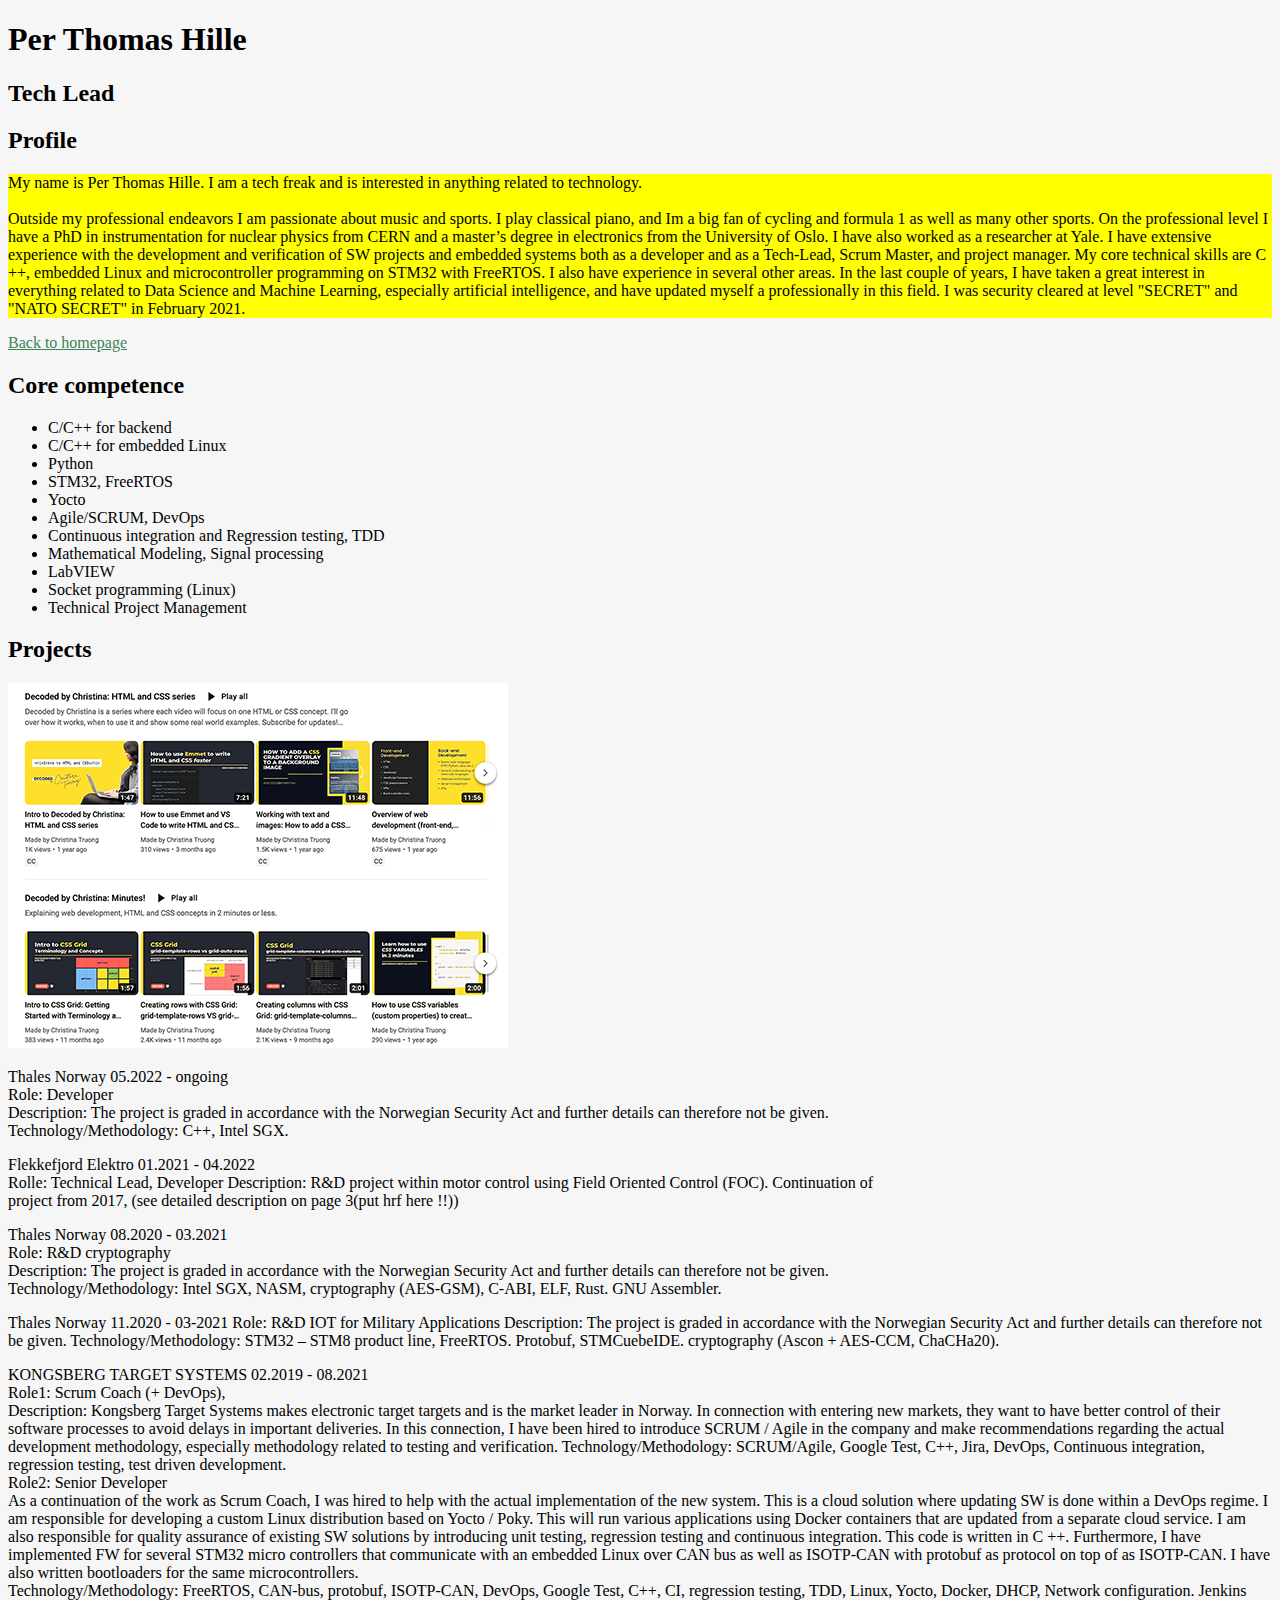
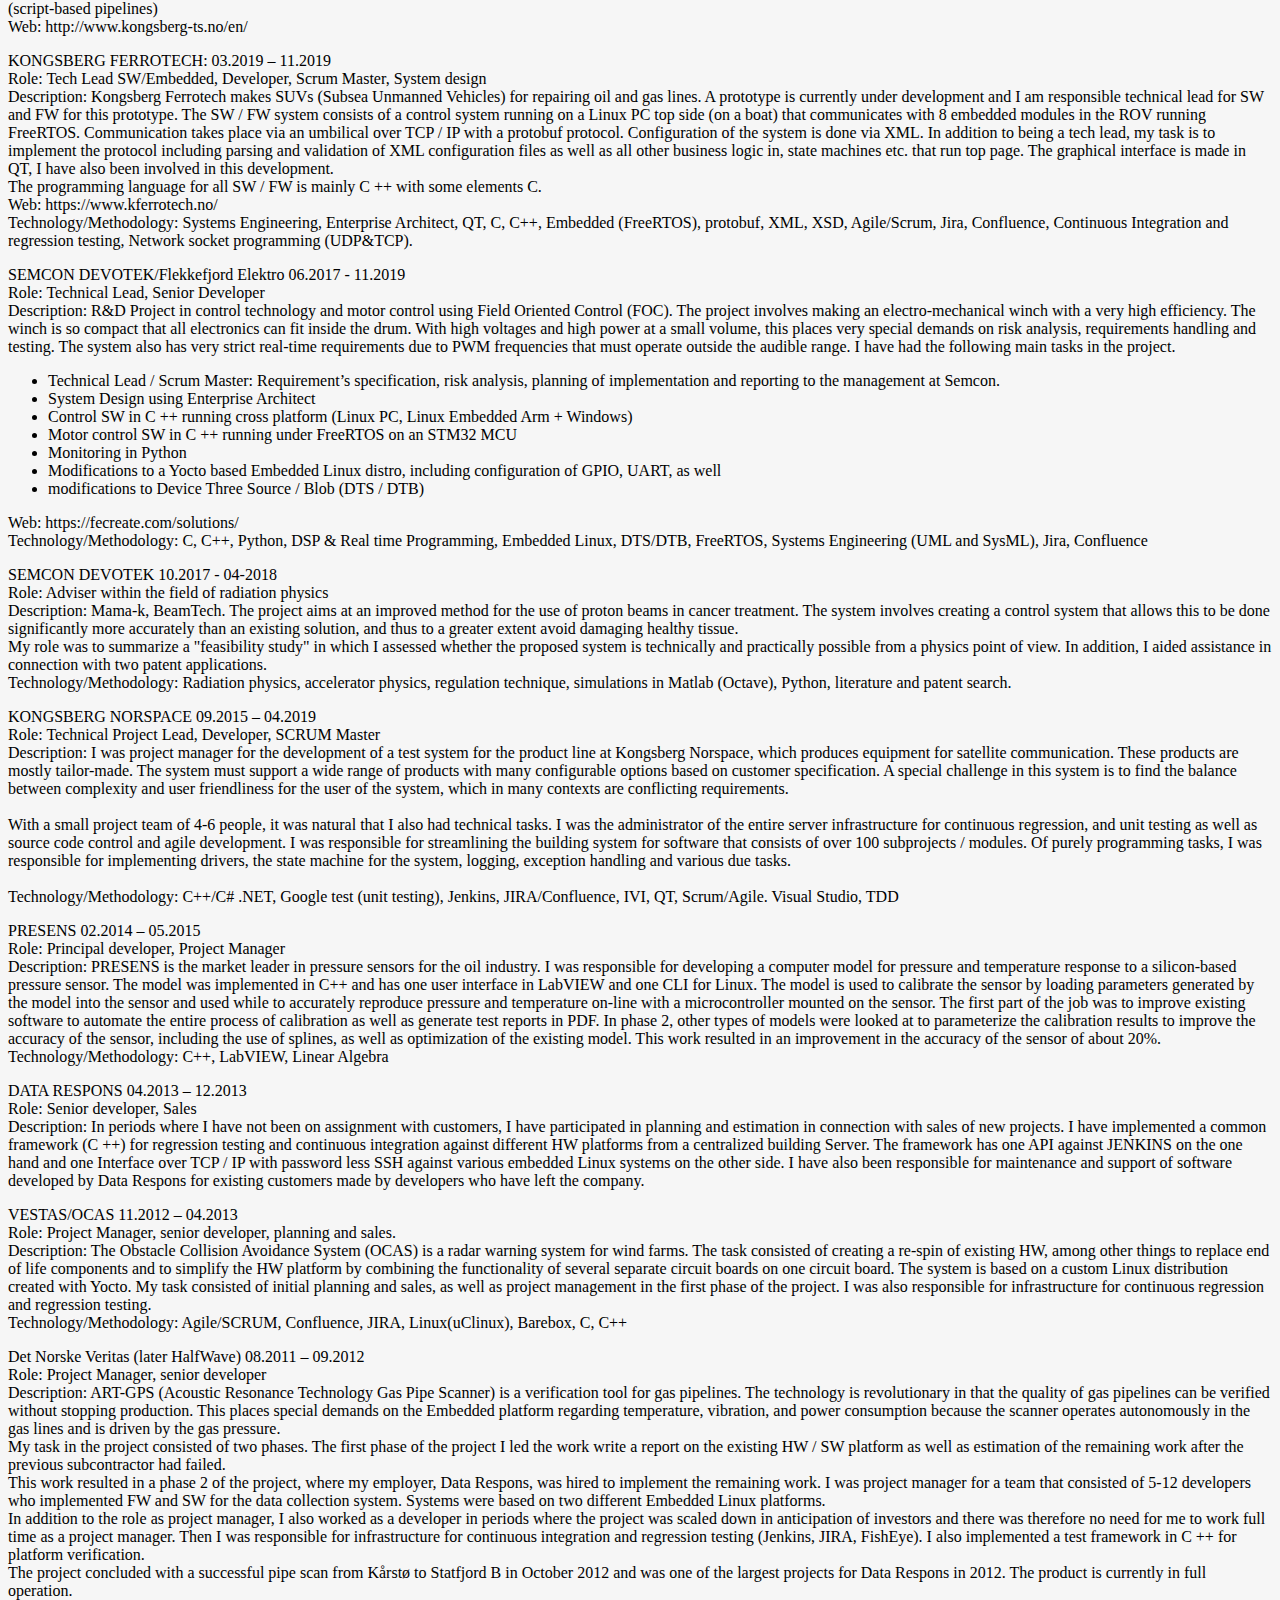
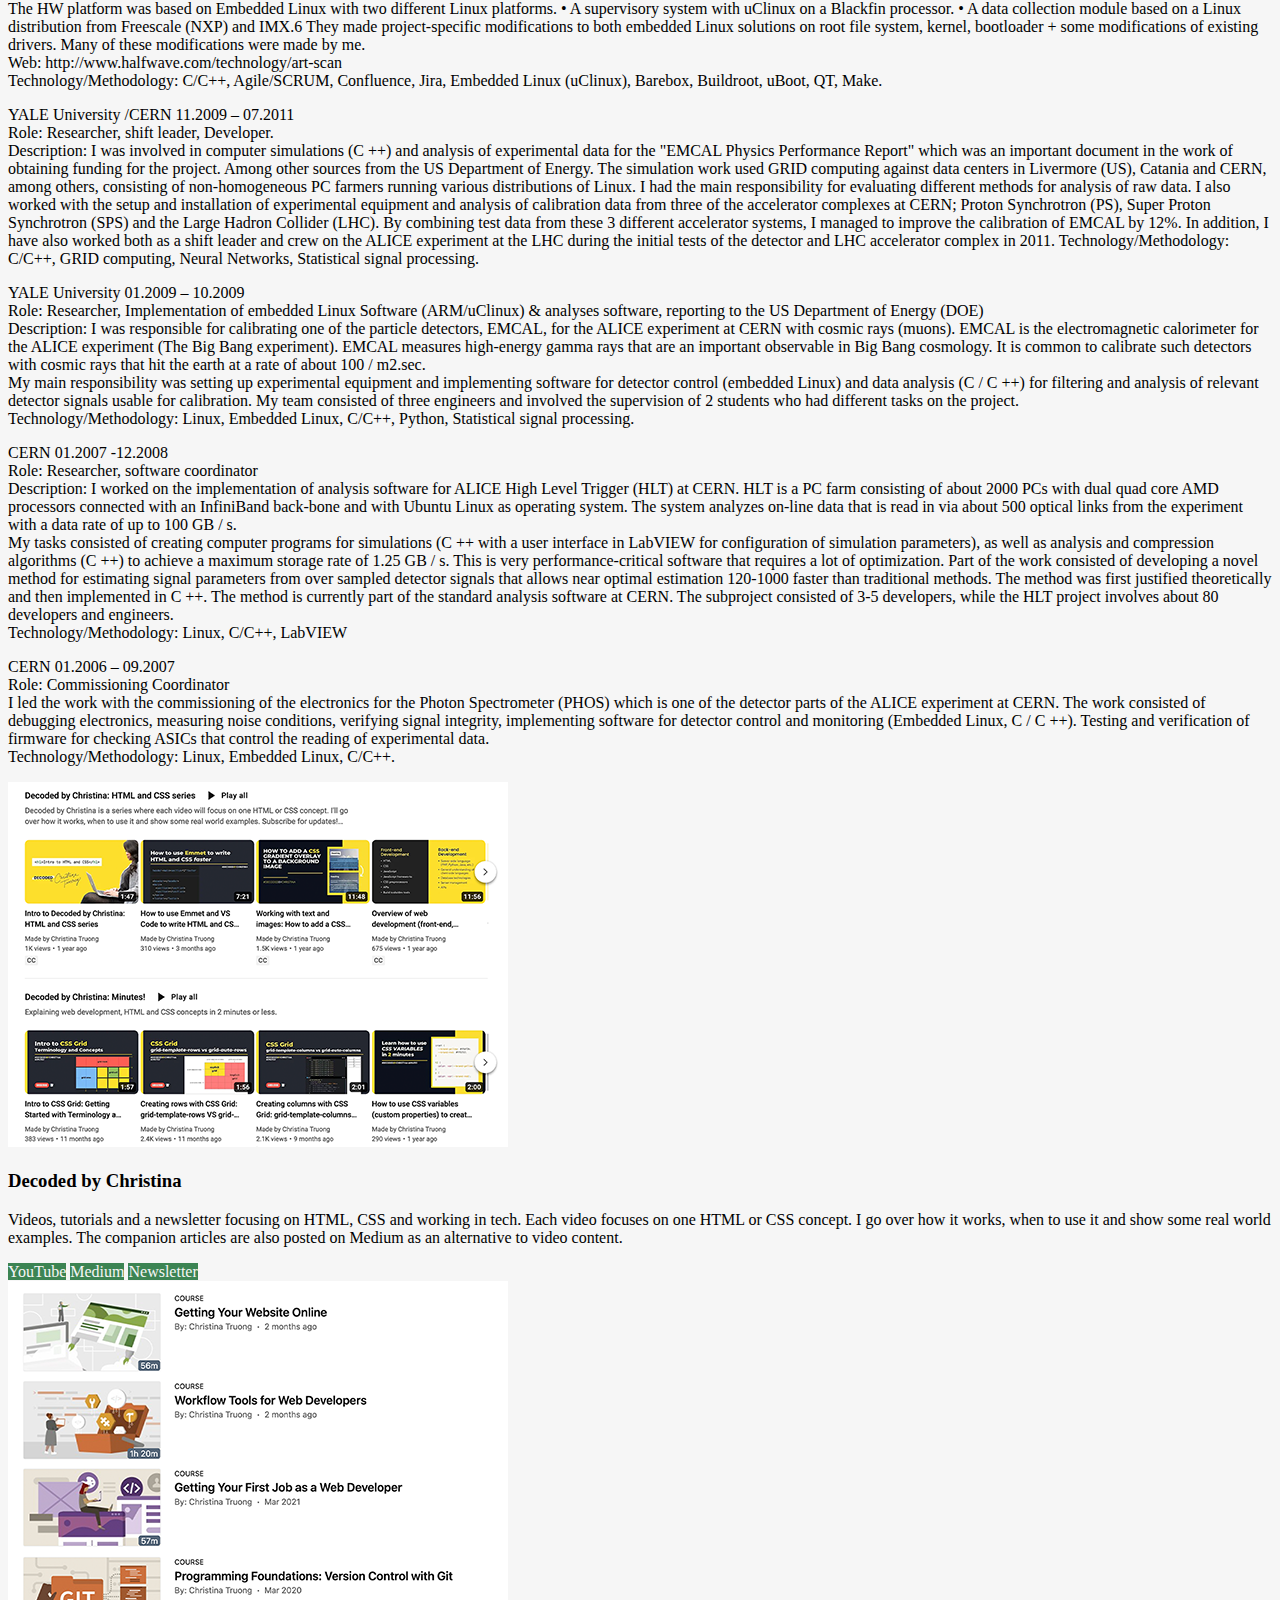
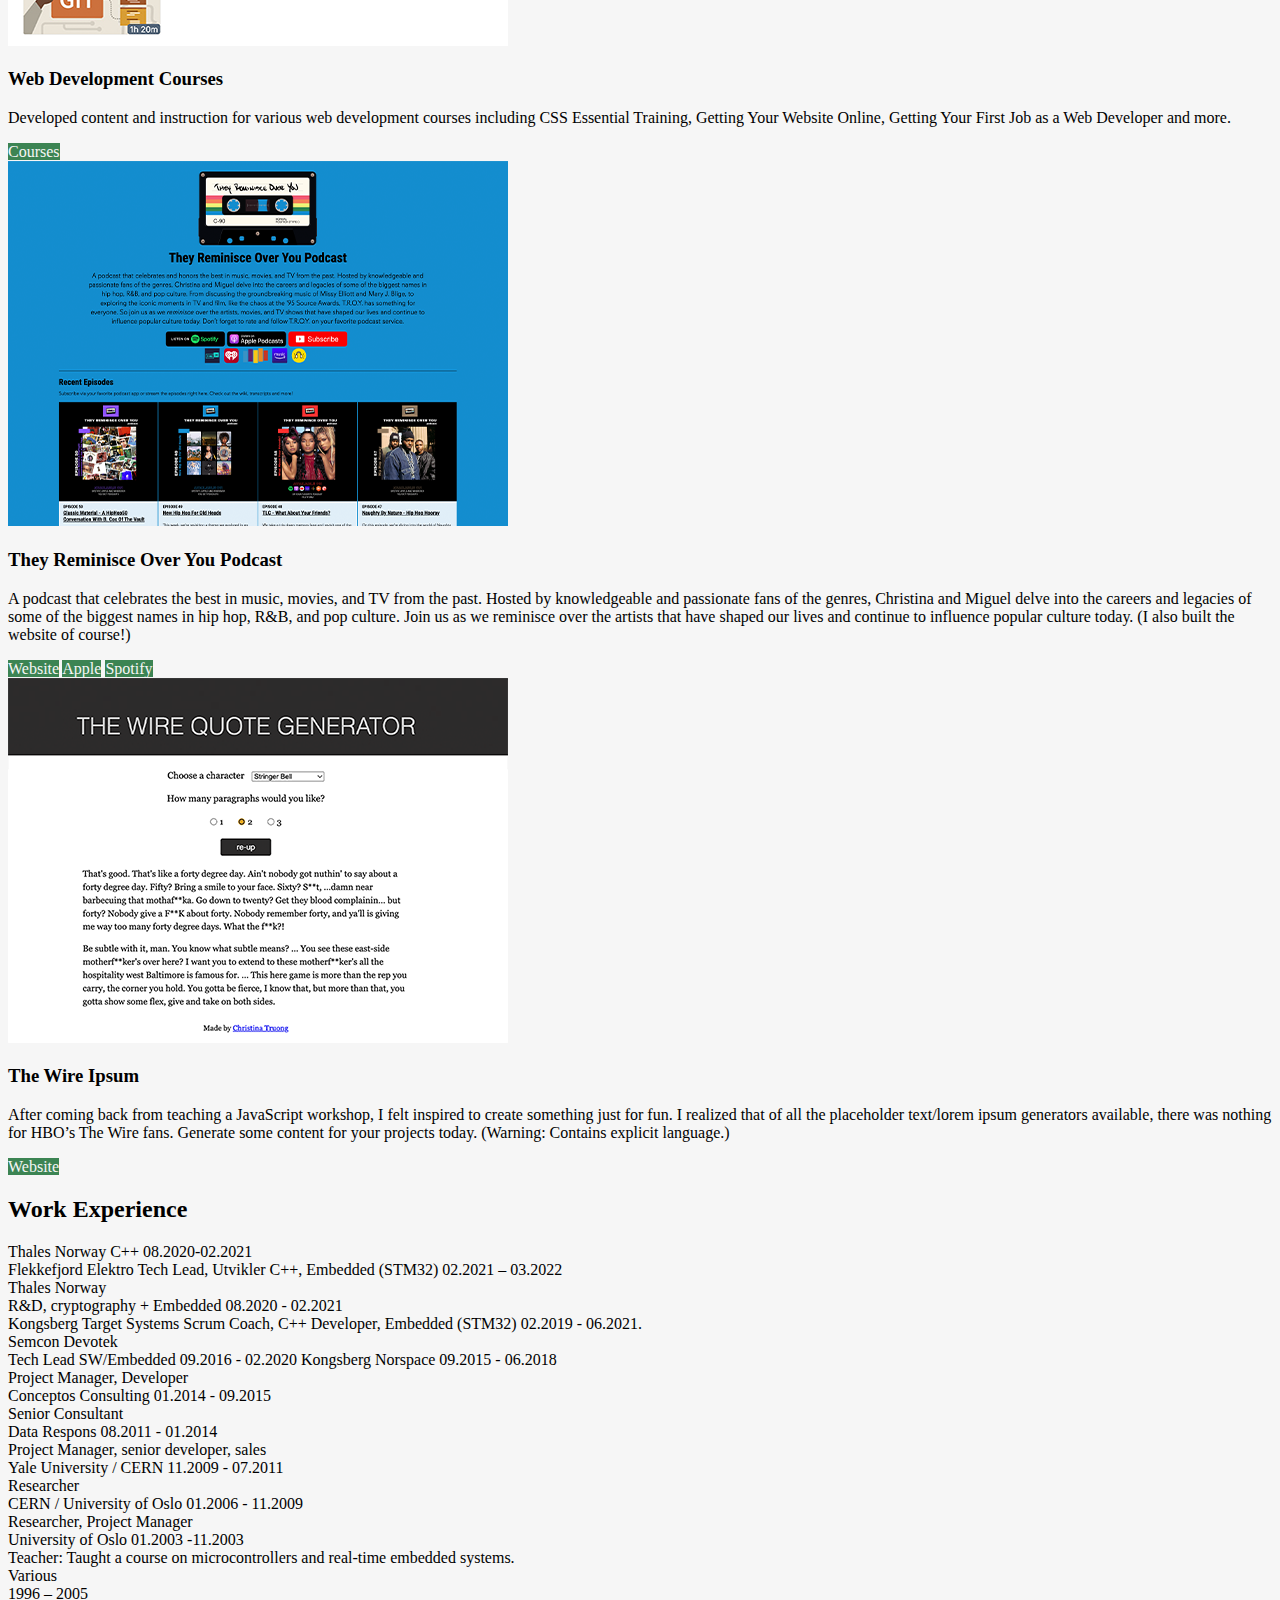
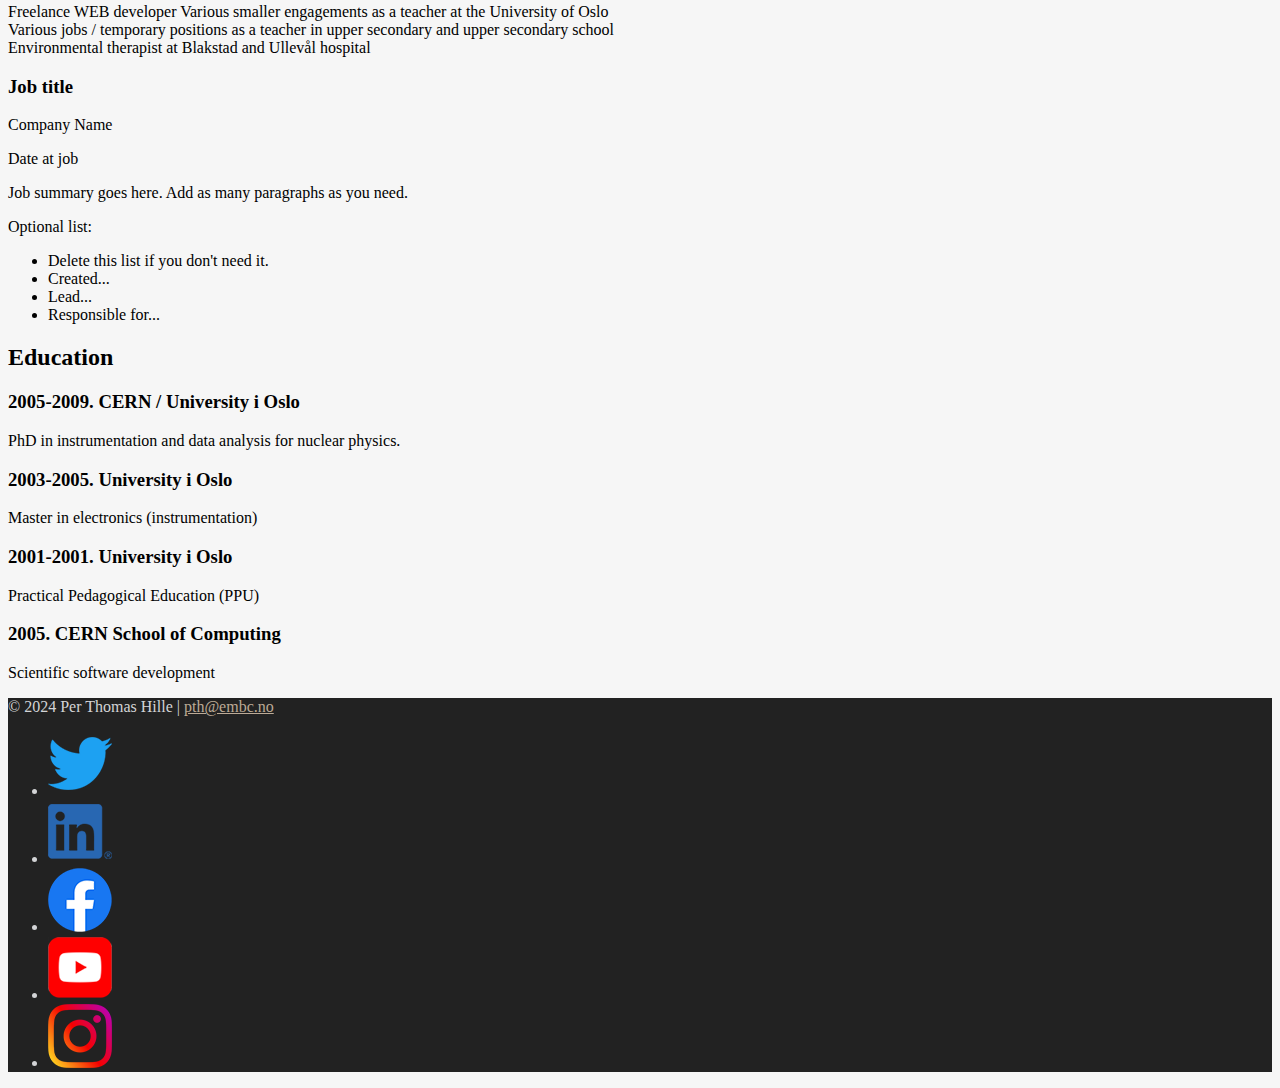
==== resume.html @ a655f1bb "learning css" ====
<!DOCTYPE html>
<html lang="en">
  <head>
    <meta charset="UTF-8">
    <meta name="viewport" content="width=device-width, initial-scale=1">
    <title>Curriculum Vitae</title>
    <link rel="stylesheet" href="css/styles.css">
  </head>
  <body class="resume">
    <!-- //  INTRO  // -->
    <header>
      <!-- Start content edits below this line. -->
      <h1>Per Thomas Hille</h1>
      <h2>Tech Lead</h2>

      <!-- End content edits here. -->
    </header>

    <main>
      <!-- //  PROFILE  // -->
      <section>
        <!-- Start content edits below this line. -->
        <h2>Profile</h2>
        <p id="highlight">My name is Per Thomas Hille. I am a tech freak and is interested in anything related to technology. <br><br>
          Outside my professional endeavors I am passionate about music and sports. I play classical piano, and Im a big fan of
          cycling and formula 1 as well as many other sports.
          
          On the professional level I have a PhD in instrumentation for nuclear physics from CERN and a master’s degree in electronics from the University of Oslo. I have also worked as a researcher at Yale. I have extensive experience with the development and verification of SW projects and embedded systems both as a developer and as a Tech-Lead, Scrum Master, and project manager.
          My core technical skills are C ++, embedded Linux and microcontroller programming on STM32 with FreeRTOS. I also have experience in several other areas.
          In the last couple of years, I have taken a great interest in everything related to Data Science and Machine Learning, especially artificial intelligence, and have updated myself a professionally in this field.
          I was security cleared at level "SECRET" and "NATO SECRET" in February 2021.
      </p>
        <a href="index.html">Back to homepage</a>

        <!-- End content edits here. -->
      </section>

      <section>
        <h2>Core competence</h2>
        <ul>
        <li>C/C++ for backend</li>
        <li>C/C++ for embedded Linux</li>
        <li>Python</li>
        <li>STM32, FreeRTOS</li>
        <li>Yocto</li>
        <li>Agile/SCRUM, DevOps</li>
        <li>Continuous integration and Regression testing, TDD </li>
        <li>Mathematical Modeling, Signal processing </li> 
        <li>LabVIEW</li>
        <li> Socket programming (Linux) </li>
        <li>Technical Project Management </li>
        </ul>
      </section>


      <!-- //  PROJECTS  // -->
      <section>
        <!-- Start content edits below this line. -->
        <h2>Projects</h2>
        <section>
          <img src="images/project-decoded-youtube-500px.png" srcset="images/project-decoded-youtube-1000px.png 2x" alt="Decoded by PTH">
        </section>

        <p> Thales	Norway					05.2022 - ongoing <br>
          Role: Developer <br>
          Description: The project is graded in accordance with the Norwegian Security Act and further details can therefore not be given. <br> 
          Technology/Methodology:  C++, Intel SGX. <br>
        </p>
        <p>
          Flekkefjord Elektro   				01.2021 - 04.2022 <br>
          Rolle: Technical Lead, Developer
          Description: R&D project within motor control using Field Oriented Control (FOC).  Continuation of <br> project from 2017, (see detailed description on page 3(put hrf here !!)) <br>
        </p> 
        
        <p>
          Thales	Norway					08.2020 - 03.2021 <br>
          Role: R&D cryptography <br>
          Description: The project is graded in accordance with the Norwegian Security Act and further details can therefore not be given.  <br>
          Technology/Methodology:  Intel SGX, NASM, cryptography (AES-GSM), C-ABI, ELF, Rust. GNU Assembler. <br>
        </p>
        <p>
        Thales	Norway					11.2020 - 03-2021
            Role: R&D IOT for Military Applications
            Description: The project is graded in accordance with the Norwegian Security Act and further details can therefore not be given.  
            Technology/Methodology:  STM32 – STM8 product line, FreeRTOS. Protobuf, STMCuebeIDE. cryptography (Ascon + AES-CCM, ChaCHa20).
        </p>
        <p>
          KONGSBERG TARGET SYSTEMS						02.2019 - 08.2021 <br>
          Role1: Scrum Coach (+ DevOps), <br>
          Description:  Kongsberg Target Systems makes electronic target targets and is the market leader in Norway. In connection with entering new markets, they want to have better control of their software processes to avoid delays in important deliveries. In this connection, I have been hired to introduce SCRUM / Agile in the company and make recommendations regarding the actual development methodology, especially methodology related to testing and verification.
          Technology/Methodology: SCRUM/Agile, Google Test, C++, Jira, DevOps, Continuous integration, regression testing, test driven development.<br>
          Role2: Senior Developer  <br>
          As a continuation of the work as Scrum Coach, I was hired to help with the actual implementation of the new system. This is a cloud solution where updating SW is done within a DevOps regime. I am responsible for developing a custom Linux distribution based on Yocto / Poky. This will run various applications using Docker containers that are updated from a separate cloud service. I am also responsible for quality assurance of existing SW solutions by introducing unit testing, regression testing and continuous integration. This code is written in C ++. Furthermore, I have implemented FW for several STM32 micro controllers that communicate with an embedded Linux over CAN bus as well as ISOTP-CAN with protobuf as protocol on top of as ISOTP-CAN. I have also written bootloaders for the same microcontrollers.<br>

          Technology/Methodology: FreeRTOS, CAN-bus, protobuf, ISOTP-CAN, DevOps, Google Test, C++, CI, regression  testing, TDD, Linux, Yocto, Docker, DHCP, Network configuration.  Jenkins (script-based pipelines) <br>

          Web:  http://www.kongsberg-ts.no/en/ <br>
        </p>

        <p>
          KONGSBERG FERROTECH:    						03.2019 – 11.2019 <br>
          Role: Tech Lead SW/Embedded, Developer, Scrum Master, System design <br>
        Description:  Kongsberg Ferrotech makes SUVs (Subsea Unmanned Vehicles) for repairing oil and gas lines. A prototype is currently under development and I am responsible technical lead for SW and FW for this prototype. The SW / FW system consists of a control system running on a Linux PC top side (on a boat) that communicates with 8 embedded modules in the ROV running FreeRTOS. Communication takes place via an umbilical over TCP / IP with a protobuf protocol. Configuration of the system is done via XML. In addition to being a tech lead, my task is to implement the protocol including parsing and validation of XML configuration files as well as all other business logic in, state machines etc. that run top page. The graphical interface is made in QT, I have also been involved in this development. <br>

      The programming language for all SW / FW is mainly C ++ with some elements C.<br>

      Web:  https://www.kferrotech.no/ <br>
      Technology/Methodology: Systems Engineering, Enterprise Architect, QT, C, C++, Embedded (FreeRTOS), protobuf, XML, XSD, Agile/Scrum, Jira, Confluence, Continuous Integration and regression testing, Network socket programming (UDP&TCP).<br>
        </p>
        
        <p>

          SEMCON DEVOTEK/Flekkefjord Elektro   				06.2017 - 11.2019 <br>
          Role: Technical Lead, Senior Developer <br>
          Description: R&D Project in control technology and motor control using Field Oriented Control (FOC). The project involves making an electro-mechanical winch with a very high efficiency. The winch is so compact that all electronics can fit inside the drum. With high voltages and high power at a small volume, this places very special demands on risk analysis, requirements handling and testing. The system also has very strict real-time requirements due to PWM frequencies that must operate outside the audible range.
          
          I have had the following main tasks in the project. <br>
          
          <ul>
          <li>Technical Lead / Scrum Master: Requirement’s specification, risk analysis, planning of implementation and reporting to the management at Semcon. </li>
          <li> System Design using Enterprise Architect</li>
          <li> Control SW in C ++ running cross platform (Linux PC, Linux Embedded Arm + Windows) </li>
          <li> Motor control SW in C ++ running under FreeRTOS on an STM32 MCU </li>
          <li> Monitoring in Python </li>
          <li>Modifications to a Yocto based Embedded Linux distro, including configuration of GPIO, UART, as well </li>       
          <li>modifications to Device Three Source / Blob (DTS / DTB) </li>
          </ul>
        
          Web: https://fecreate.com/solutions/  <br>
          Technology/Methodology: C, C++, Python, DSP & Real time Programming, Embedded Linux, DTS/DTB, FreeRTOS, Systems  Engineering (UML and SysML), Jira, Confluence <br>
        </p>

        <p>
          SEMCON DEVOTEK							10.2017 - 04-2018 <br>
          Role:  Adviser within the field of radiation physics <br>
          Description: Mama-k, BeamTech. The project aims at an improved method for the use of proton beams in cancer treatment. The system involves creating a control system that allows this to be done significantly more accurately than an existing solution, and thus to a greater extent avoid damaging healthy tissue.<br>

          My role was to summarize a "feasibility study" in which I assessed whether the proposed system is technically and practically possible from a physics point of view. In addition, I aided assistance in connection with two patent applications. <br>

          Technology/Methodology: Radiation physics, accelerator physics, regulation technique, simulations in Matlab (Octave), Python, literature and patent search. <br>
        </p>

         <p>
          KONGSBERG NORSPACE     09.2015 – 04.2019 <br>

          Role: Technical Project Lead, Developer, SCRUM Master <br>
          Description: I was project manager for the development of a test system for the product line at Kongsberg Norspace, which produces equipment for satellite communication. These products are mostly tailor-made. The system must support a wide range of products with many configurable options based on customer specification. A special challenge in this system is to find the balance between complexity and user friendliness for the user of the system, which in many contexts are conflicting requirements. <br><br>

           With a small project team of 4-6 people, it was natural that I also had technical tasks. I was the administrator of the entire server infrastructure for continuous regression, and unit testing as well as source code control and agile development. I was responsible for streamlining the building system for software that consists of over 100 subprojects / modules.
           Of purely programming tasks, I was responsible for implementing drivers, the state machine for the system, logging, exception handling and various due tasks. <br><br>
           Technology/Methodology: C++/C# .NET, Google test (unit testing), Jenkins, JIRA/Confluence, IVI, QT, Scrum/Agile. Visual Studio, TDD <br>
         
          </p> 

         <p>
          PRESENS 								 02.2014 – 05.2015 <br>
          Role: Principal developer, Project Manager <br>
          Description: PRESENS is the market leader in pressure sensors for the oil industry. I was responsible for developing a computer model for pressure and temperature response to a silicon-based pressure sensor. The model was implemented in C++ and has one user interface in LabVIEW and one CLI for Linux. The model is used to calibrate the sensor by loading parameters generated by the model into the sensor and used while to accurately reproduce pressure and temperature on-line with a microcontroller mounted on the sensor. The first part of the job was to improve existing software to automate the entire process of calibration as well as generate test reports in PDF. In phase 2, other types of models were looked at to parameterize the calibration results to improve the accuracy of the sensor, including the use of splines, as well as optimization of the existing model. This work resulted in an improvement in the accuracy of the sensor of about 20%. <br>
          Technology/Methodology: C++, LabVIEW, Linear Algebra <br>
         </p>
         <p> 
         DATA RESPONS							     	        04.2013 – 12.2013 <br>
          Role: Senior developer, Sales <br>
          Description: In periods where I have not been on assignment with customers, I have participated in planning and estimation in connection with sales of new projects. I have implemented a common framework (C ++) for regression testing and continuous integration against different HW platforms from a centralized building Server. The framework has one API against JENKINS on the one hand and one Interface over TCP / IP with password less SSH against various embedded Linux systems on the other side. I have also been responsible for maintenance and support of software developed by Data Respons for existing customers made by developers who have left the company.
         </p>

         <p>
          VESTAS/OCAS								        11.2012 – 04.2013 <br>
          Role: Project Manager, senior developer, planning and sales.<br>
          Description: The Obstacle Collision Avoidance System (OCAS) is a radar warning system for wind farms. The task consisted of creating a re-spin of existing HW, among other things to replace end of life components and to simplify the HW platform by combining the functionality of several separate circuit boards on one circuit board. The system is based on a custom Linux distribution created with Yocto. My task consisted of initial planning and sales, as well as project management in the first phase of the project. I was also responsible for infrastructure for continuous regression and regression testing.<br>

          Technology/Methodology: Agile/SCRUM, Confluence, JIRA, Linux(uClinux), Barebox, C, C++
         </p>
         <p>
           Det Norske Veritas (later HalfWave)				        08.2011 – 09.2012 <br>
           Role: Project Manager, senior developer <br>
          
           Description: ART-GPS (Acoustic Resonance Technology Gas Pipe Scanner) is a verification tool for gas pipelines. The technology is revolutionary in that the quality of gas pipelines can be verified without stopping production. This places special demands on the Embedded platform regarding temperature, vibration, and power consumption because the scanner operates autonomously in the gas lines and is driven by the gas pressure. <br>

            My task in the project consisted of two phases. The first phase of the project I led the work write a report on the existing HW / SW platform as well as estimation of the remaining work after the previous subcontractor had failed.<br>

            This work resulted in a phase 2 of the project, where my employer, Data Respons, was hired to implement the remaining work. I was project manager for a team that consisted of 5-12 developers who implemented FW and SW for the data collection system. Systems were based on two different Embedded Linux platforms. <br>
            
            In addition to the role as project manager, I also worked as a developer in periods where the project was scaled down in anticipation of investors and there was therefore no need for me to work full time as a project manager.
            Then I was responsible for infrastructure for continuous integration and regression testing (Jenkins, JIRA, FishEye). I also implemented a test framework in C ++ for platform verification. <br>

            The project concluded with a successful pipe scan from Kårstø to Statfjord B in October 2012 and was one of the largest projects for Data Respons in 2012. The product is currently in full operation.<br>

            The HW platform was based on Embedded Linux with two different Linux platforms.
            • A supervisory system with uClinux on a Blackfin processor.
            • A data collection module based on a Linux distribution from Freescale (NXP) and IMX.6
            They made project-specific modifications to both embedded Linux solutions on root file system, kernel, bootloader + some modifications of existing drivers. Many of these modifications were made by me. <br>


            Web: http://www.halfwave.com/technology/art-scan <br>
            Technology/Methodology: C/C++, Agile/SCRUM, Confluence, Jira, Embedded Linux (uClinux), Barebox, Buildroot, uBoot, QT, Make.
         </p>
          <p>
          YALE University /CERN							        11.2009 – 07.2011 <br>
            Role: Researcher, shift leader, Developer. <br>
            Description: I was involved in computer simulations (C ++) and analysis of experimental data for the "EMCAL Physics Performance Report" which was an important document in the work of obtaining funding for the project. Among other sources from the US Department of Energy. The simulation work used GRID computing against data centers in Livermore (US), Catania and CERN, among others, consisting of non-homogeneous PC farmers running various distributions of Linux. I had the main responsibility for evaluating different methods for analysis of raw data. I also worked with the setup and installation of experimental equipment and analysis of calibration data from three of the accelerator complexes at CERN; Proton Synchrotron (PS), Super Proton Synchrotron (SPS) and the Large Hadron Collider (LHC). By combining test data from these 3 different accelerator systems, I managed to improve the calibration of EMCAL by 12%.
         
            In addition, I have also worked both as a shift leader and crew on the ALICE experiment at the LHC during the initial tests of the detector and LHC accelerator complex in 2011. 
            Technology/Methodology: C/C++, GRID computing, Neural Networks, Statistical signal processing.
         </p>

         <p>

          YALE University								        01.2009 – 10.2009 <br>
          Role: Researcher, Implementation of embedded Linux Software (ARM/uClinux) & analyses software, reporting to the US Department of Energy (DOE) <br>
          Description: I was responsible for calibrating one of the particle detectors, EMCAL, for the ALICE experiment at CERN with cosmic rays (muons). EMCAL is the electromagnetic calorimeter for the ALICE experiment (The Big Bang experiment). EMCAL measures high-energy gamma rays that are an important observable in Big Bang cosmology. It is common to calibrate such detectors with cosmic rays that hit the earth at a rate of about 100 / m2.sec. <br>
          
          My main responsibility was setting up experimental equipment and implementing software for detector control (embedded Linux) and data analysis (C / C ++) for filtering and analysis of relevant detector signals usable for calibration. My team consisted of three engineers and involved the supervision of 2 students who had different tasks on the project.<br>
          
          Technology/Methodology: Linux, Embedded Linux, C/C++, Python, Statistical signal processing. <br>
         </p> 
         
         <p>
          CERN									         01.2007 -12.2008 <br>
          Role: Researcher, software coordinator <br>
          Description: I worked on the implementation of analysis software for ALICE High Level Trigger (HLT) at CERN. HLT is a PC farm consisting of about 2000 PCs with dual quad core AMD processors connected with an InfiniBand back-bone and with Ubuntu Linux as operating system. The system analyzes on-line data that is read in via about 500 optical links from the experiment with a data rate of up to 100 GB / s. <br>
          
          My tasks consisted of creating computer programs for simulations (C ++ with a user interface in LabVIEW for configuration of simulation parameters), as well as analysis and compression algorithms (C ++) to achieve a maximum storage rate of 1.25 GB / s. This is very performance-critical software that requires a lot of optimization. Part of the work consisted of developing a novel method for estimating signal parameters from over sampled detector signals that allows near optimal estimation 120-1000 faster than traditional methods. The method was first justified theoretically and then implemented in C ++. The method is currently part of the standard analysis software at CERN. The subproject consisted of 3-5 developers, while the HLT project involves about 80 developers and engineers. <br>
          
          Technology/Methodology: Linux, C/C++, LabVIEW <br>
         </p>
         
         <p>
          CERN									        01.2006 – 09.2007 <br>
          Role: Commissioning Coordinator <br>
          I led the work with the commissioning of the electronics for the Photon Spectrometer (PHOS) which is one of the detector parts of the ALICE experiment at CERN.
          The work consisted of debugging electronics, measuring noise conditions, verifying signal integrity, implementing software for detector control and monitoring (Embedded Linux, C / C ++). Testing and verification of firmware for checking ASICs that control the reading of experimental data. <br>
          Technology/Methodology: Linux, Embedded Linux, C/C++.
         </p>


        <!-- To add more items, copy this whole <section></section> block-->

      <section>
        <img src="images/project-decoded-youtube-500px.png" srcset="images/project-decoded-youtube-1000px.png 2x" alt="Decoded by Christina YouTube video thumbnails">
        <h3>Decoded by Christina</h3>
        <p>Videos, tutorials and a newsletter focusing on HTML, CSS and working in tech. Each video focuses on one HTML or CSS concept. I go over how it works, when to use it and show some real world examples. The companion articles are also posted on Medium as an alternative to video content.</p>
        <a class="btn" href="https://www.youtube.com/@madebychristina" target="_blank">YouTube</a>
        <a class="btn" href="https://medium.com/@christinatruong" target="_blank">Medium</a>
        <a class="btn" href="https://bychristina.substack.com/" target="_blank">Newsletter</a>
      </section>

      <section>
        <img src="images/project-courses-500px.png" srcset="images/project-courses-1000px.png 2x" alt="List of course names and thumbnails">
        <h3>Web Development Courses</h3>
        <p>Developed content and instruction for various web development courses including CSS Essential Training, Getting Your Website Online, Getting Your First Job as a Web Developer and more.</p>
        <a class="btn" href="https://christinatruong.com/courses/" target="_blank">Courses</a>
      </section>

      <section>
        <img src="images/project-troy-podcast-500px.png" srcset="images/project-troy-podcast-1000px.png 2x" alt="The TROY podcast website homepage">
        <h3>They Reminisce Over You Podcast</h3>
        <p>A podcast that celebrates the best in music, movies, and TV from the past. Hosted by knowledgeable and passionate fans of the genres, Christina and Miguel delve into the careers and legacies of some of the biggest names in hip hop, R&B, and pop culture. Join us as we reminisce over the artists that have shaped our lives and continue to influence popular culture today. (I also built the website of course!)</p>
        <a class="btn" href="https://troypodcast.com/" target="_blank">Website</a>
        <a class="btn" href="https://podcasts.apple.com/us/podcast/they-reminisce-over-you/id1541737531" target="_blank">Apple</a>
        <a class="btn" href="https://open.spotify.com/show/7JsQ0j7qldRFpHt63AI8Cn" target="_blank">Spotify</a>
      </section>
      
      <section>
        <img src="images/project-the-wire-ipsum-500px.png" srcset="images/project-the-wire-ipsum-1000px.png 2x" alt="The Wire Ipsum quote generator website">
        <h3>The Wire Ipsum</h3>
        <p>After coming back from teaching a JavaScript workshop, I felt inspired to create something just for fun. I realized that of all the placeholder text/lorem ipsum generators available, there was nothing for HBO’s The Wire fans. Generate some content for your projects today. (Warning: Contains explicit language.)</p>
        <a class="btn" href="https://thewireipsum.com" target="_blank">Website</a>
      </section>
    </section>



      <!-- //  WORK EXPERIENCE  // -->
      <section>
        <!-- Start content edits below this line.  -->
        <h2>Work Experience</h2>
        <!-- <p>Optional paragraph for work experience summary. Not a part of the job details. Delete if not being used.</p> -->
        <li>
        Thales Norway
        C++					                                                        08.2020-02.2021 <br>
        </li>  
        <li>
          Flekkefjord Elektro
          Tech Lead, Utvikler C++, Embedded (STM32)			               02.2021 – 03.2022
        </li>
        <li>
          Thales Norway <br>
          R&D, cryptography + Embedded					               08.2020 - 02.2021
        </li>
        <li>
          Kongsberg Target Systems
          Scrum Coach, C++ Developer, Embedded (STM32)		               02.2019 - 06.2021.
        </li>
        <li>
          Semcon Devotek <br>
          Tech Lead SW/Embedded						09.2016 - 02.2020								
          Kongsberg Norspace                                					09.2015 - 06.2018 <br>
          Project Manager, Developer
        </li>
        <li>
          Conceptos Consulting							01.2014 - 09.2015 <br>
          Senior Consultant
        </li>
        <li>
          Data Respons								08.2011 - 01.2014 <br>
          Project Manager, senior developer, sales
        </li>
        <li>
          Yale University / CERN							11.2009 - 07.2011 <br>
          Researcher
        </li>  
        <li>
          CERN / University of Oslo						01.2006 - 11.2009 <br>
          Researcher, Project Manager
        </li>
        <li>
          University of Oslo							01.2003 -11.2003 <br>
          Teacher: Taught a course on microcontrollers 
          and real-time embedded systems.
        </li>
        <li>
          Various <br>
          1996 – 2005 <br>
          Freelance WEB developer
          Various smaller engagements as a teacher at the University of Oslo <br>
          Various jobs / temporary positions as a teacher in upper secondary and upper secondary school <br>
          Environmental therapist at Blakstad and Ullevål hospital <br>
        </li>  



        <!-- To add more items, copy this whole <section></section> block -->
        <section>
          <h3>Job title</h3>
          <p>Company Name</p>
          <p>Date at job</p>
          <p>Job summary goes here. Add as many paragraphs as you need.</p>
          <p>Optional list:</p>
          <ul>
            <li>Delete this list if you don't need it.</li>
            <li>Created...</li>
            <li>Lead...</li>
            <li>Responsible for...</li>
          </ul>
        </section>

        <!-- End content edits here. -->
      </section>

      <!-- //  EDUCATION & CERTIFICATIONS  // -->
      <section>
        <!-- Start content edits below this line.  -->
        <h2>Education</h2>
        <!-- To add more items, copy this whole <section></section> block -->
        <section>
          <h3>2005-2009.  CERN / University i Oslo</h3>
          <p>PhD in instrumentation and data analysis for nuclear physics.</p>
        </section>
        <section>
          <h3>2003-2005. University i Oslo</h3>
          <p> Master in electronics (instrumentation)</p>
        </section>
        <section>
          <h3>2001-2001. University i Oslo</h3>
          <p>Practical Pedagogical Education (PPU) </p>
        </section>
        <section>
          <h3>2005. CERN School of Computing</h3>
          <p> Scientific software development </p>
        </section>



        <!-- End content edits here. -->
      </section>
    </main>

    <!-- //  FOOTER INFO, SOCIAL MEDIA  // -->
    <footer>
      <!-- Start content edits below this line. -->
      <p>© 2024 Per Thomas Hille | <a href="mailto:pth@embc.no">pth@embc.no</a></p>

      <!-- Add or remove any networks. -->
      <ul>
        <li>
          <a href="https://x.com/PerThomasHille" target="_blank"><img src="images/icon-logo-twitter.png" alt="my X account"></a>
        </li>
        <li>
          <a href="https://www.linkedin.com/in/per-thomas-hille-phd-28767b11/" target="_blank">
            <img src="images/icon-logo-linkedin.png" alt="my LinkedIn account"></a>
        </li>
        <li>
          <a href="https://www.facebook.com/per.t.hille/" target="_blank">
            <img src="images/icon-logo-facebook.png" alt="my facebook account"></a>
        </li>
        <li>
          <a href="https://www.youtube.com/" target="_blank">
            <img src= "images/icon-logo-youtube.png" alt="my youtube account"> </a>
        </li>
        <li>
          <a href="https://www.instagram.com/perthomashille/" target="_blank">
            <img src="images/icon-logo-instagram.png" alt="my instagram account"></a>
        </li>
      </ul>
      
      <!-- End content edits here. -->
    </footer>
  </body>
</html>
---- css/styles.css ----
/* GLOBAL STYLES
--------------------------- */
body {
    /* background: paleturquoise; */
    background: #f6f6f6;   
}

/* links */
a 
{
    color: #3c8453;
}


a:hover
{
    color: #bcaa96;
    text-decoration: none;
}

footer a 
{
    color: #bcaa96;

}

footer a:hover
{
    color: #3c8453;
}


#highlight
{
    background: yellow;
}

.large-text {
    font-size: 26px;

}


.btn
{
    background: #3c8453;
    color: #f6f6f6;
    text-decoration: none;
}


/* HOME
-------------------------; */
.home 
{
    background: url(../images/bg-home-office-studio.jpg) no-repeat;
    background-size: cover;
}

.home .content-wrapper {
    background: rgb(255 255 255 /0.9);

}

/* FOOTER 
--------------------- */
footer
{
    background: #222;
    color: #d3d4d6;
}
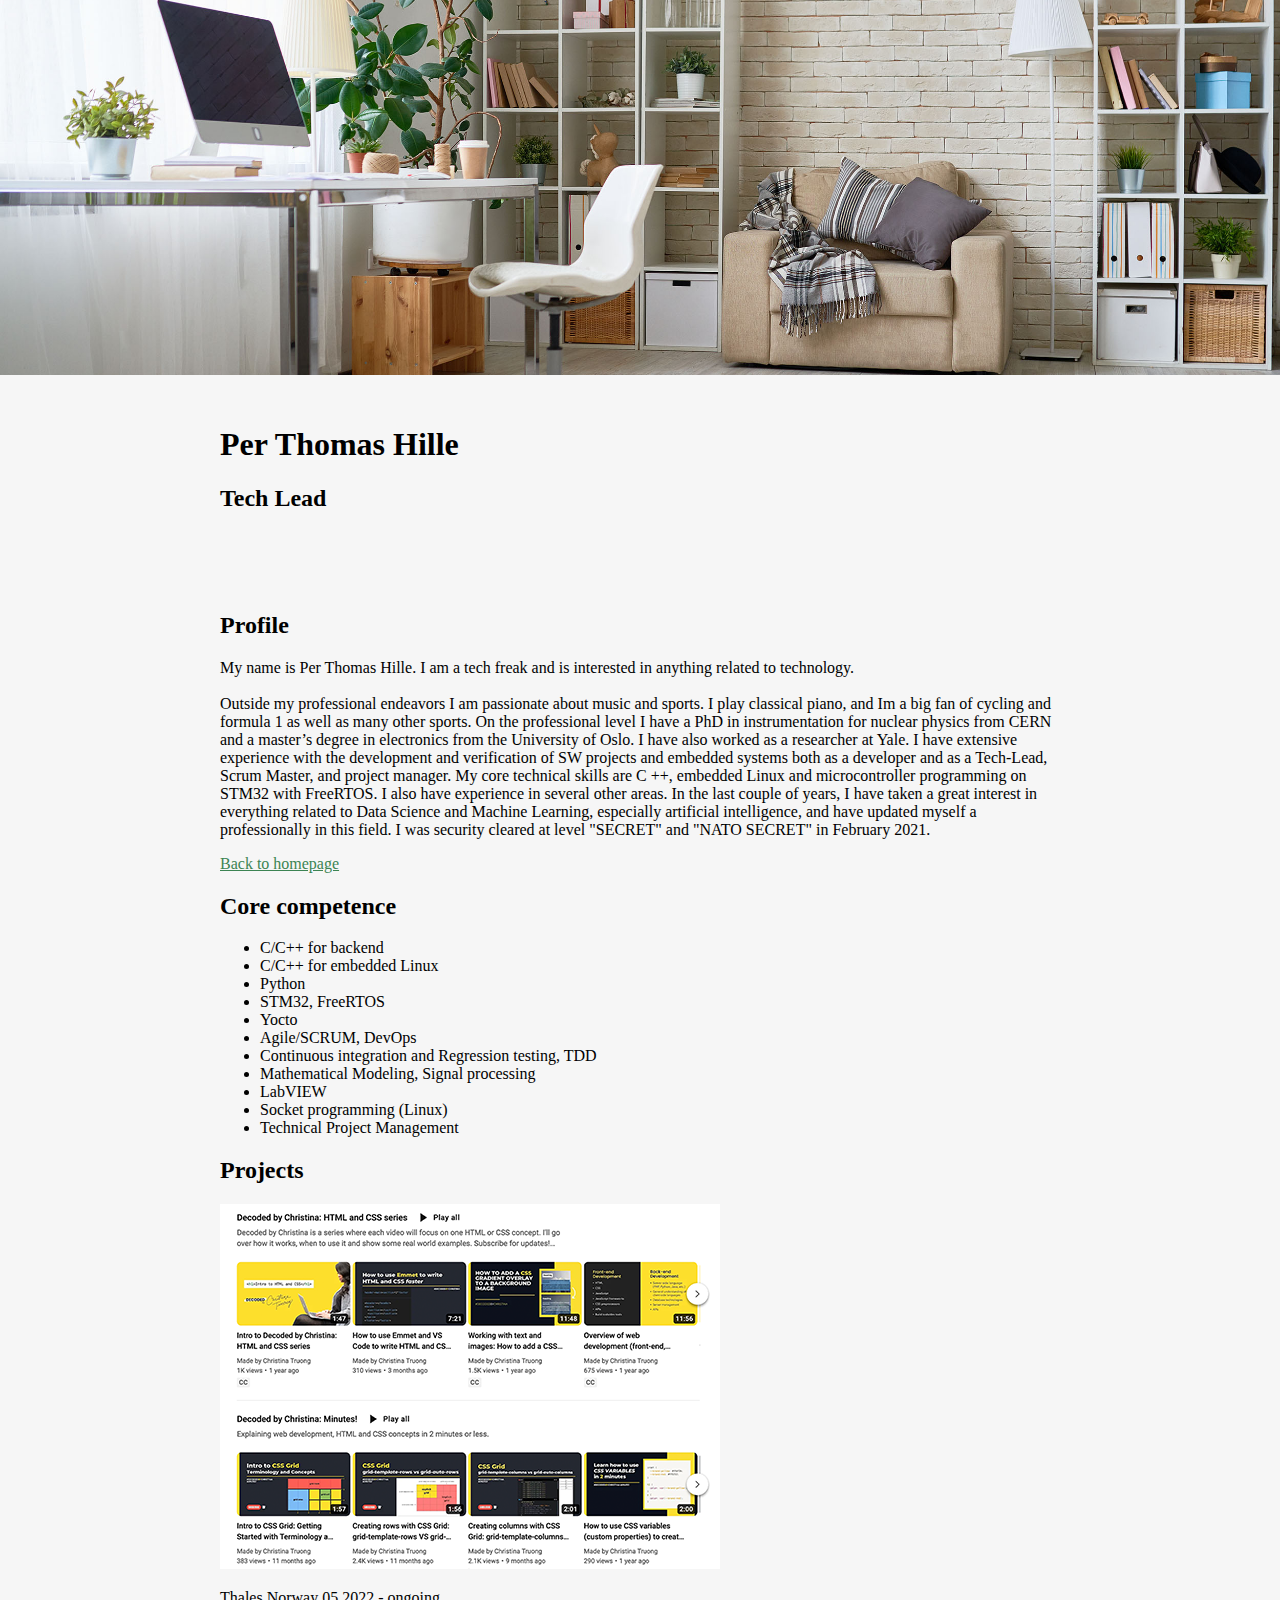
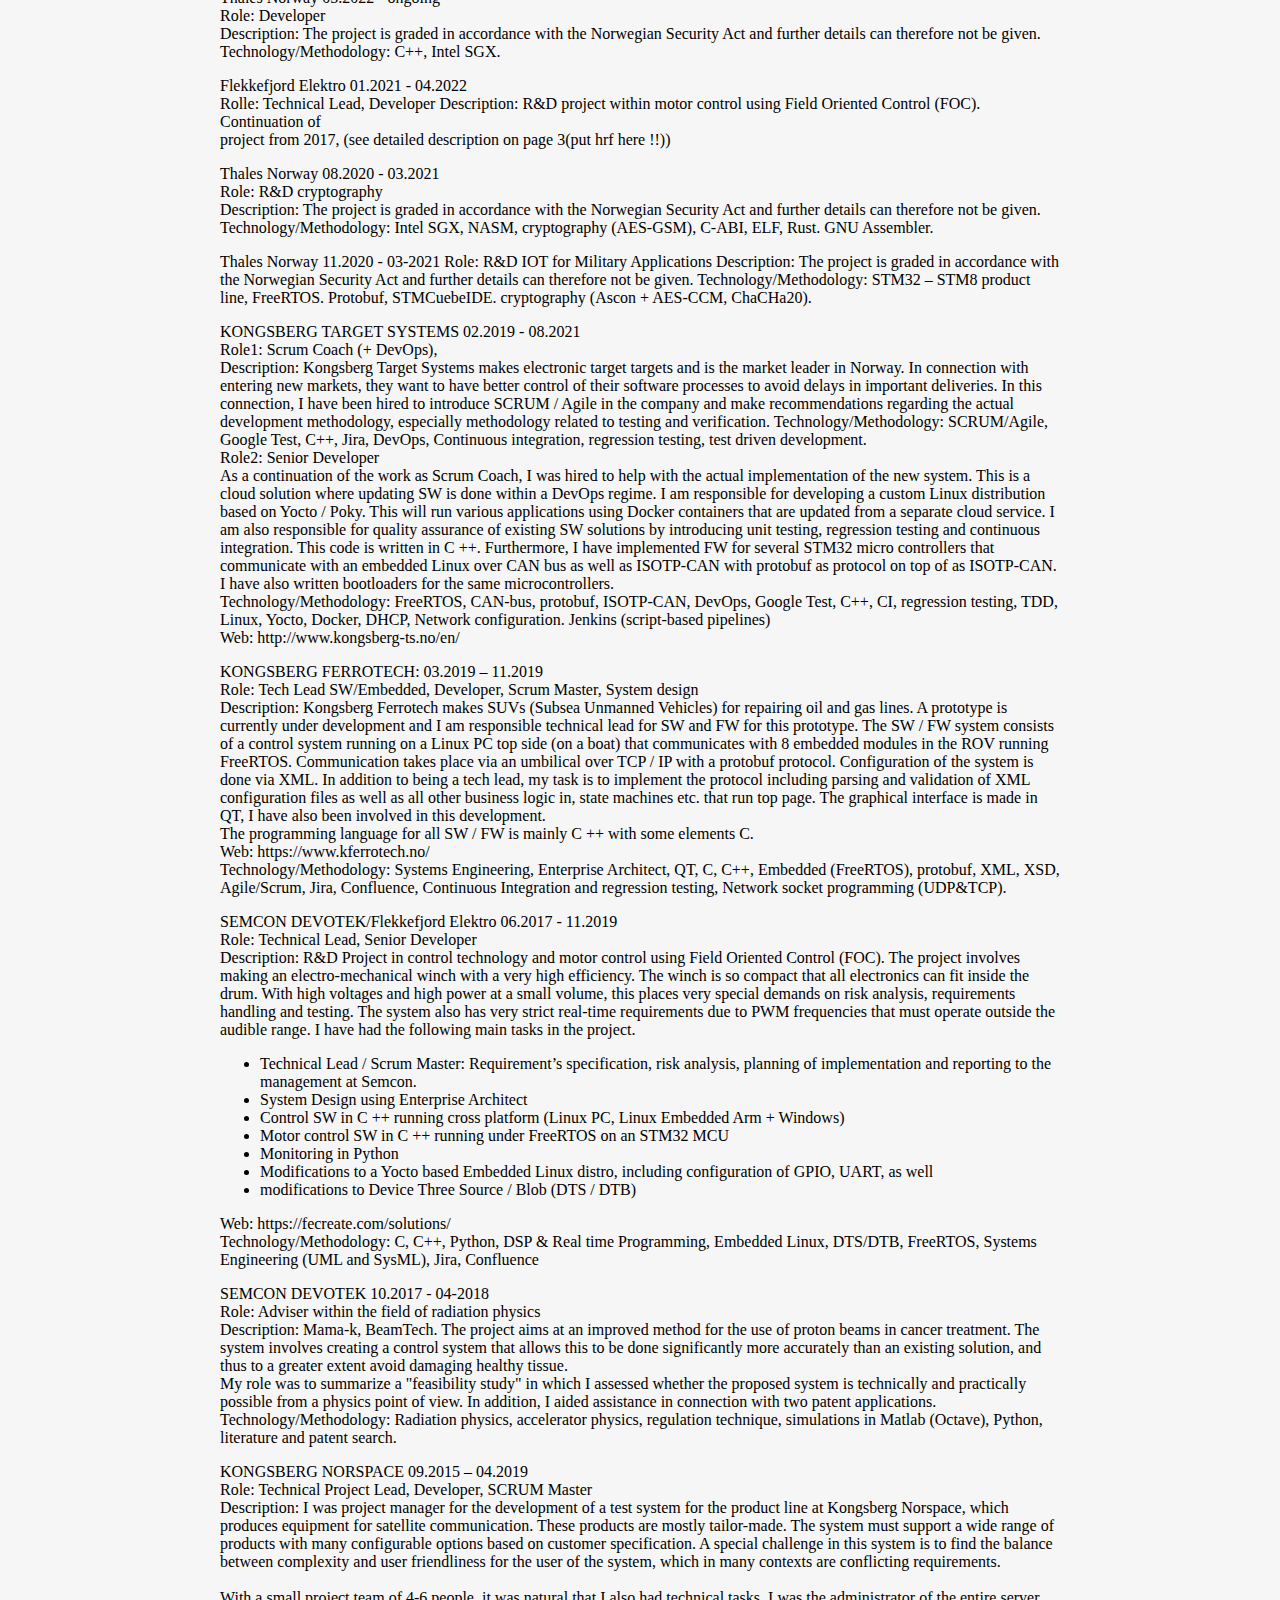
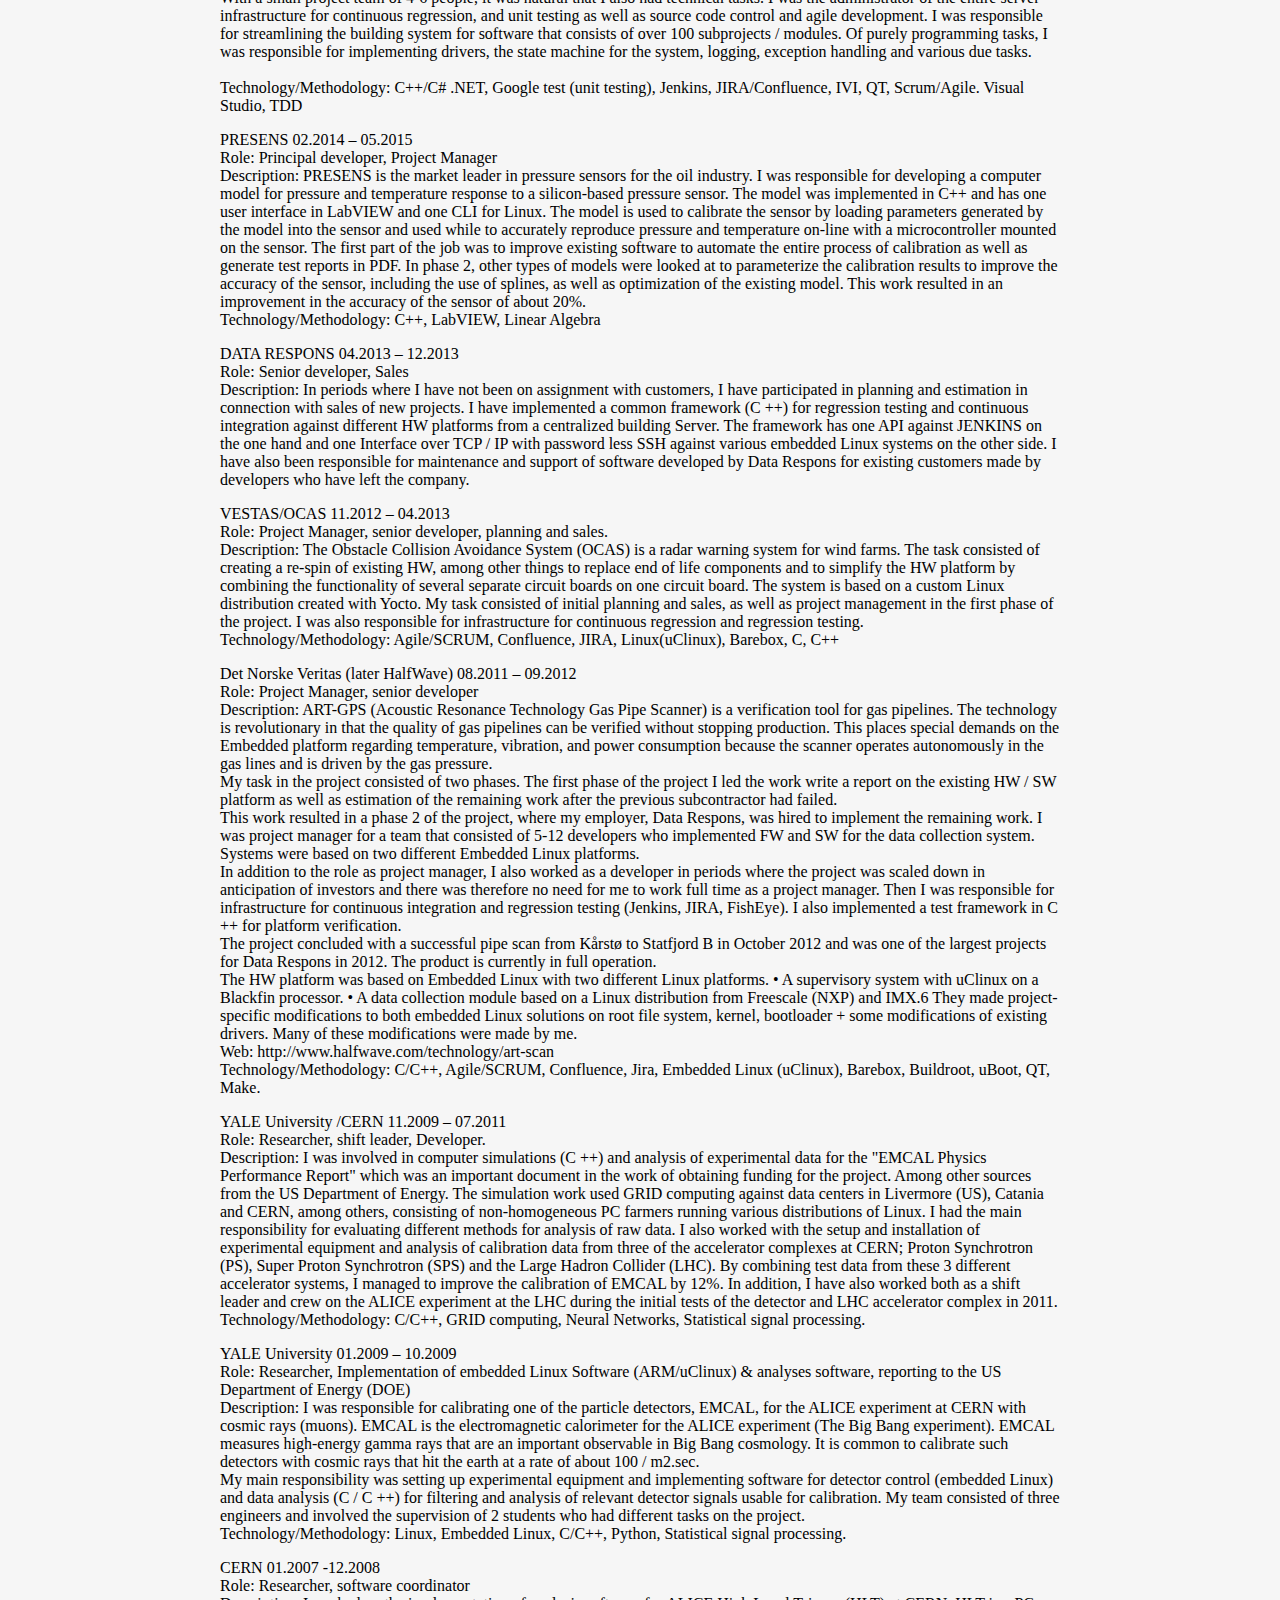
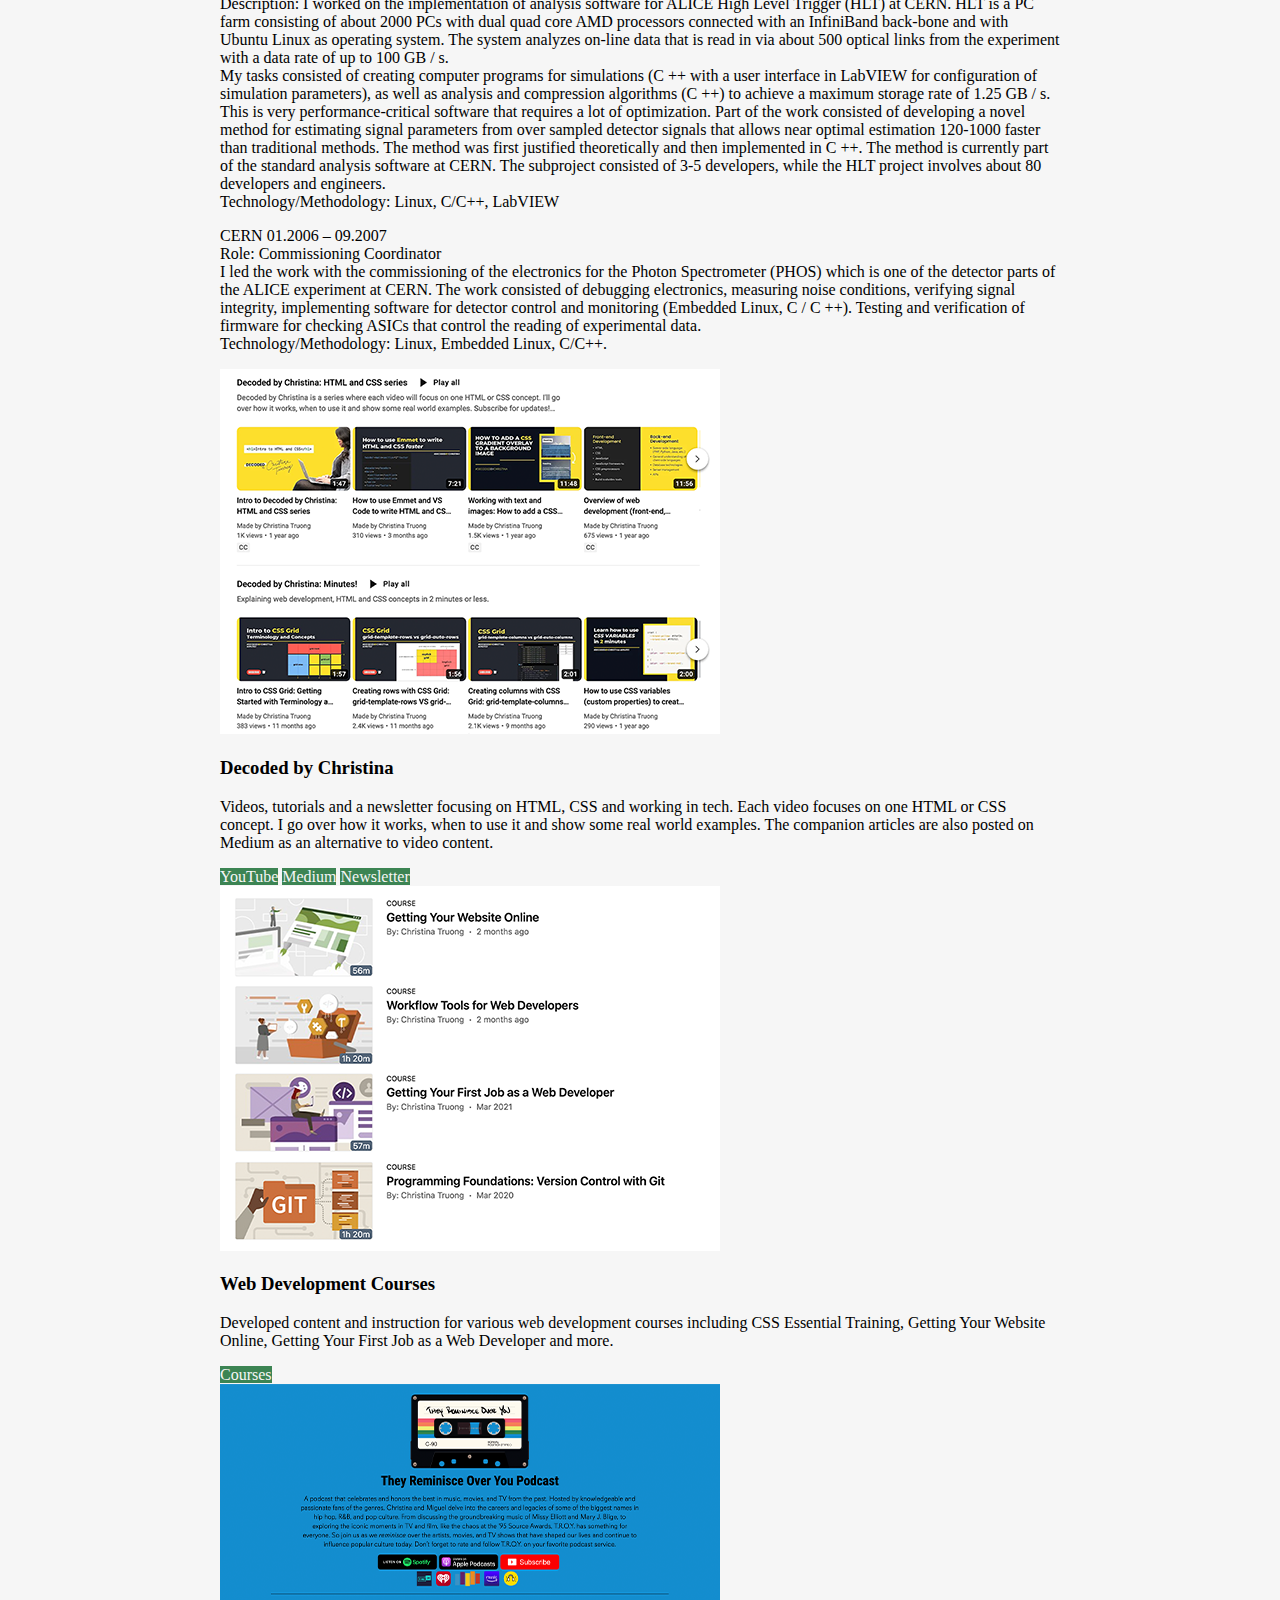
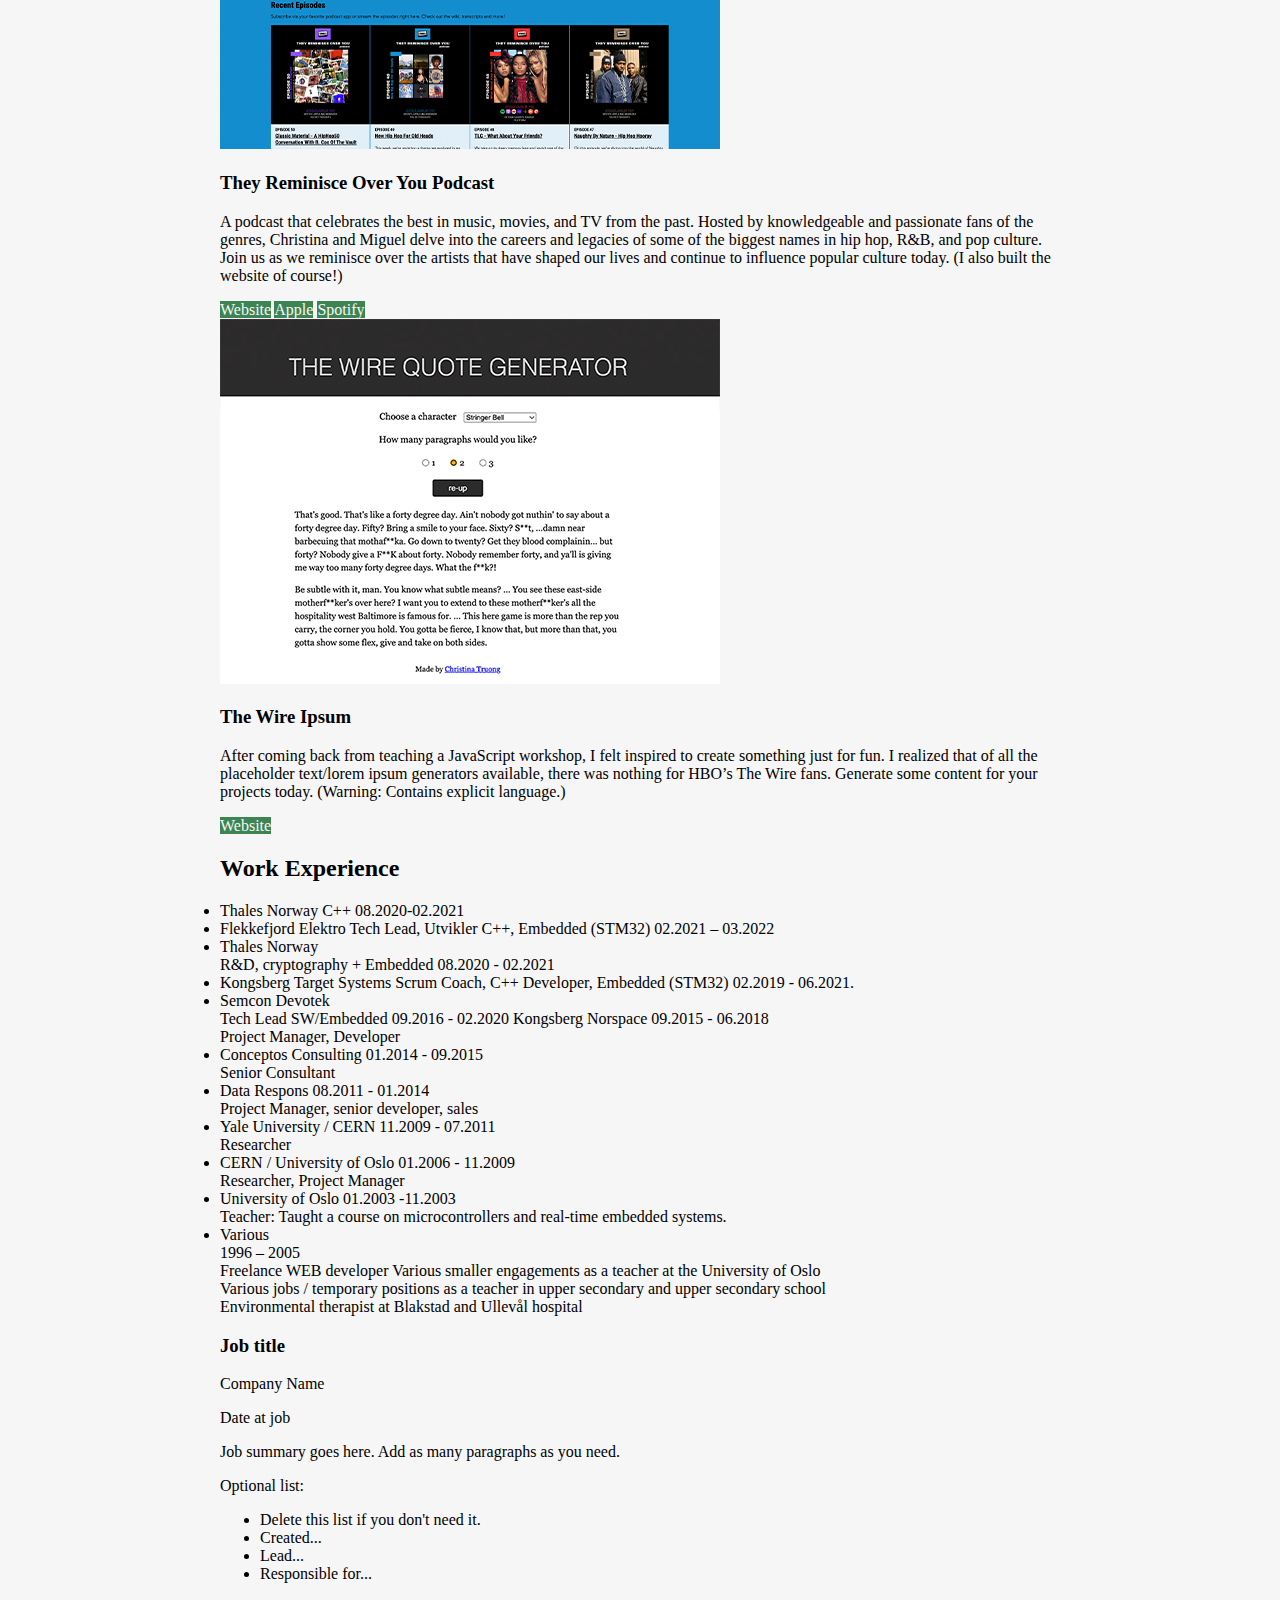
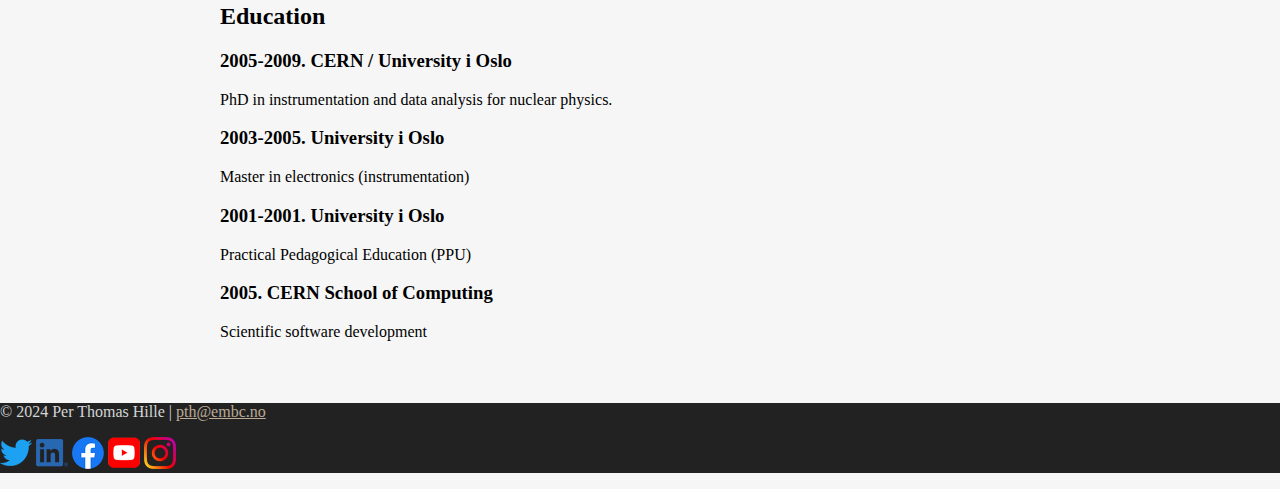
==== commit fd710645: "learning css" ====
--- a/resume.html
+++ b/resume.html
@@ -8,20 +8,22 @@
   </head>
   <body class="resume">
     <!-- //  INTRO  // -->
+    
     <header>
       <!-- Start content edits below this line. -->
+      <div class="content-wrapper">
       <h1>Per Thomas Hille</h1>
       <h2>Tech Lead</h2>
-
       <!-- End content edits here. -->
+      </div> 
     </header>
 
-    <main>
+    <main class="content-wrapper">
       <!-- //  PROFILE  // -->
       <section>
         <!-- Start content edits below this line. -->
         <h2>Profile</h2>
-        <p id="highlight">My name is Per Thomas Hille. I am a tech freak and is interested in anything related to technology. <br><br>
+        <p>My name is Per Thomas Hille. I am a tech freak and is interested in anything related to technology. <br><br>
           Outside my professional endeavors I am passionate about music and sports. I play classical piano, and Im a big fan of
           cycling and formula 1 as well as many other sports.
           
@@ -382,7 +384,7 @@
       <p>© 2024 Per Thomas Hille | <a href="mailto:pth@embc.no">pth@embc.no</a></p>
 
       <!-- Add or remove any networks. -->
-      <ul>
+      <ul class="socials">
         <li>
           <a href="https://x.com/PerThomasHille" target="_blank"><img src="images/icon-logo-twitter.png" alt="my X account"></a>
         </li>
--- a/css/styles.css
+++ b/css/styles.css
@@ -1,8 +1,25 @@
 /* GLOBAL STYLES
 --------------------------- */
+html 
+{
+    box-sizing: border-box;
+
+}
+
+*, *::before, *::after
+{
+    box-sizing: inherit;
+}
+
+html, body 
+{
+    height: 100;
+}
+
 body {
     /* background: paleturquoise; */
-    background: #f6f6f6;   
+    background: #f6f6f6;
+    margin: 0;   
 }
 
 /* links */
@@ -48,6 +65,13 @@
     text-decoration: none;
 }
 
+.content-wrapper
+{
+     margin: 0 auto;
+     padding: 30px;
+     max-width: 900px;
+
+}
 
 /* HOME
 -------------------------; */
@@ -68,4 +92,35 @@
 {
     background: #222;
     color: #d3d4d6;
-}+}
+
+
+.socials
+{
+    list-style-type: none;
+    padding: 0;
+}
+
+.socials li
+{
+    display: inline-block;
+}
+
+.socials img
+{
+    width: 32px;
+
+}
+
+/* RESUME
+--------------------- */
+
+.resume header::before
+{
+    background: url(../images/bg-home-office-studio.jpg) center;
+    background-size: cover;
+    content: "";
+    display: block;
+    height: 375px;
+}
+
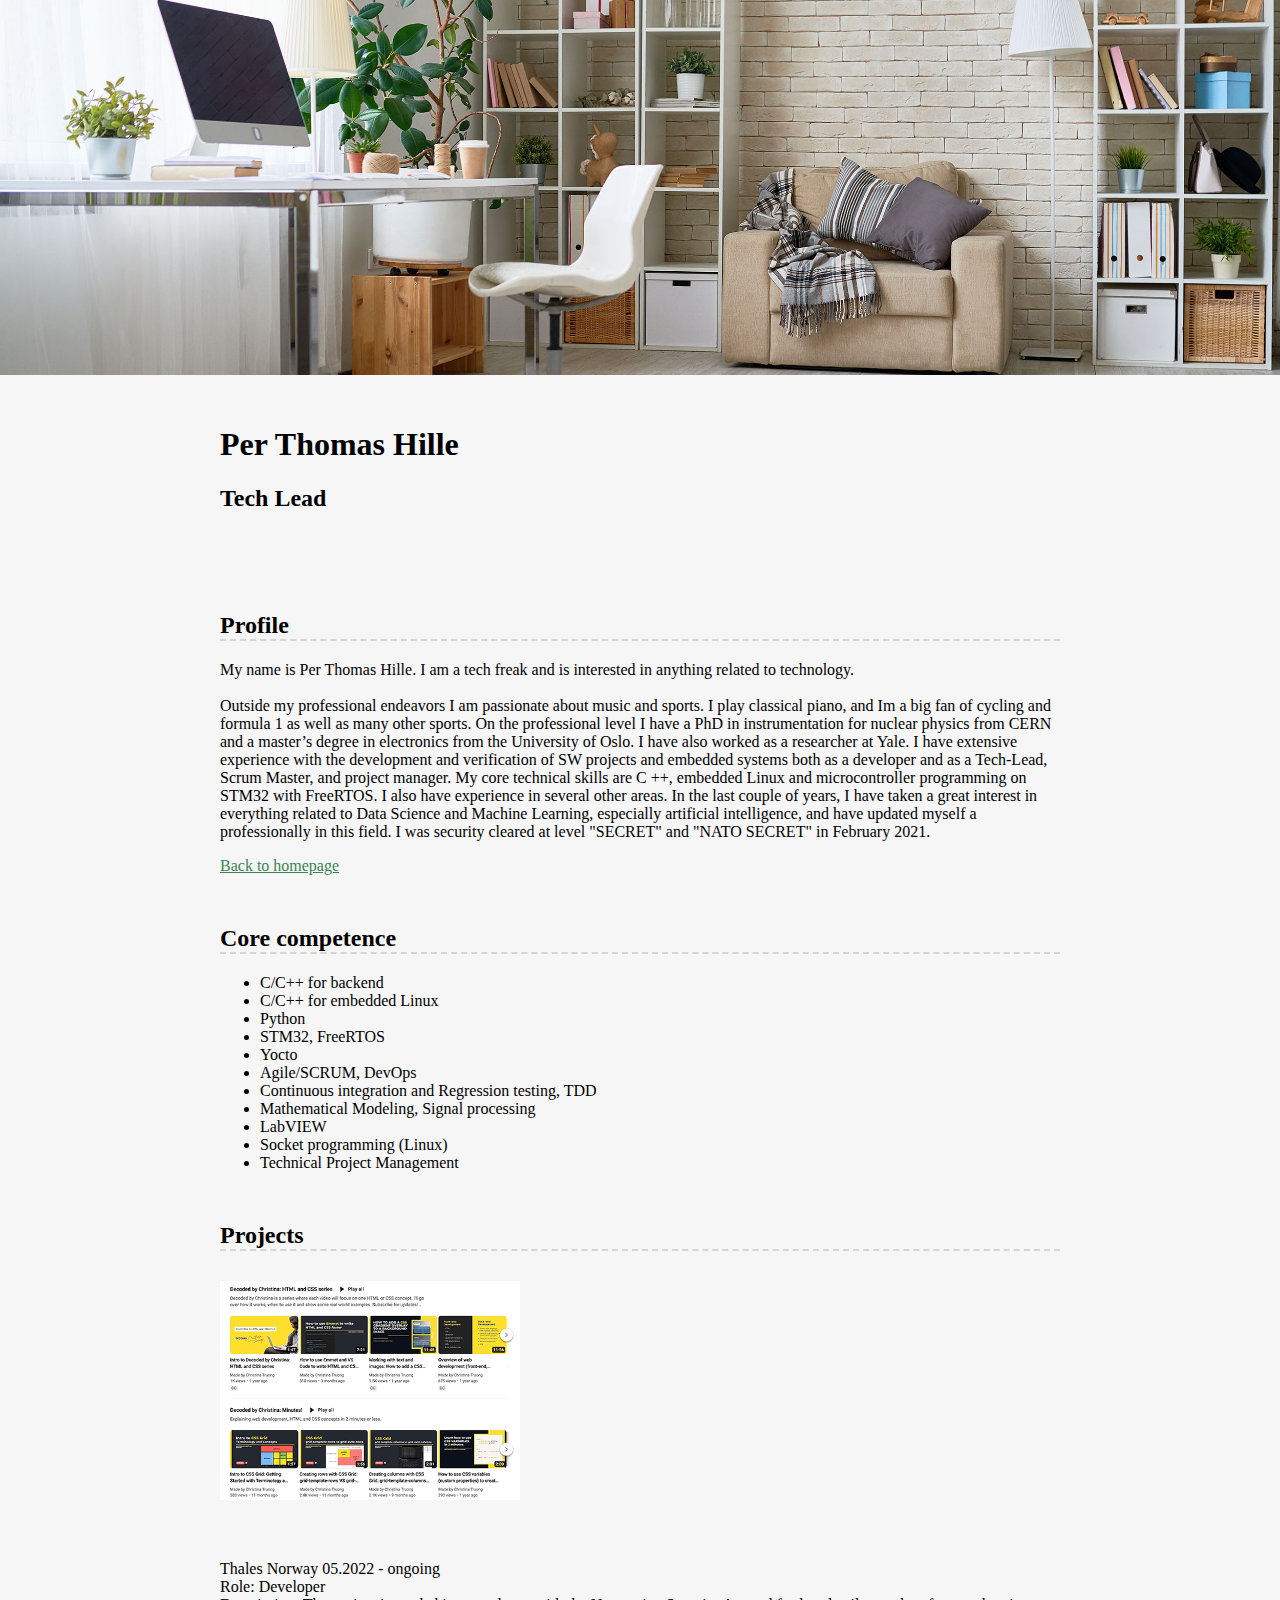
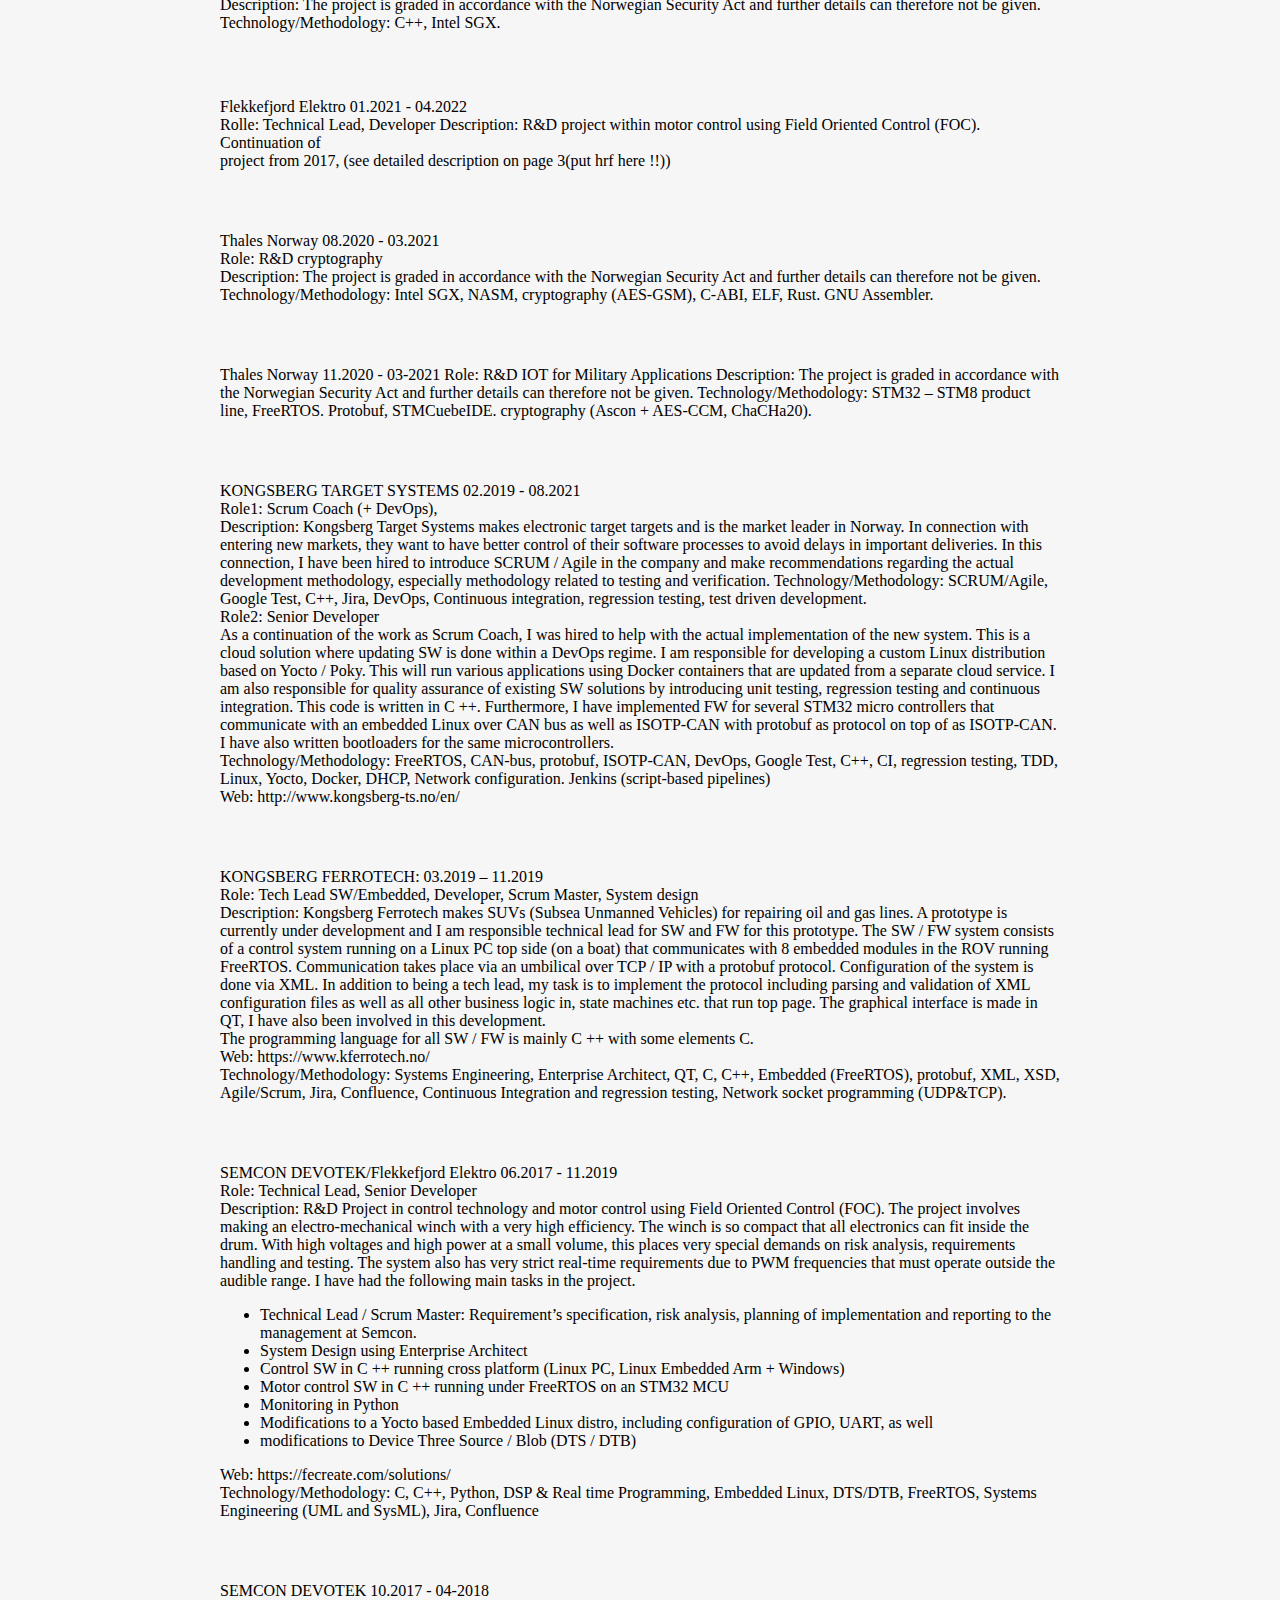
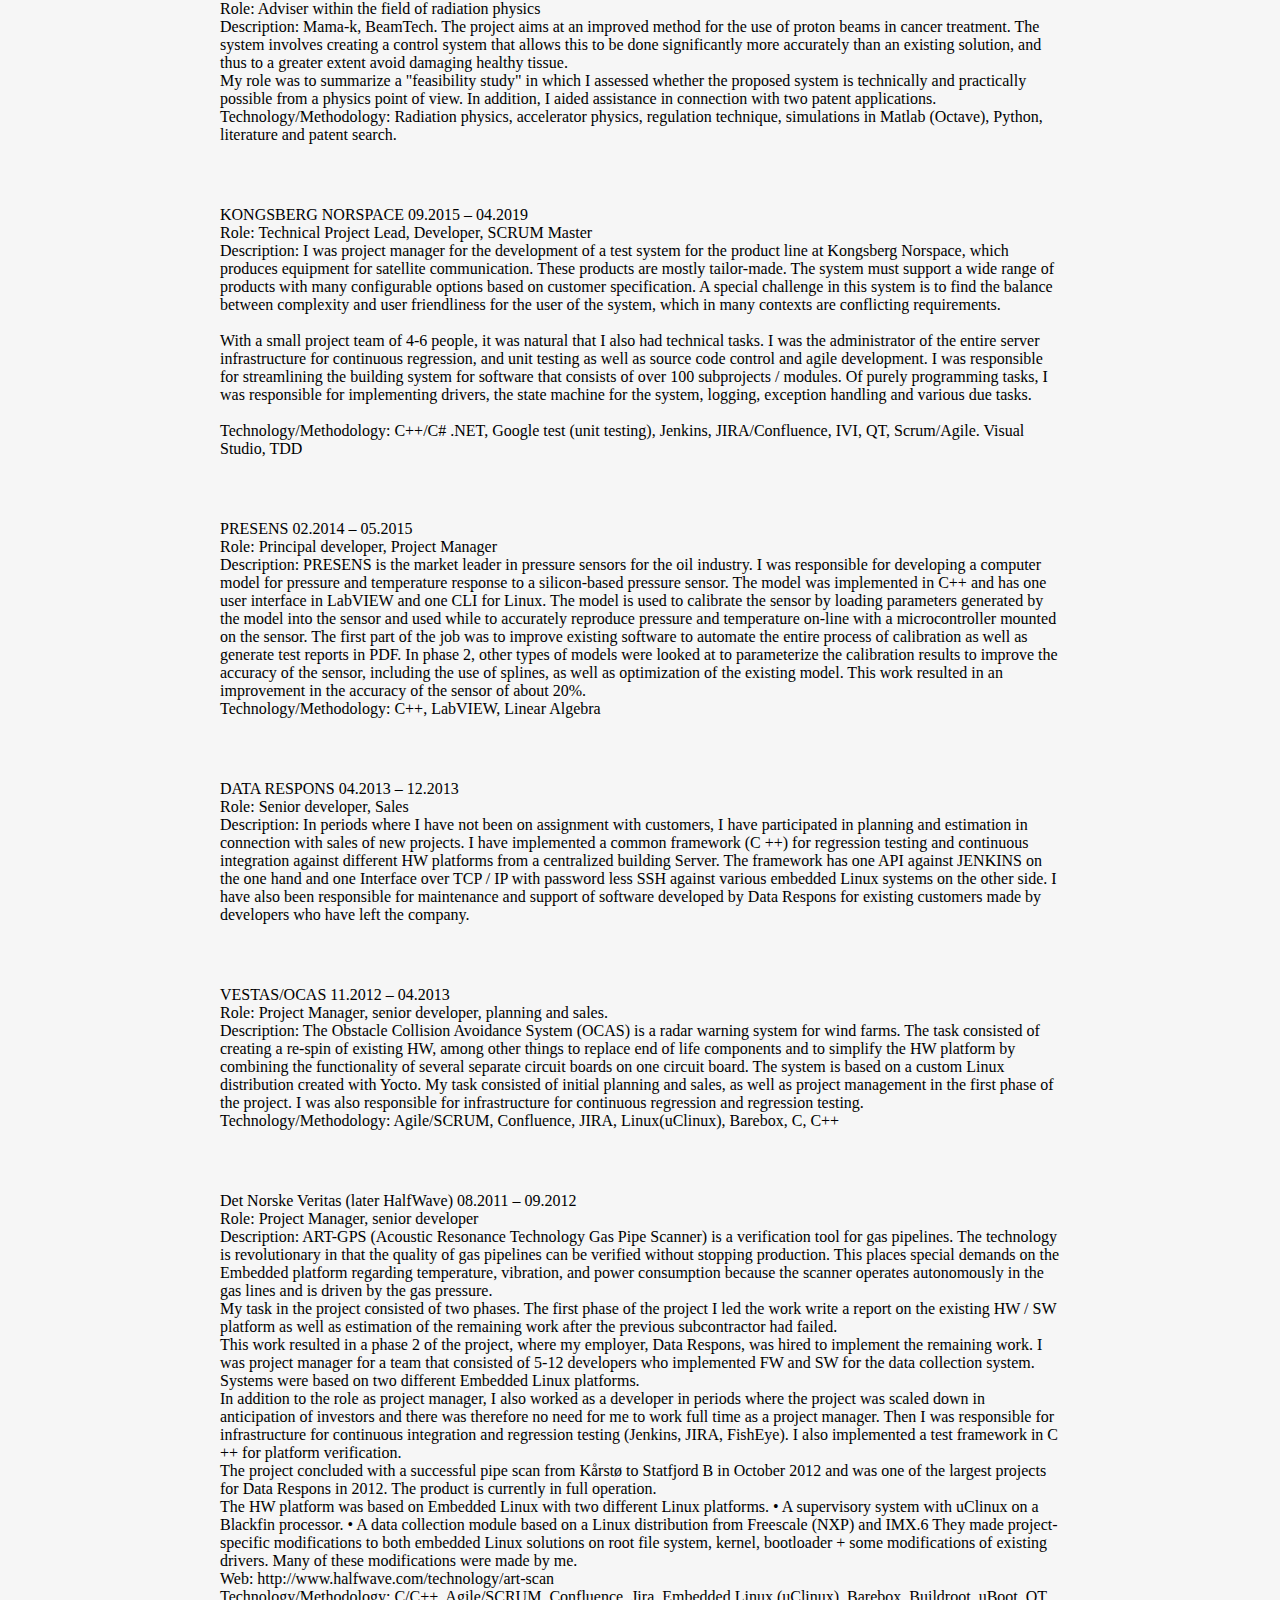
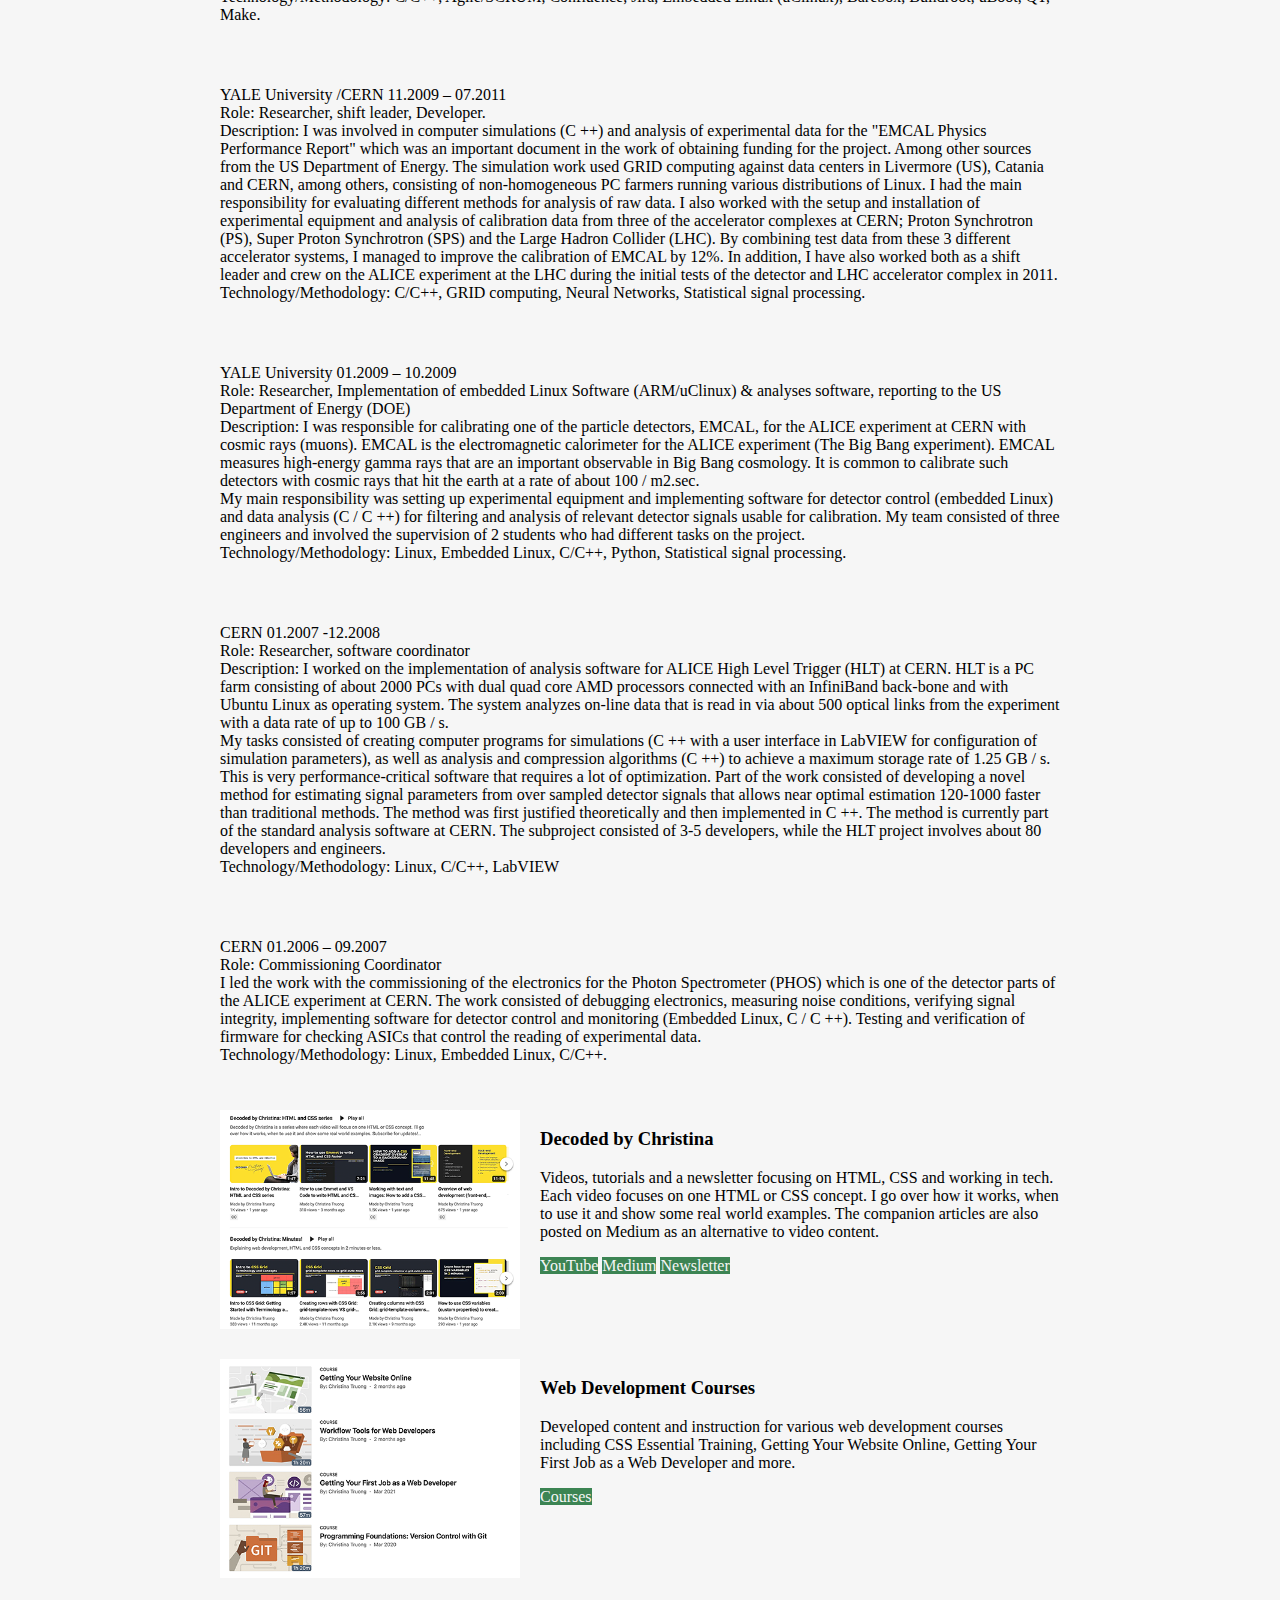
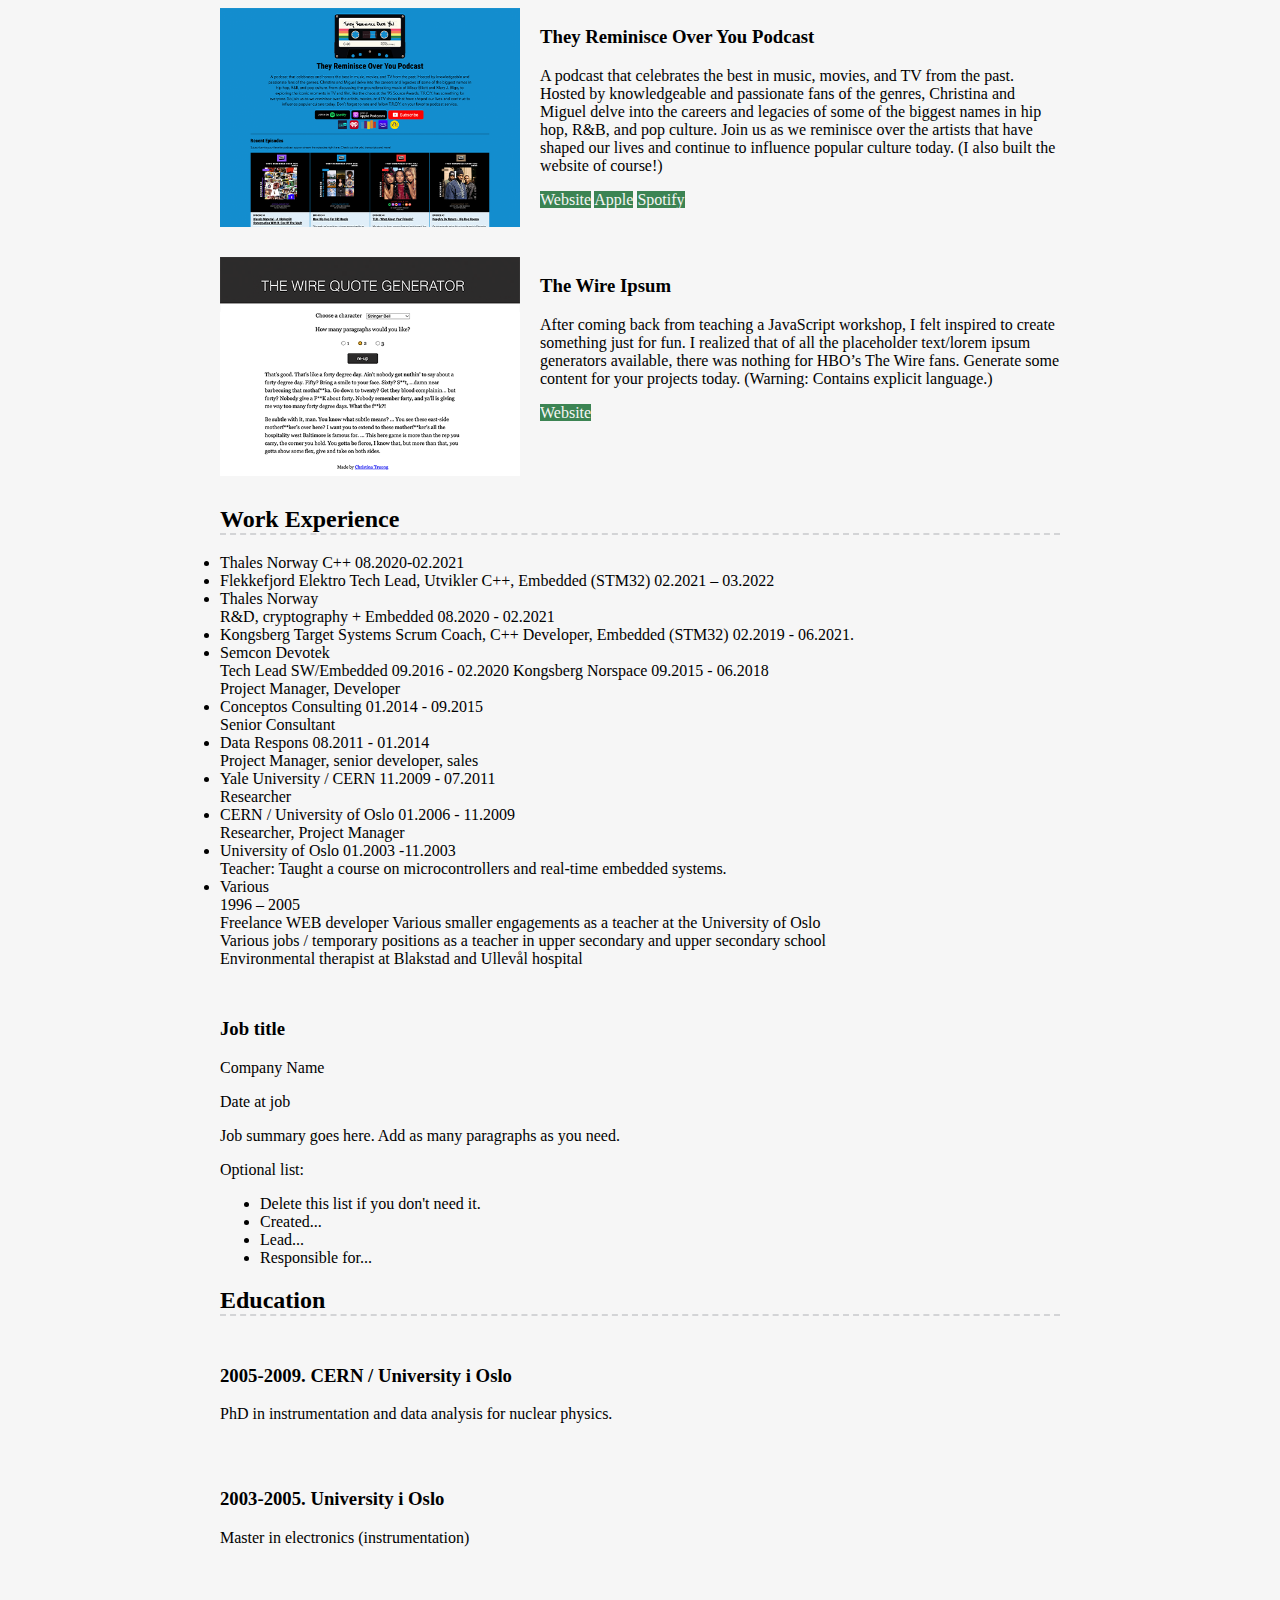
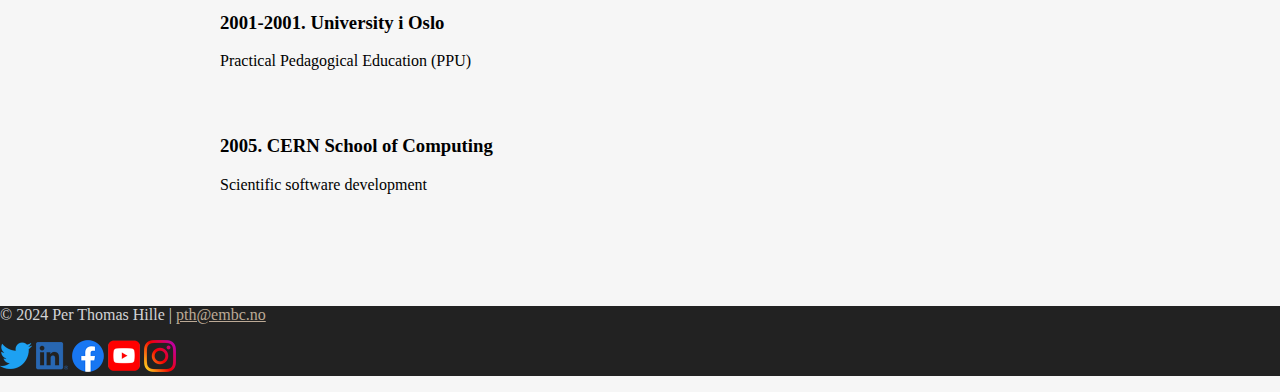
==== commit e8e81cca: "learning css" ====
--- a/resume.html
+++ b/resume.html
@@ -20,7 +20,7 @@
 
     <main class="content-wrapper">
       <!-- //  PROFILE  // -->
-      <section>
+      <section class="resume-section">
         <!-- Start content edits below this line. -->
         <h2>Profile</h2>
         <p>My name is Per Thomas Hille. I am a tech freak and is interested in anything related to technology. <br><br>
@@ -37,7 +37,7 @@
         <!-- End content edits here. -->
       </section>
 
-      <section>
+      <section class="resume-section">
         <h2>Core competence</h2>
         <ul>
         <li>C/C++ for backend</li>
@@ -56,37 +56,49 @@
 
 
       <!-- //  PROJECTS  // -->
-      <section>
+      <section class="resume-section">
         <!-- Start content edits below this line. -->
         <h2>Projects</h2>
-        <section>
+        <section class="project-item">
           <img src="images/project-decoded-youtube-500px.png" srcset="images/project-decoded-youtube-1000px.png 2x" alt="Decoded by PTH">
         </section>
 
+        <section class="project-item"></section>
         <p> Thales	Norway					05.2022 - ongoing <br>
           Role: Developer <br>
           Description: The project is graded in accordance with the Norwegian Security Act and further details can therefore not be given. <br> 
           Technology/Methodology:  C++, Intel SGX. <br>
         </p>
-        <p>
+      </section>
+        
+      <section class="project-item">
+      <p>
           Flekkefjord Elektro   				01.2021 - 04.2022 <br>
           Rolle: Technical Lead, Developer
           Description: R&D project within motor control using Field Oriented Control (FOC).  Continuation of <br> project from 2017, (see detailed description on page 3(put hrf here !!)) <br>
         </p> 
-        
+      </section>
+
+      <section class="project-item">
         <p>
           Thales	Norway					08.2020 - 03.2021 <br>
           Role: R&D cryptography <br>
           Description: The project is graded in accordance with the Norwegian Security Act and further details can therefore not be given.  <br>
           Technology/Methodology:  Intel SGX, NASM, cryptography (AES-GSM), C-ABI, ELF, Rust. GNU Assembler. <br>
         </p>
-        <p>
+      </section>
+      
+      <section class="project-item"> 
+      <p>
         Thales	Norway					11.2020 - 03-2021
             Role: R&D IOT for Military Applications
             Description: The project is graded in accordance with the Norwegian Security Act and further details can therefore not be given.  
             Technology/Methodology:  STM32 – STM8 product line, FreeRTOS. Protobuf, STMCuebeIDE. cryptography (Ascon + AES-CCM, ChaCHa20).
         </p>
-        <p>
+      </section>
+        
+      <section class="project-item">
+      <p>
           KONGSBERG TARGET SYSTEMS						02.2019 - 08.2021 <br>
           Role1: Scrum Coach (+ DevOps), <br>
           Description:  Kongsberg Target Systems makes electronic target targets and is the market leader in Norway. In connection with entering new markets, they want to have better control of their software processes to avoid delays in important deliveries. In this connection, I have been hired to introduce SCRUM / Agile in the company and make recommendations regarding the actual development methodology, especially methodology related to testing and verification.
@@ -98,18 +110,22 @@
 
           Web:  http://www.kongsberg-ts.no/en/ <br>
         </p>
-
+      </section>
+
+      <section class="project-item">
         <p>
           KONGSBERG FERROTECH:    						03.2019 – 11.2019 <br>
           Role: Tech Lead SW/Embedded, Developer, Scrum Master, System design <br>
         Description:  Kongsberg Ferrotech makes SUVs (Subsea Unmanned Vehicles) for repairing oil and gas lines. A prototype is currently under development and I am responsible technical lead for SW and FW for this prototype. The SW / FW system consists of a control system running on a Linux PC top side (on a boat) that communicates with 8 embedded modules in the ROV running FreeRTOS. Communication takes place via an umbilical over TCP / IP with a protobuf protocol. Configuration of the system is done via XML. In addition to being a tech lead, my task is to implement the protocol including parsing and validation of XML configuration files as well as all other business logic in, state machines etc. that run top page. The graphical interface is made in QT, I have also been involved in this development. <br>
 
-      The programming language for all SW / FW is mainly C ++ with some elements C.<br>
-
-      Web:  https://www.kferrotech.no/ <br>
-      Technology/Methodology: Systems Engineering, Enterprise Architect, QT, C, C++, Embedded (FreeRTOS), protobuf, XML, XSD, Agile/Scrum, Jira, Confluence, Continuous Integration and regression testing, Network socket programming (UDP&TCP).<br>
-        </p>
-        
+        The programming language for all SW / FW is mainly C ++ with some elements C.<br>
+
+        Web:  https://www.kferrotech.no/ <br>
+        Technology/Methodology: Systems Engineering, Enterprise Architect, QT, C, C++, Embedded (FreeRTOS), protobuf, XML, XSD, Agile/Scrum, Jira, Confluence, Continuous Integration and regression testing, Network socket programming (UDP&TCP).<br>
+        </p>
+      </section>
+
+      <section class="project-item"> 
         <p>
 
           SEMCON DEVOTEK/Flekkefjord Elektro   				06.2017 - 11.2019 <br>
@@ -131,7 +147,9 @@
           Web: https://fecreate.com/solutions/  <br>
           Technology/Methodology: C, C++, Python, DSP & Real time Programming, Embedded Linux, DTS/DTB, FreeRTOS, Systems  Engineering (UML and SysML), Jira, Confluence <br>
         </p>
-
+      </section>
+
+      <section class="project-item">
         <p>
           SEMCON DEVOTEK							10.2017 - 04-2018 <br>
           Role:  Adviser within the field of radiation physics <br>
@@ -141,7 +159,9 @@
 
           Technology/Methodology: Radiation physics, accelerator physics, regulation technique, simulations in Matlab (Octave), Python, literature and patent search. <br>
         </p>
-
+      </section>
+
+      <section class="project-item">
          <p>
           KONGSBERG NORSPACE     09.2015 – 04.2019 <br>
 
@@ -153,19 +173,27 @@
            Technology/Methodology: C++/C# .NET, Google test (unit testing), Jenkins, JIRA/Confluence, IVI, QT, Scrum/Agile. Visual Studio, TDD <br>
          
           </p> 
-
+      </section>
+
+
+      <section class="project-item">
          <p>
           PRESENS 								 02.2014 – 05.2015 <br>
           Role: Principal developer, Project Manager <br>
           Description: PRESENS is the market leader in pressure sensors for the oil industry. I was responsible for developing a computer model for pressure and temperature response to a silicon-based pressure sensor. The model was implemented in C++ and has one user interface in LabVIEW and one CLI for Linux. The model is used to calibrate the sensor by loading parameters generated by the model into the sensor and used while to accurately reproduce pressure and temperature on-line with a microcontroller mounted on the sensor. The first part of the job was to improve existing software to automate the entire process of calibration as well as generate test reports in PDF. In phase 2, other types of models were looked at to parameterize the calibration results to improve the accuracy of the sensor, including the use of splines, as well as optimization of the existing model. This work resulted in an improvement in the accuracy of the sensor of about 20%. <br>
           Technology/Methodology: C++, LabVIEW, Linear Algebra <br>
          </p>
+      </section>
+
+        <section class="project-item">
          <p> 
          DATA RESPONS							     	        04.2013 – 12.2013 <br>
           Role: Senior developer, Sales <br>
           Description: In periods where I have not been on assignment with customers, I have participated in planning and estimation in connection with sales of new projects. I have implemented a common framework (C ++) for regression testing and continuous integration against different HW platforms from a centralized building Server. The framework has one API against JENKINS on the one hand and one Interface over TCP / IP with password less SSH against various embedded Linux systems on the other side. I have also been responsible for maintenance and support of software developed by Data Respons for existing customers made by developers who have left the company.
          </p>
-
+        </section>
+
+        <section class="project-item">
          <p>
           VESTAS/OCAS								        11.2012 – 04.2013 <br>
           Role: Project Manager, senior developer, planning and sales.<br>
@@ -173,6 +201,9 @@
 
           Technology/Methodology: Agile/SCRUM, Confluence, JIRA, Linux(uClinux), Barebox, C, C++
          </p>
+        </section>
+
+        <section class="project-item">
          <p>
            Det Norske Veritas (later HalfWave)				        08.2011 – 09.2012 <br>
            Role: Project Manager, senior developer <br>
@@ -197,6 +228,9 @@
             Web: http://www.halfwave.com/technology/art-scan <br>
             Technology/Methodology: C/C++, Agile/SCRUM, Confluence, Jira, Embedded Linux (uClinux), Barebox, Buildroot, uBoot, QT, Make.
          </p>
+        </section>
+
+        <section class="project-item">
           <p>
           YALE University /CERN							        11.2009 – 07.2011 <br>
             Role: Researcher, shift leader, Developer. <br>
@@ -205,9 +239,10 @@
             In addition, I have also worked both as a shift leader and crew on the ALICE experiment at the LHC during the initial tests of the detector and LHC accelerator complex in 2011. 
             Technology/Methodology: C/C++, GRID computing, Neural Networks, Statistical signal processing.
          </p>
-
-         <p>
-
+        </section>
+
+        <section class="project-item">
+         <p>
           YALE University								        01.2009 – 10.2009 <br>
           Role: Researcher, Implementation of embedded Linux Software (ARM/uClinux) & analyses software, reporting to the US Department of Energy (DOE) <br>
           Description: I was responsible for calibrating one of the particle detectors, EMCAL, for the ALICE experiment at CERN with cosmic rays (muons). EMCAL is the electromagnetic calorimeter for the ALICE experiment (The Big Bang experiment). EMCAL measures high-energy gamma rays that are an important observable in Big Bang cosmology. It is common to calibrate such detectors with cosmic rays that hit the earth at a rate of about 100 / m2.sec. <br>
@@ -216,7 +251,9 @@
           
           Technology/Methodology: Linux, Embedded Linux, C/C++, Python, Statistical signal processing. <br>
          </p> 
-         
+        </section> 
+
+        <section class="project-item">
          <p>
           CERN									         01.2007 -12.2008 <br>
           Role: Researcher, software coordinator <br>
@@ -226,7 +263,9 @@
           
           Technology/Methodology: Linux, C/C++, LabVIEW <br>
          </p>
-         
+        </section>
+
+        <section class="project-item">
          <p>
           CERN									        01.2006 – 09.2007 <br>
           Role: Commissioning Coordinator <br>
@@ -234,11 +273,11 @@
           The work consisted of debugging electronics, measuring noise conditions, verifying signal integrity, implementing software for detector control and monitoring (Embedded Linux, C / C ++). Testing and verification of firmware for checking ASICs that control the reading of experimental data. <br>
           Technology/Methodology: Linux, Embedded Linux, C/C++.
          </p>
-
+        </section>
 
         <!-- To add more items, copy this whole <section></section> block-->
 
-      <section>
+        <section class="project-item">
         <img src="images/project-decoded-youtube-500px.png" srcset="images/project-decoded-youtube-1000px.png 2x" alt="Decoded by Christina YouTube video thumbnails">
         <h3>Decoded by Christina</h3>
         <p>Videos, tutorials and a newsletter focusing on HTML, CSS and working in tech. Each video focuses on one HTML or CSS concept. I go over how it works, when to use it and show some real world examples. The companion articles are also posted on Medium as an alternative to video content.</p>
@@ -247,14 +286,14 @@
         <a class="btn" href="https://bychristina.substack.com/" target="_blank">Newsletter</a>
       </section>
 
-      <section>
+      <section class="project-item">
         <img src="images/project-courses-500px.png" srcset="images/project-courses-1000px.png 2x" alt="List of course names and thumbnails">
         <h3>Web Development Courses</h3>
         <p>Developed content and instruction for various web development courses including CSS Essential Training, Getting Your Website Online, Getting Your First Job as a Web Developer and more.</p>
         <a class="btn" href="https://christinatruong.com/courses/" target="_blank">Courses</a>
       </section>
 
-      <section>
+      <section class="project-item">
         <img src="images/project-troy-podcast-500px.png" srcset="images/project-troy-podcast-1000px.png 2x" alt="The TROY podcast website homepage">
         <h3>They Reminisce Over You Podcast</h3>
         <p>A podcast that celebrates the best in music, movies, and TV from the past. Hosted by knowledgeable and passionate fans of the genres, Christina and Miguel delve into the careers and legacies of some of the biggest names in hip hop, R&B, and pop culture. Join us as we reminisce over the artists that have shaped our lives and continue to influence popular culture today. (I also built the website of course!)</p>
@@ -263,18 +302,16 @@
         <a class="btn" href="https://open.spotify.com/show/7JsQ0j7qldRFpHt63AI8Cn" target="_blank">Spotify</a>
       </section>
       
-      <section>
+      <section class="project-item">
         <img src="images/project-the-wire-ipsum-500px.png" srcset="images/project-the-wire-ipsum-1000px.png 2x" alt="The Wire Ipsum quote generator website">
         <h3>The Wire Ipsum</h3>
         <p>After coming back from teaching a JavaScript workshop, I felt inspired to create something just for fun. I realized that of all the placeholder text/lorem ipsum generators available, there was nothing for HBO’s The Wire fans. Generate some content for your projects today. (Warning: Contains explicit language.)</p>
         <a class="btn" href="https://thewireipsum.com" target="_blank">Website</a>
       </section>
-    </section>
-
-
+    
 
       <!-- //  WORK EXPERIENCE  // -->
-      <section>
+        <section class="resume-section">
         <!-- Start content edits below this line.  -->
         <h2>Work Experience</h2>
         <!-- <p>Optional paragraph for work experience summary. Not a part of the job details. Delete if not being used.</p> -->
@@ -329,11 +366,13 @@
           Various jobs / temporary positions as a teacher in upper secondary and upper secondary school <br>
           Environmental therapist at Blakstad and Ullevål hospital <br>
         </li>  
-
+        </section>
 
 
         <!-- To add more items, copy this whole <section></section> block -->
+        
         <section>
+
           <h3>Job title</h3>
           <p>Company Name</p>
           <p>Date at job</p>
@@ -348,30 +387,35 @@
         </section>
 
         <!-- End content edits here. -->
-      </section>
+    
 
       <!-- //  EDUCATION & CERTIFICATIONS  // -->
-      <section>
+      
+        <section class="resume-section">
         <!-- Start content edits below this line.  -->
         <h2>Education</h2>
         <!-- To add more items, copy this whole <section></section> block -->
-        <section>
+        
+        <section class="project-item">
           <h3>2005-2009.  CERN / University i Oslo</h3>
           <p>PhD in instrumentation and data analysis for nuclear physics.</p>
         </section>
-        <section>
+        
+        <section class="project-item">
           <h3>2003-2005. University i Oslo</h3>
           <p> Master in electronics (instrumentation)</p>
         </section>
-        <section>
+        
+        <section class="project-item">
           <h3>2001-2001. University i Oslo</h3>
           <p>Practical Pedagogical Education (PPU) </p>
         </section>
-        <section>
+
+        <section class="project-item">
           <h3>2005. CERN School of Computing</h3>
           <p> Scientific software development </p>
         </section>
-
+        </section>
 
 
         <!-- End content edits here. -->
--- a/css/styles.css
+++ b/css/styles.css
@@ -124,3 +124,29 @@
     height: 375px;
 }
 
+.resume-section 
+{
+    margin-bottom: 50px;
+
+}
+
+.resume-section h2
+{
+    border-bottom: 2px dashed #d3d4d6;
+}
+
+/* PROFILE
+--------------------  */
+.project-item 
+{
+    display: flow-root;
+    margin: 30px 0;
+}
+
+.project-item img
+{
+    width: 300px;
+    float: left;
+    margin-right: 20px;
+
+}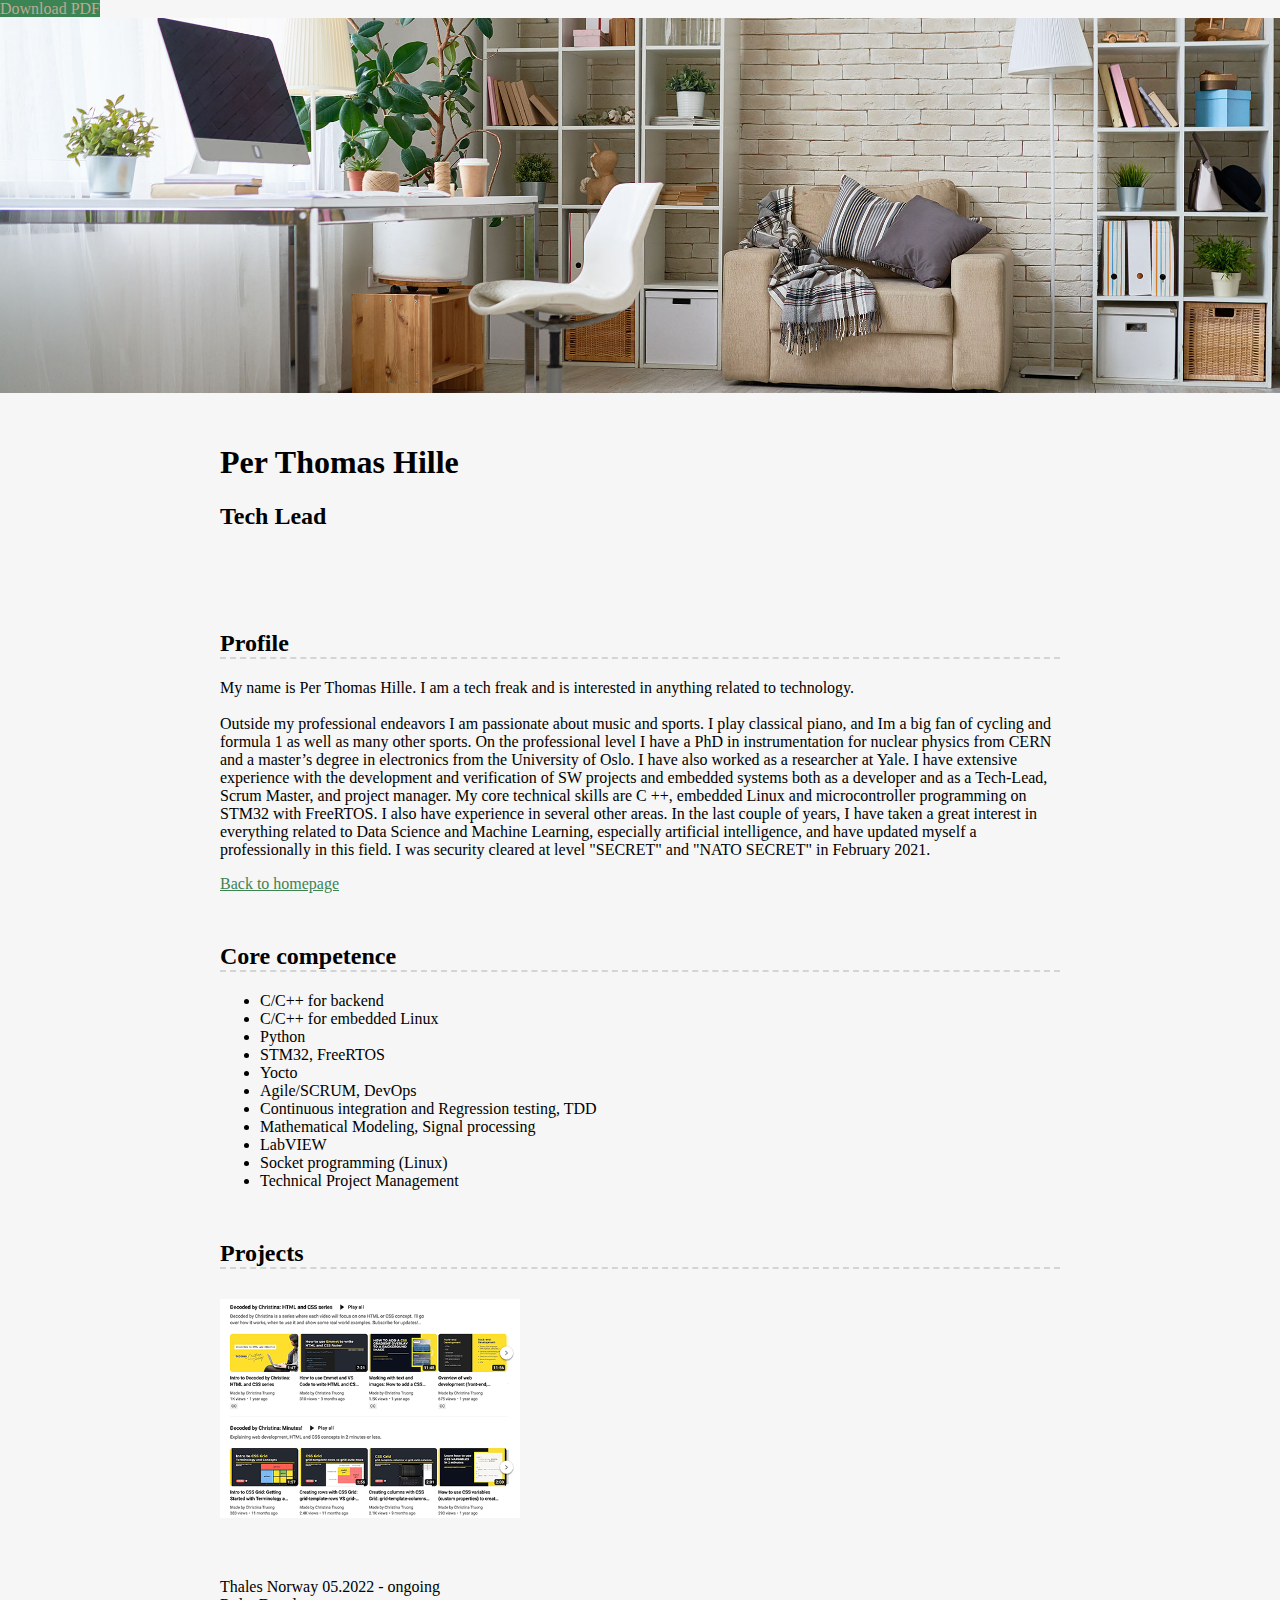
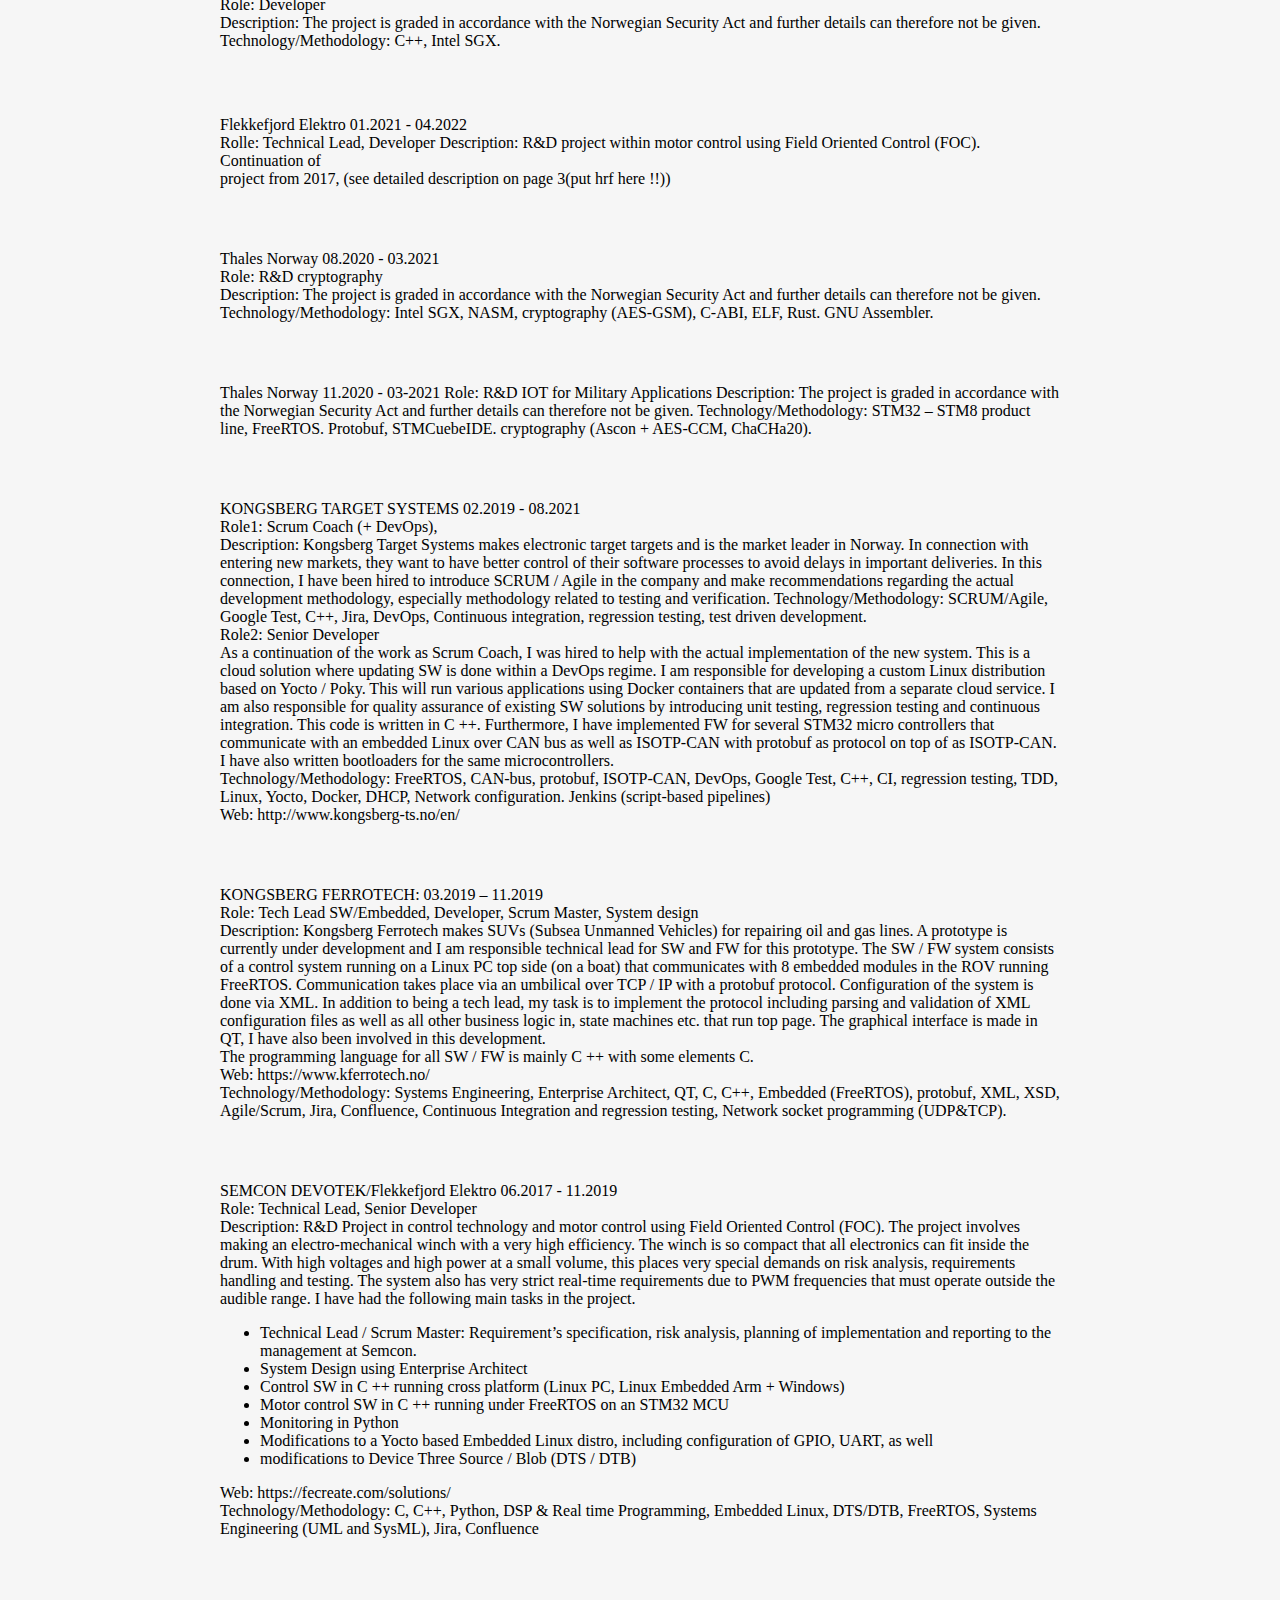
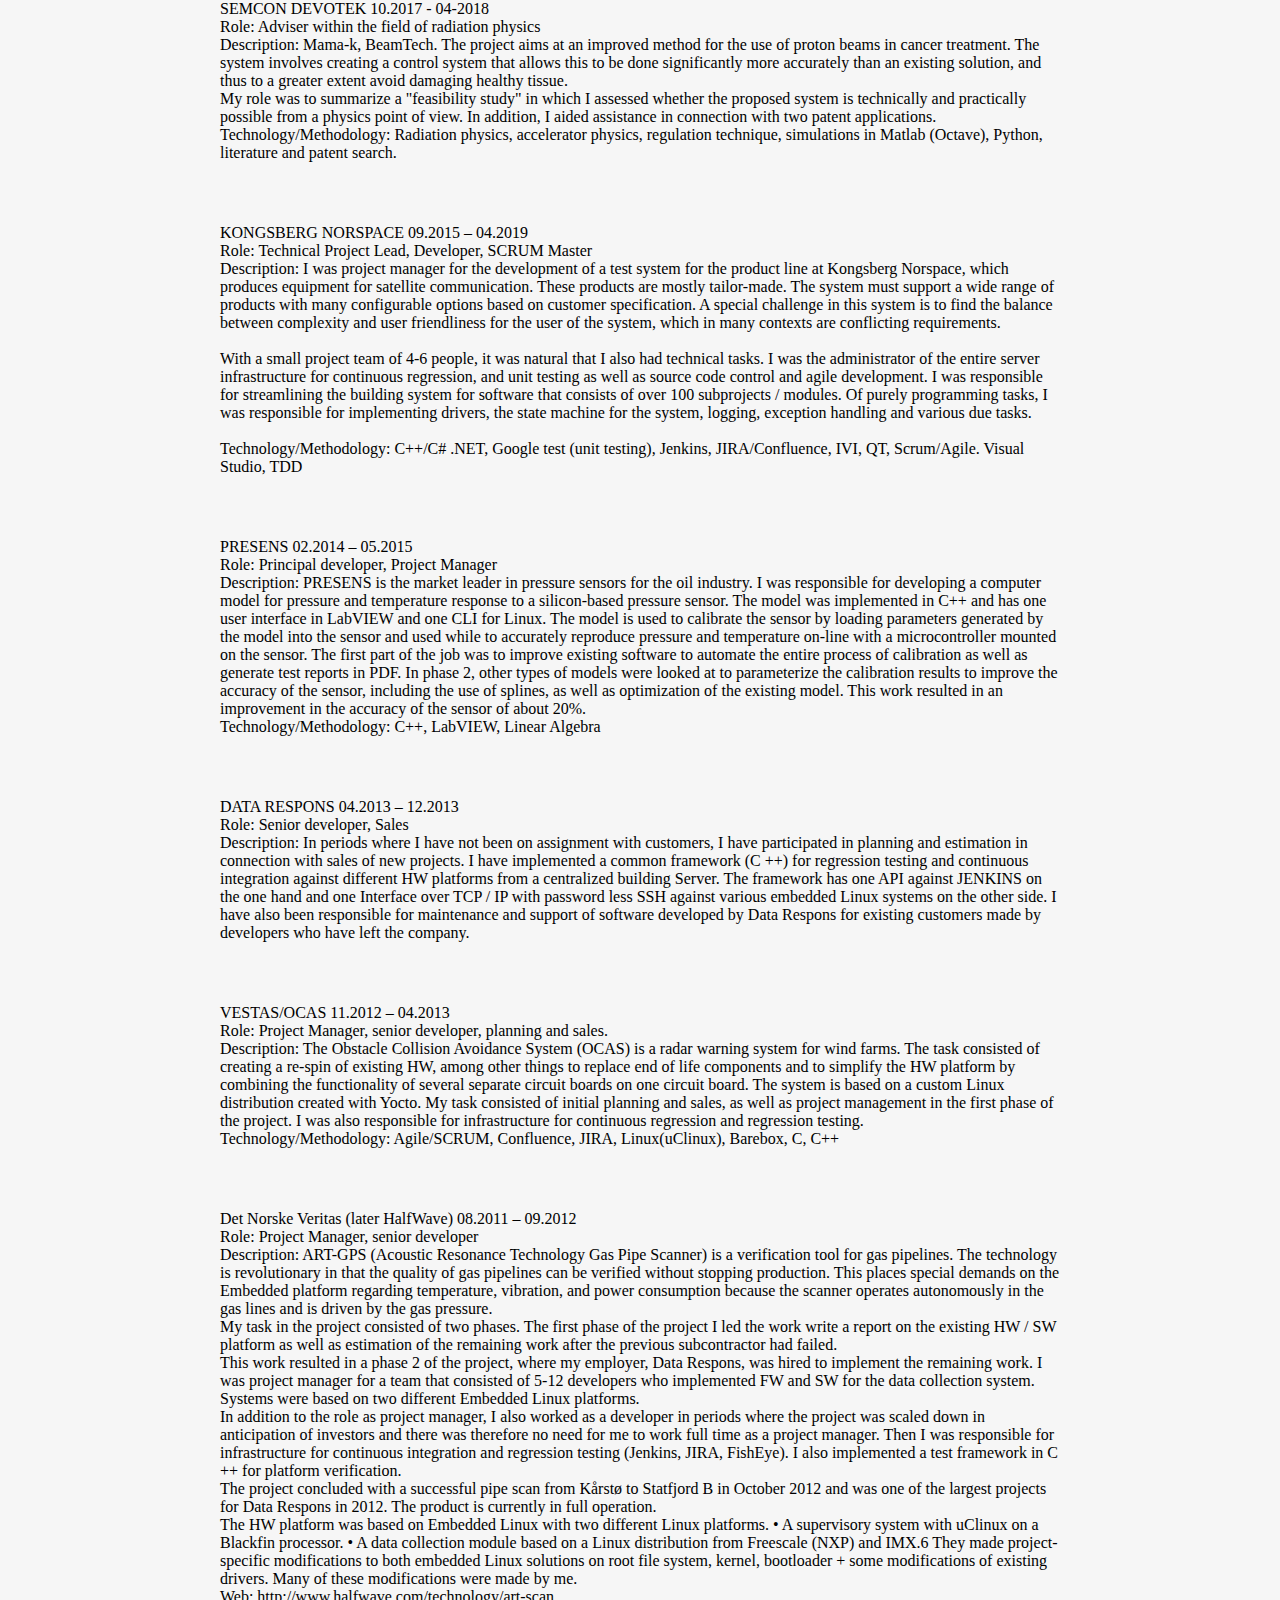
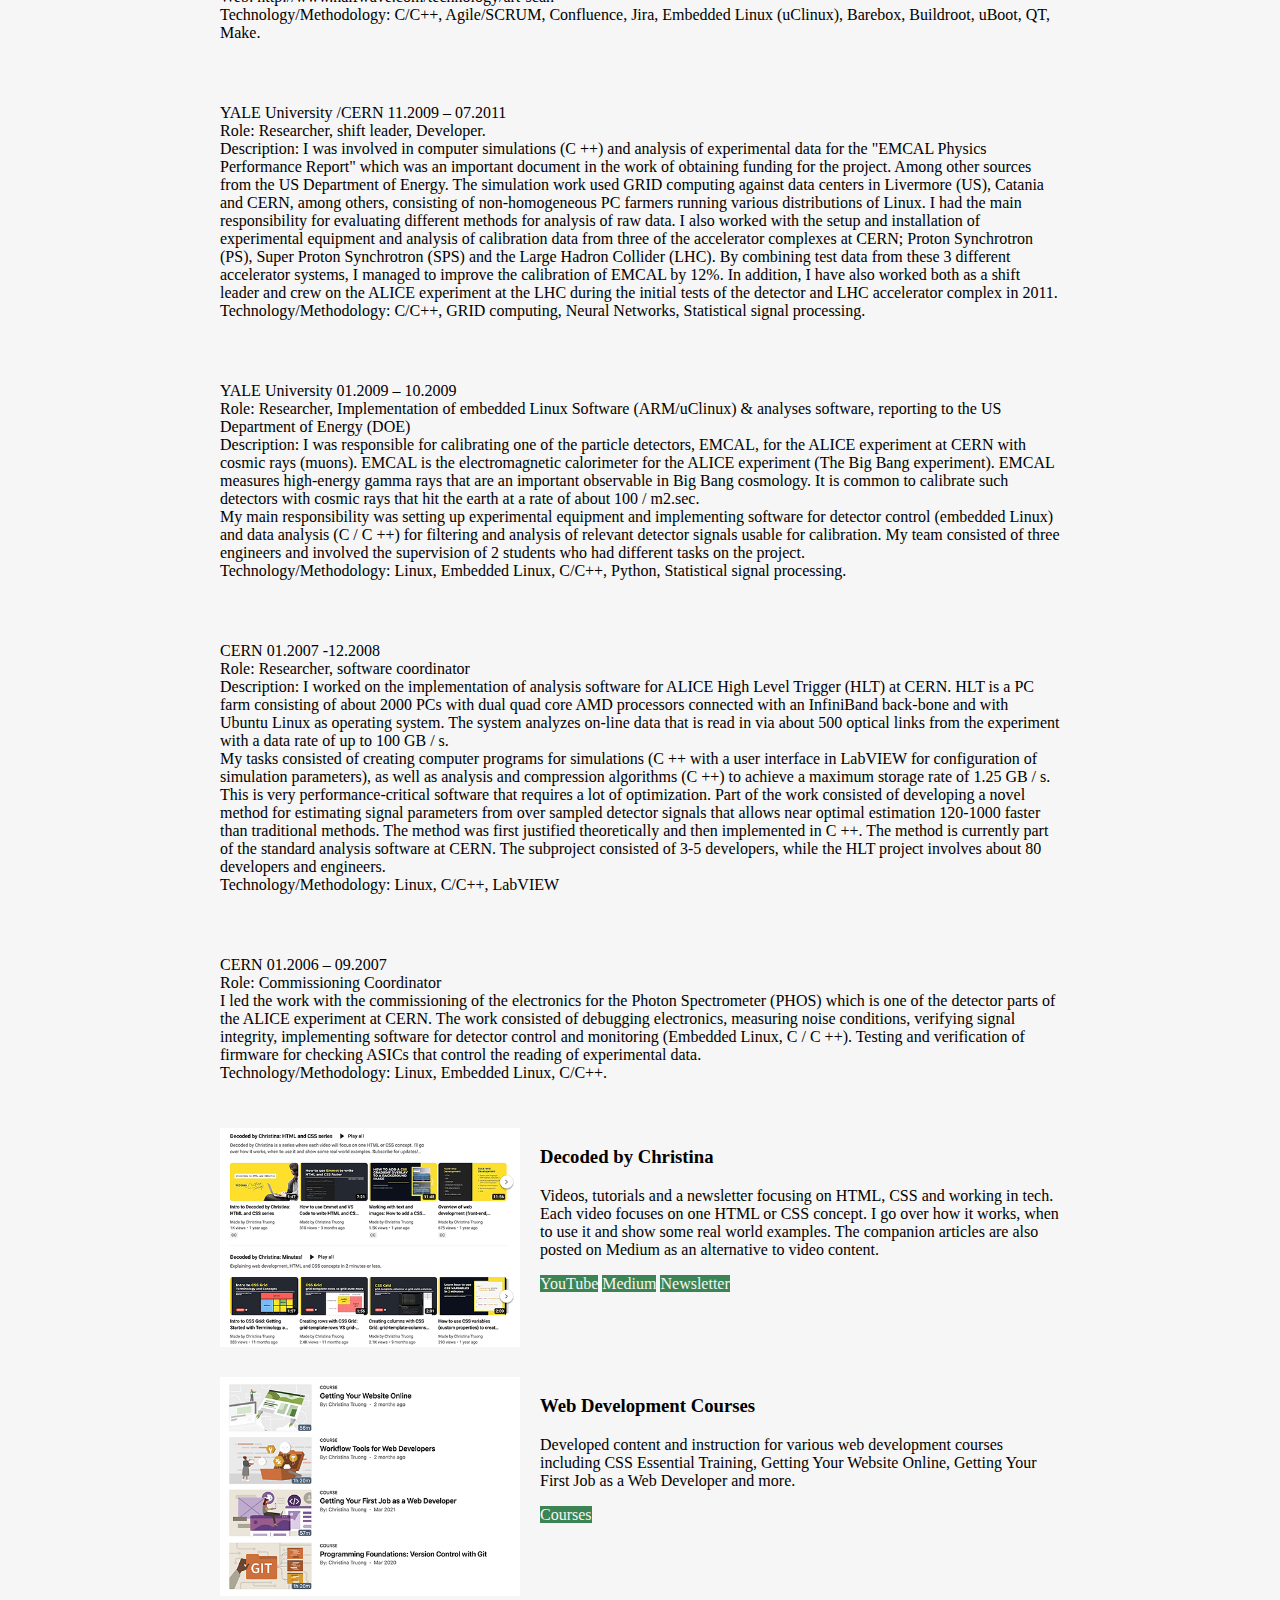
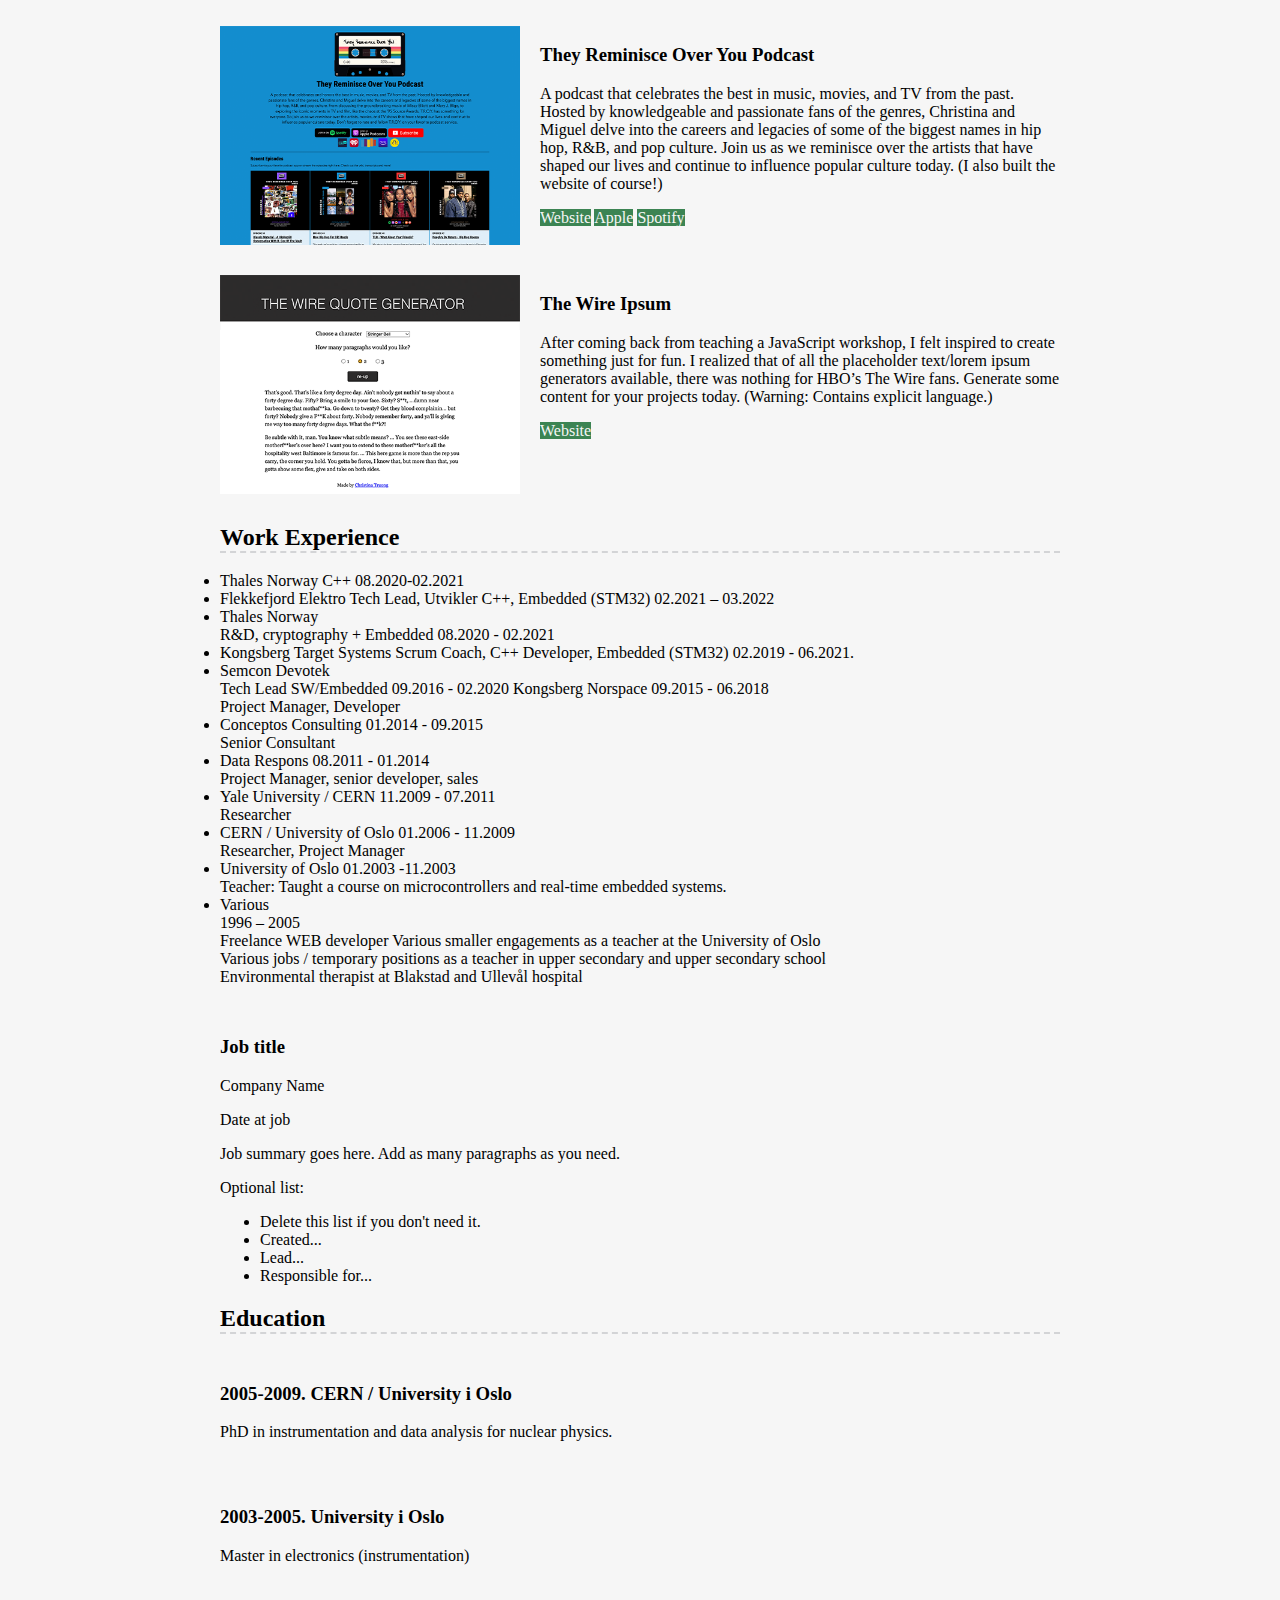
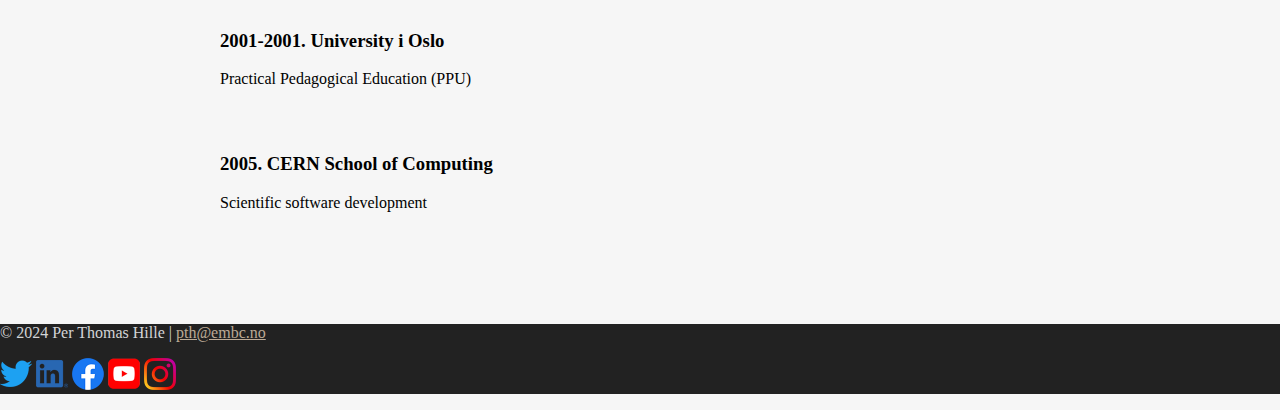
==== commit be433ef1: "learning css" ====
--- a/resume.html
+++ b/resume.html
@@ -8,7 +8,7 @@
   </head>
   <body class="resume">
     <!-- //  INTRO  // -->
-    
+    <a class="btn" href="ctruong-resume.pdf">Download PDF</a>
     <header>
       <!-- Start content edits below this line. -->
       <div class="content-wrapper">
--- a/css/styles.css
+++ b/css/styles.css
@@ -75,16 +75,23 @@
 
 /* HOME
 -------------------------; */
-.home 
-{
+.home {
     background: url(../images/bg-home-office-studio.jpg) no-repeat;
     background-size: cover;
+    display: flex;
+    flex-direction: column;
 }
 
 .home .content-wrapper {
-    background: rgb(255 255 255 /0.9);
+    flex: 1 0 auto;
+}
 
+
+.content-bg {
+    background: rgb(255 255 255 / 0.9);
+    padding: 30px;
 }
+
 
 /* FOOTER 
 --------------------- */
@@ -135,6 +142,15 @@
     border-bottom: 2px dashed #d3d4d6;
 }
 
+
+.download-link 
+{
+    position:fixed;
+    top: 5px;
+    left: 5px;
+}
+
+
 /* PROFILE
 --------------------  */
 .project-item 
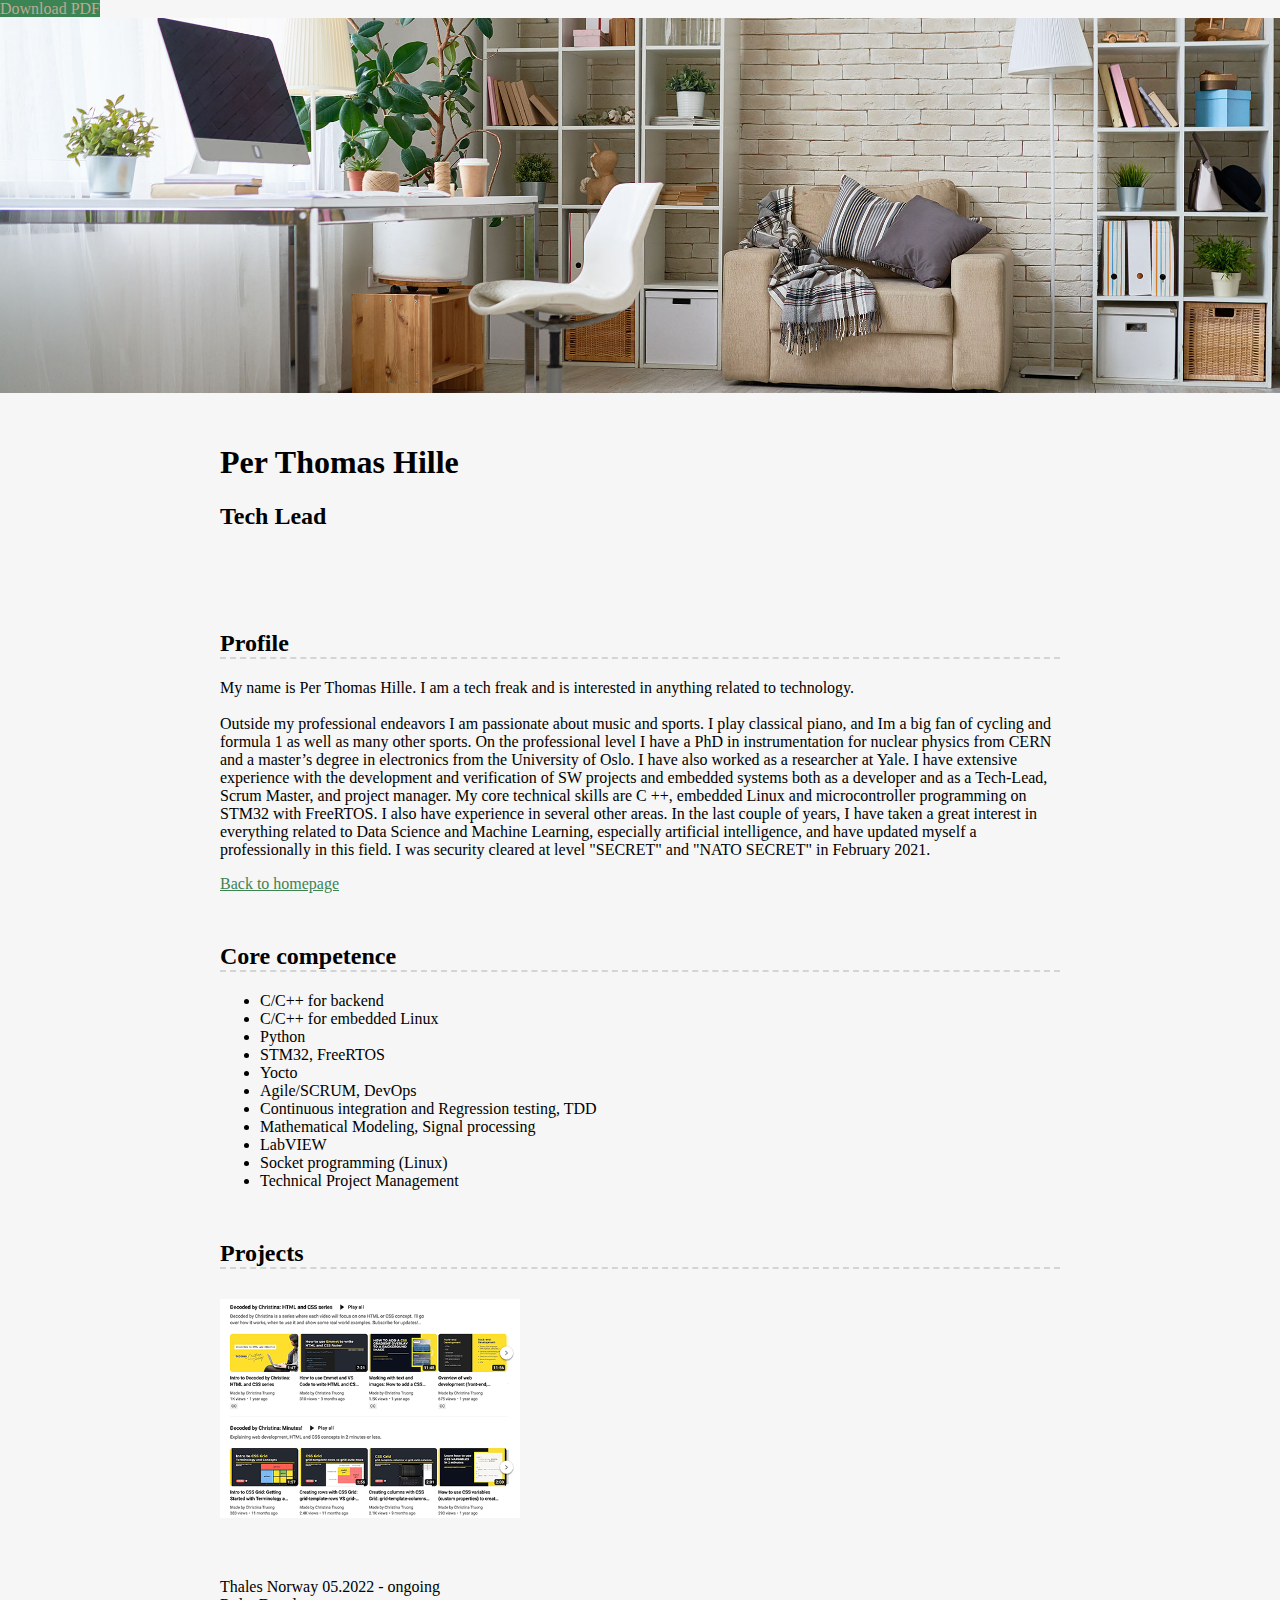
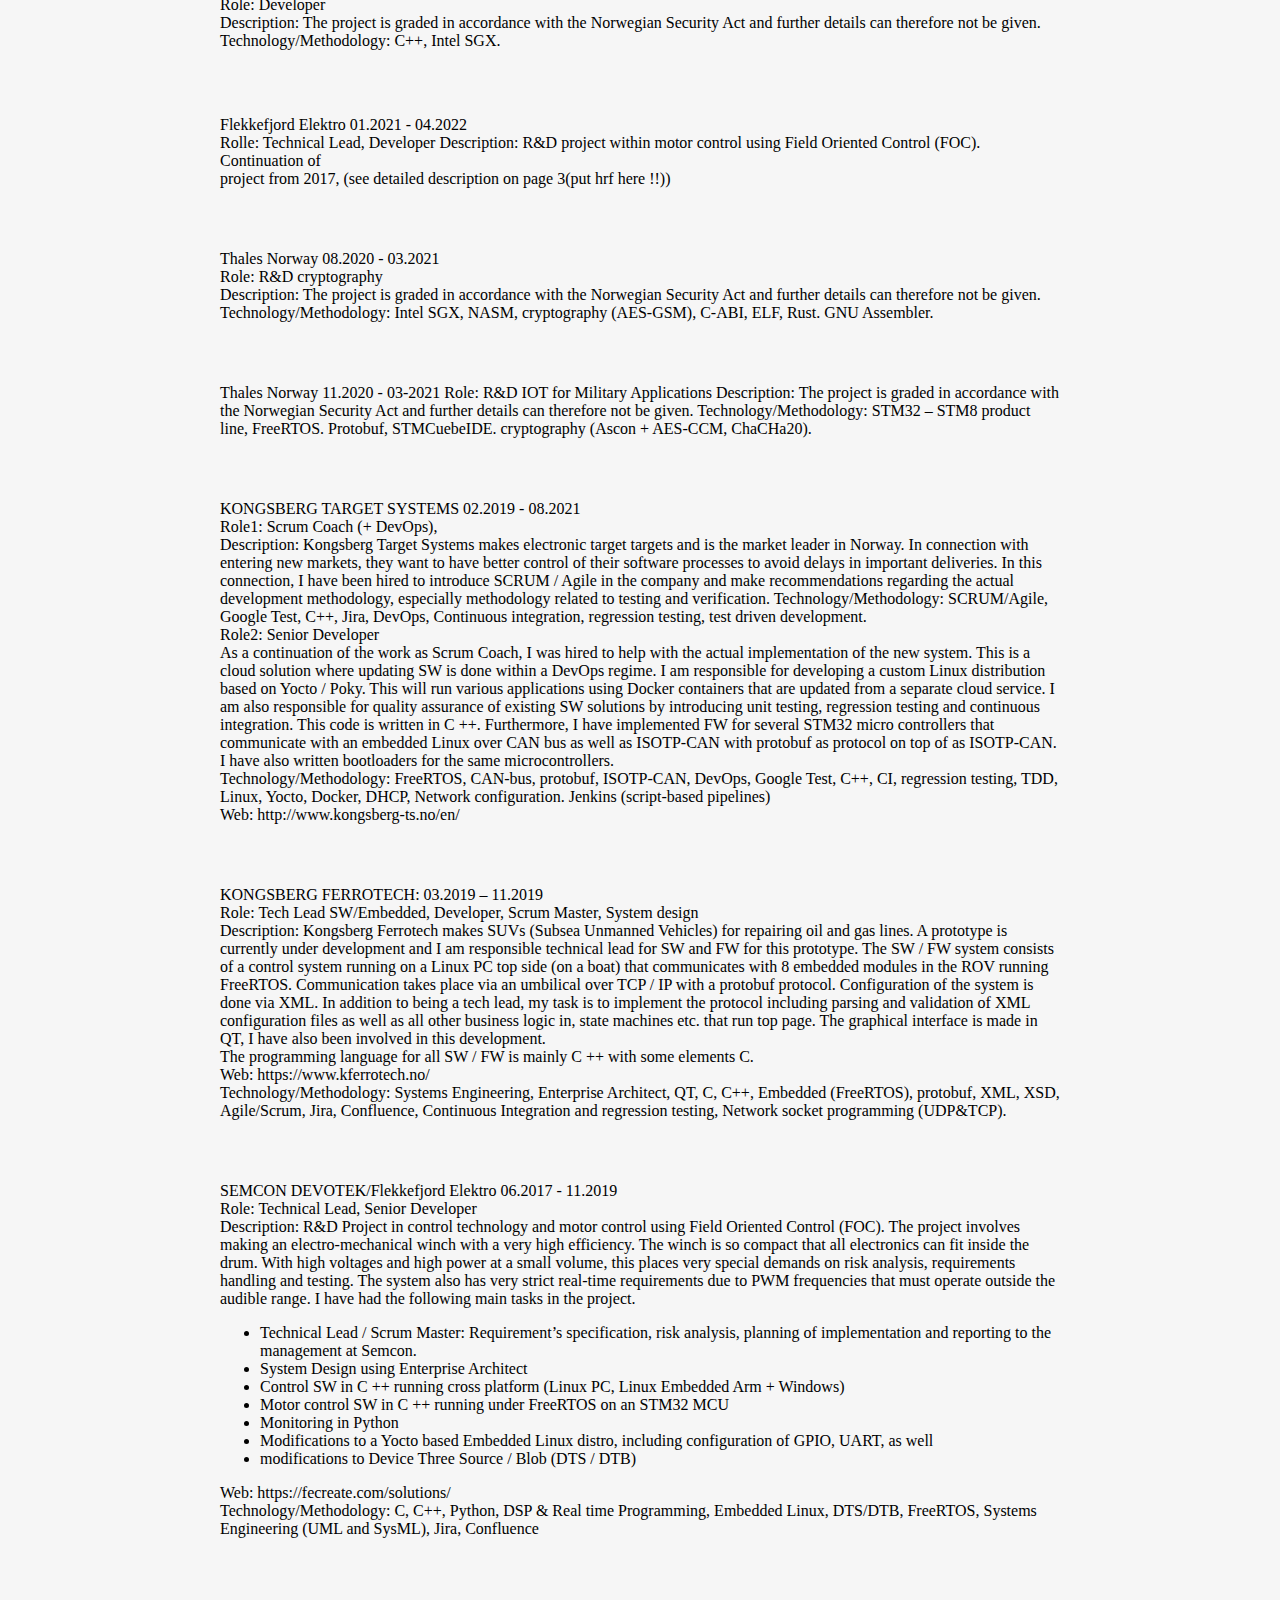
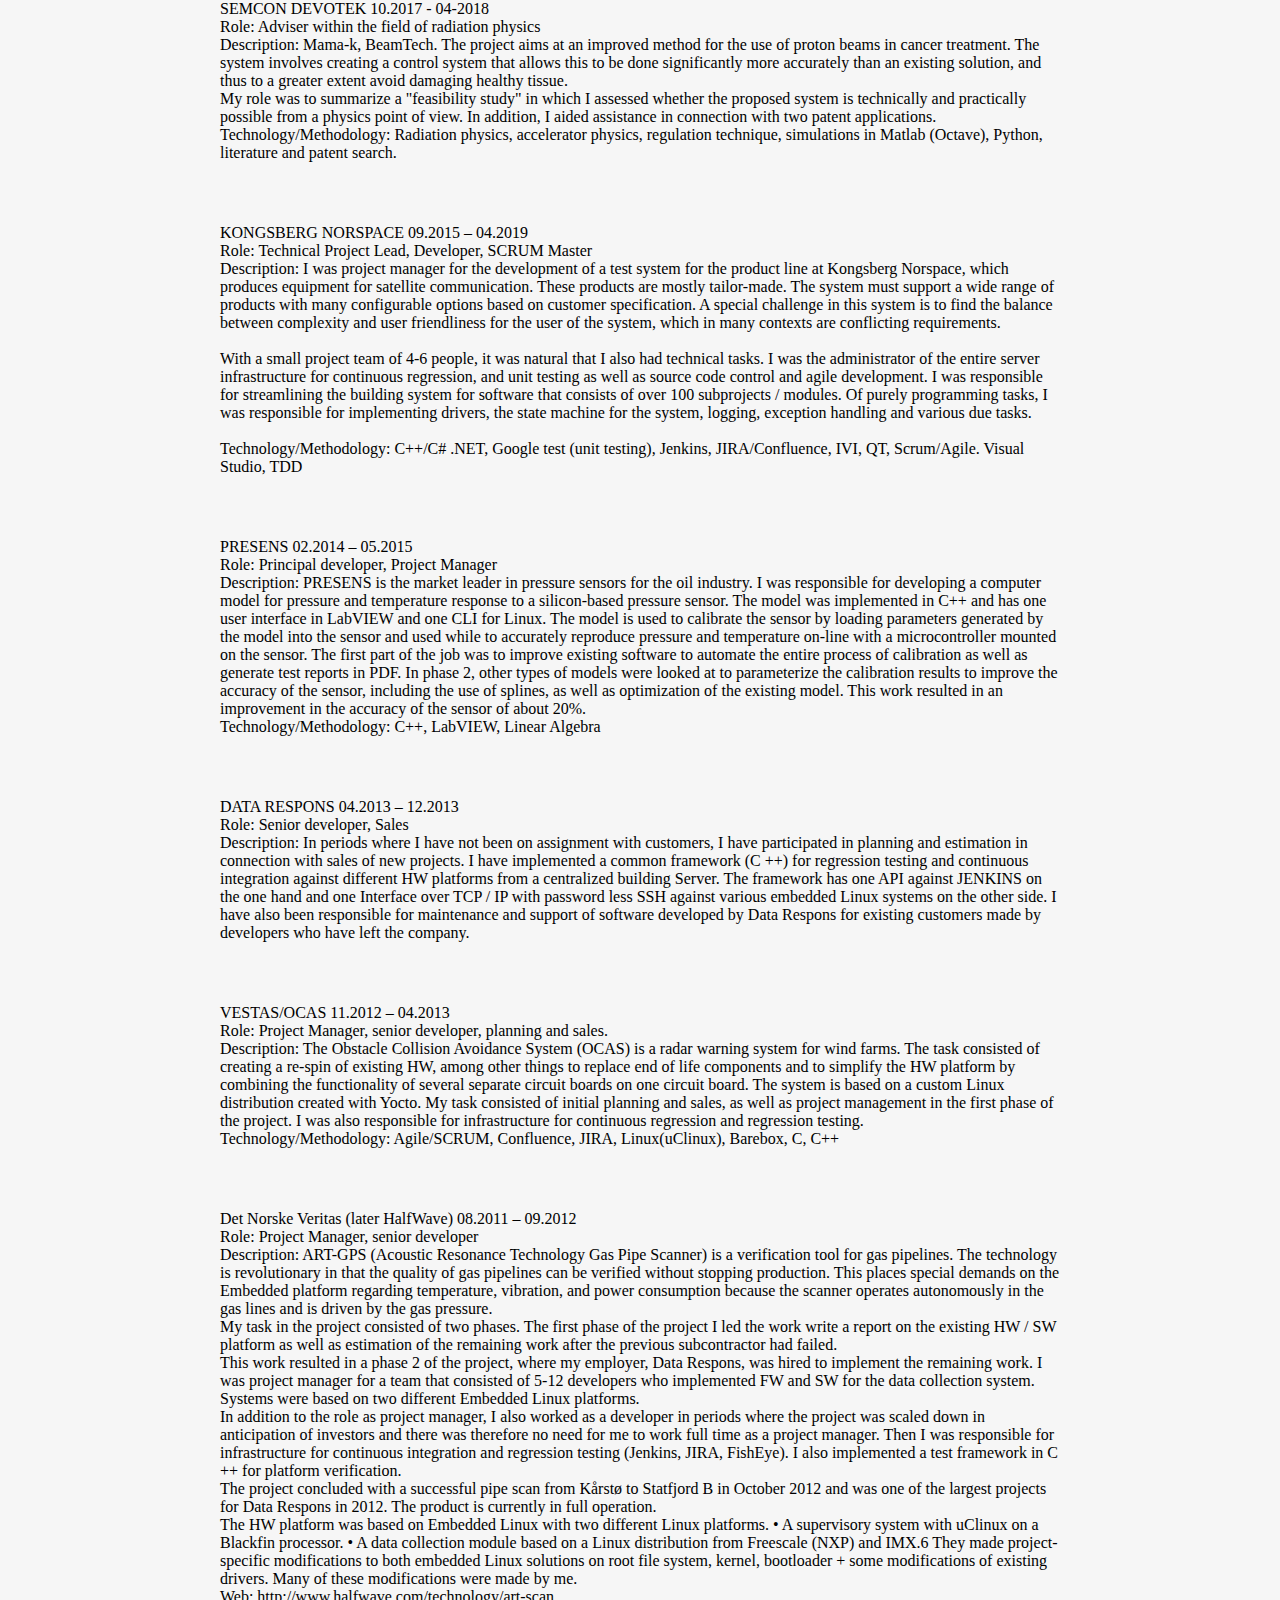
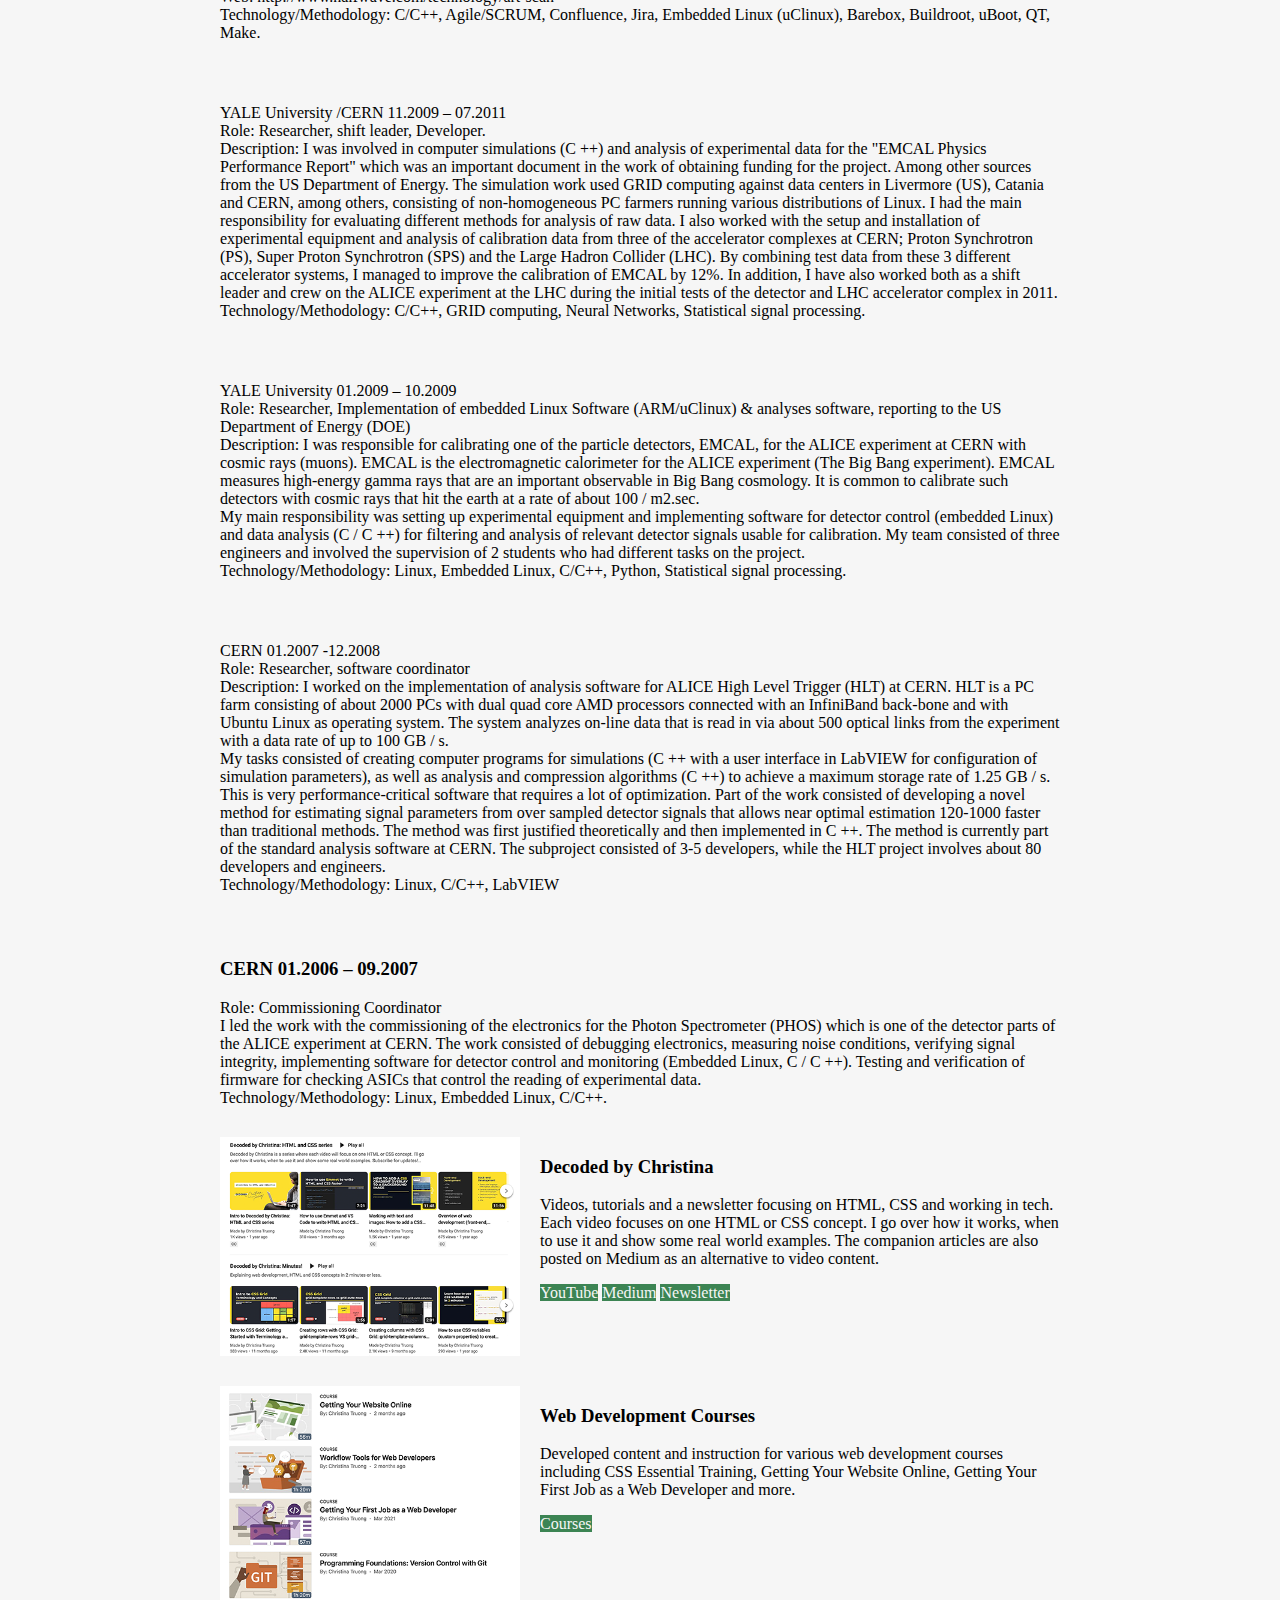
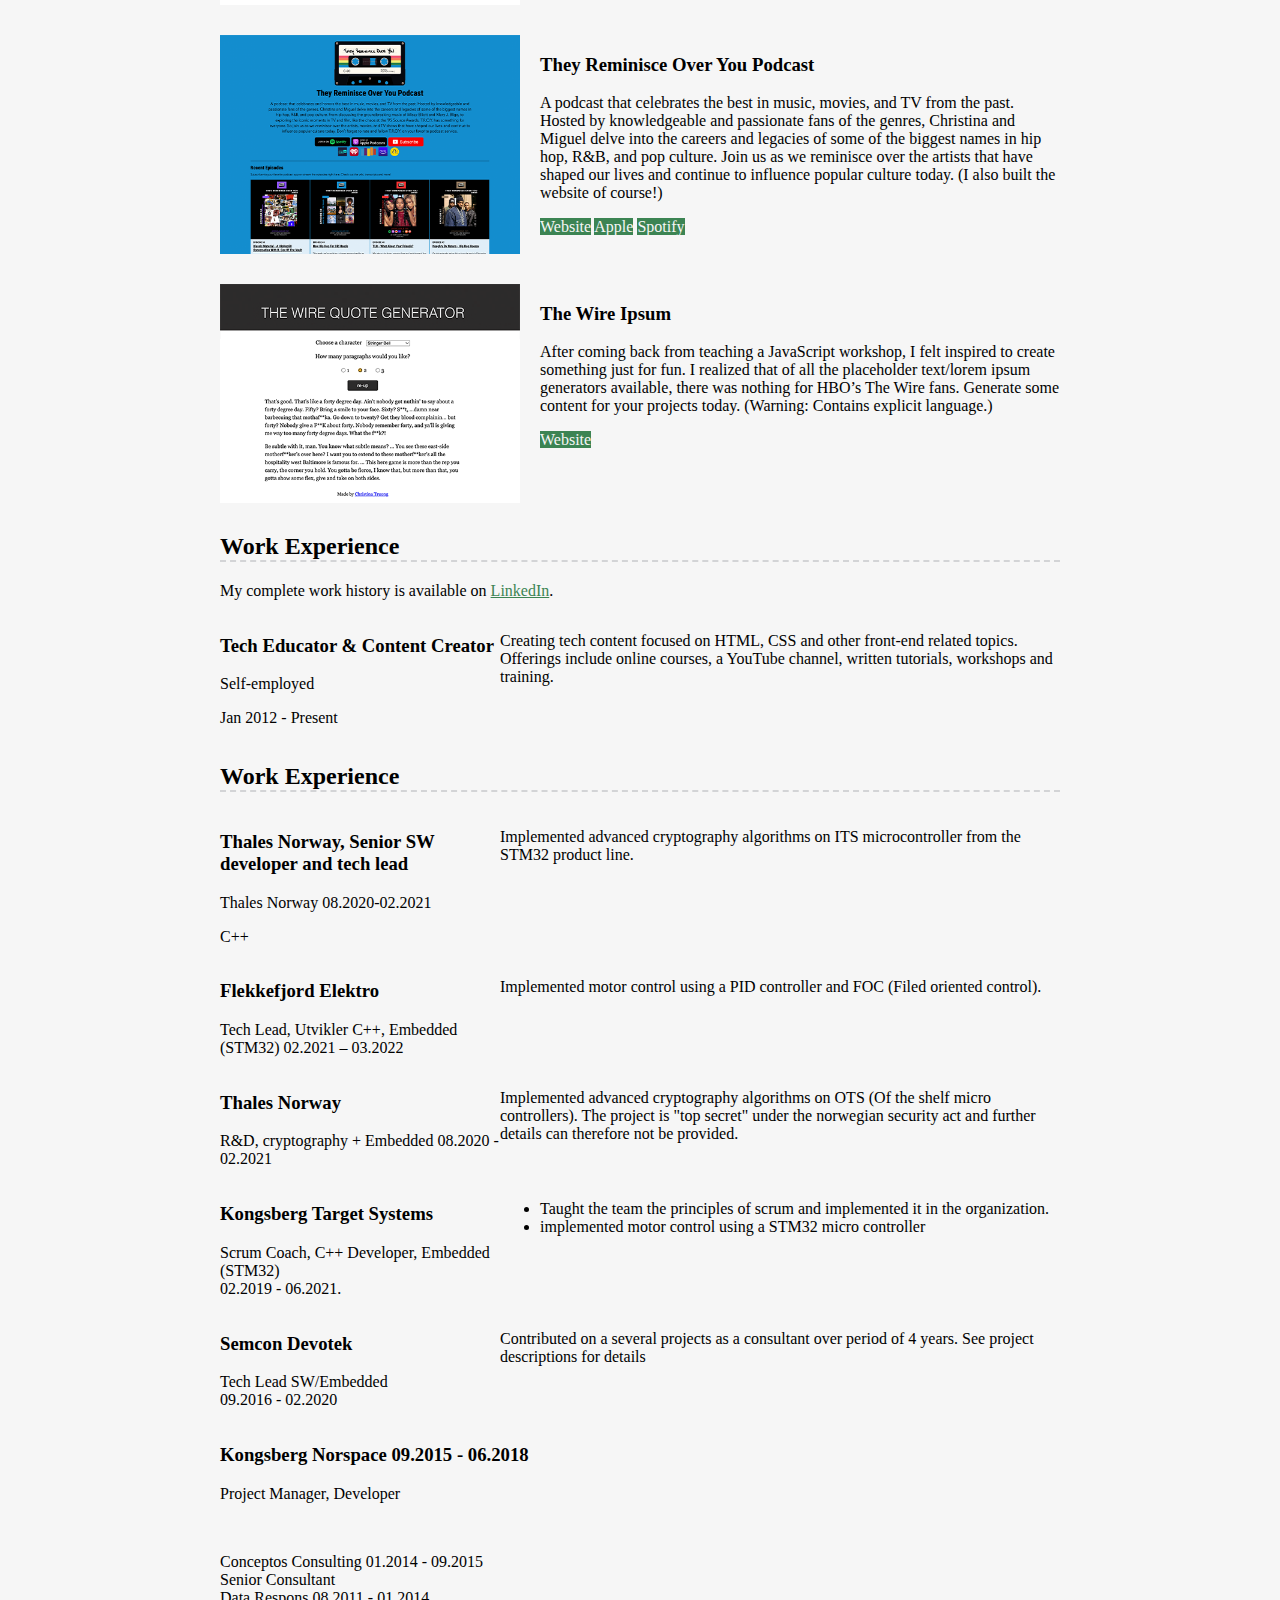
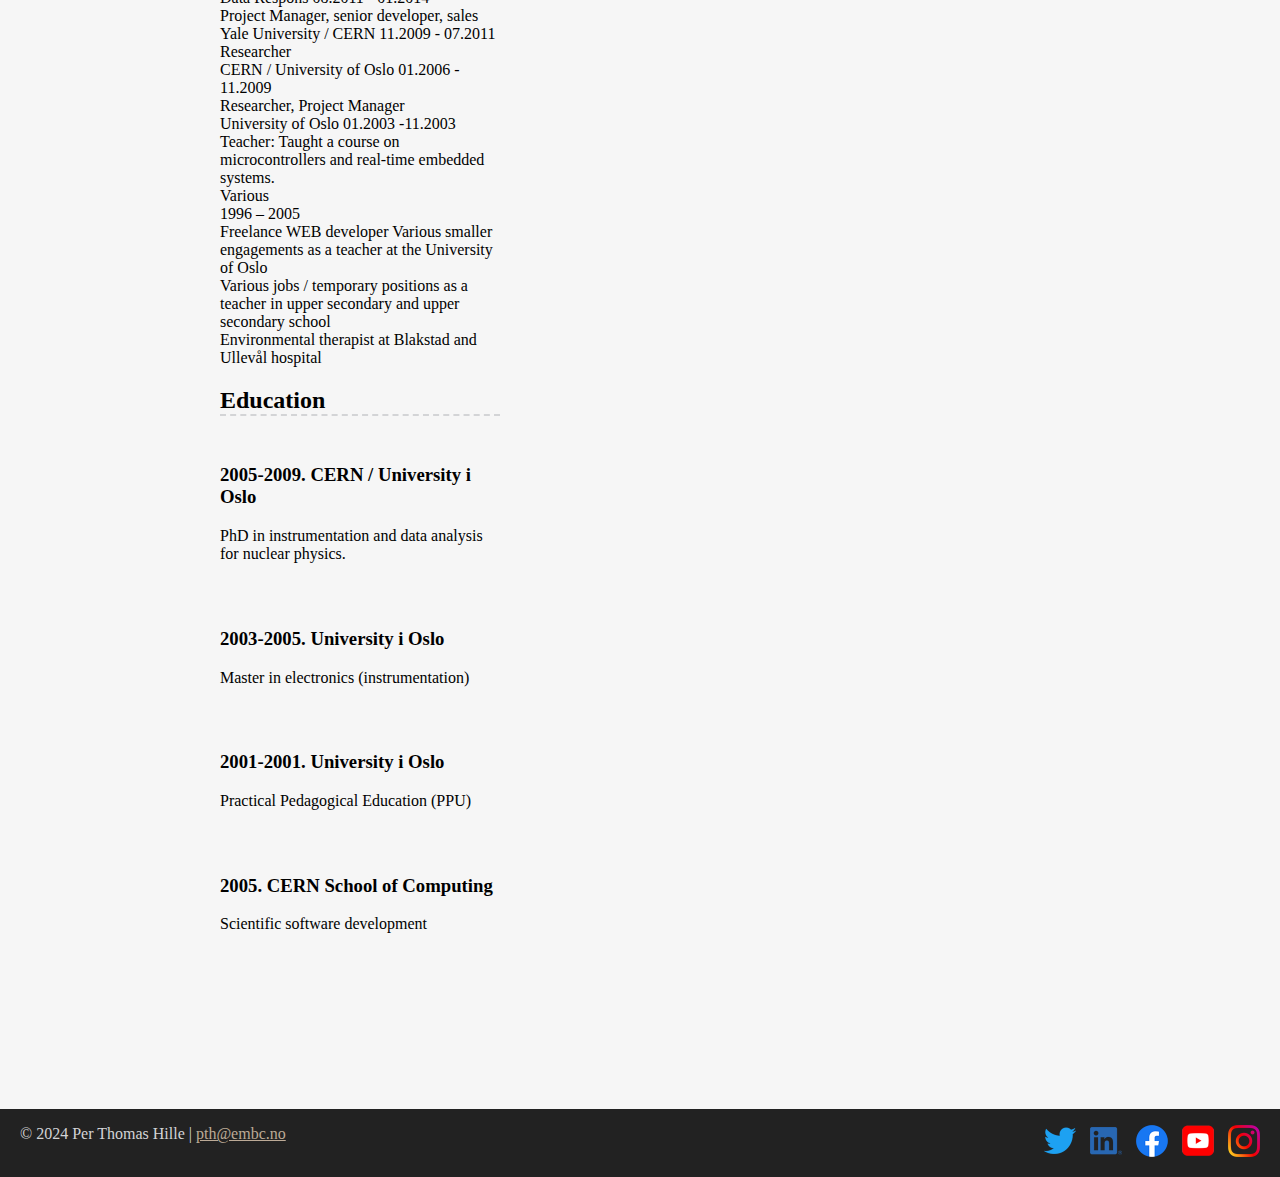
==== commit fd0aef04: "learning css" ====
--- a/resume.html
+++ b/resume.html
@@ -12,10 +12,10 @@
     <header>
       <!-- Start content edits below this line. -->
       <div class="content-wrapper">
-      <h1>Per Thomas Hille</h1>
-      <h2>Tech Lead</h2>
-      <!-- End content edits here. -->
-      </div> 
+        <h1>Per Thomas Hille</h1>
+        <h2>Tech Lead</h2>
+        <!-- End content edits here. -->
+      </div>
     </header>
 
     <main class="content-wrapper">
@@ -23,15 +23,28 @@
       <section class="resume-section">
         <!-- Start content edits below this line. -->
         <h2>Profile</h2>
-        <p>My name is Per Thomas Hille. I am a tech freak and is interested in anything related to technology. <br><br>
-          Outside my professional endeavors I am passionate about music and sports. I play classical piano, and Im a big fan of
+        <p>My name is Per Thomas Hille. I am a tech freak and is interested in
+          anything related to technology. <br><br>
+          Outside my professional endeavors I am passionate about music and
+          sports. I play classical piano, and Im a big fan of
           cycling and formula 1 as well as many other sports.
-          
-          On the professional level I have a PhD in instrumentation for nuclear physics from CERN and a master’s degree in electronics from the University of Oslo. I have also worked as a researcher at Yale. I have extensive experience with the development and verification of SW projects and embedded systems both as a developer and as a Tech-Lead, Scrum Master, and project manager.
-          My core technical skills are C ++, embedded Linux and microcontroller programming on STM32 with FreeRTOS. I also have experience in several other areas.
-          In the last couple of years, I have taken a great interest in everything related to Data Science and Machine Learning, especially artificial intelligence, and have updated myself a professionally in this field.
-          I was security cleared at level "SECRET" and "NATO SECRET" in February 2021.
-      </p>
+
+          On the professional level I have a PhD in instrumentation for nuclear
+          physics from CERN and a master’s degree in electronics from the
+          University of Oslo. I have also worked as a researcher at Yale. I have
+          extensive experience with the development and verification of SW
+          projects and embedded systems both as a developer and as a Tech-Lead,
+          Scrum Master, and project manager.
+          My core technical skills are C ++, embedded Linux and microcontroller
+          programming on STM32 with FreeRTOS. I also have experience in several
+          other areas.
+          In the last couple of years, I have taken a great interest in
+          everything related to Data Science and Machine Learning, especially
+          artificial intelligence, and have updated myself a professionally in
+          this field.
+          I was security cleared at level "SECRET" and "NATO SECRET" in February
+          2021.
+        </p>
         <a href="index.html">Back to homepage</a>
 
         <!-- End content edits here. -->
@@ -40,417 +53,709 @@
       <section class="resume-section">
         <h2>Core competence</h2>
         <ul>
-        <li>C/C++ for backend</li>
-        <li>C/C++ for embedded Linux</li>
-        <li>Python</li>
-        <li>STM32, FreeRTOS</li>
-        <li>Yocto</li>
-        <li>Agile/SCRUM, DevOps</li>
-        <li>Continuous integration and Regression testing, TDD </li>
-        <li>Mathematical Modeling, Signal processing </li> 
-        <li>LabVIEW</li>
-        <li> Socket programming (Linux) </li>
-        <li>Technical Project Management </li>
+          <li>C/C++ for backend</li>
+          <li>C/C++ for embedded Linux</li>
+          <li>Python</li>
+          <li>STM32, FreeRTOS</li>
+          <li>Yocto</li>
+          <li>Agile/SCRUM, DevOps</li>
+          <li>Continuous integration and Regression testing, TDD </li>
+          <li>Mathematical Modeling, Signal processing </li>
+          <li>LabVIEW</li>
+          <li> Socket programming (Linux) </li>
+          <li>Technical Project Management </li>
         </ul>
       </section>
-
 
       <!-- //  PROJECTS  // -->
       <section class="resume-section">
         <!-- Start content edits below this line. -->
         <h2>Projects</h2>
         <section class="project-item">
-          <img src="images/project-decoded-youtube-500px.png" srcset="images/project-decoded-youtube-1000px.png 2x" alt="Decoded by PTH">
+          <img src="images/project-decoded-youtube-500px.png"
+            srcset="images/project-decoded-youtube-1000px.png 2x"
+            alt="Decoded by PTH">
         </section>
 
         <section class="project-item"></section>
-        <p> Thales	Norway					05.2022 - ongoing <br>
+        <p> Thales Norway 05.2022 - ongoing <br>
           Role: Developer <br>
-          Description: The project is graded in accordance with the Norwegian Security Act and further details can therefore not be given. <br> 
-          Technology/Methodology:  C++, Intel SGX. <br>
-        </p>
-      </section>
+          Description: The project is graded in accordance with the Norwegian
+          Security Act and further details can therefore not be given. <br>
+          Technology/Methodology: C++, Intel SGX. <br>
+        </p>
+      </section>
+
+      <section class="project-item">
+        <p>
+          Flekkefjord Elektro 01.2021 - 04.2022 <br>
+          Rolle: Technical Lead, Developer
+          Description: R&D project within motor control using Field Oriented
+          Control (FOC). Continuation of <br> project from 2017, (see detailed
+          description on page 3(put hrf here !!)) <br>
+        </p>
+      </section>
+
+      <section class="project-item">
+        <p>
+          Thales Norway 08.2020 - 03.2021 <br>
+          Role: R&D cryptography <br>
+          Description: The project is graded in accordance with the Norwegian
+          Security Act and further details can therefore not be given. <br>
+          Technology/Methodology: Intel SGX, NASM, cryptography (AES-GSM),
+          C-ABI, ELF, Rust. GNU Assembler. <br>
+        </p>
+      </section>
+
+      <section class="project-item">
+        <p>
+          Thales Norway 11.2020 - 03-2021
+          Role: R&D IOT for Military Applications
+          Description: The project is graded in accordance with the Norwegian
+          Security Act and further details can therefore not be given.
+          Technology/Methodology: STM32 – STM8 product line, FreeRTOS. Protobuf,
+          STMCuebeIDE. cryptography (Ascon + AES-CCM, ChaCHa20).
+        </p>
+      </section>
+
+      <section class="project-item">
+        <p>
+          KONGSBERG TARGET SYSTEMS 02.2019 - 08.2021 <br>
+          Role1: Scrum Coach (+ DevOps), <br>
+          Description: Kongsberg Target Systems makes electronic target targets
+          and is the market leader in Norway. In connection with entering new
+          markets, they want to have better control of their software processes
+          to avoid delays in important deliveries. In this connection, I have
+          been hired to introduce SCRUM / Agile in the company and make
+          recommendations regarding the actual development methodology,
+          especially methodology related to testing and verification.
+          Technology/Methodology: SCRUM/Agile, Google Test, C++, Jira, DevOps,
+          Continuous integration, regression testing, test driven development.<br>
+          Role2: Senior Developer <br>
+          As a continuation of the work as Scrum Coach, I was hired to help with
+          the actual implementation of the new system. This is a cloud solution
+          where updating SW is done within a DevOps regime. I am responsible for
+          developing a custom Linux distribution based on Yocto / Poky. This
+          will run various applications using Docker containers that are updated
+          from a separate cloud service. I am also responsible for quality
+          assurance of existing SW solutions by introducing unit testing,
+          regression testing and continuous integration. This code is written in
+          C ++. Furthermore, I have implemented FW for several STM32 micro
+          controllers that communicate with an embedded Linux over CAN bus as
+          well as ISOTP-CAN with protobuf as protocol on top of as ISOTP-CAN. I
+          have also written bootloaders for the same microcontrollers.<br>
+
+          Technology/Methodology: FreeRTOS, CAN-bus, protobuf, ISOTP-CAN,
+          DevOps, Google Test, C++, CI, regression testing, TDD, Linux, Yocto,
+          Docker, DHCP, Network configuration. Jenkins (script-based pipelines)
+          <br>
+
+          Web: http://www.kongsberg-ts.no/en/ <br>
+        </p>
+      </section>
+
+      <section class="project-item">
+        <p>
+          KONGSBERG FERROTECH: 03.2019 – 11.2019 <br>
+          Role: Tech Lead SW/Embedded, Developer, Scrum Master, System design
+          <br>
+          Description: Kongsberg Ferrotech makes SUVs (Subsea Unmanned Vehicles)
+          for repairing oil and gas lines. A prototype is currently under
+          development and I am responsible technical lead for SW and FW for this
+          prototype. The SW / FW system consists of a control system running on
+          a Linux PC top side (on a boat) that communicates with 8 embedded
+          modules in the ROV running FreeRTOS. Communication takes place via an
+          umbilical over TCP / IP with a protobuf protocol. Configuration of the
+          system is done via XML. In addition to being a tech lead, my task is
+          to implement the protocol including parsing and validation of XML
+          configuration files as well as all other business logic in, state
+          machines etc. that run top page. The graphical interface is made in
+          QT, I have also been involved in this development. <br>
+
+          The programming language for all SW / FW is mainly C ++ with some
+          elements C.<br>
+
+          Web: https://www.kferrotech.no/ <br>
+          Technology/Methodology: Systems Engineering, Enterprise Architect, QT,
+          C, C++, Embedded (FreeRTOS), protobuf, XML, XSD, Agile/Scrum, Jira,
+          Confluence, Continuous Integration and regression testing, Network
+          socket programming (UDP&TCP).<br>
+        </p>
+      </section>
+
+      <section class="project-item">
+        <p>
+
+          SEMCON DEVOTEK/Flekkefjord Elektro 06.2017 - 11.2019 <br>
+          Role: Technical Lead, Senior Developer <br>
+          Description: R&D Project in control technology and motor control using
+          Field Oriented Control (FOC). The project involves making an
+          electro-mechanical winch with a very high efficiency. The winch is so
+          compact that all electronics can fit inside the drum. With high
+          voltages and high power at a small volume, this places very special
+          demands on risk analysis, requirements handling and testing. The
+          system also has very strict real-time requirements due to PWM
+          frequencies that must operate outside the audible range.
+
+          I have had the following main tasks in the project. <br>
+
+          <ul>
+            <li>Technical Lead / Scrum Master: Requirement’s specification, risk
+              analysis, planning of implementation and reporting to the
+              management at Semcon. </li>
+            <li> System Design using Enterprise Architect</li>
+            <li> Control SW in C ++ running cross platform (Linux PC, Linux
+              Embedded Arm + Windows) </li>
+            <li> Motor control SW in C ++ running under FreeRTOS on an STM32 MCU
+            </li>
+            <li> Monitoring in Python </li>
+            <li>Modifications to a Yocto based Embedded Linux distro, including
+              configuration of GPIO, UART, as well </li>
+            <li>modifications to Device Three Source / Blob (DTS / DTB) </li>
+          </ul>
+
+          Web: https://fecreate.com/solutions/ <br>
+          Technology/Methodology: C, C++, Python, DSP & Real time Programming,
+          Embedded Linux, DTS/DTB, FreeRTOS, Systems Engineering (UML and
+          SysML), Jira, Confluence <br>
+        </p>
+      </section>
+
+      <section class="project-item">
+        <p>
+          SEMCON DEVOTEK 10.2017 - 04-2018 <br>
+          Role: Adviser within the field of radiation physics <br>
+          Description: Mama-k, BeamTech. The project aims at an improved method
+          for the use of proton beams in cancer treatment. The system involves
+          creating a control system that allows this to be done significantly
+          more accurately than an existing solution, and thus to a greater
+          extent avoid damaging healthy tissue.<br>
+
+          My role was to summarize a "feasibility study" in which I assessed
+          whether the proposed system is technically and practically possible
+          from a physics point of view. In addition, I aided assistance in
+          connection with two patent applications. <br>
+
+          Technology/Methodology: Radiation physics, accelerator physics,
+          regulation technique, simulations in Matlab (Octave), Python,
+          literature and patent search. <br>
+        </p>
+      </section>
+
+      <section class="project-item">
+        <p>
+          KONGSBERG NORSPACE 09.2015 – 04.2019 <br>
+
+          Role: Technical Project Lead, Developer, SCRUM Master <br>
+          Description: I was project manager for the development of a test
+          system for the product line at Kongsberg Norspace, which produces
+          equipment for satellite communication. These products are mostly
+          tailor-made. The system must support a wide range of products with
+          many configurable options based on customer specification. A special
+          challenge in this system is to find the balance between complexity and
+          user friendliness for the user of the system, which in many contexts
+          are conflicting requirements. <br><br>
+
+          With a small project team of 4-6 people, it was natural that I also
+          had technical tasks. I was the administrator of the entire server
+          infrastructure for continuous regression, and unit testing as well as
+          source code control and agile development. I was responsible for
+          streamlining the building system for software that consists of over
+          100 subprojects / modules.
+          Of purely programming tasks, I was responsible for implementing
+          drivers, the state machine for the system, logging, exception handling
+          and various due tasks. <br><br>
+          Technology/Methodology: C++/C# .NET, Google test (unit testing),
+          Jenkins, JIRA/Confluence, IVI, QT, Scrum/Agile. Visual Studio, TDD <br>
+
+        </p>
+      </section>
+
+      <section class="project-item">
+        <p>
+          PRESENS 02.2014 – 05.2015 <br>
+          Role: Principal developer, Project Manager <br>
+          Description: PRESENS is the market leader in pressure sensors for the
+          oil industry. I was responsible for developing a computer model for
+          pressure and temperature response to a silicon-based pressure sensor.
+          The model was implemented in C++ and has one user interface in LabVIEW
+          and one CLI for Linux. The model is used to calibrate the sensor by
+          loading parameters generated by the model into the sensor and used
+          while to accurately reproduce pressure and temperature on-line with a
+          microcontroller mounted on the sensor. The first part of the job was
+          to improve existing software to automate the entire process of
+          calibration as well as generate test reports in PDF. In phase 2, other
+          types of models were looked at to parameterize the calibration results
+          to improve the accuracy of the sensor, including the use of splines,
+          as well as optimization of the existing model. This work resulted in
+          an improvement in the accuracy of the sensor of about 20%. <br>
+          Technology/Methodology: C++, LabVIEW, Linear Algebra <br>
+        </p>
+      </section>
+
+      <section class="project-item">
+        <p>
+          DATA RESPONS 04.2013 – 12.2013 <br>
+          Role: Senior developer, Sales <br>
+          Description: In periods where I have not been on assignment with
+          customers, I have participated in planning and estimation in
+          connection with sales of new projects. I have implemented a common
+          framework (C ++) for regression testing and continuous integration
+          against different HW platforms from a centralized building Server. The
+          framework has one API against JENKINS on the one hand and one
+          Interface over TCP / IP with password less SSH against various
+          embedded Linux systems on the other side. I have also been responsible
+          for maintenance and support of software developed by Data Respons for
+          existing customers made by developers who have left the company.
+        </p>
+      </section>
+
+      <section class="project-item">
+        <p>
+          VESTAS/OCAS 11.2012 – 04.2013 <br>
+          Role: Project Manager, senior developer, planning and sales.<br>
+          Description: The Obstacle Collision Avoidance System (OCAS) is a radar
+          warning system for wind farms. The task consisted of creating a
+          re-spin of existing HW, among other things to replace end of life
+          components and to simplify the HW platform by combining the
+          functionality of several separate circuit boards on one circuit board.
+          The system is based on a custom Linux distribution created with Yocto.
+          My task consisted of initial planning and sales, as well as project
+          management in the first phase of the project. I was also responsible
+          for infrastructure for continuous regression and regression testing.<br>
+
+          Technology/Methodology: Agile/SCRUM, Confluence, JIRA, Linux(uClinux),
+          Barebox, C, C++
+        </p>
+      </section>
+
+      <section class="project-item">
+        <p>
+          Det Norske Veritas (later HalfWave) 08.2011 – 09.2012 <br>
+          Role: Project Manager, senior developer <br>
+
+          Description: ART-GPS (Acoustic Resonance Technology Gas Pipe Scanner)
+          is a verification tool for gas pipelines. The technology is
+          revolutionary in that the quality of gas pipelines can be verified
+          without stopping production. This places special demands on the
+          Embedded platform regarding temperature, vibration, and power
+          consumption because the scanner operates autonomously in the gas lines
+          and is driven by the gas pressure. <br>
+
+          My task in the project consisted of two phases. The first phase of the
+          project I led the work write a report on the existing HW / SW platform
+          as well as estimation of the remaining work after the previous
+          subcontractor had failed.<br>
+
+          This work resulted in a phase 2 of the project, where my employer,
+          Data Respons, was hired to implement the remaining work. I was project
+          manager for a team that consisted of 5-12 developers who implemented
+          FW and SW for the data collection system. Systems were based on two
+          different Embedded Linux platforms. <br>
+
+          In addition to the role as project manager, I also worked as a
+          developer in periods where the project was scaled down in anticipation
+          of investors and there was therefore no need for me to work full time
+          as a project manager.
+          Then I was responsible for infrastructure for continuous integration
+          and regression testing (Jenkins, JIRA, FishEye). I also implemented a
+          test framework in C ++ for platform verification. <br>
+
+          The project concluded with a successful pipe scan from Kårstø to
+          Statfjord B in October 2012 and was one of the largest projects for
+          Data Respons in 2012. The product is currently in full operation.<br>
+
+          The HW platform was based on Embedded Linux with two different Linux
+          platforms.
+          • A supervisory system with uClinux on a Blackfin processor.
+          • A data collection module based on a Linux distribution from
+          Freescale (NXP) and IMX.6
+          They made project-specific modifications to both embedded Linux
+          solutions on root file system, kernel, bootloader + some modifications
+          of existing drivers. Many of these modifications were made by me. <br>
+
+          Web: http://www.halfwave.com/technology/art-scan <br>
+          Technology/Methodology: C/C++, Agile/SCRUM, Confluence, Jira, Embedded
+          Linux (uClinux), Barebox, Buildroot, uBoot, QT, Make.
+        </p>
+      </section>
+
+      <section class="project-item">
+        <p>
+          YALE University /CERN 11.2009 – 07.2011 <br>
+          Role: Researcher, shift leader, Developer. <br>
+          Description: I was involved in computer simulations (C ++) and
+          analysis of experimental data for the
+          "EMCAL Physics Performance Report" which was an important document in
+          the work of obtaining funding for the project. Among other sources
+          from the US Department of Energy. The simulation work used GRID
+          computing against data centers in Livermore (US), Catania and CERN,
+          among others, consisting of non-homogeneous PC farmers running various
+          distributions of Linux. I had the main responsibility for evaluating
+          different methods for analysis of raw data. I also worked with the
+          setup and installation of experimental equipment and analysis of
+          calibration data from three of the accelerator complexes at CERN;
+          Proton Synchrotron (PS), Super Proton Synchrotron (SPS) and the Large
+          Hadron Collider (LHC). By combining test data from these 3 different
+          accelerator systems, I managed to improve the calibration of EMCAL by
+          12%.
+
+          In addition, I have also worked both as a shift leader and crew on the
+          ALICE experiment at the LHC during the initial tests of the detector
+          and LHC accelerator complex in 2011.
+          Technology/Methodology: C/C++, GRID computing, Neural Networks,
+          Statistical signal processing.
+        </p>
+      </section>
+
+      <section class="project-item">
+        <p>
+          YALE University 01.2009 – 10.2009 <br>
+          Role: Researcher, Implementation of embedded Linux Software
+          (ARM/uClinux) & analyses software, reporting to the US Department of
+          Energy (DOE) <br>
+          Description: I was responsible for calibrating one of the particle
+          detectors, EMCAL, for the ALICE experiment at CERN with cosmic rays
+          (muons). EMCAL is the electromagnetic calorimeter for the ALICE
+          experiment (The Big Bang experiment). EMCAL measures high-energy gamma
+          rays that are an important observable in Big Bang cosmology. It is
+          common to calibrate such detectors with cosmic rays that hit the earth
+          at a rate of about 100 / m2.sec. <br>
+
+          My main responsibility was setting up experimental equipment and
+          implementing software for detector control (embedded Linux) and data
+          analysis (C / C ++) for filtering and analysis of relevant detector
+          signals usable for calibration. My team consisted of three engineers
+          and involved the supervision of 2 students who had different tasks on
+          the project.<br>
+
+          Technology/Methodology: Linux, Embedded Linux, C/C++, Python,
+          Statistical signal processing. <br>
+        </p>
+      </section>
+
+      <section class="project-item">
+        <p>
+          CERN 01.2007 -12.2008 <br>
+          Role: Researcher, software coordinator <br>
+          Description: I worked on the implementation of analysis software for
+          ALICE High Level Trigger (HLT) at CERN. HLT is a PC farm consisting of
+          about 2000 PCs with dual quad core AMD processors connected with an
+          InfiniBand back-bone and with Ubuntu Linux as operating system. The
+          system analyzes on-line data that is read in via about 500 optical
+          links from the experiment with a data rate of up to 100 GB / s. <br>
+
+          My tasks consisted of creating computer programs for simulations (C ++
+          with a user interface in LabVIEW for configuration of simulation
+          parameters), as well as analysis and compression algorithms (C ++) to
+          achieve a maximum storage rate of 1.25 GB / s. This is very
+          performance-critical software that requires a lot of optimization.
+          Part of the work consisted of developing a novel method for estimating
+          signal parameters from over sampled detector signals that allows near
+          optimal estimation 120-1000 faster than traditional methods. The
+          method was first justified theoretically and then implemented in C ++.
+          The method is currently part of the standard analysis software at
+          CERN. The subproject consisted of 3-5 developers, while the HLT
+          project involves about 80 developers and engineers. <br>
+
+          Technology/Methodology: Linux, C/C++, LabVIEW <br>
+        </p>
+      </section>
+
+      <section class="project-item">
+        <h3> CERN 01.2006 – 09.2007 </h3>
+          Role: Commissioning Coordinator <br>
+          I led the work with the commissioning of the electronics for the
+          Photon Spectrometer (PHOS) which is one of the detector parts of the
+          ALICE experiment at CERN.
+          The work consisted of debugging electronics, measuring noise
+          conditions, verifying signal integrity, implementing software for
+          detector control and monitoring (Embedded Linux, C / C ++). Testing
+          and verification of firmware for checking ASICs that control the
+          reading of experimental data. <br>
+          Technology/Methodology: Linux, Embedded Linux, C/C++.
         
-      <section class="project-item">
-      <p>
-          Flekkefjord Elektro   				01.2021 - 04.2022 <br>
-          Rolle: Technical Lead, Developer
-          Description: R&D project within motor control using Field Oriented Control (FOC).  Continuation of <br> project from 2017, (see detailed description on page 3(put hrf here !!)) <br>
-        </p> 
-      </section>
-
-      <section class="project-item">
-        <p>
-          Thales	Norway					08.2020 - 03.2021 <br>
-          Role: R&D cryptography <br>
-          Description: The project is graded in accordance with the Norwegian Security Act and further details can therefore not be given.  <br>
-          Technology/Methodology:  Intel SGX, NASM, cryptography (AES-GSM), C-ABI, ELF, Rust. GNU Assembler. <br>
-        </p>
-      </section>
+      </section>
+
+      <!-- To add more items, copy this whole <section></section> block-->
+
+      <section class="project-item">
+        <img src="images/project-decoded-youtube-500px.png"
+          srcset="images/project-decoded-youtube-1000px.png 2x"
+          alt="Decoded by Christina YouTube video thumbnails">
+        <h3>Decoded by Christina</h3>
+        <p>Videos, tutorials and a newsletter focusing on HTML, CSS and working
+          in tech. Each video focuses on one HTML or CSS concept. I go over how
+          it works, when to use it and show some real world examples. The
+          companion articles are also posted on Medium as an alternative to
+          video content.</p>
+        <a class="btn" href="https://www.youtube.com/@madebychristina"
+          target="_blank">YouTube</a>
+        <a class="btn" href="https://medium.com/@christinatruong"
+          target="_blank">Medium</a>
+        <a class="btn" href="https://bychristina.substack.com/" target="_blank">Newsletter</a>
+      </section>
+
+      <section class="project-item">
+        <img src="images/project-courses-500px.png"
+          srcset="images/project-courses-1000px.png 2x"
+          alt="List of course names and thumbnails">
+        <h3>Web Development Courses</h3>
+        <p>Developed content and instruction for various web development courses
+          including CSS Essential Training, Getting Your Website Online, Getting
+          Your First Job as a Web Developer and more.</p>
+        <a class="btn" href="https://christinatruong.com/courses/"
+          target="_blank">Courses</a>
+      </section>
+
+      <section class="project-item">
+        <img src="images/project-troy-podcast-500px.png"
+          srcset="images/project-troy-podcast-1000px.png 2x"
+          alt="The TROY podcast website homepage">
+        <h3>They Reminisce Over You Podcast</h3>
+        <p>A podcast that celebrates the best in music, movies, and TV from the
+          past. Hosted by knowledgeable and passionate fans of the genres,
+          Christina and Miguel delve into the careers and legacies of some of
+          the biggest names in hip hop, R&B, and pop culture. Join us as we
+          reminisce over the artists that have shaped our lives and continue to
+          influence popular culture today. (I also built the website of course!)</p>
+        <a class="btn" href="https://troypodcast.com/" target="_blank">Website</a>
+        <a class="btn"
+          href="https://podcasts.apple.com/us/podcast/they-reminisce-over-you/id1541737531"
+          target="_blank">Apple</a>
+        <a class="btn"
+          href="https://open.spotify.com/show/7JsQ0j7qldRFpHt63AI8Cn"
+          target="_blank">Spotify</a>
+      </section>
+
+      <section class="project-item">
+        <img src="images/project-the-wire-ipsum-500px.png"
+          srcset="images/project-the-wire-ipsum-1000px.png 2x"
+          alt="The Wire Ipsum quote generator website">
+        <h3>The Wire Ipsum</h3>
+        <p>After coming back from teaching a JavaScript workshop, I felt
+          inspired to create something just for fun. I realized that of all the
+          placeholder text/lorem ipsum generators available, there was nothing
+          for HBO’s The Wire fans. Generate some content for your projects
+          today. (Warning: Contains explicit language.)</p>
+        <a class="btn" href="https://thewireipsum.com" target="_blank">Website</a>
+      </section>
+
+      <!-- //  WORK EXPERIENCE  // -->
+      <section class="resume-section">
+        <!-- Start content edits below this line.  -->
+        <h2>Work Experience</h2>
+        <p>My complete work history is available on <a href="https://ca.linkedin.com/in/christinatruong" target="_blank">LinkedIn</a>.</p>
+
+        <section class="work-item">
+          <div class="work-details">
+            <h3>Tech Educator & Content Creator</h3>
+            <p>Self-employed</p>
+            <p>Jan 2012 - Present</p>
+          </div>
+          
+          <div class="work-summary">
+            <p>Creating tech content focused on HTML, CSS and other front-end related topics. Offerings include online courses, a YouTube channel, written tutorials, workshops and training.</p>
+          </div>
+        </section>
       
-      <section class="project-item"> 
-      <p>
-        Thales	Norway					11.2020 - 03-2021
-            Role: R&D IOT for Military Applications
-            Description: The project is graded in accordance with the Norwegian Security Act and further details can therefore not be given.  
-            Technology/Methodology:  STM32 – STM8 product line, FreeRTOS. Protobuf, STMCuebeIDE. cryptography (Ascon + AES-CCM, ChaCHa20).
-        </p>
-      </section>
-        
-      <section class="project-item">
-      <p>
-          KONGSBERG TARGET SYSTEMS						02.2019 - 08.2021 <br>
-          Role1: Scrum Coach (+ DevOps), <br>
-          Description:  Kongsberg Target Systems makes electronic target targets and is the market leader in Norway. In connection with entering new markets, they want to have better control of their software processes to avoid delays in important deliveries. In this connection, I have been hired to introduce SCRUM / Agile in the company and make recommendations regarding the actual development methodology, especially methodology related to testing and verification.
-          Technology/Methodology: SCRUM/Agile, Google Test, C++, Jira, DevOps, Continuous integration, regression testing, test driven development.<br>
-          Role2: Senior Developer  <br>
-          As a continuation of the work as Scrum Coach, I was hired to help with the actual implementation of the new system. This is a cloud solution where updating SW is done within a DevOps regime. I am responsible for developing a custom Linux distribution based on Yocto / Poky. This will run various applications using Docker containers that are updated from a separate cloud service. I am also responsible for quality assurance of existing SW solutions by introducing unit testing, regression testing and continuous integration. This code is written in C ++. Furthermore, I have implemented FW for several STM32 micro controllers that communicate with an embedded Linux over CAN bus as well as ISOTP-CAN with protobuf as protocol on top of as ISOTP-CAN. I have also written bootloaders for the same microcontrollers.<br>
-
-          Technology/Methodology: FreeRTOS, CAN-bus, protobuf, ISOTP-CAN, DevOps, Google Test, C++, CI, regression  testing, TDD, Linux, Yocto, Docker, DHCP, Network configuration.  Jenkins (script-based pipelines) <br>
-
-          Web:  http://www.kongsberg-ts.no/en/ <br>
-        </p>
-      </section>
-
-      <section class="project-item">
-        <p>
-          KONGSBERG FERROTECH:    						03.2019 – 11.2019 <br>
-          Role: Tech Lead SW/Embedded, Developer, Scrum Master, System design <br>
-        Description:  Kongsberg Ferrotech makes SUVs (Subsea Unmanned Vehicles) for repairing oil and gas lines. A prototype is currently under development and I am responsible technical lead for SW and FW for this prototype. The SW / FW system consists of a control system running on a Linux PC top side (on a boat) that communicates with 8 embedded modules in the ROV running FreeRTOS. Communication takes place via an umbilical over TCP / IP with a protobuf protocol. Configuration of the system is done via XML. In addition to being a tech lead, my task is to implement the protocol including parsing and validation of XML configuration files as well as all other business logic in, state machines etc. that run top page. The graphical interface is made in QT, I have also been involved in this development. <br>
-
-        The programming language for all SW / FW is mainly C ++ with some elements C.<br>
-
-        Web:  https://www.kferrotech.no/ <br>
-        Technology/Methodology: Systems Engineering, Enterprise Architect, QT, C, C++, Embedded (FreeRTOS), protobuf, XML, XSD, Agile/Scrum, Jira, Confluence, Continuous Integration and regression testing, Network socket programming (UDP&TCP).<br>
-        </p>
-      </section>
-
-      <section class="project-item"> 
-        <p>
-
-          SEMCON DEVOTEK/Flekkefjord Elektro   				06.2017 - 11.2019 <br>
-          Role: Technical Lead, Senior Developer <br>
-          Description: R&D Project in control technology and motor control using Field Oriented Control (FOC). The project involves making an electro-mechanical winch with a very high efficiency. The winch is so compact that all electronics can fit inside the drum. With high voltages and high power at a small volume, this places very special demands on risk analysis, requirements handling and testing. The system also has very strict real-time requirements due to PWM frequencies that must operate outside the audible range.
-          
-          I have had the following main tasks in the project. <br>
-          
-          <ul>
-          <li>Technical Lead / Scrum Master: Requirement’s specification, risk analysis, planning of implementation and reporting to the management at Semcon. </li>
-          <li> System Design using Enterprise Architect</li>
-          <li> Control SW in C ++ running cross platform (Linux PC, Linux Embedded Arm + Windows) </li>
-          <li> Motor control SW in C ++ running under FreeRTOS on an STM32 MCU </li>
-          <li> Monitoring in Python </li>
-          <li>Modifications to a Yocto based Embedded Linux distro, including configuration of GPIO, UART, as well </li>       
-          <li>modifications to Device Three Source / Blob (DTS / DTB) </li>
-          </ul>
-        
-          Web: https://fecreate.com/solutions/  <br>
-          Technology/Methodology: C, C++, Python, DSP & Real time Programming, Embedded Linux, DTS/DTB, FreeRTOS, Systems  Engineering (UML and SysML), Jira, Confluence <br>
-        </p>
-      </section>
-
-      <section class="project-item">
-        <p>
-          SEMCON DEVOTEK							10.2017 - 04-2018 <br>
-          Role:  Adviser within the field of radiation physics <br>
-          Description: Mama-k, BeamTech. The project aims at an improved method for the use of proton beams in cancer treatment. The system involves creating a control system that allows this to be done significantly more accurately than an existing solution, and thus to a greater extent avoid damaging healthy tissue.<br>
-
-          My role was to summarize a "feasibility study" in which I assessed whether the proposed system is technically and practically possible from a physics point of view. In addition, I aided assistance in connection with two patent applications. <br>
-
-          Technology/Methodology: Radiation physics, accelerator physics, regulation technique, simulations in Matlab (Octave), Python, literature and patent search. <br>
-        </p>
-      </section>
-
-      <section class="project-item">
-         <p>
-          KONGSBERG NORSPACE     09.2015 – 04.2019 <br>
-
-          Role: Technical Project Lead, Developer, SCRUM Master <br>
-          Description: I was project manager for the development of a test system for the product line at Kongsberg Norspace, which produces equipment for satellite communication. These products are mostly tailor-made. The system must support a wide range of products with many configurable options based on customer specification. A special challenge in this system is to find the balance between complexity and user friendliness for the user of the system, which in many contexts are conflicting requirements. <br><br>
-
-           With a small project team of 4-6 people, it was natural that I also had technical tasks. I was the administrator of the entire server infrastructure for continuous regression, and unit testing as well as source code control and agile development. I was responsible for streamlining the building system for software that consists of over 100 subprojects / modules.
-           Of purely programming tasks, I was responsible for implementing drivers, the state machine for the system, logging, exception handling and various due tasks. <br><br>
-           Technology/Methodology: C++/C# .NET, Google test (unit testing), Jenkins, JIRA/Confluence, IVI, QT, Scrum/Agile. Visual Studio, TDD <br>
-         
-          </p> 
-      </section>
-
-
-      <section class="project-item">
-         <p>
-          PRESENS 								 02.2014 – 05.2015 <br>
-          Role: Principal developer, Project Manager <br>
-          Description: PRESENS is the market leader in pressure sensors for the oil industry. I was responsible for developing a computer model for pressure and temperature response to a silicon-based pressure sensor. The model was implemented in C++ and has one user interface in LabVIEW and one CLI for Linux. The model is used to calibrate the sensor by loading parameters generated by the model into the sensor and used while to accurately reproduce pressure and temperature on-line with a microcontroller mounted on the sensor. The first part of the job was to improve existing software to automate the entire process of calibration as well as generate test reports in PDF. In phase 2, other types of models were looked at to parameterize the calibration results to improve the accuracy of the sensor, including the use of splines, as well as optimization of the existing model. This work resulted in an improvement in the accuracy of the sensor of about 20%. <br>
-          Technology/Methodology: C++, LabVIEW, Linear Algebra <br>
-         </p>
-      </section>
-
-        <section class="project-item">
-         <p> 
-         DATA RESPONS							     	        04.2013 – 12.2013 <br>
-          Role: Senior developer, Sales <br>
-          Description: In periods where I have not been on assignment with customers, I have participated in planning and estimation in connection with sales of new projects. I have implemented a common framework (C ++) for regression testing and continuous integration against different HW platforms from a centralized building Server. The framework has one API against JENKINS on the one hand and one Interface over TCP / IP with password less SSH against various embedded Linux systems on the other side. I have also been responsible for maintenance and support of software developed by Data Respons for existing customers made by developers who have left the company.
-         </p>
-        </section>
-
-        <section class="project-item">
-         <p>
-          VESTAS/OCAS								        11.2012 – 04.2013 <br>
-          Role: Project Manager, senior developer, planning and sales.<br>
-          Description: The Obstacle Collision Avoidance System (OCAS) is a radar warning system for wind farms. The task consisted of creating a re-spin of existing HW, among other things to replace end of life components and to simplify the HW platform by combining the functionality of several separate circuit boards on one circuit board. The system is based on a custom Linux distribution created with Yocto. My task consisted of initial planning and sales, as well as project management in the first phase of the project. I was also responsible for infrastructure for continuous regression and regression testing.<br>
-
-          Technology/Methodology: Agile/SCRUM, Confluence, JIRA, Linux(uClinux), Barebox, C, C++
-         </p>
-        </section>
-
-        <section class="project-item">
-         <p>
-           Det Norske Veritas (later HalfWave)				        08.2011 – 09.2012 <br>
-           Role: Project Manager, senior developer <br>
-          
-           Description: ART-GPS (Acoustic Resonance Technology Gas Pipe Scanner) is a verification tool for gas pipelines. The technology is revolutionary in that the quality of gas pipelines can be verified without stopping production. This places special demands on the Embedded platform regarding temperature, vibration, and power consumption because the scanner operates autonomously in the gas lines and is driven by the gas pressure. <br>
-
-            My task in the project consisted of two phases. The first phase of the project I led the work write a report on the existing HW / SW platform as well as estimation of the remaining work after the previous subcontractor had failed.<br>
-
-            This work resulted in a phase 2 of the project, where my employer, Data Respons, was hired to implement the remaining work. I was project manager for a team that consisted of 5-12 developers who implemented FW and SW for the data collection system. Systems were based on two different Embedded Linux platforms. <br>
-            
-            In addition to the role as project manager, I also worked as a developer in periods where the project was scaled down in anticipation of investors and there was therefore no need for me to work full time as a project manager.
-            Then I was responsible for infrastructure for continuous integration and regression testing (Jenkins, JIRA, FishEye). I also implemented a test framework in C ++ for platform verification. <br>
-
-            The project concluded with a successful pipe scan from Kårstø to Statfjord B in October 2012 and was one of the largest projects for Data Respons in 2012. The product is currently in full operation.<br>
-
-            The HW platform was based on Embedded Linux with two different Linux platforms.
-            • A supervisory system with uClinux on a Blackfin processor.
-            • A data collection module based on a Linux distribution from Freescale (NXP) and IMX.6
-            They made project-specific modifications to both embedded Linux solutions on root file system, kernel, bootloader + some modifications of existing drivers. Many of these modifications were made by me. <br>
-
-
-            Web: http://www.halfwave.com/technology/art-scan <br>
-            Technology/Methodology: C/C++, Agile/SCRUM, Confluence, Jira, Embedded Linux (uClinux), Barebox, Buildroot, uBoot, QT, Make.
-         </p>
-        </section>
-
-        <section class="project-item">
-          <p>
-          YALE University /CERN							        11.2009 – 07.2011 <br>
-            Role: Researcher, shift leader, Developer. <br>
-            Description: I was involved in computer simulations (C ++) and analysis of experimental data for the "EMCAL Physics Performance Report" which was an important document in the work of obtaining funding for the project. Among other sources from the US Department of Energy. The simulation work used GRID computing against data centers in Livermore (US), Catania and CERN, among others, consisting of non-homogeneous PC farmers running various distributions of Linux. I had the main responsibility for evaluating different methods for analysis of raw data. I also worked with the setup and installation of experimental equipment and analysis of calibration data from three of the accelerator complexes at CERN; Proton Synchrotron (PS), Super Proton Synchrotron (SPS) and the Large Hadron Collider (LHC). By combining test data from these 3 different accelerator systems, I managed to improve the calibration of EMCAL by 12%.
-         
-            In addition, I have also worked both as a shift leader and crew on the ALICE experiment at the LHC during the initial tests of the detector and LHC accelerator complex in 2011. 
-            Technology/Methodology: C/C++, GRID computing, Neural Networks, Statistical signal processing.
-         </p>
-        </section>
-
-        <section class="project-item">
-         <p>
-          YALE University								        01.2009 – 10.2009 <br>
-          Role: Researcher, Implementation of embedded Linux Software (ARM/uClinux) & analyses software, reporting to the US Department of Energy (DOE) <br>
-          Description: I was responsible for calibrating one of the particle detectors, EMCAL, for the ALICE experiment at CERN with cosmic rays (muons). EMCAL is the electromagnetic calorimeter for the ALICE experiment (The Big Bang experiment). EMCAL measures high-energy gamma rays that are an important observable in Big Bang cosmology. It is common to calibrate such detectors with cosmic rays that hit the earth at a rate of about 100 / m2.sec. <br>
-          
-          My main responsibility was setting up experimental equipment and implementing software for detector control (embedded Linux) and data analysis (C / C ++) for filtering and analysis of relevant detector signals usable for calibration. My team consisted of three engineers and involved the supervision of 2 students who had different tasks on the project.<br>
-          
-          Technology/Methodology: Linux, Embedded Linux, C/C++, Python, Statistical signal processing. <br>
-         </p> 
-        </section> 
-
-        <section class="project-item">
-         <p>
-          CERN									         01.2007 -12.2008 <br>
-          Role: Researcher, software coordinator <br>
-          Description: I worked on the implementation of analysis software for ALICE High Level Trigger (HLT) at CERN. HLT is a PC farm consisting of about 2000 PCs with dual quad core AMD processors connected with an InfiniBand back-bone and with Ubuntu Linux as operating system. The system analyzes on-line data that is read in via about 500 optical links from the experiment with a data rate of up to 100 GB / s. <br>
-          
-          My tasks consisted of creating computer programs for simulations (C ++ with a user interface in LabVIEW for configuration of simulation parameters), as well as analysis and compression algorithms (C ++) to achieve a maximum storage rate of 1.25 GB / s. This is very performance-critical software that requires a lot of optimization. Part of the work consisted of developing a novel method for estimating signal parameters from over sampled detector signals that allows near optimal estimation 120-1000 faster than traditional methods. The method was first justified theoretically and then implemented in C ++. The method is currently part of the standard analysis software at CERN. The subproject consisted of 3-5 developers, while the HLT project involves about 80 developers and engineers. <br>
-          
-          Technology/Methodology: Linux, C/C++, LabVIEW <br>
-         </p>
-        </section>
-
-        <section class="project-item">
-         <p>
-          CERN									        01.2006 – 09.2007 <br>
-          Role: Commissioning Coordinator <br>
-          I led the work with the commissioning of the electronics for the Photon Spectrometer (PHOS) which is one of the detector parts of the ALICE experiment at CERN.
-          The work consisted of debugging electronics, measuring noise conditions, verifying signal integrity, implementing software for detector control and monitoring (Embedded Linux, C / C ++). Testing and verification of firmware for checking ASICs that control the reading of experimental data. <br>
-          Technology/Methodology: Linux, Embedded Linux, C/C++.
-         </p>
-        </section>
-
-        <!-- To add more items, copy this whole <section></section> block-->
-
-        <section class="project-item">
-        <img src="images/project-decoded-youtube-500px.png" srcset="images/project-decoded-youtube-1000px.png 2x" alt="Decoded by Christina YouTube video thumbnails">
-        <h3>Decoded by Christina</h3>
-        <p>Videos, tutorials and a newsletter focusing on HTML, CSS and working in tech. Each video focuses on one HTML or CSS concept. I go over how it works, when to use it and show some real world examples. The companion articles are also posted on Medium as an alternative to video content.</p>
-        <a class="btn" href="https://www.youtube.com/@madebychristina" target="_blank">YouTube</a>
-        <a class="btn" href="https://medium.com/@christinatruong" target="_blank">Medium</a>
-        <a class="btn" href="https://bychristina.substack.com/" target="_blank">Newsletter</a>
-      </section>
-
-      <section class="project-item">
-        <img src="images/project-courses-500px.png" srcset="images/project-courses-1000px.png 2x" alt="List of course names and thumbnails">
-        <h3>Web Development Courses</h3>
-        <p>Developed content and instruction for various web development courses including CSS Essential Training, Getting Your Website Online, Getting Your First Job as a Web Developer and more.</p>
-        <a class="btn" href="https://christinatruong.com/courses/" target="_blank">Courses</a>
-      </section>
-
-      <section class="project-item">
-        <img src="images/project-troy-podcast-500px.png" srcset="images/project-troy-podcast-1000px.png 2x" alt="The TROY podcast website homepage">
-        <h3>They Reminisce Over You Podcast</h3>
-        <p>A podcast that celebrates the best in music, movies, and TV from the past. Hosted by knowledgeable and passionate fans of the genres, Christina and Miguel delve into the careers and legacies of some of the biggest names in hip hop, R&B, and pop culture. Join us as we reminisce over the artists that have shaped our lives and continue to influence popular culture today. (I also built the website of course!)</p>
-        <a class="btn" href="https://troypodcast.com/" target="_blank">Website</a>
-        <a class="btn" href="https://podcasts.apple.com/us/podcast/they-reminisce-over-you/id1541737531" target="_blank">Apple</a>
-        <a class="btn" href="https://open.spotify.com/show/7JsQ0j7qldRFpHt63AI8Cn" target="_blank">Spotify</a>
-      </section>
-      
-      <section class="project-item">
-        <img src="images/project-the-wire-ipsum-500px.png" srcset="images/project-the-wire-ipsum-1000px.png 2x" alt="The Wire Ipsum quote generator website">
-        <h3>The Wire Ipsum</h3>
-        <p>After coming back from teaching a JavaScript workshop, I felt inspired to create something just for fun. I realized that of all the placeholder text/lorem ipsum generators available, there was nothing for HBO’s The Wire fans. Generate some content for your projects today. (Warning: Contains explicit language.)</p>
-        <a class="btn" href="https://thewireipsum.com" target="_blank">Website</a>
-      </section>
-    
-
-      <!-- //  WORK EXPERIENCE  // -->
-        <section class="resume-section">
+      <section class="resume-section">
         <!-- Start content edits below this line.  -->
         <h2>Work Experience</h2>
         <!-- <p>Optional paragraph for work experience summary. Not a part of the job details. Delete if not being used.</p> -->
-        <li>
-        Thales Norway
-        C++					                                                        08.2020-02.2021 <br>
-        </li>  
-        <li>
-          Flekkefjord Elektro
-          Tech Lead, Utvikler C++, Embedded (STM32)			               02.2021 – 03.2022
-        </li>
-        <li>
-          Thales Norway <br>
-          R&D, cryptography + Embedded					               08.2020 - 02.2021
-        </li>
-        <li>
-          Kongsberg Target Systems
-          Scrum Coach, C++ Developer, Embedded (STM32)		               02.2019 - 06.2021.
-        </li>
-        <li>
-          Semcon Devotek <br>
-          Tech Lead SW/Embedded						09.2016 - 02.2020								
-          Kongsberg Norspace                                					09.2015 - 06.2018 <br>
-          Project Manager, Developer
-        </li>
-        <li>
-          Conceptos Consulting							01.2014 - 09.2015 <br>
+        <section class="work-item">
+           <div class="work-details"> 
+          <h3>Thales Norway, Senior SW developer and tech lead </h3>  
+          <p>Thales Norway 08.2020-02.2021  </p>
+          <p>C++</p>
+           </div>
+          <div class="work-summary">
+            <p>
+              Implemented advanced cryptography algorithms on ITS microcontroller from the STM32 product line.
+            </p>
+          </div>
+          
+        </section>
+        <section class="work-item">
+          <div class="work-details">
+          <h3>Flekkefjord Elektro</h3>
+          <p> Tech Lead, Utvikler C++, Embedded (STM32) 02.2021 – 03.2022 </p>
+        </div>
+        <div class="work-summary">
+        <p>
+          Implemented motor control using a PID controller and FOC (Filed oriented control).
+        </p>
+        </div>
+        </section>
+        
+        
+        <section class="work-item">
+          <div class="work-details">
+          <h3> Thales Norway </h3> 
+          <p> R&D, cryptography + Embedded 08.2020 - 02.2021 </p>
+          </div>
+          <div class="work-summary">
+            <p>
+            Implemented advanced cryptography algorithms on OTS (Of the shelf micro controllers). The project is "top secret" under
+            the norwegian security act and further details can therefore not be provided.
+            </p>  
+          </div> 
+        
+      </section>
+        <section class="work-item">
+          <div class="work-details">
+          <h3>Kongsberg Target Systems</h3>
+          <p> Scrum Coach, C++ Developer, Embedded (STM32) <br>02.2019 - 06.2021. </p>
+          </div>
+          <div class="work-summary">
+            <p>
+              <ul>
+              <li>Taught the team the principles of scrum and implemented it in the organization.</li>
+              <li>implemented motor control using a STM32 micro controller</li>
+              </ul>
+            </p>
+          </div>
+
+        </section>
+
+        <section class="work-item">
+          <div class="work details">
+          <h3>Semcon Devotek</h3>
+          <p>Tech Lead SW/Embedded <br>09.2016 - 02.2020 </p>
+          </div>
+          <div class="work-summary">
+            <p>Contributed on a several projects as a consultant over period of 4 years. See project descriptions for details</p>
+          </div>
+          
+        </div>
+        </section>
+          <section>
+          <h3>Kongsberg Norspace 09.2015 - 06.2018 </h3>
+          <p>Project Manager, Developer </p>
+          </section>
+        
+        </section>
+        <section class="work-item">
+          Conceptos Consulting 01.2014 - 09.2015 <br>
           Senior Consultant
-        </li>
-        <li>
-          Data Respons								08.2011 - 01.2014 <br>
+        </section>
+
+        <section class="work-item">
+          Data Respons 08.2011 - 01.2014 <br>
           Project Manager, senior developer, sales
-        </li>
-        <li>
-          Yale University / CERN							11.2009 - 07.2011 <br>
+        </section>
+
+        <section class="work-item">
+          Yale University / CERN 11.2009 - 07.2011 <br>
           Researcher
-        </li>  
-        <li>
-          CERN / University of Oslo						01.2006 - 11.2009 <br>
+        </section>
+
+        <section class="work-item">
+          CERN / University of Oslo 01.2006 - 11.2009 <br>
           Researcher, Project Manager
-        </li>
-        <li>
-          University of Oslo							01.2003 -11.2003 <br>
-          Teacher: Taught a course on microcontrollers 
+        </section>
+
+        <section class="work-item">
+          University of Oslo 01.2003 -11.2003 <br>
+          Teacher: Taught a course on microcontrollers
           and real-time embedded systems.
-        </li>
-        <li>
+        </section>
+
+        <section class="work-item">
           Various <br>
           1996 – 2005 <br>
           Freelance WEB developer
           Various smaller engagements as a teacher at the University of Oslo <br>
-          Various jobs / temporary positions as a teacher in upper secondary and upper secondary school <br>
+          Various jobs / temporary positions as a teacher in upper secondary and
+          upper secondary school <br>
           Environmental therapist at Blakstad and Ullevål hospital <br>
-        </li>  
-        </section>
-
-
-        <!-- To add more items, copy this whole <section></section> block -->
-        
-        <section>
-
-          <h3>Job title</h3>
-          <p>Company Name</p>
-          <p>Date at job</p>
-          <p>Job summary goes here. Add as many paragraphs as you need.</p>
-          <p>Optional list:</p>
-          <ul>
-            <li>Delete this list if you don't need it.</li>
-            <li>Created...</li>
-            <li>Lead...</li>
-            <li>Responsible for...</li>
-          </ul>
-        </section>
+
+          <section>
+          </section>
+
+          <!-- To add more items, copy this whole <section></section> block -->
+
+
+            <!-- <h3>Job title</h3>
+            <p>Company Name</p>
+            <p>Date at job</p>
+            <p>Job summary goes here. Add as many paragraphs as you need.</p>
+            <p>Optional list:</p>
+            <ul>
+              <li>Delete this list if you don't need it.</li>
+              <li>Created...</li>
+              <li>Lead...</li>
+              <li>Responsible for...</li>
+            </ul>
+          </section> -->
+
+          <!-- End content edits here. -->
+
+          <!-- //  EDUCATION & CERTIFICATIONS  // -->
+
+          <section class="resume-section">
+            <!-- Start content edits below this line.  -->
+            <h2>Education</h2>
+            <!-- To add more items, copy this whole <section></section> block -->
+
+            <section class="project-item">
+              <h3>2005-2009. CERN / University i Oslo</h3>
+              <p>PhD in instrumentation and data analysis for nuclear physics.</p>
+            </section>
+
+            <section class="project-item">
+              <h3>2003-2005. University i Oslo</h3>
+              <p> Master in electronics (instrumentation)</p>
+            </section>
+
+            <section class="project-item">
+              <h3>2001-2001. University i Oslo</h3>
+              <p>Practical Pedagogical Education (PPU) </p>
+            </section>
+
+            <section class="project-item">
+              <h3>2005. CERN School of Computing</h3>
+              <p> Scientific software development </p>
+            </section>
+          </section>
+
+          <!-- End content edits here. -->
+        </section>
+      </main>
+
+      <!-- //  FOOTER INFO, SOCIAL MEDIA  // -->
+      <footer>
+        <!-- Start content edits below this line. -->
+        <p>© 2024 Per Thomas Hille | <a href="mailto:pth@embc.no">pth@embc.no</a></p>
+
+        <!-- Add or remove any networks. -->
+        <ul class="socials">
+          <li>
+            <a href="https://x.com/PerThomasHille" target="_blank"><img
+                src="images/icon-logo-twitter.png" alt="my X account"></a>
+          </li>
+          <li>
+            <a href="https://www.linkedin.com/in/per-thomas-hille-phd-28767b11/"
+              target="_blank">
+              <img src="images/icon-logo-linkedin.png" alt="my LinkedIn account"></a>
+          </li>
+          <li>
+            <a href="https://www.facebook.com/per.t.hille/" target="_blank">
+              <img src="images/icon-logo-facebook.png" alt="my facebook account"></a>
+          </li>
+          <li>
+            <a href="https://www.youtube.com/" target="_blank">
+              <img src="images/icon-logo-youtube.png" alt="my youtube account">
+            </a>
+          </li>
+          <li>
+            <a href="https://www.instagram.com/perthomashille/" target="_blank">
+              <img src="images/icon-logo-instagram.png"
+                alt="my instagram account"></a>
+          </li>
+        </ul>
 
         <!-- End content edits here. -->
-    
-
-      <!-- //  EDUCATION & CERTIFICATIONS  // -->
-      
-        <section class="resume-section">
-        <!-- Start content edits below this line.  -->
-        <h2>Education</h2>
-        <!-- To add more items, copy this whole <section></section> block -->
-        
-        <section class="project-item">
-          <h3>2005-2009.  CERN / University i Oslo</h3>
-          <p>PhD in instrumentation and data analysis for nuclear physics.</p>
-        </section>
-        
-        <section class="project-item">
-          <h3>2003-2005. University i Oslo</h3>
-          <p> Master in electronics (instrumentation)</p>
-        </section>
-        
-        <section class="project-item">
-          <h3>2001-2001. University i Oslo</h3>
-          <p>Practical Pedagogical Education (PPU) </p>
-        </section>
-
-        <section class="project-item">
-          <h3>2005. CERN School of Computing</h3>
-          <p> Scientific software development </p>
-        </section>
-        </section>
-
-
-        <!-- End content edits here. -->
-      </section>
-    </main>
-
-    <!-- //  FOOTER INFO, SOCIAL MEDIA  // -->
-    <footer>
-      <!-- Start content edits below this line. -->
-      <p>© 2024 Per Thomas Hille | <a href="mailto:pth@embc.no">pth@embc.no</a></p>
-
-      <!-- Add or remove any networks. -->
-      <ul class="socials">
-        <li>
-          <a href="https://x.com/PerThomasHille" target="_blank"><img src="images/icon-logo-twitter.png" alt="my X account"></a>
-        </li>
-        <li>
-          <a href="https://www.linkedin.com/in/per-thomas-hille-phd-28767b11/" target="_blank">
-            <img src="images/icon-logo-linkedin.png" alt="my LinkedIn account"></a>
-        </li>
-        <li>
-          <a href="https://www.facebook.com/per.t.hille/" target="_blank">
-            <img src="images/icon-logo-facebook.png" alt="my facebook account"></a>
-        </li>
-        <li>
-          <a href="https://www.youtube.com/" target="_blank">
-            <img src= "images/icon-logo-youtube.png" alt="my youtube account"> </a>
-        </li>
-        <li>
-          <a href="https://www.instagram.com/perthomashille/" target="_blank">
-            <img src="images/icon-logo-instagram.png" alt="my instagram account"></a>
-        </li>
-      </ul>
-      
-      <!-- End content edits here. -->
-    </footer>
-  </body>
-</html>
+      </footer>
+    </body>
+  </html>
--- a/css/styles.css
+++ b/css/styles.css
@@ -1,168 +1,150 @@
-/* GLOBAL STYLES
---------------------------- */
-html 
-{
+/*
+COLOR PALETTE
+
+Dark green    #3c8453
+Sandy beige   #bcaa96
+Dark gray     #222222
+Light gray    #d3d4d6
+Off-white     #f6f6f6
+*/
+
+/* GLOBAL STYLES 
+------------------------------------*/
+/* 
+  https://www.paulirish.com/2012/box-sizing-border-box-ftw/
+*/
+html {
     box-sizing: border-box;
-
 }
-
-*, *::before, *::after
-{
+*, *:before, *:after {
     box-sizing: inherit;
 }
 
-html, body 
-{
-    height: 100;
+html, body {
+    height: 100%;
 }
-
 body {
-    /* background: paleturquoise; */
-    background: #f6f6f6;
-    margin: 0;   
+    background: #f6f6f6; 
+    margin: 0;
 }
 
 /* links */
-a 
-{
+a {
     color: #3c8453;
 }
-
-
-a:hover
-{
+a:hover {
     color: #bcaa96;
     text-decoration: none;
 }
-
-footer a 
-{
+footer a {
     color: #bcaa96;
-
 }
-
-footer a:hover
-{
+footer a:hover {
     color: #3c8453;
 }
-
-
-#highlight
-{
-    background: yellow;
-}
-
-.large-text {
-    font-size: 26px;
-
-}
-
-
-.btn
-{
+.btn {
     background: #3c8453;
     color: #f6f6f6;
     text-decoration: none;
 }
 
-.content-wrapper
-{
-     margin: 0 auto;
-     padding: 30px;
-     max-width: 900px;
-
+.content-wrapper {
+    margin: 0 auto;
+    padding: 30px;
+    max-width: 900px;
 }
 
+
 /* HOME
--------------------------; */
+------------------------------------*/
 .home {
     background: url(../images/bg-home-office-studio.jpg) no-repeat;
     background-size: cover;
     display: flex;
     flex-direction: column;
 }
-
 .home .content-wrapper {
     flex: 1 0 auto;
 }
-
-
 .content-bg {
     background: rgb(255 255 255 / 0.9);
     padding: 30px;
 }
 
 
-/* FOOTER 
---------------------- */
-footer
-{
-    background: #222;
-    color: #d3d4d6;
-}
-
-
-.socials
-{
-    list-style-type: none;
-    padding: 0;
-}
-
-.socials li
-{
-    display: inline-block;
-}
-
-.socials img
-{
-    width: 32px;
-
-}
-
 /* RESUME
---------------------- */
-
-.resume header::before
-{
+------------------------------------*/
+.resume header::before {
     background: url(../images/bg-home-office-studio.jpg) center;
     background-size: cover;
     content: "";
     display: block;
     height: 375px;
 }
-
-.resume-section 
-{
+.resume-section {
     margin-bottom: 50px;
-
 }
-
-.resume-section h2
-{
+.resume-section h2 {
     border-bottom: 2px dashed #d3d4d6;
 }
-
-
-.download-link 
-{
-    position:fixed;
+.download-link {
+    position: fixed;
     top: 5px;
     left: 5px;
 }
 
 
-/* PROFILE
---------------------  */
-.project-item 
-{
+/* Profile
+------------------------------------*/
+.project-item {
     display: flow-root;
     margin: 30px 0;
 }
-
-.project-item img
-{
+.project-item img {
     width: 300px;
     float: left;
     margin-right: 20px;
+}
 
+/* Projects
+------------------------------------*/
+
+/* Work Experience
+------------------------------------*/
+.work-item{
+    display: grid;
+    grid-template-columns: 1fr 2fr;
+}
+
+
+/* Education
+------------------------------------*/
+
+
+/* FOOTER
+------------------------------------*/
+footer {
+    background: #222;
+    color: #d3d4d6;
+    display: flex;
+    justify-content: space-between;
+    padding: 0 20px;
+}
+
+.socials {
+    list-style-type: none;
+    padding: 0;
+}
+
+.socials li {
+    display: inline-block;
+    margin-left: 10px;
+}
+
+.socials img {
+    width: 32px;
+}
+
+.socials img:hover {
+    opacity: 0.5;
 }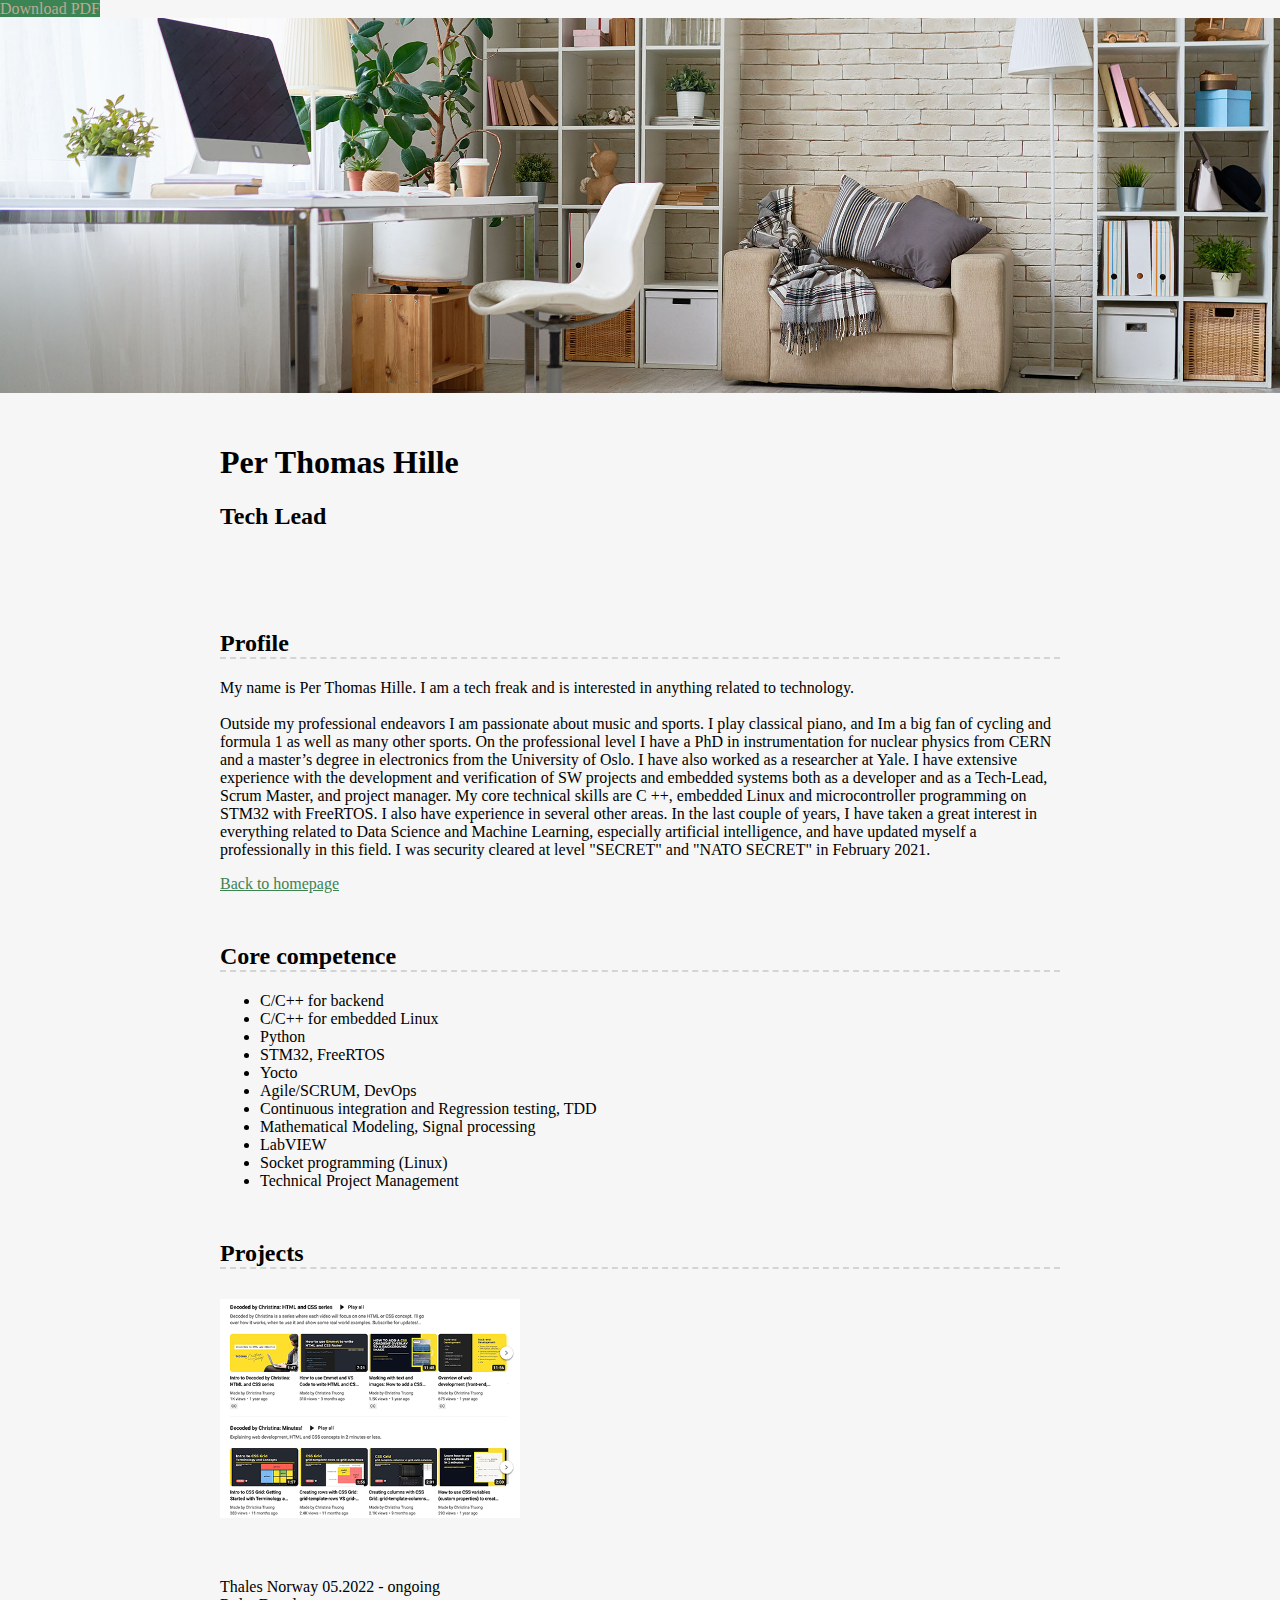
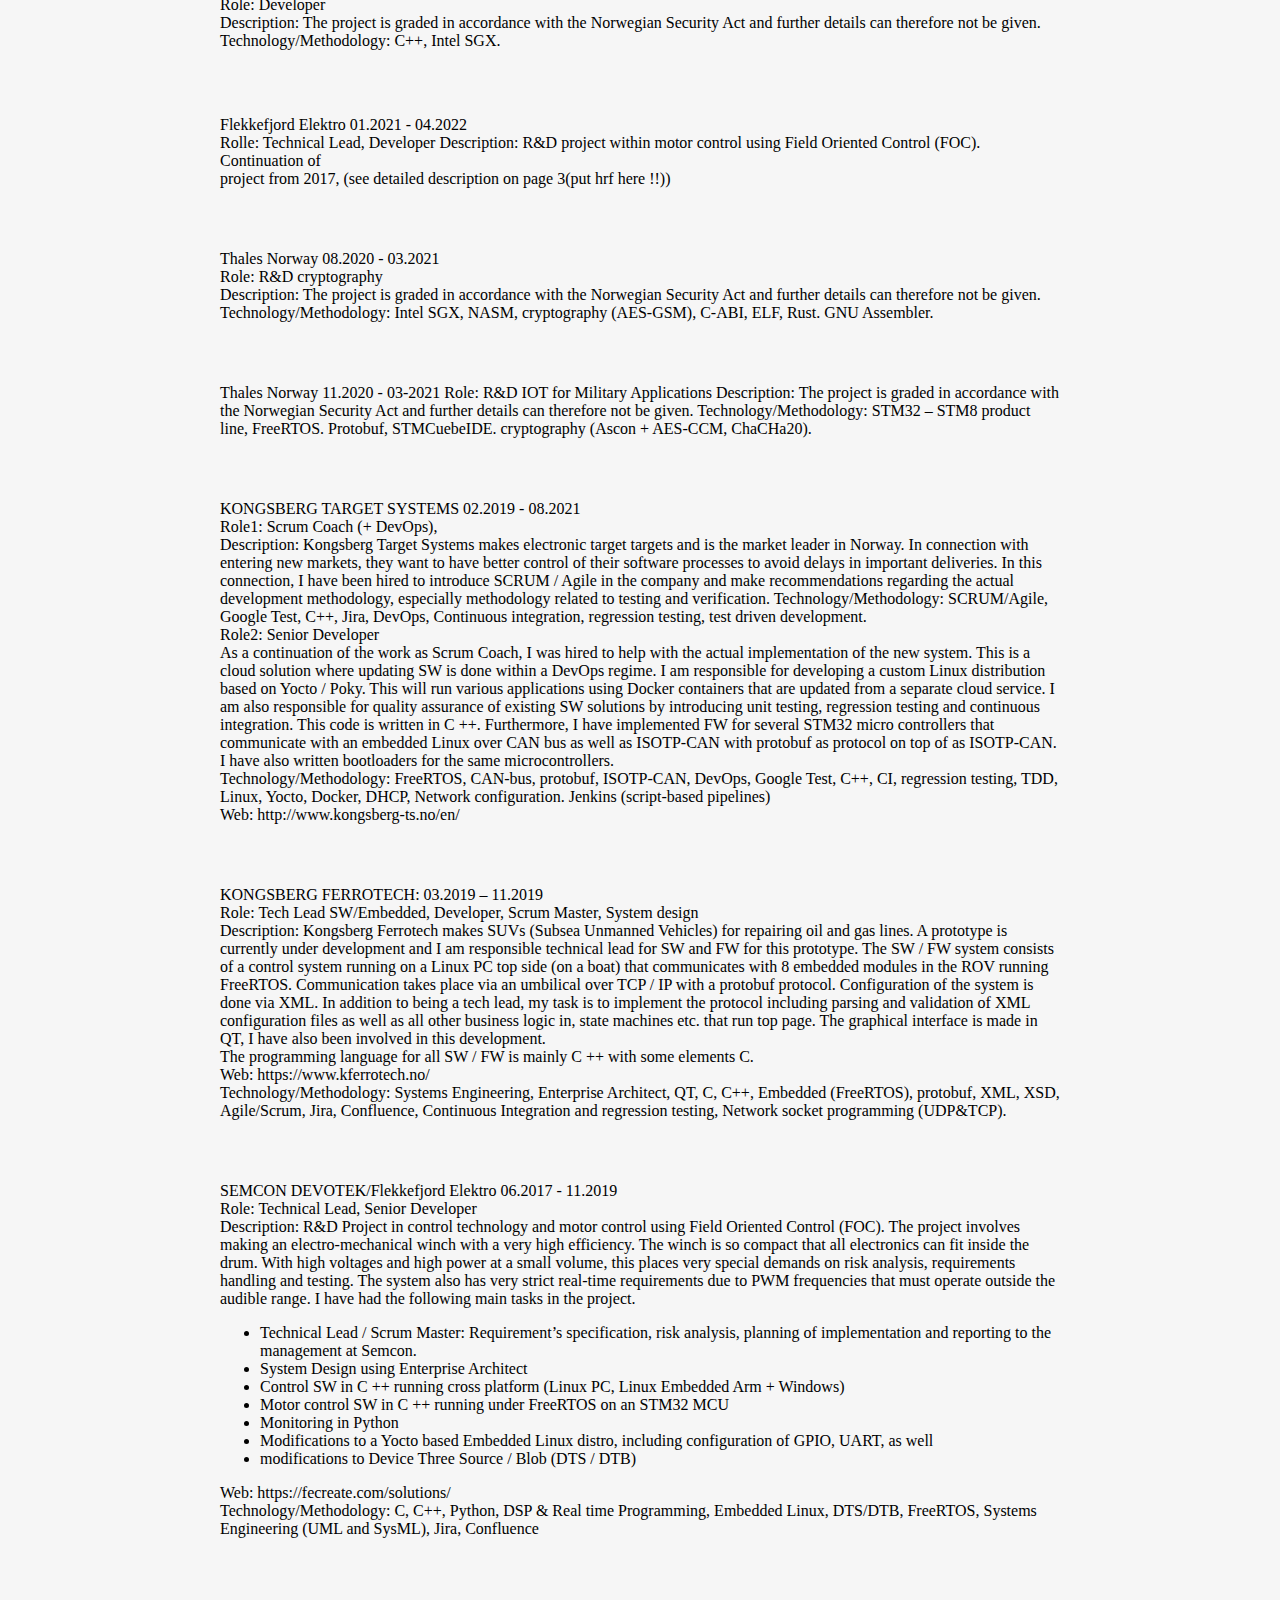
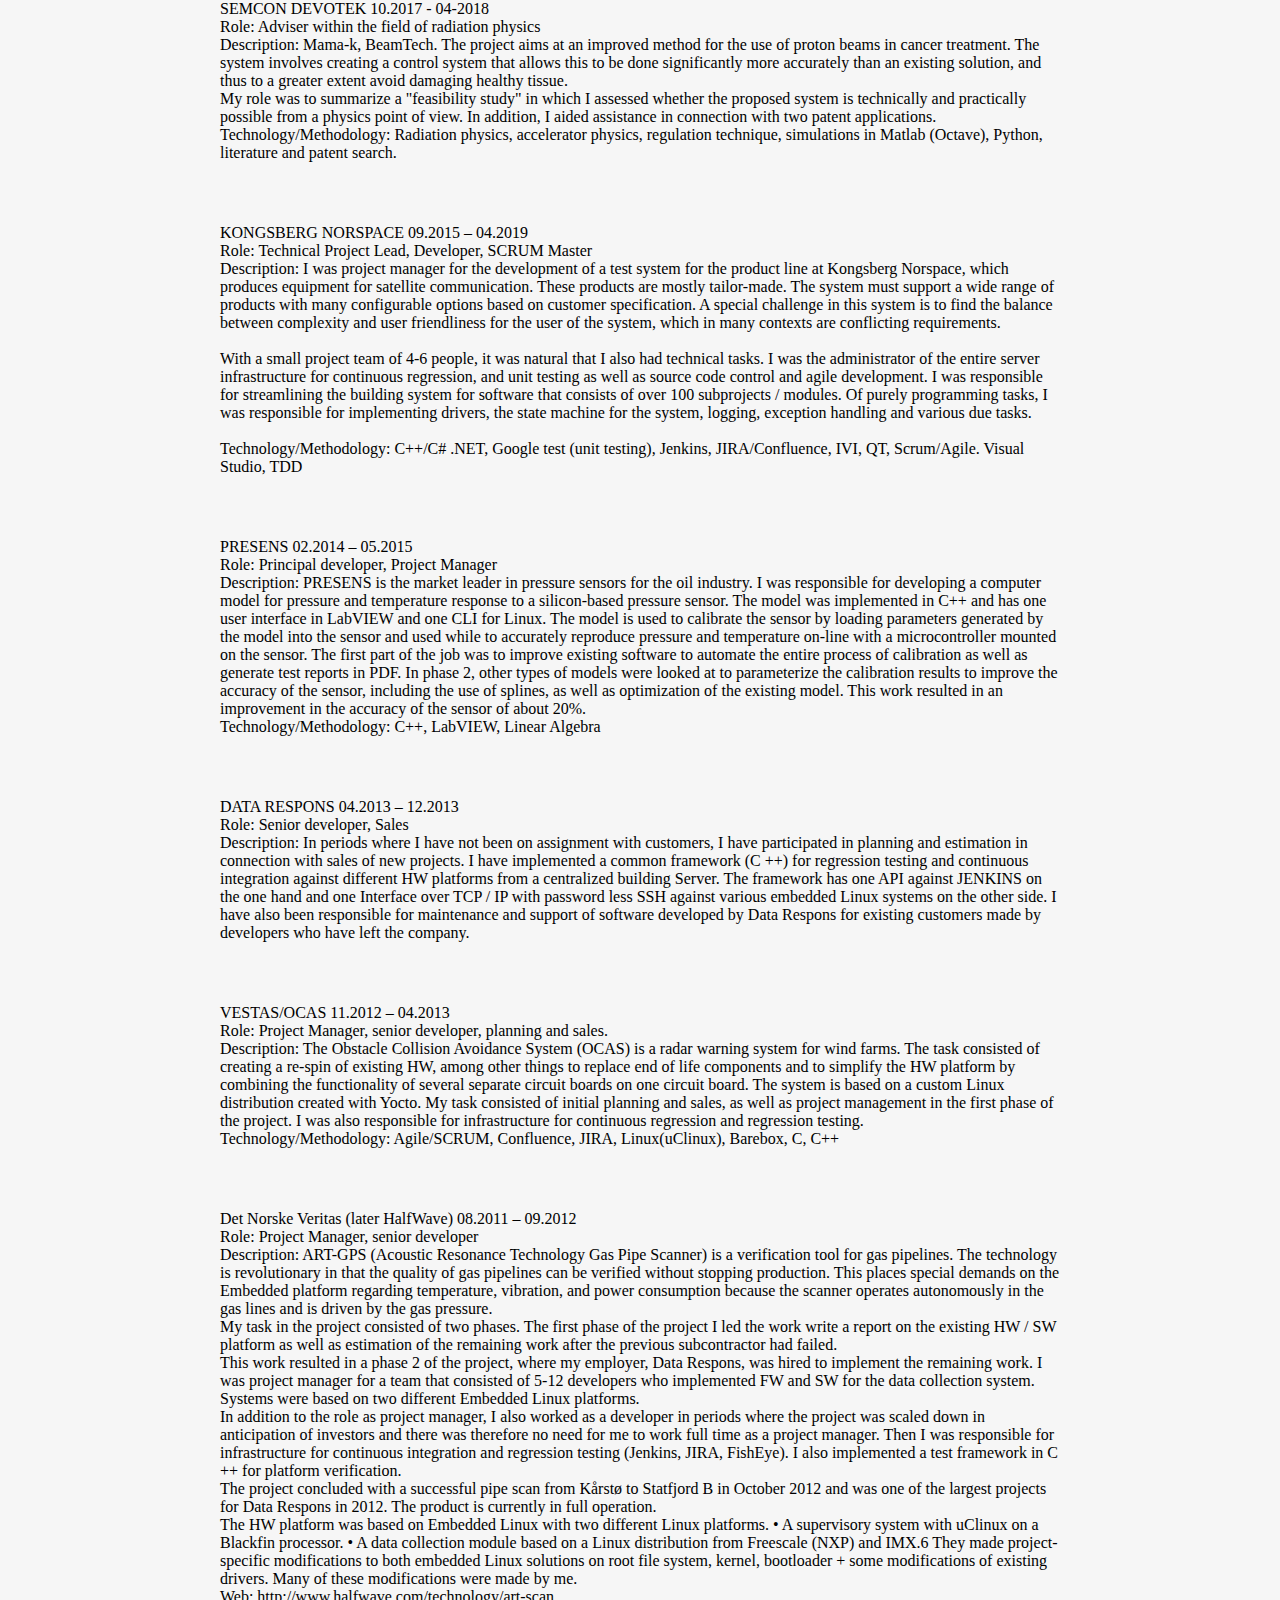
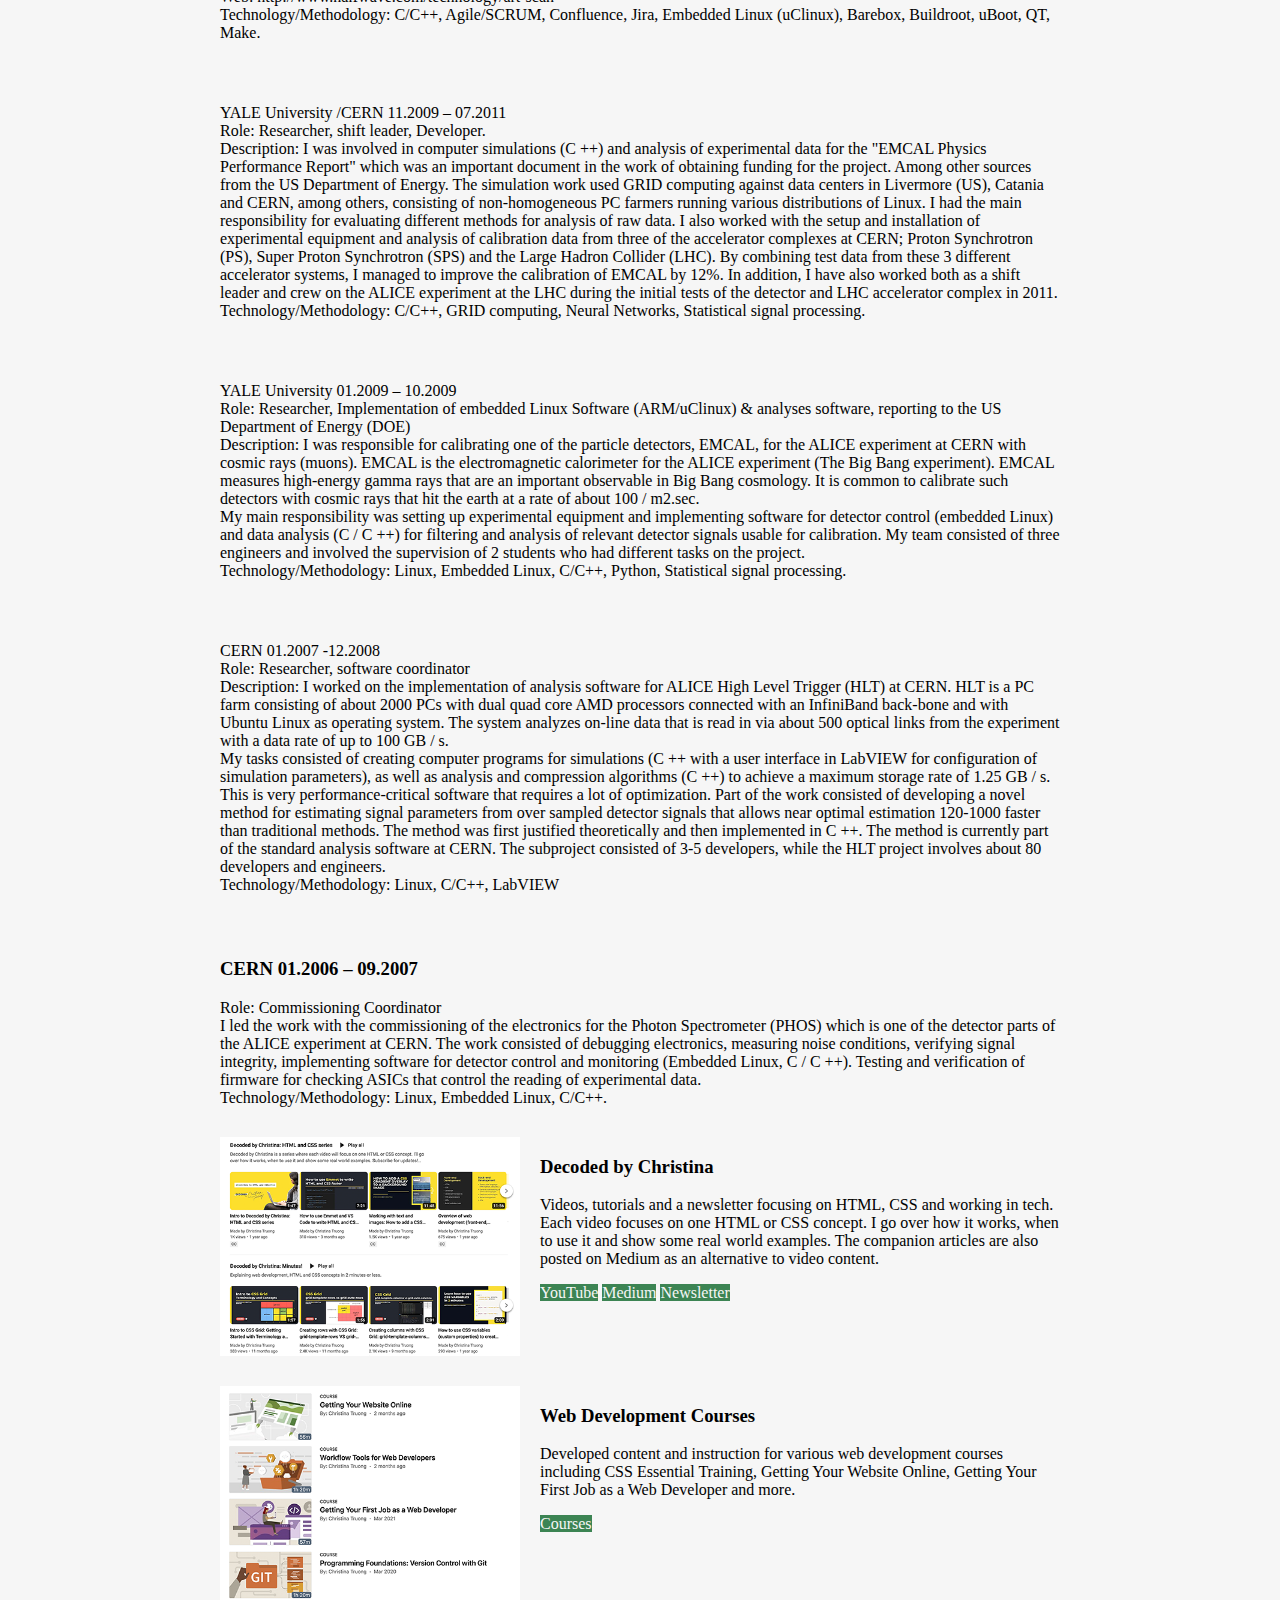
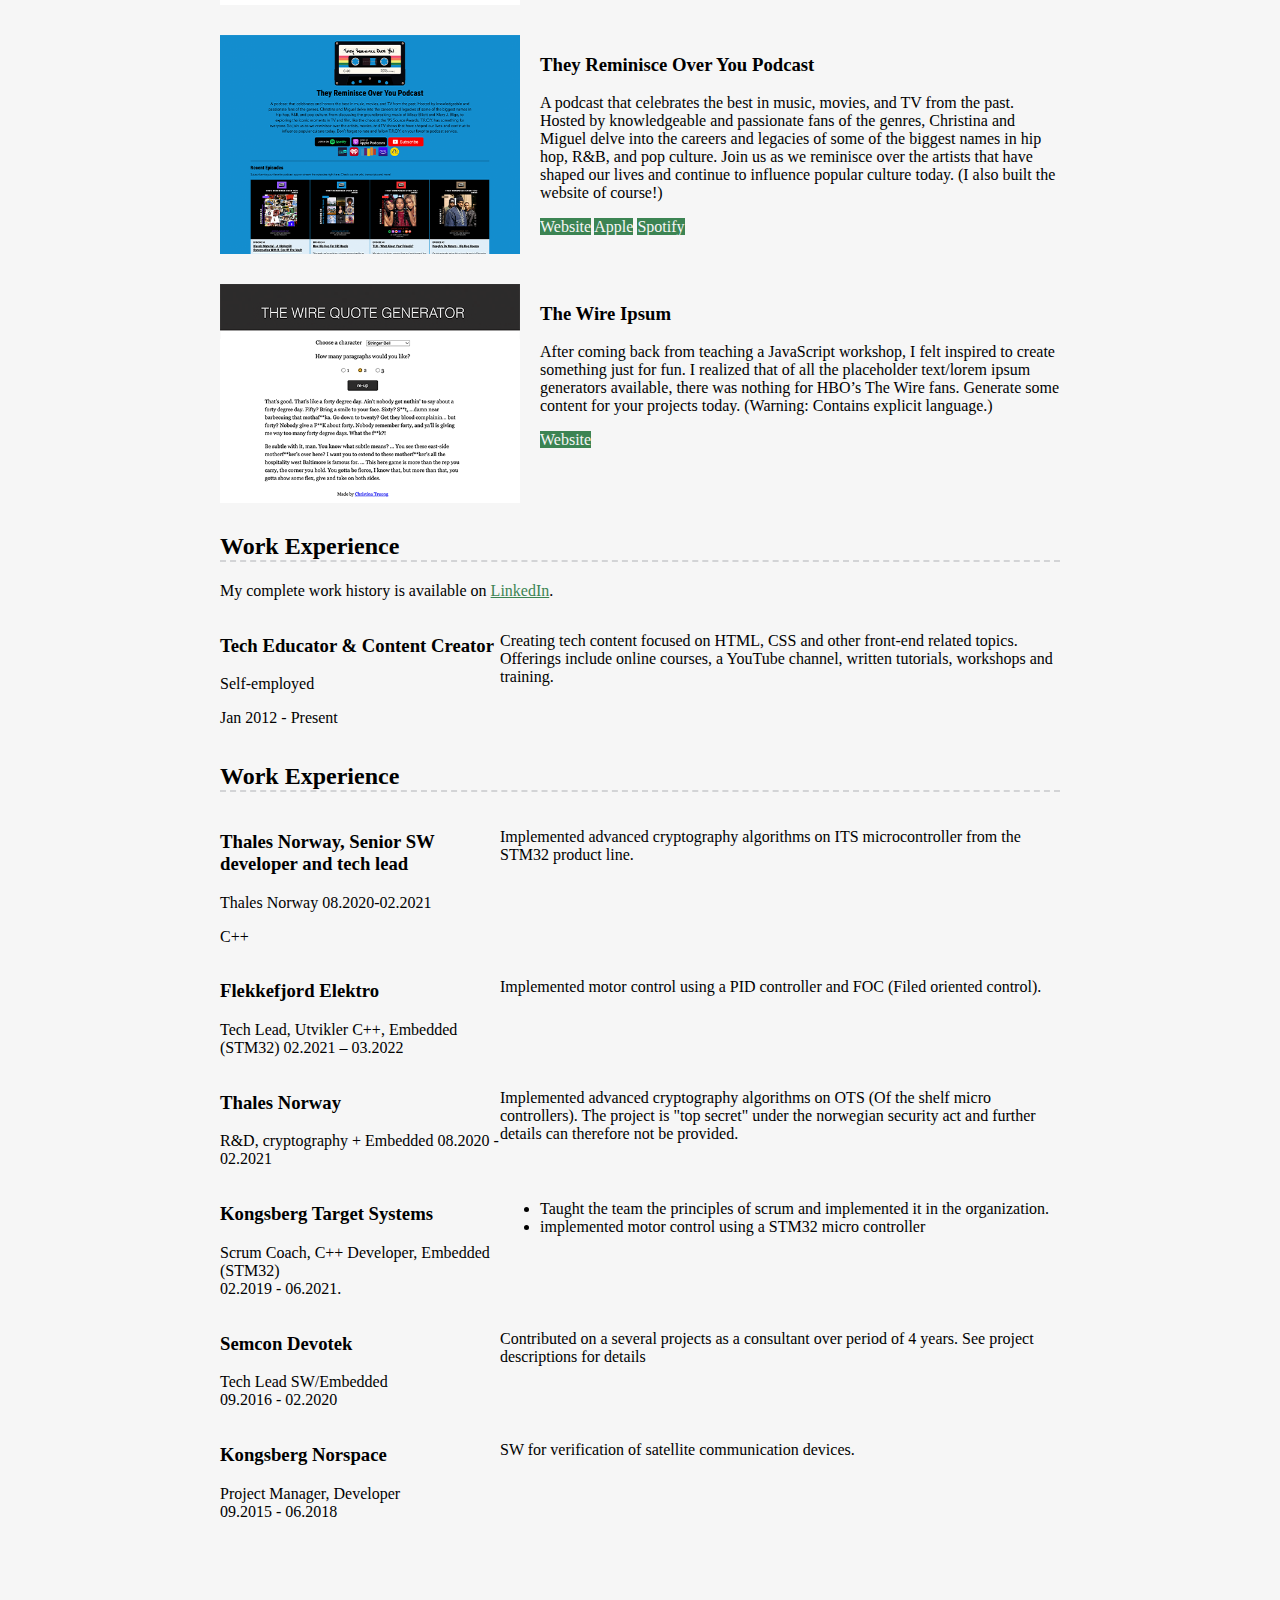
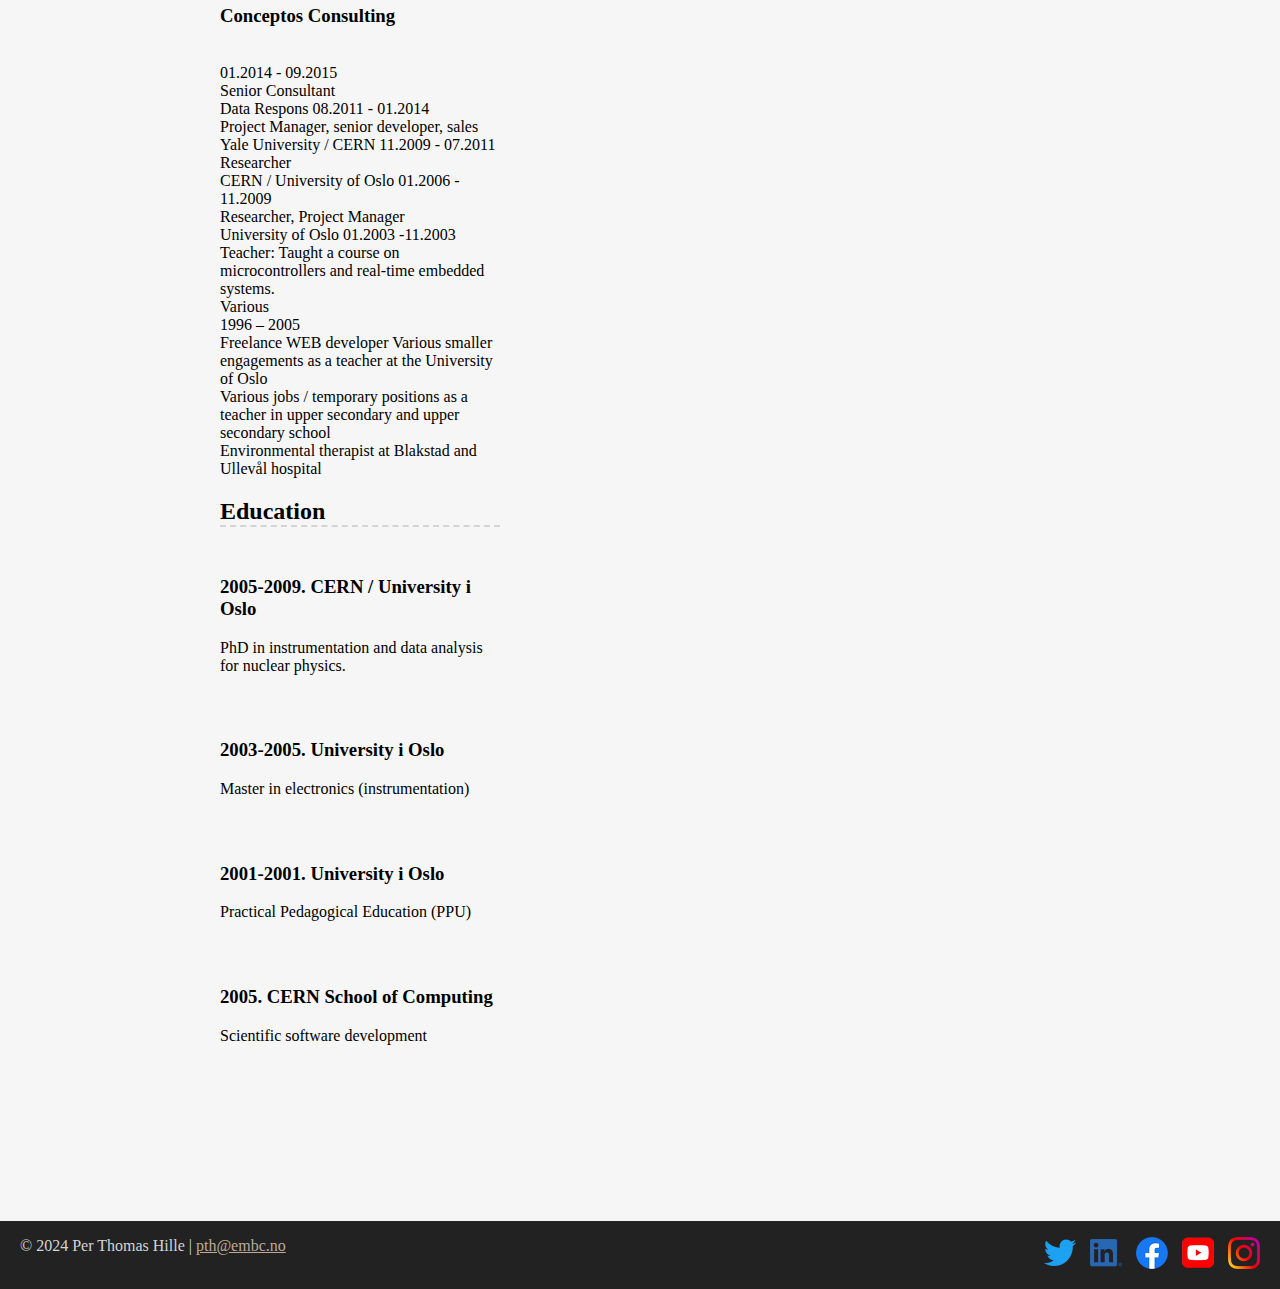
==== commit f96f0f01: "learning css" ====
--- a/resume.html
+++ b/resume.html
@@ -626,18 +626,28 @@
           <div class="work-summary">
             <p>Contributed on a several projects as a consultant over period of 4 years. See project descriptions for details</p>
           </div>
-          
         </div>
-        </section>
-          <section>
-          <h3>Kongsberg Norspace 09.2015 - 06.2018 </h3>
-          <p>Project Manager, Developer </p>
-          </section>
+
+      </section>
+
+          <section class="work-item">
+            <div class="work-details">
+          <h3>Kongsberg Norspace </h3>
+          <p>Project Manager, Developer <br> 09.2015 - 06.2018  </p>
+            </div>
+            <div class="work-summary">
+              <p>SW for verification of satellite communication devices.</p>
+            </div>
+        </section>
         
         </section>
-        <section class="work-item">
-          Conceptos Consulting 01.2014 - 09.2015 <br>
+        
+        <section class="work-item">
+          <div class="work-details">
+          <h3>Conceptos Consulting</h3>
+           <br >01.2014 - 09.2015 <br>
           Senior Consultant
+          </div> 
         </section>
 
         <section class="work-item">
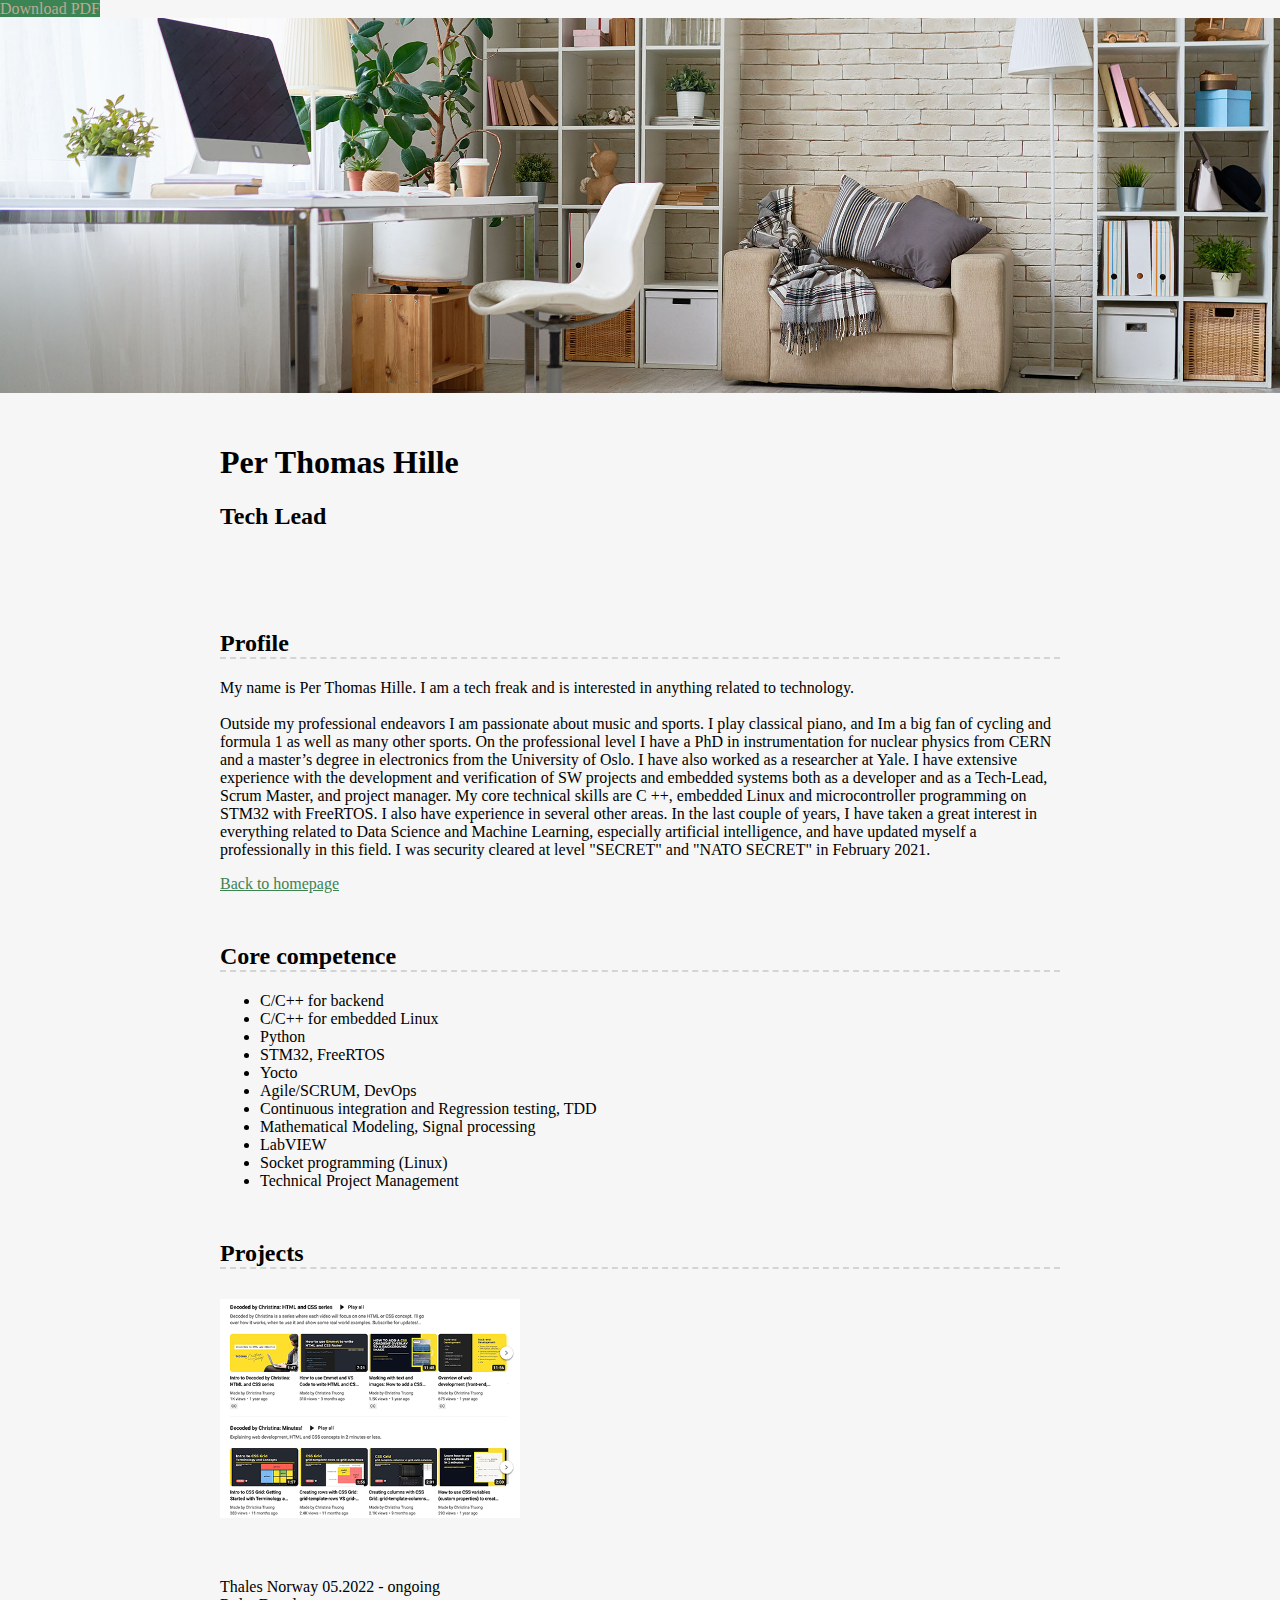
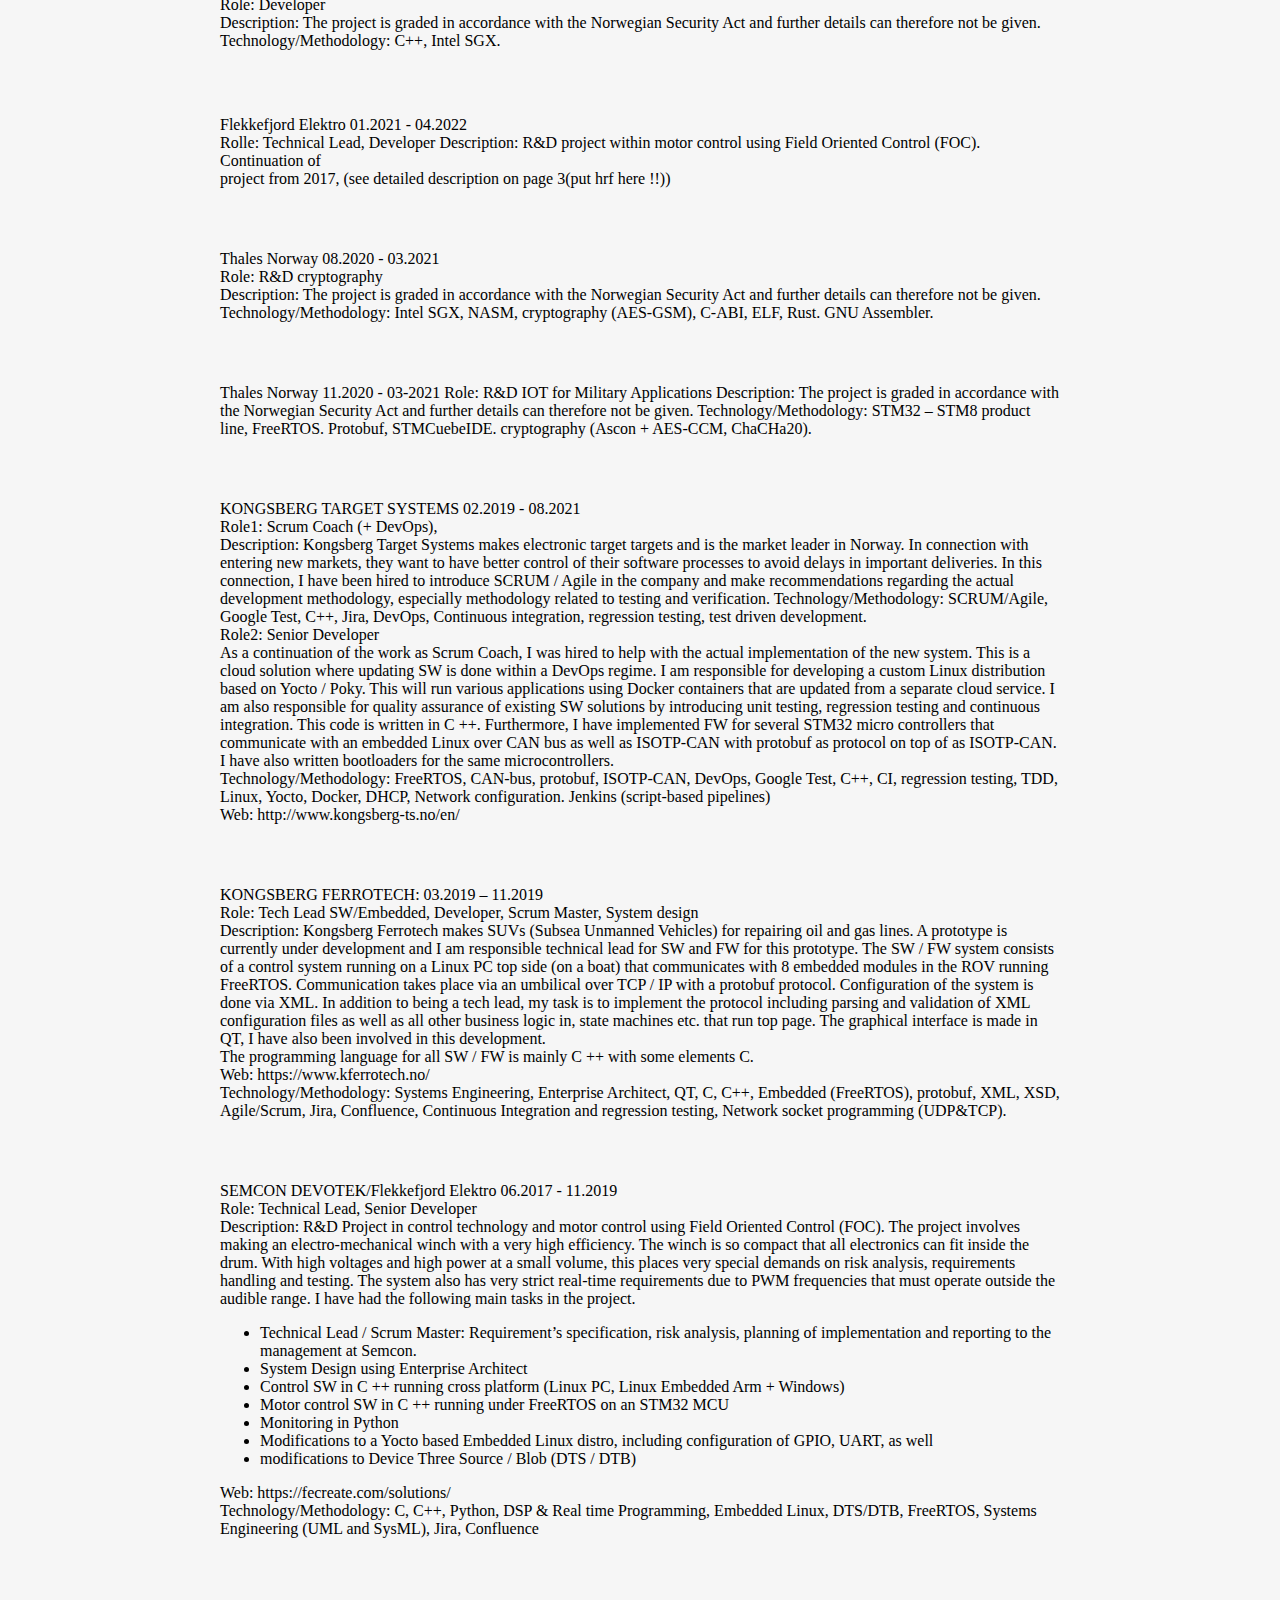
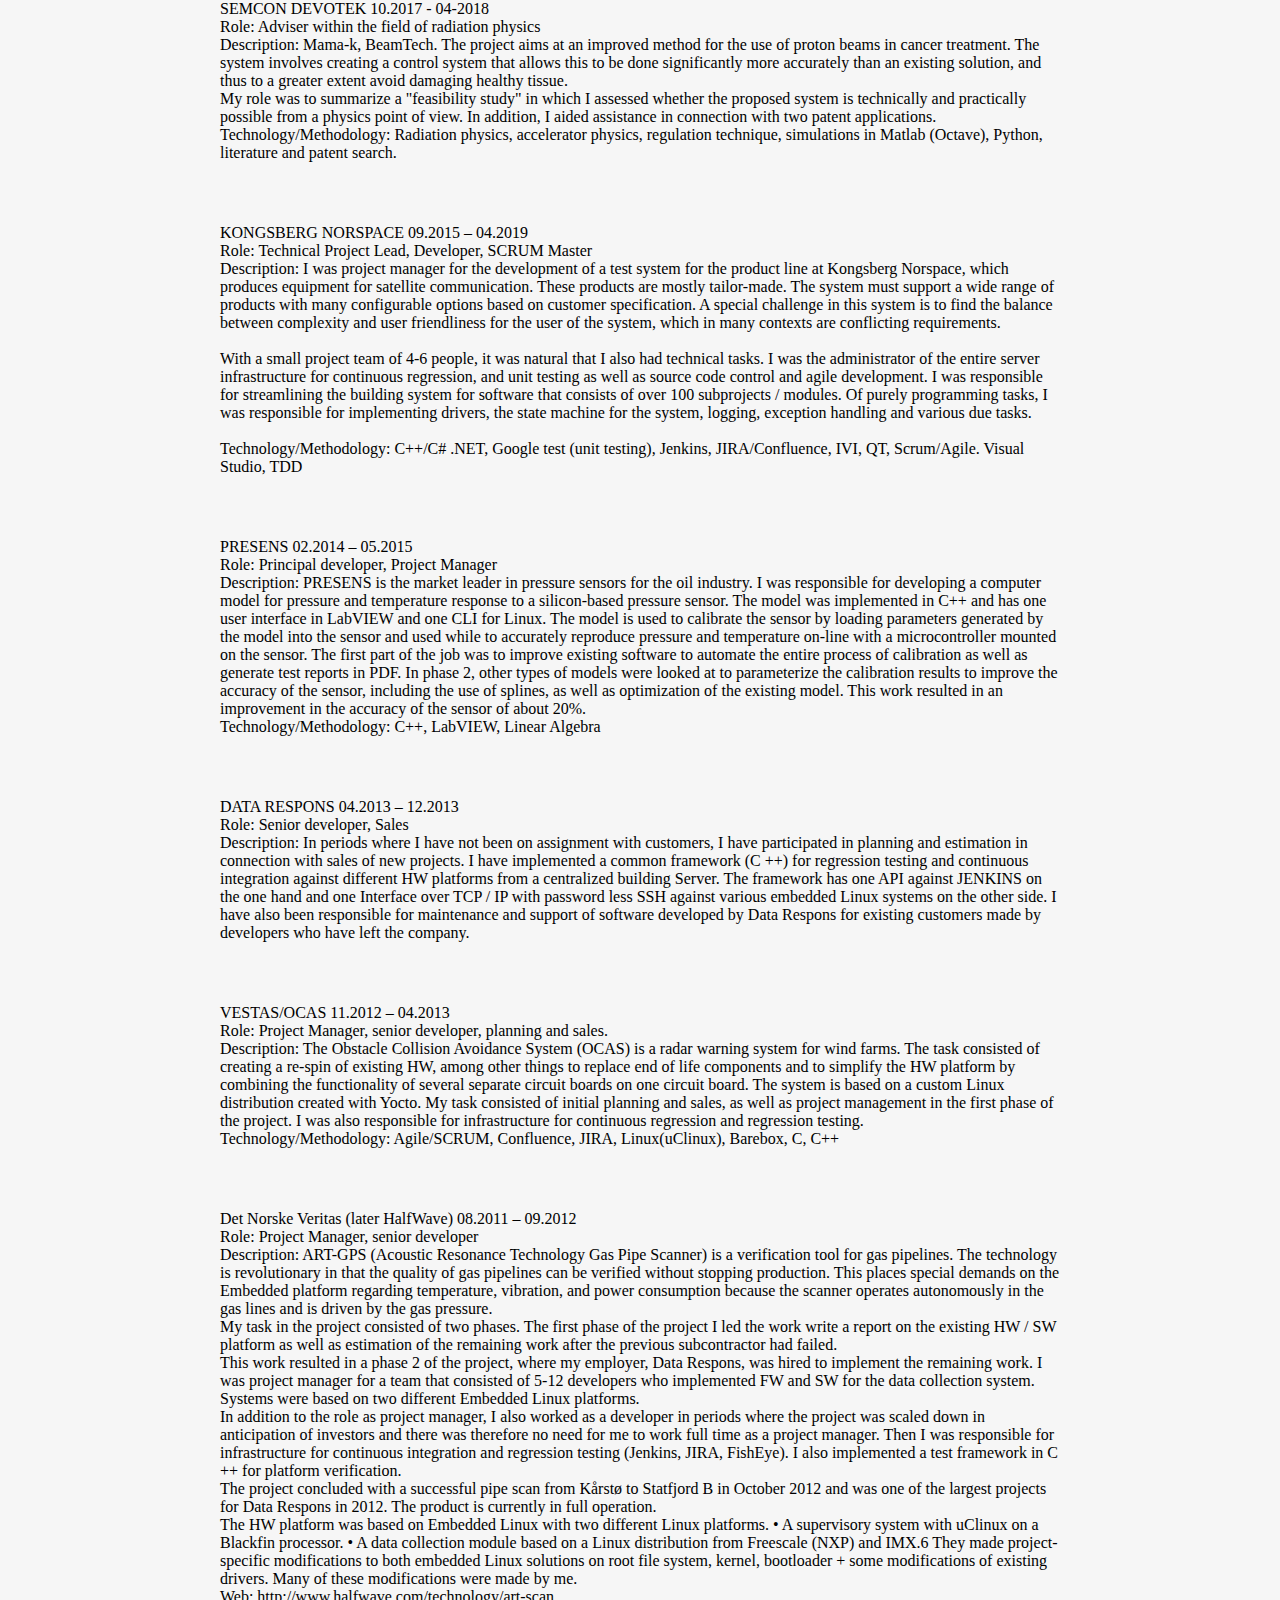
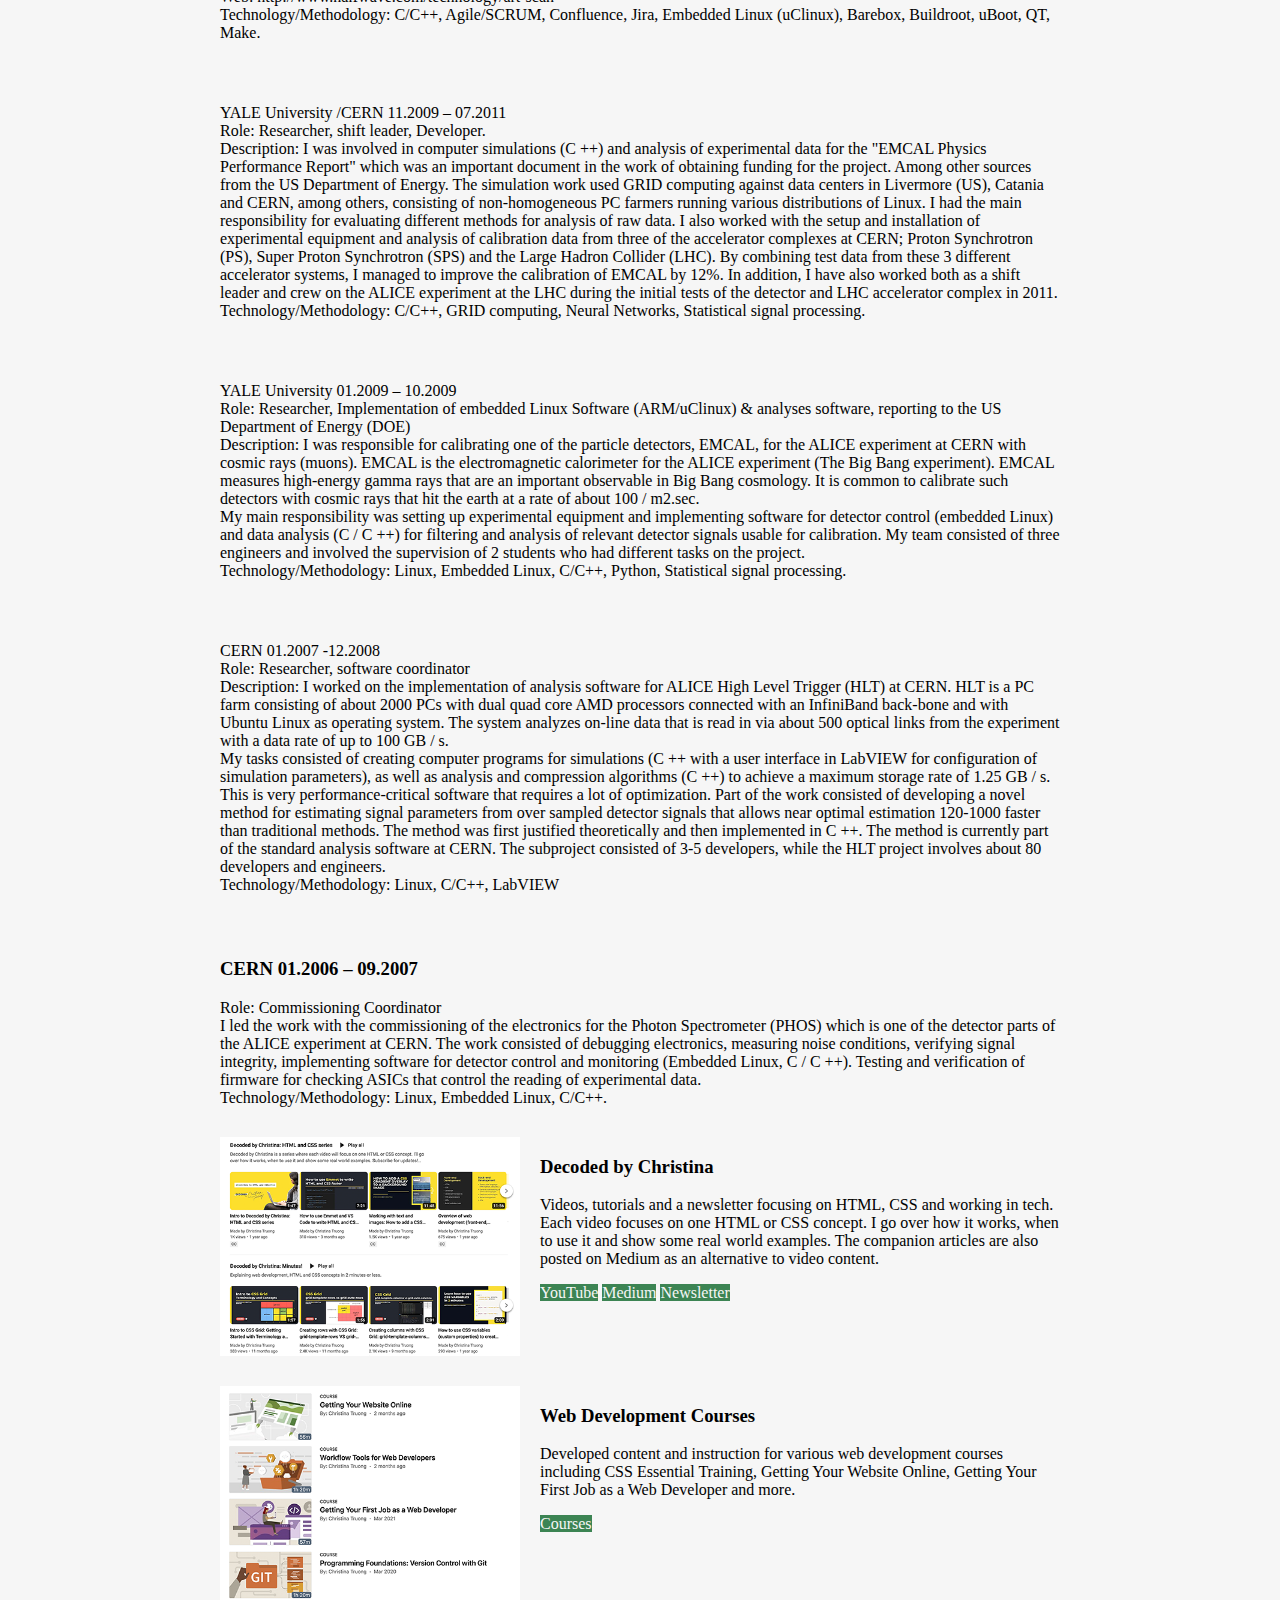
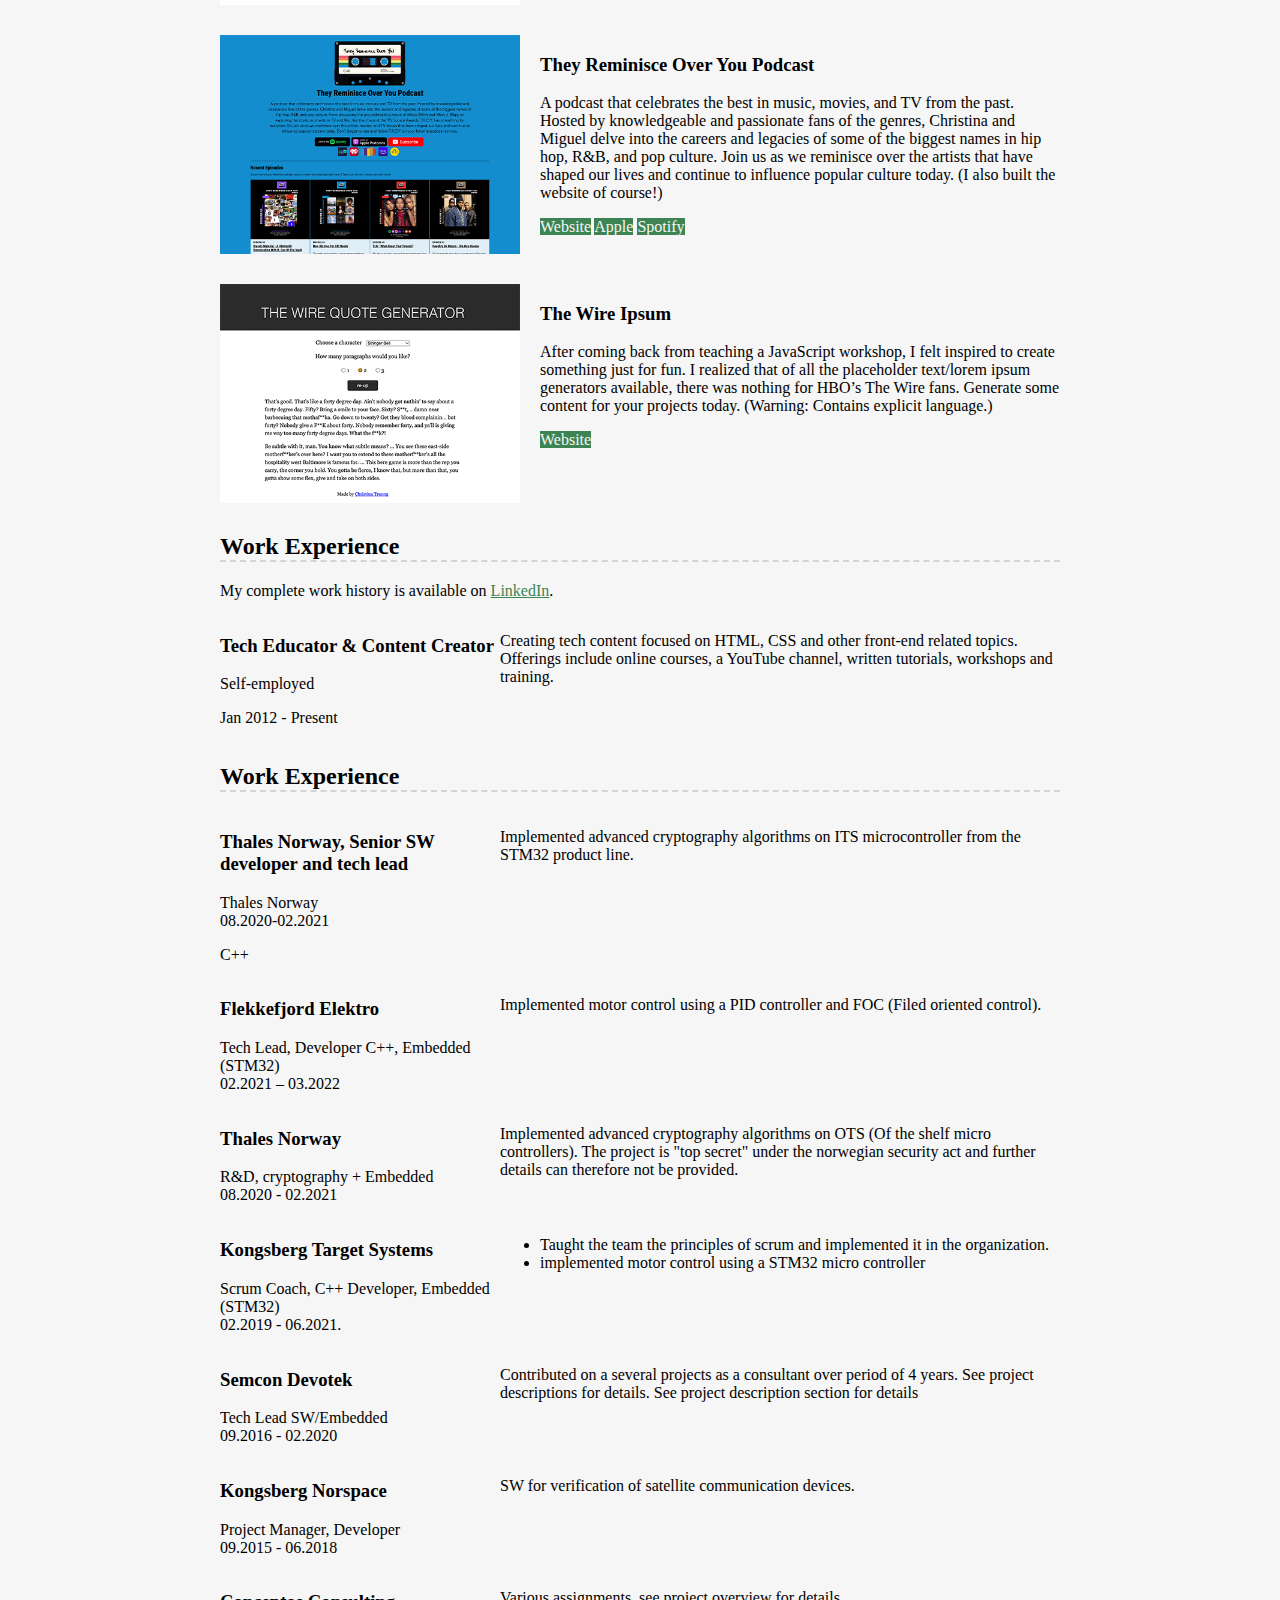
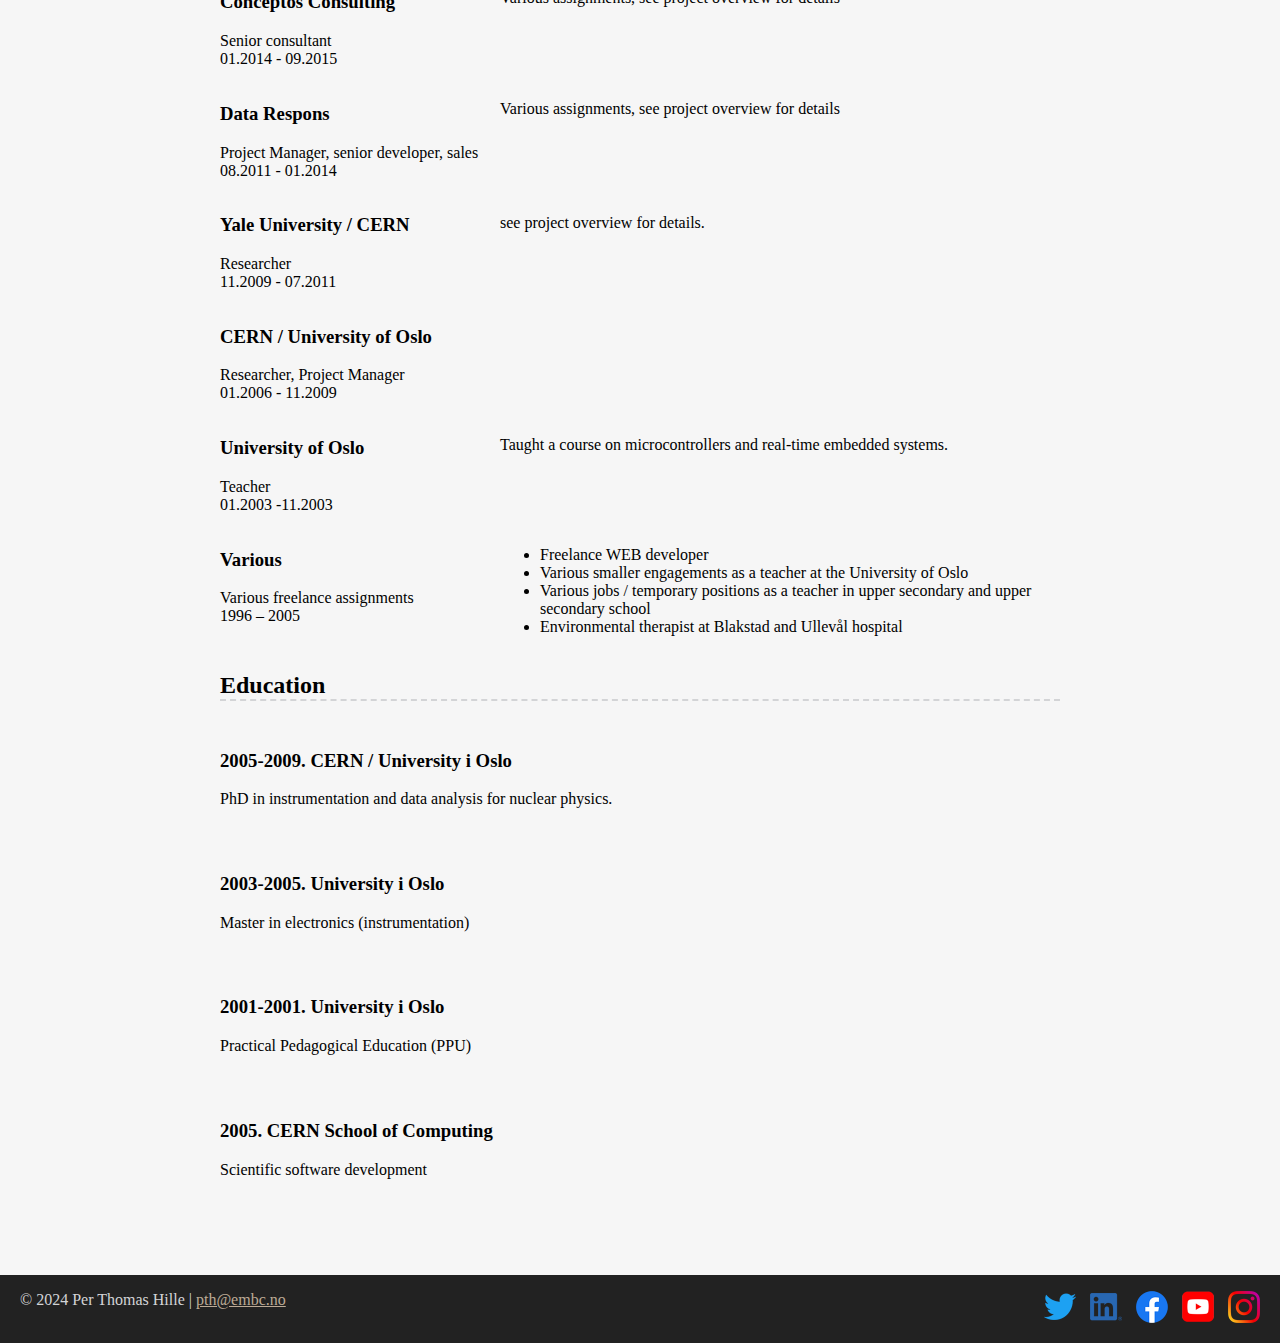
==== commit c81dabd5: "learning css" ====
--- a/resume.html
+++ b/resume.html
@@ -464,17 +464,17 @@
 
       <section class="project-item">
         <h3> CERN 01.2006 – 09.2007 </h3>
-          Role: Commissioning Coordinator <br>
-          I led the work with the commissioning of the electronics for the
-          Photon Spectrometer (PHOS) which is one of the detector parts of the
-          ALICE experiment at CERN.
-          The work consisted of debugging electronics, measuring noise
-          conditions, verifying signal integrity, implementing software for
-          detector control and monitoring (Embedded Linux, C / C ++). Testing
-          and verification of firmware for checking ASICs that control the
-          reading of experimental data. <br>
-          Technology/Methodology: Linux, Embedded Linux, C/C++.
-        
+        Role: Commissioning Coordinator <br>
+        I led the work with the commissioning of the electronics for the
+        Photon Spectrometer (PHOS) which is one of the detector parts of the
+        ALICE experiment at CERN.
+        The work consisted of debugging electronics, measuring noise
+        conditions, verifying signal integrity, implementing software for
+        detector control and monitoring (Embedded Linux, C / C ++). Testing
+        and verification of firmware for checking ASICs that control the
+        reading of experimental data. <br>
+        Technology/Methodology: Linux, Embedded Linux, C/C++.
+
       </section>
 
       <!-- To add more items, copy this whole <section></section> block-->
@@ -545,7 +545,9 @@
       <section class="resume-section">
         <!-- Start content edits below this line.  -->
         <h2>Work Experience</h2>
-        <p>My complete work history is available on <a href="https://ca.linkedin.com/in/christinatruong" target="_blank">LinkedIn</a>.</p>
+        <p>My complete work history is available on <a
+            href=https://www.linkedin.com/in/per-thomas-hille-phd-28767b11/
+            target="_blank">LinkedIn</a>.</p>
 
         <section class="work-item">
           <div class="work-details">
@@ -553,140 +555,180 @@
             <p>Self-employed</p>
             <p>Jan 2012 - Present</p>
           </div>
-          
+
           <div class="work-summary">
-            <p>Creating tech content focused on HTML, CSS and other front-end related topics. Offerings include online courses, a YouTube channel, written tutorials, workshops and training.</p>
-          </div>
-        </section>
-      
-      <section class="resume-section">
-        <!-- Start content edits below this line.  -->
-        <h2>Work Experience</h2>
-        <!-- <p>Optional paragraph for work experience summary. Not a part of the job details. Delete if not being used.</p> -->
-        <section class="work-item">
-           <div class="work-details"> 
-          <h3>Thales Norway, Senior SW developer and tech lead </h3>  
-          <p>Thales Norway 08.2020-02.2021  </p>
-          <p>C++</p>
-           </div>
-          <div class="work-summary">
-            <p>
-              Implemented advanced cryptography algorithms on ITS microcontroller from the STM32 product line.
-            </p>
-          </div>
-          
-        </section>
+            <p>Creating tech content focused on HTML, CSS and other front-end
+              related topics. Offerings include online courses, a YouTube
+              channel, written tutorials, workshops and training.</p>
+          </div>
+        </section>
+
+        <section class="resume-section">
+          <!-- Start content edits below this line.  -->
+          <h2>Work Experience</h2>
+          <!-- <p>Optional paragraph for work experience summary. Not a part of the job details. Delete if not being used.</p> -->
+          <section class="work-item">
+            <div class="work-details">
+              <h3>Thales Norway, Senior SW developer and tech lead </h3>
+              <p>Thales Norway <br> 08.2020-02.2021 </p>
+              <p>C++</p>
+            </div>
+            <div class="work-summary">
+              <p>
+                Implemented advanced cryptography algorithms on ITS
+                microcontroller from the STM32 product line.
+              </p>
+            </div>
+
+          </section>
+          <section class="work-item">
+            <div class="work-details">
+              <h3>Flekkefjord Elektro</h3>
+              <p> Tech Lead, Developer C++, Embedded (STM32) <br> 02.2021 –
+                03.2022
+              </p>
+            </div>
+            <div class="work-summary">
+              <p>
+                Implemented motor control using a PID controller and FOC (Filed
+                oriented control).
+              </p>
+            </div>
+          </section>
+
+          <section class="work-item">
+            <div class="work-details">
+              <h3> Thales Norway </h3>
+              <p> R&D, cryptography + Embedded <br> 08.2020 - 02.2021 </p>
+            </div>
+            <div class="work-summary">
+              <p>
+                Implemented advanced cryptography algorithms on OTS (Of the
+                shelf micro controllers). The project is "top secret" under
+                the norwegian security act and further details can therefore not
+                be provided.
+              </p>
+            </div>
+
+          </section>
+          <section class="work-item">
+            <div class="work-details">
+              <h3>Kongsberg Target Systems</h3>
+              <p> Scrum Coach, C++ Developer, Embedded (STM32) <br>02.2019 -
+                06.2021. </p>
+            </div>
+            <div class="work-summary">
+              <p>
+                <ul>
+                  <li>Taught the team the principles of scrum and implemented it
+                    in the organization.</li>
+                  <li>implemented motor control using a STM32 micro controller</li>
+                </ul>
+              </p>
+            </div>
+
+          </section>
+
+          <section class="work-item">
+            <div class="work details">
+              <h3>Semcon Devotek</h3>
+              <p>Tech Lead SW/Embedded <br>09.2016 - 02.2020 </p>
+            </div>
+            <div class="work-summary">
+              <p>Contributed on a several projects as a consultant over period
+                of 4 years. See project descriptions for details. See project
+                description section for details</p>
+            </div>
+          </div>
+
+        </section>
+
         <section class="work-item">
           <div class="work-details">
-          <h3>Flekkefjord Elektro</h3>
-          <p> Tech Lead, Utvikler C++, Embedded (STM32) 02.2021 – 03.2022 </p>
-        </div>
-        <div class="work-summary">
-        <p>
-          Implemented motor control using a PID controller and FOC (Filed oriented control).
-        </p>
-        </div>
-        </section>
-        
-        
+            <h3>Kongsberg Norspace </h3>
+            <p>Project Manager, Developer <br> 09.2015 - 06.2018 </p>
+          </div>
+          <div class="work-summary">
+            <p>SW for verification of satellite communication devices.</p>
+          </div>
+        </section>
+
         <section class="work-item">
           <div class="work-details">
-          <h3> Thales Norway </h3> 
-          <p> R&D, cryptography + Embedded 08.2020 - 02.2021 </p>
+            <h3>Conceptos Consulting</h3>
+            <p>Senior consultant<br>01.2014 - 09.2015 <br></p>
           </div>
           <div class="work-summary">
-            <p>
-            Implemented advanced cryptography algorithms on OTS (Of the shelf micro controllers). The project is "top secret" under
-            the norwegian security act and further details can therefore not be provided.
-            </p>  
-          </div> 
-        
-      </section>
+            <p>Various assignments, see project overview for details</p>
+          </div>
+        </section>
+
         <section class="work-item">
           <div class="work-details">
-          <h3>Kongsberg Target Systems</h3>
-          <p> Scrum Coach, C++ Developer, Embedded (STM32) <br>02.2019 - 06.2021. </p>
+            <h3>Data Respons</h3>
+            <p>Project Manager, senior developer, sales<br>
+              08.2011 - 01.2014 </p>
           </div>
           <div class="work-summary">
-            <p>
-              <ul>
-              <li>Taught the team the principles of scrum and implemented it in the organization.</li>
-              <li>implemented motor control using a STM32 micro controller</li>
-              </ul>
-            </p>
-          </div>
-
-        </section>
-
-        <section class="work-item">
-          <div class="work details">
-          <h3>Semcon Devotek</h3>
-          <p>Tech Lead SW/Embedded <br>09.2016 - 02.2020 </p>
-          </div>
-          <div class="work-summary">
-            <p>Contributed on a several projects as a consultant over period of 4 years. See project descriptions for details</p>
-          </div>
-        </div>
-
-      </section>
-
-          <section class="work-item">
-            <div class="work-details">
-          <h3>Kongsberg Norspace </h3>
-          <p>Project Manager, Developer <br> 09.2015 - 06.2018  </p>
-            </div>
-            <div class="work-summary">
-              <p>SW for verification of satellite communication devices.</p>
-            </div>
-        </section>
-        
-        </section>
-        
+            <p>Various assignments, see project overview for details</p>
+          </div>
+        </section>
+
         <section class="work-item">
           <div class="work-details">
-          <h3>Conceptos Consulting</h3>
-           <br >01.2014 - 09.2015 <br>
-          Senior Consultant
-          </div> 
+            <h3>Yale University / CERN</h3>
+            <p>Researcher <br> 11.2009 - 07.2011 </p>
+          </div>
+          <div class="work-summary">
+            <br>see project overview for details.
+          </div>
         </section>
 
         <section class="work-item">
-          Data Respons 08.2011 - 01.2014 <br>
-          Project Manager, senior developer, sales
+          <div class="work-details">
+            <h3>CERN / University of Oslo</h3>
+            <p> Researcher, Project Manager <br>
+              01.2006 - 11.2009
+            </p>
+          </div>
         </section>
 
         <section class="work-item">
-          Yale University / CERN 11.2009 - 07.2011 <br>
-          Researcher
+          <div class="work-details">
+            <h3>University of Oslo</h3>
+            <p>Teacher <br>
+              01.2003 -11.2003
+            </p>
+          </div>
+          <div class="work-summary"><br>
+            Taught a course on microcontrollers
+            and real-time embedded systems.
+          </div>
         </section>
 
         <section class="work-item">
-          CERN / University of Oslo 01.2006 - 11.2009 <br>
-          Researcher, Project Manager
-        </section>
-
-        <section class="work-item">
-          University of Oslo 01.2003 -11.2003 <br>
-          Teacher: Taught a course on microcontrollers
-          and real-time embedded systems.
-        </section>
-
-        <section class="work-item">
-          Various <br>
-          1996 – 2005 <br>
-          Freelance WEB developer
-          Various smaller engagements as a teacher at the University of Oslo <br>
-          Various jobs / temporary positions as a teacher in upper secondary and
-          upper secondary school <br>
-          Environmental therapist at Blakstad and Ullevål hospital <br>
-
-          <section>
-          </section>
-
-          <!-- To add more items, copy this whole <section></section> block -->
-
-
-            <!-- <h3>Job title</h3>
+          <div class="work-details">
+            <h3>Various</h3>
+            <p>Various freelance assignments <br>
+              1996 – 2005
+            </p>
+          </div>
+          <div class="work-summary">
+            <ul>
+              <li> Freelance WEB developer </li>
+              <li> Various smaller engagements as a teacher at the University of
+                Oslo </li>
+              <li> Various jobs / temporary positions as a teacher in upper
+                secondary and upper secondary school </li>
+              <li> Environmental therapist at Blakstad and Ullevål hospital
+              </li>
+            </ul>
+          </div>
+        </section>
+
+        <!-- To add more items, copy this whole <section></section> block -->
+
+        <!-- <h3>Job title</h3>
             <p>Company Name</p>
             <p>Date at job</p>
             <p>Job summary goes here. Add as many paragraphs as you need.</p>
@@ -699,73 +741,77 @@
             </ul>
           </section> -->
 
-          <!-- End content edits here. -->
-
-          <!-- //  EDUCATION & CERTIFICATIONS  // -->
-
-          <section class="resume-section">
-            <!-- Start content edits below this line.  -->
-            <h2>Education</h2>
-            <!-- To add more items, copy this whole <section></section> block -->
-
-            <section class="project-item">
-              <h3>2005-2009. CERN / University i Oslo</h3>
-              <p>PhD in instrumentation and data analysis for nuclear physics.</p>
-            </section>
-
-            <section class="project-item">
-              <h3>2003-2005. University i Oslo</h3>
-              <p> Master in electronics (instrumentation)</p>
-            </section>
-
-            <section class="project-item">
-              <h3>2001-2001. University i Oslo</h3>
-              <p>Practical Pedagogical Education (PPU) </p>
-            </section>
-
-            <section class="project-item">
-              <h3>2005. CERN School of Computing</h3>
-              <p> Scientific software development </p>
-            </section>
+        <!-- End content edits here. -->
+
+        <!-- //  EDUCATION & CERTIFICATIONS  // -->
+
+        <section class="resume-section">
+          <!-- Start content edits below this line.  -->
+          <h2>Education</h2>
+          <!-- To add more items, copy this whole <section></section> block -->
+
+          <section class="project-item">
+            <h3>2005-2009. CERN / University i Oslo</h3>
+            <p>PhD in instrumentation and data analysis for nuclear physics.</p>
           </section>
 
-          <!-- End content edits here. -->
-        </section>
-      </main>
-
-      <!-- //  FOOTER INFO, SOCIAL MEDIA  // -->
-      <footer>
-        <!-- Start content edits below this line. -->
-        <p>© 2024 Per Thomas Hille | <a href="mailto:pth@embc.no">pth@embc.no</a></p>
-
-        <!-- Add or remove any networks. -->
-        <ul class="socials">
-          <li>
-            <a href="https://x.com/PerThomasHille" target="_blank"><img
-                src="images/icon-logo-twitter.png" alt="my X account"></a>
-          </li>
-          <li>
-            <a href="https://www.linkedin.com/in/per-thomas-hille-phd-28767b11/"
-              target="_blank">
-              <img src="images/icon-logo-linkedin.png" alt="my LinkedIn account"></a>
-          </li>
-          <li>
-            <a href="https://www.facebook.com/per.t.hille/" target="_blank">
-              <img src="images/icon-logo-facebook.png" alt="my facebook account"></a>
-          </li>
-          <li>
-            <a href="https://www.youtube.com/" target="_blank">
-              <img src="images/icon-logo-youtube.png" alt="my youtube account">
-            </a>
-          </li>
-          <li>
-            <a href="https://www.instagram.com/perthomashille/" target="_blank">
-              <img src="images/icon-logo-instagram.png"
-                alt="my instagram account"></a>
-          </li>
-        </ul>
+          <section class="project-item">
+            <h3>2003-2005. University i Oslo</h3>
+            <p> Master in electronics (instrumentation)</p>
+          </section>
+
+          <section class="project-item">
+            <h3>2001-2001. University i Oslo</h3>
+            <p>Practical Pedagogical Education (PPU) </p>
+          </section>
+
+          <section class="project-item">
+            <h3>2005. CERN School of Computing</h3>
+            <p> Scientific software development </p>
+          </section>
+        </section>
 
         <!-- End content edits here. -->
-      </footer>
-    </body>
-  </html>
+      </section>
+    </main>
+
+    <!-- //  FOOTER INFO, SOCIAL MEDIA  // -->
+    <footer>
+      <!-- Start content edits below this line. -->
+      <p>© 2024 Per Thomas Hille | <a href="mailto:pth@embc.no">pth@embc.no</a></p>
+
+      <!-- Add or remove any networks. -->
+      <ul class="socials">
+        <li>
+          <a href="https://x.com/PerThomasHille" target="_blank"><img
+              src="images/icon-logo-twitter.png" alt="my X account"></a>
+        </li>
+        <li>
+          <a
+            href="https://www.linkedin.com/in/per-thomas-hille-phd-28767b11/"
+            target="_blank">
+            <img src="images/icon-logo-linkedin.png"
+              alt="my LinkedIn account"></a>
+        </li>
+        <li>
+          <a href="https://www.facebook.com/per.t.hille/" target="_blank">
+            <img src="images/icon-logo-facebook.png"
+              alt="my facebook account"></a>
+        </li>
+        <li>
+          <a href="https://www.youtube.com/" target="_blank">
+            <img src="images/icon-logo-youtube.png" alt="my youtube account">
+          </a>
+        </li>
+        <li>
+          <a href="https://www.instagram.com/perthomashille/"
+            target="_blank">
+            <img src="images/icon-logo-instagram.png"
+              alt="my instagram account"></a>
+        </li>
+      </ul>
+
+      <!-- End content edits here. -->
+    </footer>
+  </body>
+</html>
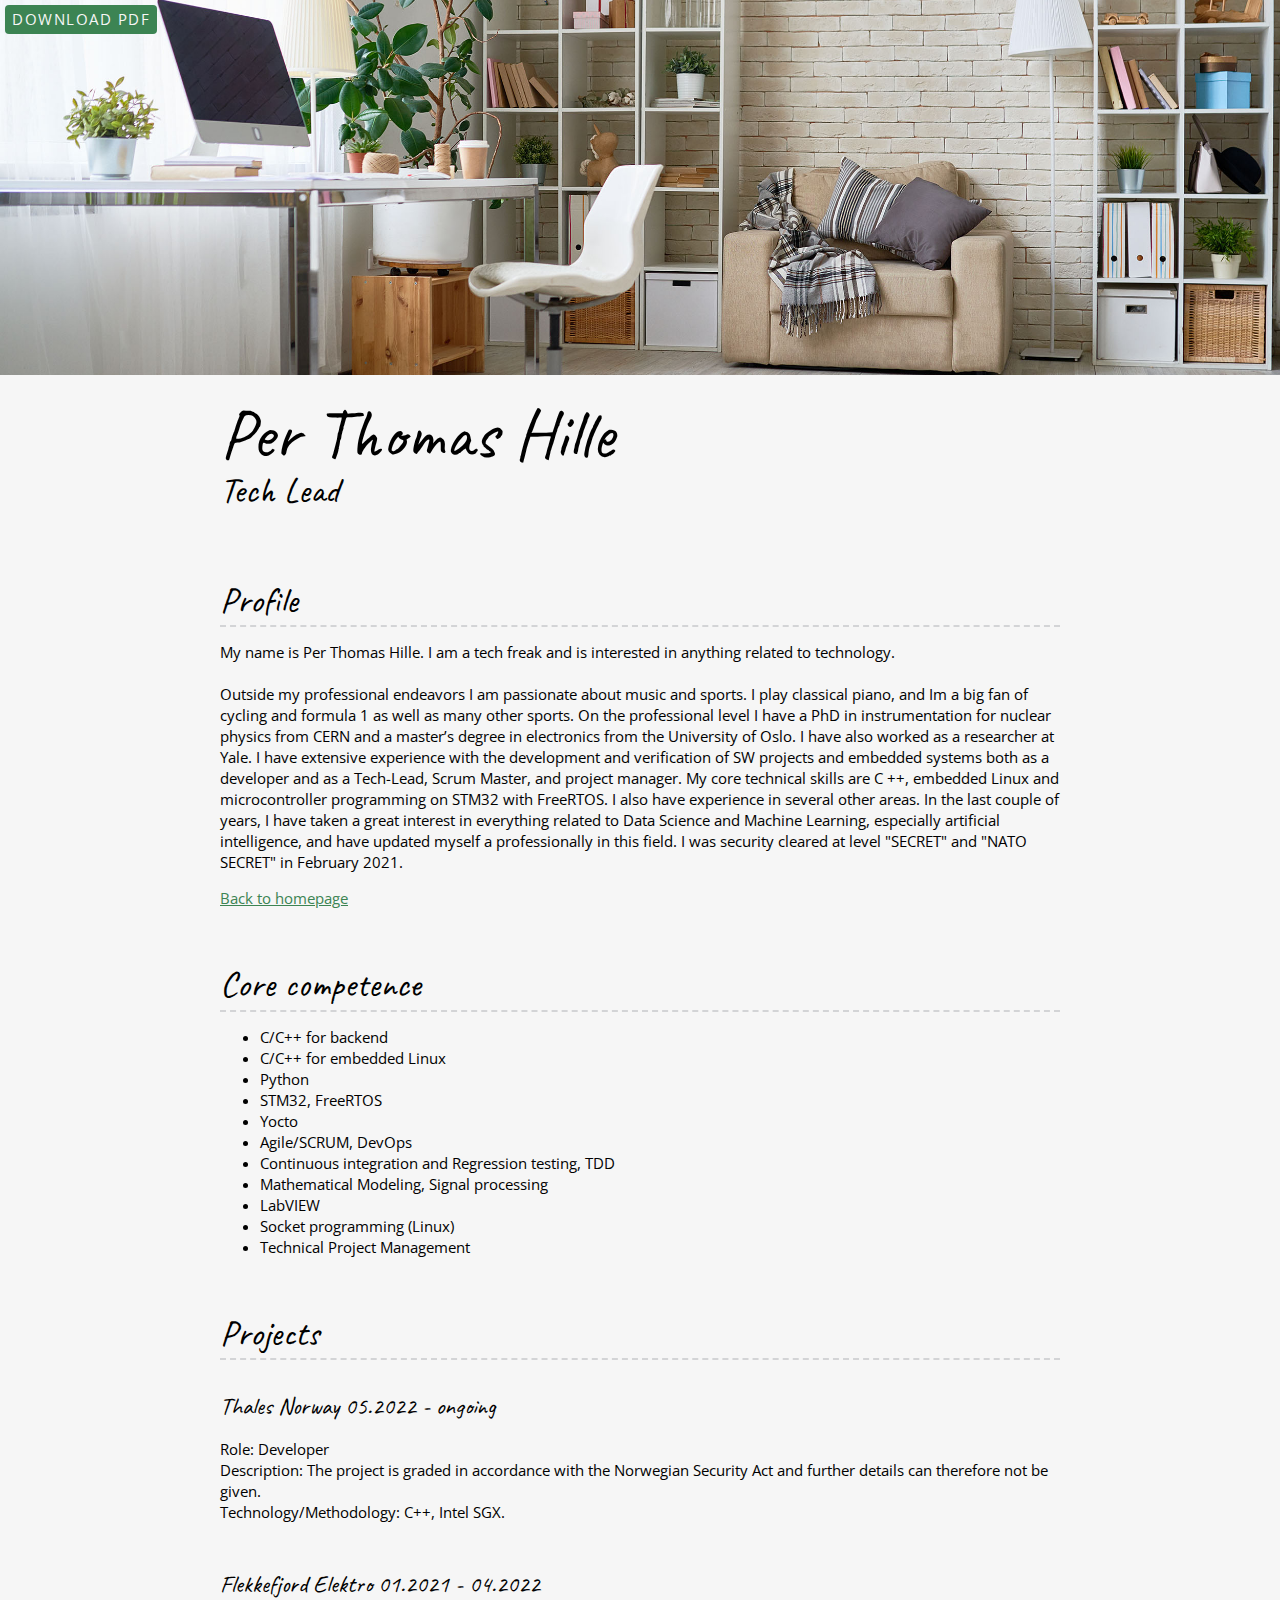
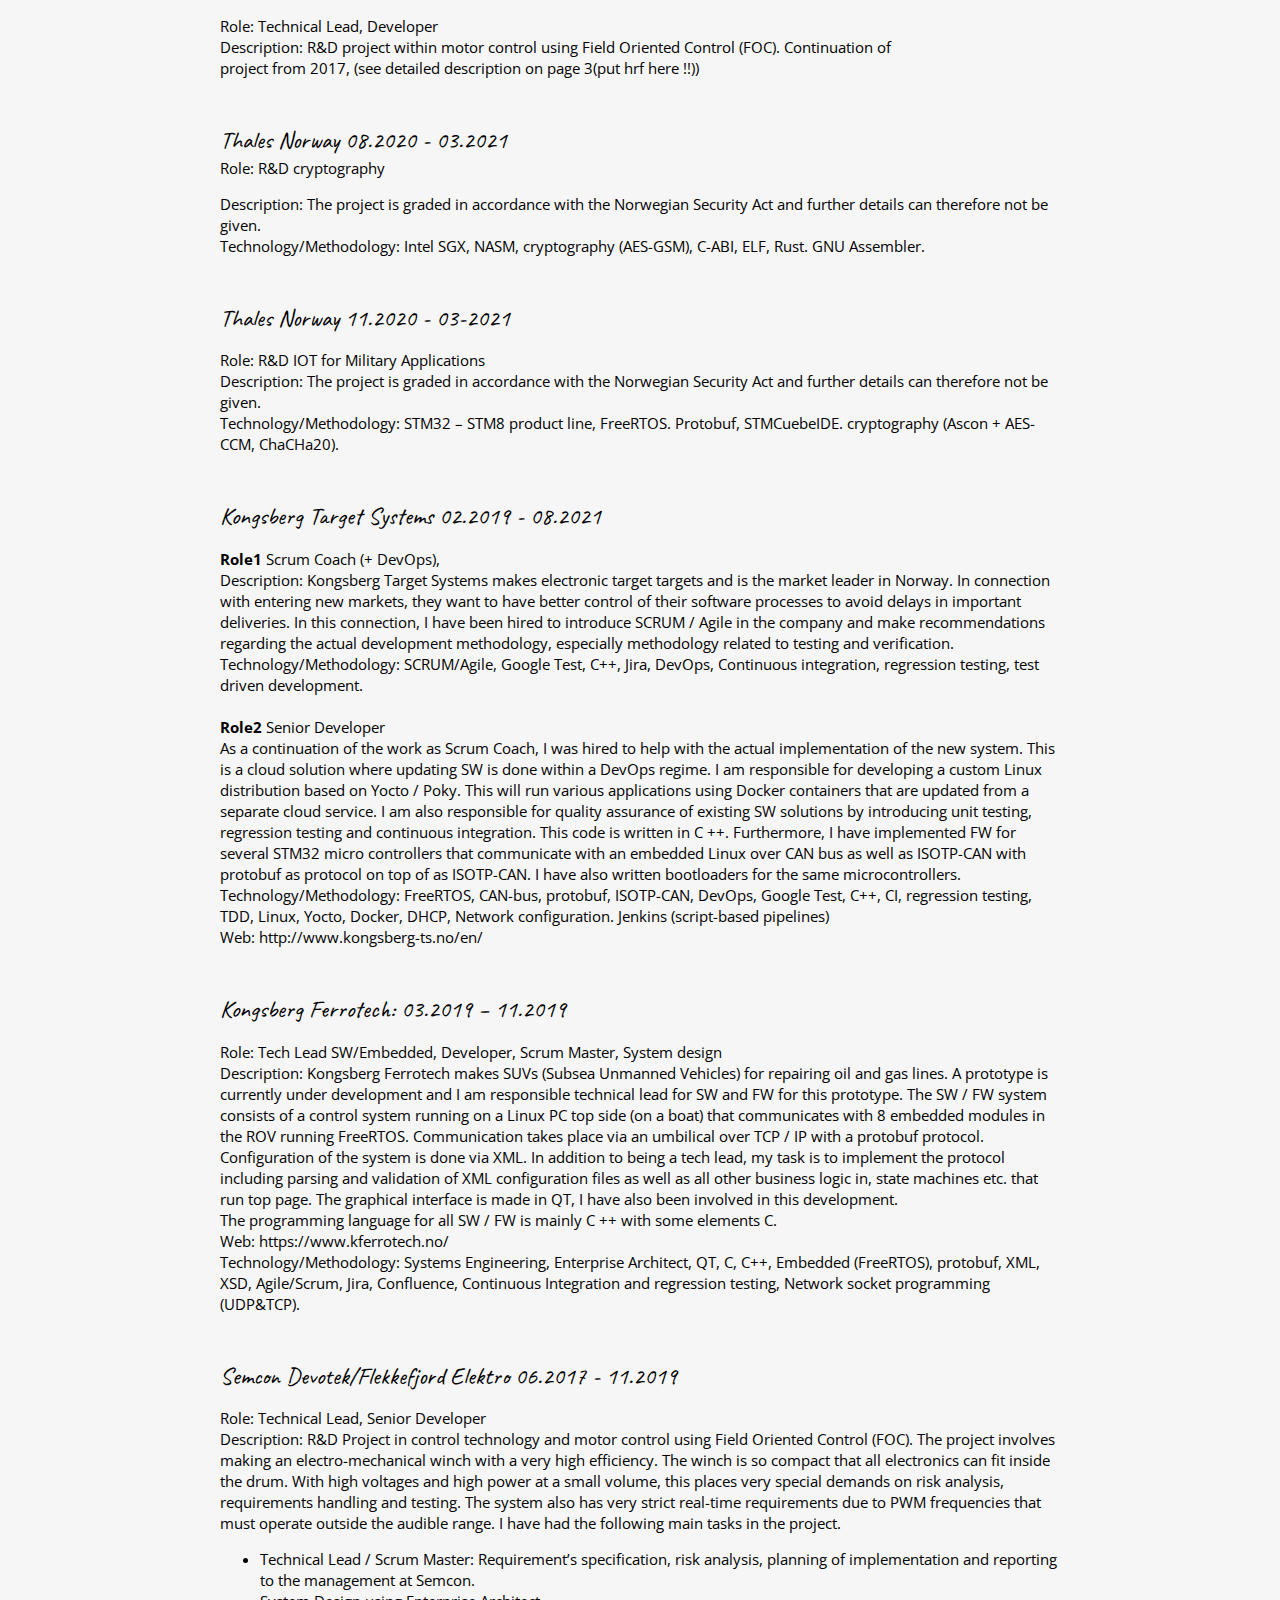
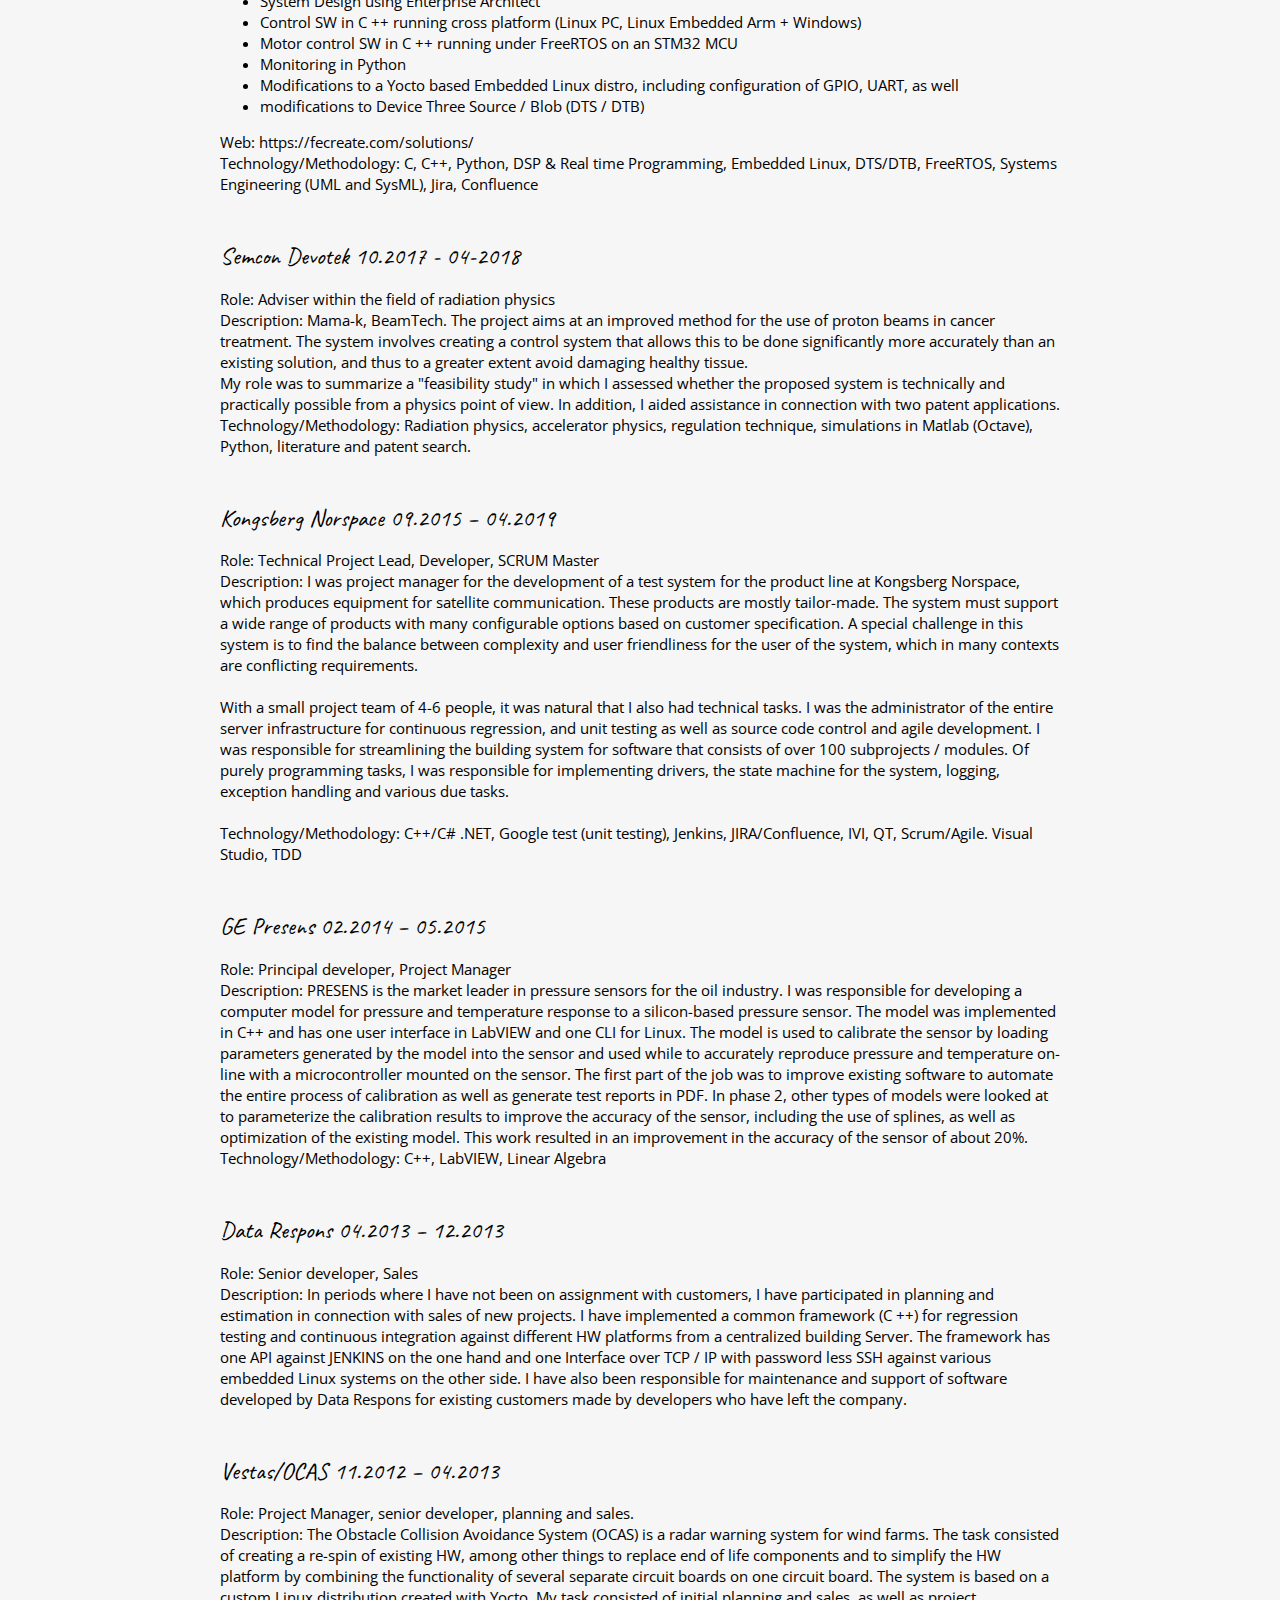
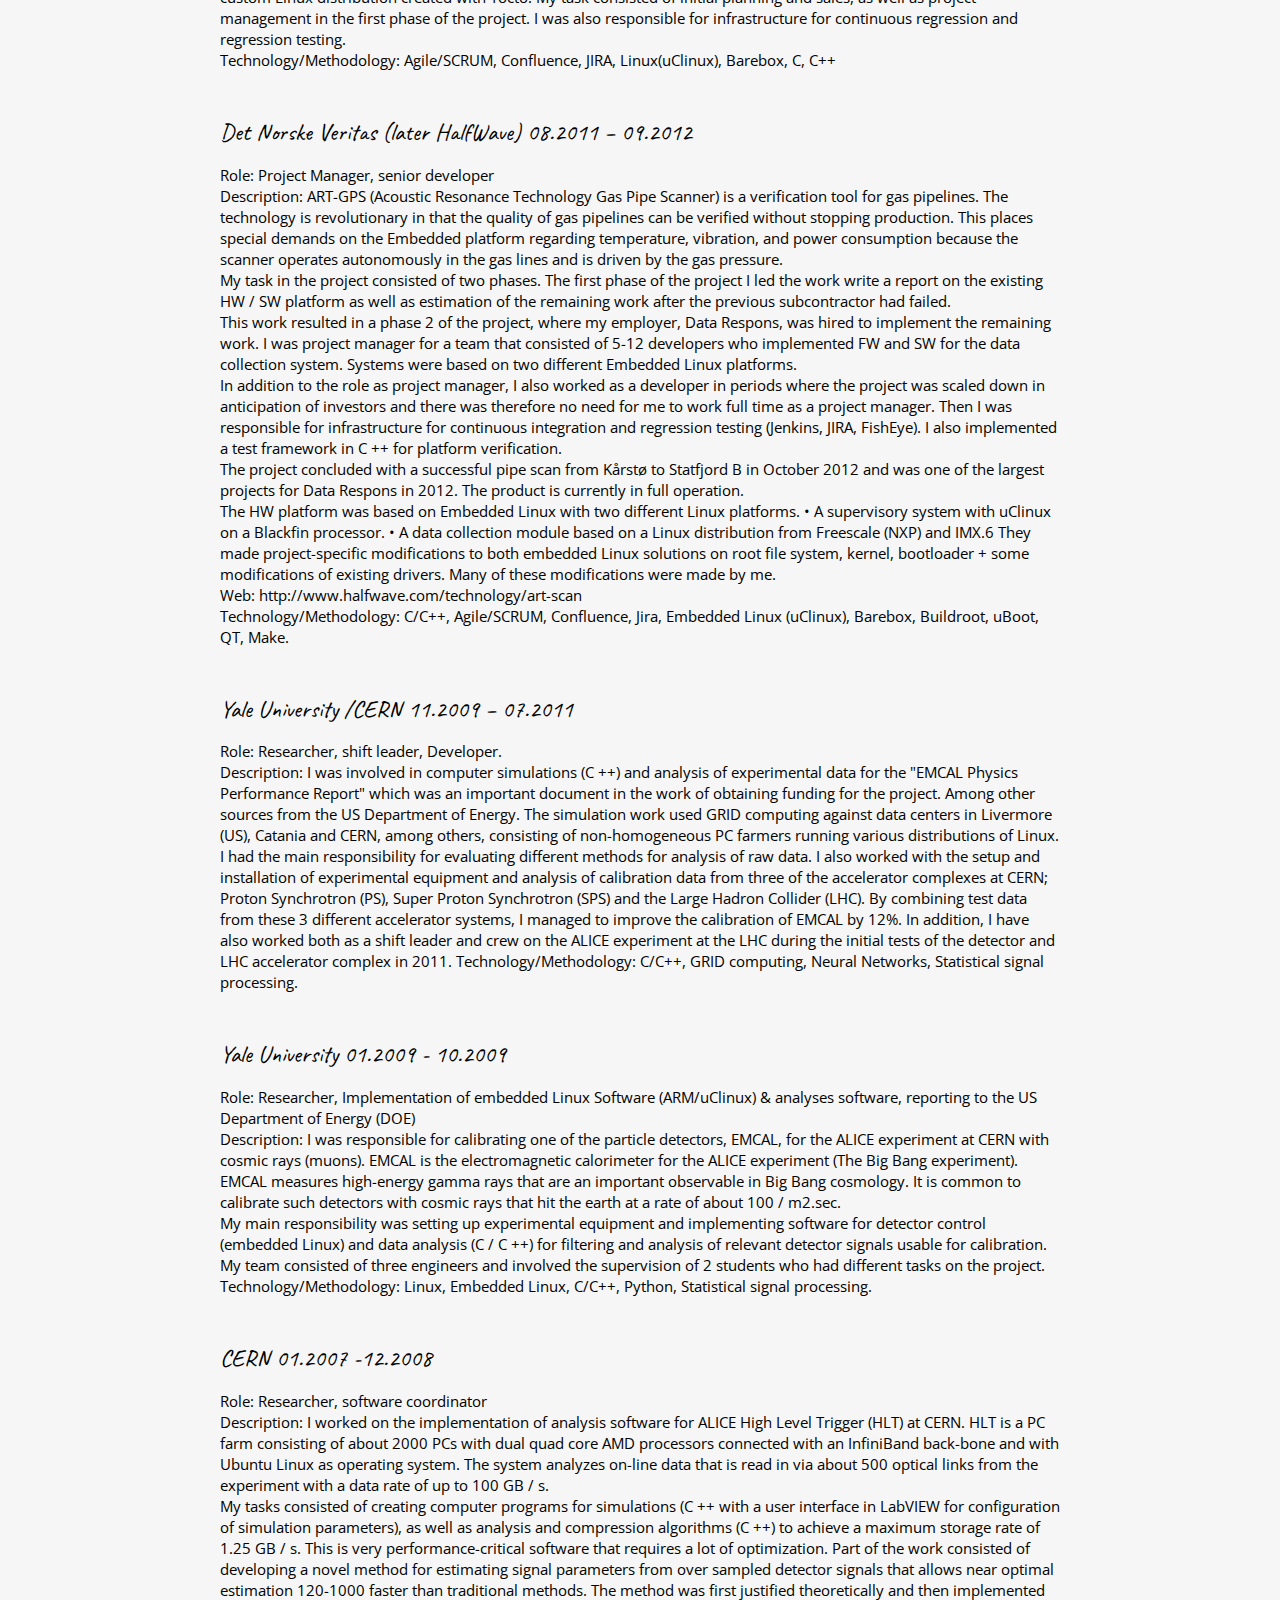
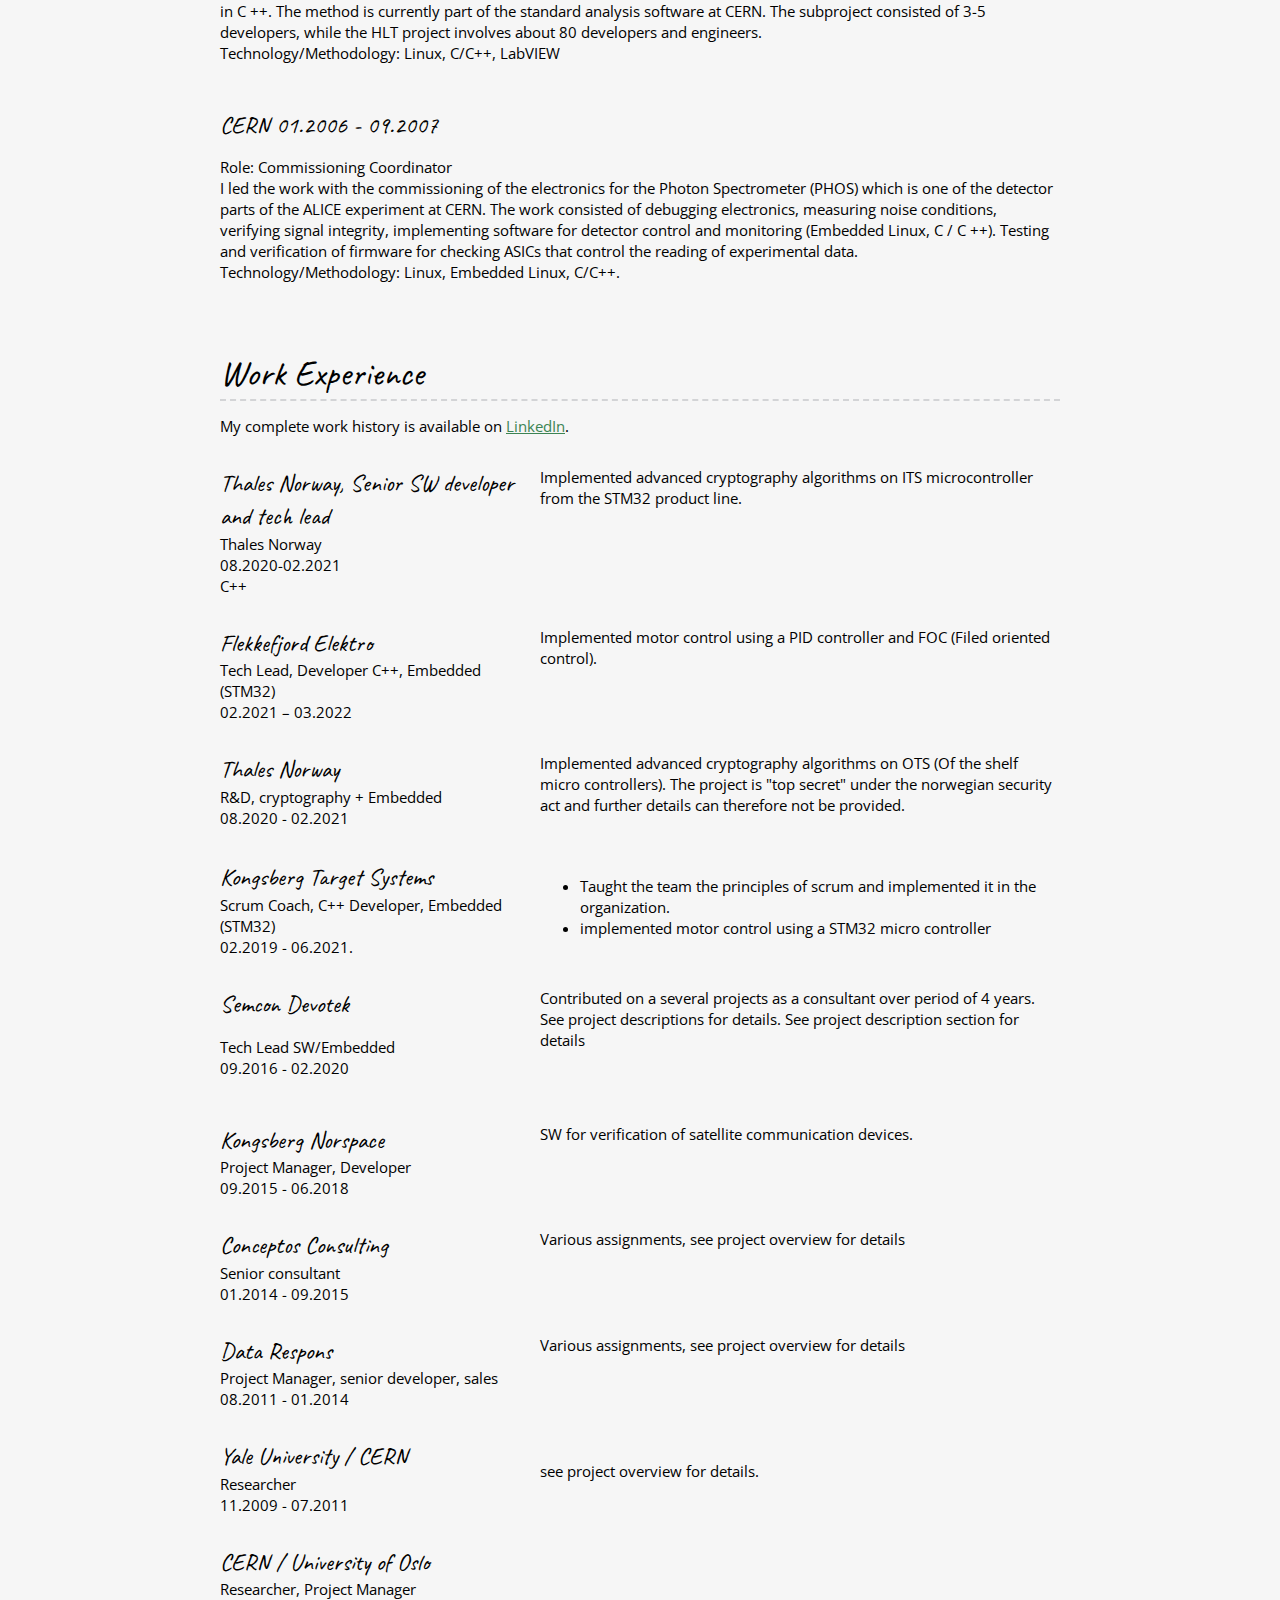
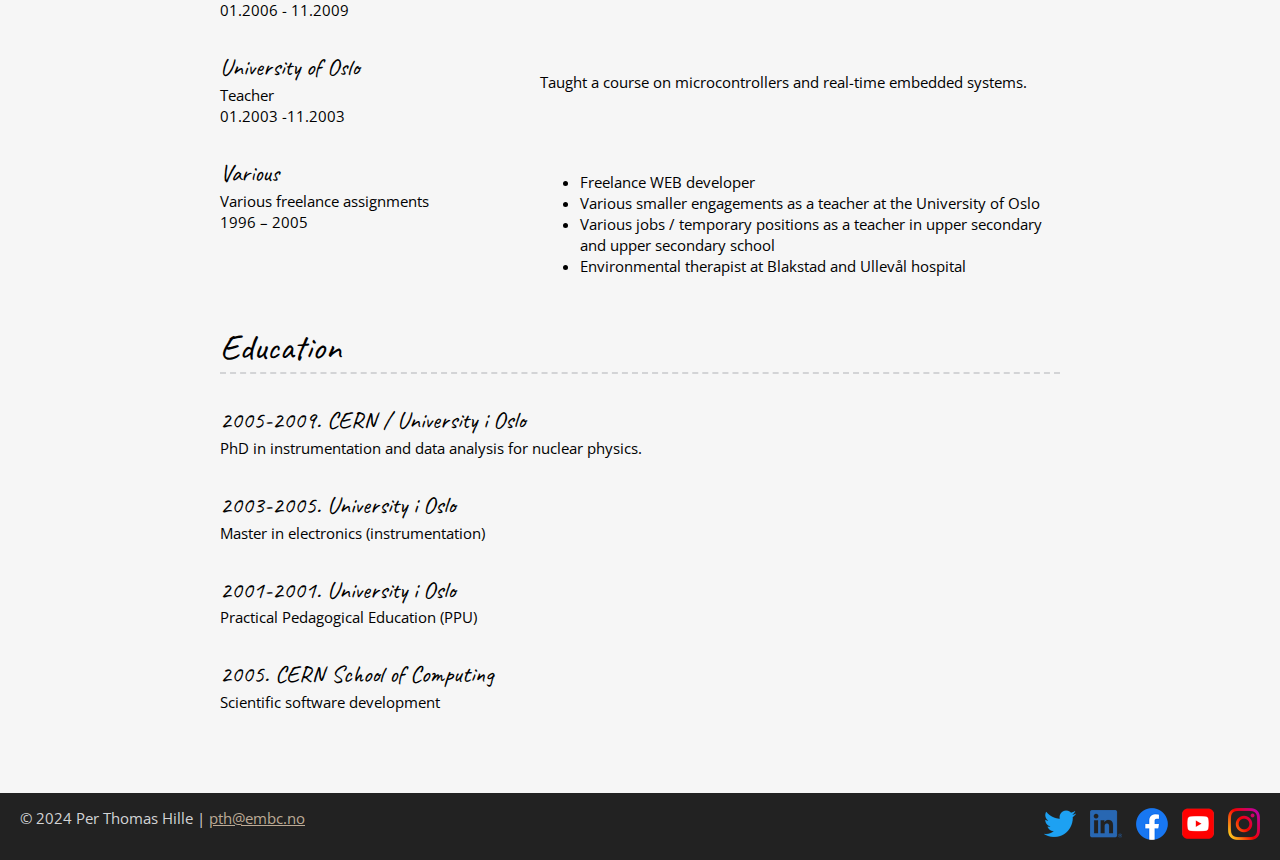
==== commit 3e1dcbfa: "learning css" ====
--- a/resume.html
+++ b/resume.html
@@ -4,11 +4,16 @@
     <meta charset="UTF-8">
     <meta name="viewport" content="width=device-width, initial-scale=1">
     <title>Curriculum Vitae</title>
+    <link rel="preconnect" href="https://fonts.googleapis.com">
+    <link rel="preconnect" href="https://fonts.gstatic.com" crossorigin>
+    <link
+      href="https://fonts.googleapis.com/css2?family=Caveat&family=Open+Sans&display=swap"
+      rel="stylesheet">
     <link rel="stylesheet" href="css/styles.css">
   </head>
   <body class="resume">
     <!-- //  INTRO  // -->
-    <a class="btn" href="ctruong-resume.pdf">Download PDF</a>
+    <a class="btn download-link" href="ctruong-resume.pdf">Download PDF</a>
     <header>
       <!-- Start content edits below this line. -->
       <div class="content-wrapper">
@@ -68,482 +73,568 @@
       </section>
 
       <!-- //  PROJECTS  // -->
-      <section class="resume-section">
-        <!-- Start content edits below this line. -->
-        <h2>Projects</h2>
+      <div class="project-warapper">
+
+
+        <section class="resume-section">
+          <h2>Projects</h2>
+          <!-- Start content edits below this line. -->
+          <!-- <h2>Projects</h2>
+          <section class="project-item">
+            <img src="images/project-decoded-youtube-500px.png"
+              srcset="images/project-decoded-youtube-1000px.png 2x"
+              alt="Decoded by PTH">
+          </section> -->
+
+        <section class="project-item">
+          <h3> Thales Norway 05.2022 - ongoing </h3>
+            <p>Role: Developer <br>
+            Description: The project is graded in accordance with the Norwegian
+            Security Act and further details can therefore not be given. <br>
+            Technology/Methodology: C++, Intel SGX. <br>
+          </p>
+        </section>
+
+        <section class="project-item">
+            <h3>Flekkefjord Elektro 01.2021 - 04.2022 </h3>
+            <p>Role: Technical Lead, Developer <br>
+            Description: R&D project within motor control using Field Oriented
+            Control (FOC). Continuation of <br> project from 2017, (see detailed
+            description on page 3(put hrf here !!)) <br>
+          </p>
+        </section>
+
+        <section class="project-item">
+            <h3>Thales Norway 08.2020 - 03.2021 </h3>
+            Role: R&D cryptography <br>
+            <p> Description: The project is graded in accordance with the Norwegian
+            Security Act and further details can therefore not be given. <br>
+            Technology/Methodology: Intel SGX, NASM, cryptography (AES-GSM),
+            C-ABI, ELF, Rust. GNU Assembler. <br>
+          </p>
+        </section>
+
+        <section class="project-item">
+       
+           <h3>Thales Norway 11.2020 - 03-2021 </h3>
+            <p>
+            Role: R&D IOT for Military Applications <br>
+            Description: The project is graded in accordance with the Norwegian
+            Security Act and further details can therefore not be given.<br>
+            Technology/Methodology: STM32 – STM8 product line, FreeRTOS.
+            Protobuf,
+            STMCuebeIDE. cryptography (Ascon + AES-CCM, ChaCHa20).
+          </p>
+        </section>
+
+        <section class="project-item">
+            <h3>Kongsberg Target Systems 02.2019 - 08.2021 </h3>
+            <p><b>Role1</b> Scrum Coach (+ DevOps), <br>
+            Description: Kongsberg Target Systems makes electronic target
+            targets
+            and is the market leader in Norway. In connection with entering new
+            markets, they want to have better control of their software
+            processes
+            to avoid delays in important deliveries. In this connection, I have
+            been hired to introduce SCRUM / Agile in the company and make
+            recommendations regarding the actual development methodology,
+            especially methodology related to testing and verification.<br>
+            Technology/Methodology: SCRUM/Agile, Google Test, C++, Jira, DevOps,
+            Continuous integration, regression testing, test driven development.<br>
+            <br>
+            <b>Role2</b> Senior Developer <br>
+            As a continuation of the work as Scrum Coach, I was hired to help
+            with
+            the actual implementation of the new system. This is a cloud
+            solution
+            where updating SW is done within a DevOps regime. I am responsible
+            for
+            developing a custom Linux distribution based on Yocto / Poky. This
+            will run various applications using Docker containers that are
+            updated
+            from a separate cloud service. I am also responsible for quality
+            assurance of existing SW solutions by introducing unit testing,
+            regression testing and continuous integration. This code is written
+            in
+            C ++. Furthermore, I have implemented FW for several STM32 micro
+            controllers that communicate with an embedded Linux over CAN bus as
+            well as ISOTP-CAN with protobuf as protocol on top of as ISOTP-CAN.
+            I
+            have also written bootloaders for the same microcontrollers.<br>
+
+            Technology/Methodology: FreeRTOS, CAN-bus, protobuf, ISOTP-CAN,
+            DevOps, Google Test, C++, CI, regression testing, TDD, Linux, Yocto,
+            Docker, DHCP, Network configuration. Jenkins (script-based
+            pipelines)
+            <br>
+
+            Web: http://www.kongsberg-ts.no/en/ <br>
+          </p>
+        </section>
+
+        <section class="project-item">
+          
+            <h3>Kongsberg Ferrotech: 03.2019 – 11.2019 </h3>
+            <p>Role: Tech Lead SW/Embedded, Developer, Scrum Master, System design
+            <br>
+            Description: Kongsberg Ferrotech makes SUVs (Subsea Unmanned
+            Vehicles)
+            for repairing oil and gas lines. A prototype is currently under
+            development and I am responsible technical lead for SW and FW for
+            this
+            prototype. The SW / FW system consists of a control system running
+            on
+            a Linux PC top side (on a boat) that communicates with 8 embedded
+            modules in the ROV running FreeRTOS. Communication takes place via
+            an
+            umbilical over TCP / IP with a protobuf protocol. Configuration of
+            the
+            system is done via XML. In addition to being a tech lead, my task is
+            to implement the protocol including parsing and validation of XML
+            configuration files as well as all other business logic in, state
+            machines etc. that run top page. The graphical interface is made in
+            QT, I have also been involved in this development. <br>
+
+            The programming language for all SW / FW is mainly C ++ with some
+            elements C.<br>
+
+            Web: https://www.kferrotech.no/ <br>
+            Technology/Methodology: Systems Engineering, Enterprise Architect,
+            QT,
+            C, C++, Embedded (FreeRTOS), protobuf, XML, XSD, Agile/Scrum, Jira,
+            Confluence, Continuous Integration and regression testing, Network
+            socket programming (UDP&TCP).<br>
+          </p>
+        </section>
+
+        <section class="project-item">
+            <h3>Semcon Devotek/Flekkefjord Elektro 06.2017 - 11.2019 </h3>
+            <p>Role: Technical Lead, Senior Developer <br>
+            Description: R&D Project in control technology and motor control
+            using
+            Field Oriented Control (FOC). The project involves making an
+            electro-mechanical winch with a very high efficiency. The winch is
+            so
+            compact that all electronics can fit inside the drum. With high
+            voltages and high power at a small volume, this places very special
+            demands on risk analysis, requirements handling and testing. The
+            system also has very strict real-time requirements due to PWM
+            frequencies that must operate outside the audible range.
+
+            I have had the following main tasks in the project. <br>
+
+            <ul>
+              <li>Technical Lead / Scrum Master: Requirement’s specification,
+                risk
+                analysis, planning of implementation and reporting to the
+                management at Semcon. </li>
+              <li> System Design using Enterprise Architect</li>
+              <li> Control SW in C ++ running cross platform (Linux PC, Linux
+                Embedded Arm + Windows) </li>
+              <li> Motor control SW in C ++ running under FreeRTOS on an STM32
+                MCU
+              </li>
+              <li> Monitoring in Python </li>
+              <li>Modifications to a Yocto based Embedded Linux distro,
+                including
+                configuration of GPIO, UART, as well </li>
+              <li>modifications to Device Three Source / Blob (DTS / DTB) </li>
+            </ul>
+
+            Web: https://fecreate.com/solutions/ <br>
+            Technology/Methodology: C, C++, Python, DSP & Real time Programming,
+            Embedded Linux, DTS/DTB, FreeRTOS, Systems Engineering (UML and
+            SysML), Jira, Confluence <br>
+          </p>
+        </section>
+
+        <section class="project-item">
+          
+          <h3>Semcon Devotek 10.2017 - 04-2018 </h3>
+          <p>
+            Role: Adviser within the field of radiation physics <br>
+            Description: Mama-k, BeamTech. The project aims at an improved
+            method
+            for the use of proton beams in cancer treatment. The system involves
+            creating a control system that allows this to be done significantly
+            more accurately than an existing solution, and thus to a greater
+            extent avoid damaging healthy tissue.<br>
+
+            My role was to summarize a "feasibility study" in which I assessed
+            whether the proposed system is technically and practically possible
+            from a physics point of view. In addition, I aided assistance in
+            connection with two patent applications. <br>
+
+            Technology/Methodology: Radiation physics, accelerator physics,
+            regulation technique, simulations in Matlab (Octave), Python,
+            literature and patent search. <br>
+          </p>
+        </section>
+
+        <section class="project-item">
+          
+           <h3>Kongsberg Norspace 09.2015 – 04.2019 </h3>
+            <p>
+            Role: Technical Project Lead, Developer, SCRUM Master <br>
+            Description: I was project manager for the development of a test
+            system for the product line at Kongsberg Norspace, which produces
+            equipment for satellite communication. These products are mostly
+            tailor-made. The system must support a wide range of products with
+            many configurable options based on customer specification. A special
+            challenge in this system is to find the balance between complexity
+            and
+            user friendliness for the user of the system, which in many contexts
+            are conflicting requirements. <br><br>
+
+            With a small project team of 4-6 people, it was natural that I also
+            had technical tasks. I was the administrator of the entire server
+            infrastructure for continuous regression, and unit testing as well
+            as
+            source code control and agile development. I was responsible for
+            streamlining the building system for software that consists of over
+            100 subprojects / modules.
+            Of purely programming tasks, I was responsible for implementing
+            drivers, the state machine for the system, logging, exception
+            handling
+            and various due tasks. <br><br>
+            Technology/Methodology: C++/C# .NET, Google test (unit testing),
+            Jenkins, JIRA/Confluence, IVI, QT, Scrum/Agile. Visual Studio, TDD
+            <br>
+
+          </p>
+        </section>
+
+        <section class="project-item">
+            <h3> GE Presens 02.2014 – 05.2015 </h3>
+            <p>
+            Role: Principal developer, Project Manager <br>
+            Description: PRESENS is the market leader in pressure sensors for
+            the
+            oil industry. I was responsible for developing a computer model for
+            pressure and temperature response to a silicon-based pressure
+            sensor.
+            The model was implemented in C++ and has one user interface in
+            LabVIEW
+            and one CLI for Linux. The model is used to calibrate the sensor by
+            loading parameters generated by the model into the sensor and used
+            while to accurately reproduce pressure and temperature on-line with
+            a
+            microcontroller mounted on the sensor. The first part of the job was
+            to improve existing software to automate the entire process of
+            calibration as well as generate test reports in PDF. In phase 2,
+            other
+            types of models were looked at to parameterize the calibration
+            results
+            to improve the accuracy of the sensor, including the use of splines,
+            as well as optimization of the existing model. This work resulted in
+            an improvement in the accuracy of the sensor of about 20%. <br>
+            Technology/Methodology: C++, LabVIEW, Linear Algebra <br>
+          </p>
+        </section>
+
+        <section class="project-item">
+            <h3>Data Respons 04.2013 – 12.2013 </h3>
+            <p> Role: Senior developer, Sales <br>
+            Description: In periods where I have not been on assignment with
+            customers, I have participated in planning and estimation in
+            connection with sales of new projects. I have implemented a common
+            framework (C ++) for regression testing and continuous integration
+            against different HW platforms from a centralized building Server.
+            The
+            framework has one API against JENKINS on the one hand and one
+            Interface over TCP / IP with password less SSH against various
+            embedded Linux systems on the other side. I have also been
+            responsible
+            for maintenance and support of software developed by Data Respons
+            for
+            existing customers made by developers who have left the company.
+          </p>
+        </section>
+
+        <section class="project-item">
+            <h3>Vestas/OCAS 11.2012 – 04.2013 </h3>
+            <p>
+            Role: Project Manager, senior developer, planning and sales.<br>
+            Description: The Obstacle Collision Avoidance System (OCAS) is a
+            radar
+            warning system for wind farms. The task consisted of creating a
+            re-spin of existing HW, among other things to replace end of life
+            components and to simplify the HW platform by combining the
+            functionality of several separate circuit boards on one circuit
+            board.
+            The system is based on a custom Linux distribution created with
+            Yocto.
+            My task consisted of initial planning and sales, as well as project
+            management in the first phase of the project. I was also responsible
+            for infrastructure for continuous regression and regression testing.<br>
+
+            Technology/Methodology: Agile/SCRUM, Confluence, JIRA,
+            Linux(uClinux),
+            Barebox, C, C++
+          </p>
+        </section>
+
+        <section class="project-item">
+          
+            <h3> Det Norske Veritas (later HalfWave) 08.2011 – 09.2012 </h3>
+            <p>
+            Role: Project Manager, senior developer <br>
+      
+            Description: ART-GPS (Acoustic Resonance Technology Gas Pipe
+            Scanner)
+            is a verification tool for gas pipelines. The technology is
+            revolutionary in that the quality of gas pipelines can be verified
+            without stopping production. This places special demands on the
+            Embedded platform regarding temperature, vibration, and power
+            consumption because the scanner operates autonomously in the gas
+            lines
+            and is driven by the gas pressure. <br>
+
+            My task in the project consisted of two phases. The first phase of
+            the
+            project I led the work write a report on the existing HW / SW
+            platform
+            as well as estimation of the remaining work after the previous
+            subcontractor had failed.<br>
+
+            This work resulted in a phase 2 of the project, where my employer,
+            Data Respons, was hired to implement the remaining work. I was
+            project
+            manager for a team that consisted of 5-12 developers who implemented
+            FW and SW for the data collection system. Systems were based on two
+            different Embedded Linux platforms. <br>
+
+            In addition to the role as project manager, I also worked as a
+            developer in periods where the project was scaled down in
+            anticipation
+            of investors and there was therefore no need for me to work full
+            time
+            as a project manager.
+            Then I was responsible for infrastructure for continuous integration
+            and regression testing (Jenkins, JIRA, FishEye). I also implemented
+            a
+            test framework in C ++ for platform verification. <br>
+
+            The project concluded with a successful pipe scan from Kårstø to
+            Statfjord B in October 2012 and was one of the largest projects for
+            Data Respons in 2012. The product is currently in full operation.<br>
+
+            The HW platform was based on Embedded Linux with two different Linux
+            platforms.
+            • A supervisory system with uClinux on a Blackfin processor.
+            • A data collection module based on a Linux distribution from
+            Freescale (NXP) and IMX.6
+            They made project-specific modifications to both embedded Linux
+            solutions on root file system, kernel, bootloader + some
+            modifications
+            of existing drivers. Many of these modifications were made by me.
+            <br>
+
+            Web: http://www.halfwave.com/technology/art-scan <br>
+            Technology/Methodology: C/C++, Agile/SCRUM, Confluence, Jira,
+            Embedded
+            Linux (uClinux), Barebox, Buildroot, uBoot, QT, Make.
+          </p>
+        </section>
+
+        <section class="project-item">
+          
+            <h3> Yale University /CERN 11.2009 – 07.2011 </h3>
+            <p>
+            Role: Researcher, shift leader, Developer. <br>
+            Description: I was involved in computer simulations (C ++) and
+            analysis of experimental data for the
+            "EMCAL Physics Performance Report" which was an important document
+            in
+            the work of obtaining funding for the project. Among other sources
+            from the US Department of Energy. The simulation work used GRID
+            computing against data centers in Livermore (US), Catania and CERN,
+            among others, consisting of non-homogeneous PC farmers running
+            various
+            distributions of Linux. I had the main responsibility for evaluating
+            different methods for analysis of raw data. I also worked with the
+            setup and installation of experimental equipment and analysis of
+            calibration data from three of the accelerator complexes at CERN;
+            Proton Synchrotron (PS), Super Proton Synchrotron (SPS) and the
+            Large
+            Hadron Collider (LHC). By combining test data from these 3 different
+            accelerator systems, I managed to improve the calibration of EMCAL
+            by
+            12%.
+
+            In addition, I have also worked both as a shift leader and crew on
+            the
+            ALICE experiment at the LHC during the initial tests of the detector
+            and LHC accelerator complex in 2011.
+            Technology/Methodology: C/C++, GRID computing, Neural Networks,
+            Statistical signal processing.
+          </p>
+        </section>
+
+      
+        <section class="project-item">
+            <h3> Yale University 01.2009 - 10.2009 </h3>
+            <p>
+            Role: Researcher, Implementation of embedded Linux Software
+            (ARM/uClinux) & analyses software, reporting to the US Department of
+            Energy (DOE) <br>
+            Description: I was responsible for calibrating one of the particle
+            detectors, EMCAL, for the ALICE experiment at CERN with cosmic rays
+            (muons). EMCAL is the electromagnetic calorimeter for the ALICE
+            experiment (The Big Bang experiment). EMCAL measures high-energy
+            gamma
+            rays that are an important observable in Big Bang cosmology. It is
+            common to calibrate such detectors with cosmic rays that hit the
+            earth
+            at a rate of about 100 / m2.sec. <br>
+
+            My main responsibility was setting up experimental equipment and
+            implementing software for detector control (embedded Linux) and data
+            analysis (C / C ++) for filtering and analysis of relevant detector
+            signals usable for calibration. My team consisted of three engineers
+            and involved the supervision of 2 students who had different tasks
+            on
+            the project.<br>
+
+            Technology/Methodology: Linux, Embedded Linux, C/C++, Python,
+            Statistical signal processing. <br>
+          </p>
+        </section>
+
+        <section class="project-item">
+
+            <h3>CERN 01.2007 -12.2008 </h3>
+            <p>
+            Role: Researcher, software coordinator <br>
+            Description: I worked on the implementation of analysis software for
+            ALICE High Level Trigger (HLT) at CERN. HLT is a PC farm consisting
+            of
+            about 2000 PCs with dual quad core AMD processors connected with an
+            InfiniBand back-bone and with Ubuntu Linux as operating system. The
+            system analyzes on-line data that is read in via about 500 optical
+            links from the experiment with a data rate of up to 100 GB / s. <br>
+
+            My tasks consisted of creating computer programs for simulations (C
+            ++
+            with a user interface in LabVIEW for configuration of simulation
+            parameters), as well as analysis and compression algorithms (C ++)
+            to
+            achieve a maximum storage rate of 1.25 GB / s. This is very
+            performance-critical software that requires a lot of optimization.
+            Part of the work consisted of developing a novel method for
+            estimating
+            signal parameters from over sampled detector signals that allows
+            near
+            optimal estimation 120-1000 faster than traditional methods. The
+            method was first justified theoretically and then implemented in C
+            ++.
+            The method is currently part of the standard analysis software at
+            CERN. The subproject consisted of 3-5 developers, while the HLT
+            project involves about 80 developers and engineers. <br>
+
+            Technology/Methodology: Linux, C/C++, LabVIEW <br>
+          </p>
+        </section>
+
+        <section class="project-item">
+          <h3> CERN 01.2006 - 09.2007 </h3>
+          <p>
+          Role: Commissioning Coordinator <br>
+          I led the work with the commissioning of the electronics for the
+          Photon Spectrometer (PHOS) which is one of the detector parts of the
+          ALICE experiment at CERN.
+          The work consisted of debugging electronics, measuring noise
+          conditions, verifying signal integrity, implementing software for
+          detector control and monitoring (Embedded Linux, C / C ++). Testing
+          and verification of firmware for checking ASICs that control the
+          reading of experimental data. <br>
+          Technology/Methodology: Linux, Embedded Linux, C/C++.
+          </p>    
+        </section>
+
+        <!-- To add more items, copy this whole <section></section> block-->
+
+        <!--
         <section class="project-item">
           <img src="images/project-decoded-youtube-500px.png"
             srcset="images/project-decoded-youtube-1000px.png 2x"
-            alt="Decoded by PTH">
-        </section>
-
-        <section class="project-item"></section>
-        <p> Thales Norway 05.2022 - ongoing <br>
-          Role: Developer <br>
-          Description: The project is graded in accordance with the Norwegian
-          Security Act and further details can therefore not be given. <br>
-          Technology/Methodology: C++, Intel SGX. <br>
-        </p>
-      </section>
-
-      <section class="project-item">
-        <p>
-          Flekkefjord Elektro 01.2021 - 04.2022 <br>
-          Rolle: Technical Lead, Developer
-          Description: R&D project within motor control using Field Oriented
-          Control (FOC). Continuation of <br> project from 2017, (see detailed
-          description on page 3(put hrf here !!)) <br>
-        </p>
-      </section>
-
-      <section class="project-item">
-        <p>
-          Thales Norway 08.2020 - 03.2021 <br>
-          Role: R&D cryptography <br>
-          Description: The project is graded in accordance with the Norwegian
-          Security Act and further details can therefore not be given. <br>
-          Technology/Methodology: Intel SGX, NASM, cryptography (AES-GSM),
-          C-ABI, ELF, Rust. GNU Assembler. <br>
-        </p>
-      </section>
-
-      <section class="project-item">
-        <p>
-          Thales Norway 11.2020 - 03-2021
-          Role: R&D IOT for Military Applications
-          Description: The project is graded in accordance with the Norwegian
-          Security Act and further details can therefore not be given.
-          Technology/Methodology: STM32 – STM8 product line, FreeRTOS. Protobuf,
-          STMCuebeIDE. cryptography (Ascon + AES-CCM, ChaCHa20).
-        </p>
-      </section>
-
-      <section class="project-item">
-        <p>
-          KONGSBERG TARGET SYSTEMS 02.2019 - 08.2021 <br>
-          Role1: Scrum Coach (+ DevOps), <br>
-          Description: Kongsberg Target Systems makes electronic target targets
-          and is the market leader in Norway. In connection with entering new
-          markets, they want to have better control of their software processes
-          to avoid delays in important deliveries. In this connection, I have
-          been hired to introduce SCRUM / Agile in the company and make
-          recommendations regarding the actual development methodology,
-          especially methodology related to testing and verification.
-          Technology/Methodology: SCRUM/Agile, Google Test, C++, Jira, DevOps,
-          Continuous integration, regression testing, test driven development.<br>
-          Role2: Senior Developer <br>
-          As a continuation of the work as Scrum Coach, I was hired to help with
-          the actual implementation of the new system. This is a cloud solution
-          where updating SW is done within a DevOps regime. I am responsible for
-          developing a custom Linux distribution based on Yocto / Poky. This
-          will run various applications using Docker containers that are updated
-          from a separate cloud service. I am also responsible for quality
-          assurance of existing SW solutions by introducing unit testing,
-          regression testing and continuous integration. This code is written in
-          C ++. Furthermore, I have implemented FW for several STM32 micro
-          controllers that communicate with an embedded Linux over CAN bus as
-          well as ISOTP-CAN with protobuf as protocol on top of as ISOTP-CAN. I
-          have also written bootloaders for the same microcontrollers.<br>
-
-          Technology/Methodology: FreeRTOS, CAN-bus, protobuf, ISOTP-CAN,
-          DevOps, Google Test, C++, CI, regression testing, TDD, Linux, Yocto,
-          Docker, DHCP, Network configuration. Jenkins (script-based pipelines)
-          <br>
-
-          Web: http://www.kongsberg-ts.no/en/ <br>
-        </p>
-      </section>
-
-      <section class="project-item">
-        <p>
-          KONGSBERG FERROTECH: 03.2019 – 11.2019 <br>
-          Role: Tech Lead SW/Embedded, Developer, Scrum Master, System design
-          <br>
-          Description: Kongsberg Ferrotech makes SUVs (Subsea Unmanned Vehicles)
-          for repairing oil and gas lines. A prototype is currently under
-          development and I am responsible technical lead for SW and FW for this
-          prototype. The SW / FW system consists of a control system running on
-          a Linux PC top side (on a boat) that communicates with 8 embedded
-          modules in the ROV running FreeRTOS. Communication takes place via an
-          umbilical over TCP / IP with a protobuf protocol. Configuration of the
-          system is done via XML. In addition to being a tech lead, my task is
-          to implement the protocol including parsing and validation of XML
-          configuration files as well as all other business logic in, state
-          machines etc. that run top page. The graphical interface is made in
-          QT, I have also been involved in this development. <br>
-
-          The programming language for all SW / FW is mainly C ++ with some
-          elements C.<br>
-
-          Web: https://www.kferrotech.no/ <br>
-          Technology/Methodology: Systems Engineering, Enterprise Architect, QT,
-          C, C++, Embedded (FreeRTOS), protobuf, XML, XSD, Agile/Scrum, Jira,
-          Confluence, Continuous Integration and regression testing, Network
-          socket programming (UDP&TCP).<br>
-        </p>
-      </section>
-
-      <section class="project-item">
-        <p>
-
-          SEMCON DEVOTEK/Flekkefjord Elektro 06.2017 - 11.2019 <br>
-          Role: Technical Lead, Senior Developer <br>
-          Description: R&D Project in control technology and motor control using
-          Field Oriented Control (FOC). The project involves making an
-          electro-mechanical winch with a very high efficiency. The winch is so
-          compact that all electronics can fit inside the drum. With high
-          voltages and high power at a small volume, this places very special
-          demands on risk analysis, requirements handling and testing. The
-          system also has very strict real-time requirements due to PWM
-          frequencies that must operate outside the audible range.
-
-          I have had the following main tasks in the project. <br>
-
-          <ul>
-            <li>Technical Lead / Scrum Master: Requirement’s specification, risk
-              analysis, planning of implementation and reporting to the
-              management at Semcon. </li>
-            <li> System Design using Enterprise Architect</li>
-            <li> Control SW in C ++ running cross platform (Linux PC, Linux
-              Embedded Arm + Windows) </li>
-            <li> Motor control SW in C ++ running under FreeRTOS on an STM32 MCU
-            </li>
-            <li> Monitoring in Python </li>
-            <li>Modifications to a Yocto based Embedded Linux distro, including
-              configuration of GPIO, UART, as well </li>
-            <li>modifications to Device Three Source / Blob (DTS / DTB) </li>
-          </ul>
-
-          Web: https://fecreate.com/solutions/ <br>
-          Technology/Methodology: C, C++, Python, DSP & Real time Programming,
-          Embedded Linux, DTS/DTB, FreeRTOS, Systems Engineering (UML and
-          SysML), Jira, Confluence <br>
-        </p>
-      </section>
-
-      <section class="project-item">
-        <p>
-          SEMCON DEVOTEK 10.2017 - 04-2018 <br>
-          Role: Adviser within the field of radiation physics <br>
-          Description: Mama-k, BeamTech. The project aims at an improved method
-          for the use of proton beams in cancer treatment. The system involves
-          creating a control system that allows this to be done significantly
-          more accurately than an existing solution, and thus to a greater
-          extent avoid damaging healthy tissue.<br>
-
-          My role was to summarize a "feasibility study" in which I assessed
-          whether the proposed system is technically and practically possible
-          from a physics point of view. In addition, I aided assistance in
-          connection with two patent applications. <br>
-
-          Technology/Methodology: Radiation physics, accelerator physics,
-          regulation technique, simulations in Matlab (Octave), Python,
-          literature and patent search. <br>
-        </p>
-      </section>
-
-      <section class="project-item">
-        <p>
-          KONGSBERG NORSPACE 09.2015 – 04.2019 <br>
-
-          Role: Technical Project Lead, Developer, SCRUM Master <br>
-          Description: I was project manager for the development of a test
-          system for the product line at Kongsberg Norspace, which produces
-          equipment for satellite communication. These products are mostly
-          tailor-made. The system must support a wide range of products with
-          many configurable options based on customer specification. A special
-          challenge in this system is to find the balance between complexity and
-          user friendliness for the user of the system, which in many contexts
-          are conflicting requirements. <br><br>
-
-          With a small project team of 4-6 people, it was natural that I also
-          had technical tasks. I was the administrator of the entire server
-          infrastructure for continuous regression, and unit testing as well as
-          source code control and agile development. I was responsible for
-          streamlining the building system for software that consists of over
-          100 subprojects / modules.
-          Of purely programming tasks, I was responsible for implementing
-          drivers, the state machine for the system, logging, exception handling
-          and various due tasks. <br><br>
-          Technology/Methodology: C++/C# .NET, Google test (unit testing),
-          Jenkins, JIRA/Confluence, IVI, QT, Scrum/Agile. Visual Studio, TDD <br>
-
-        </p>
-      </section>
-
-      <section class="project-item">
-        <p>
-          PRESENS 02.2014 – 05.2015 <br>
-          Role: Principal developer, Project Manager <br>
-          Description: PRESENS is the market leader in pressure sensors for the
-          oil industry. I was responsible for developing a computer model for
-          pressure and temperature response to a silicon-based pressure sensor.
-          The model was implemented in C++ and has one user interface in LabVIEW
-          and one CLI for Linux. The model is used to calibrate the sensor by
-          loading parameters generated by the model into the sensor and used
-          while to accurately reproduce pressure and temperature on-line with a
-          microcontroller mounted on the sensor. The first part of the job was
-          to improve existing software to automate the entire process of
-          calibration as well as generate test reports in PDF. In phase 2, other
-          types of models were looked at to parameterize the calibration results
-          to improve the accuracy of the sensor, including the use of splines,
-          as well as optimization of the existing model. This work resulted in
-          an improvement in the accuracy of the sensor of about 20%. <br>
-          Technology/Methodology: C++, LabVIEW, Linear Algebra <br>
-        </p>
-      </section>
-
-      <section class="project-item">
-        <p>
-          DATA RESPONS 04.2013 – 12.2013 <br>
-          Role: Senior developer, Sales <br>
-          Description: In periods where I have not been on assignment with
-          customers, I have participated in planning and estimation in
-          connection with sales of new projects. I have implemented a common
-          framework (C ++) for regression testing and continuous integration
-          against different HW platforms from a centralized building Server. The
-          framework has one API against JENKINS on the one hand and one
-          Interface over TCP / IP with password less SSH against various
-          embedded Linux systems on the other side. I have also been responsible
-          for maintenance and support of software developed by Data Respons for
-          existing customers made by developers who have left the company.
-        </p>
-      </section>
-
-      <section class="project-item">
-        <p>
-          VESTAS/OCAS 11.2012 – 04.2013 <br>
-          Role: Project Manager, senior developer, planning and sales.<br>
-          Description: The Obstacle Collision Avoidance System (OCAS) is a radar
-          warning system for wind farms. The task consisted of creating a
-          re-spin of existing HW, among other things to replace end of life
-          components and to simplify the HW platform by combining the
-          functionality of several separate circuit boards on one circuit board.
-          The system is based on a custom Linux distribution created with Yocto.
-          My task consisted of initial planning and sales, as well as project
-          management in the first phase of the project. I was also responsible
-          for infrastructure for continuous regression and regression testing.<br>
-
-          Technology/Methodology: Agile/SCRUM, Confluence, JIRA, Linux(uClinux),
-          Barebox, C, C++
-        </p>
-      </section>
-
-      <section class="project-item">
-        <p>
-          Det Norske Veritas (later HalfWave) 08.2011 – 09.2012 <br>
-          Role: Project Manager, senior developer <br>
-
-          Description: ART-GPS (Acoustic Resonance Technology Gas Pipe Scanner)
-          is a verification tool for gas pipelines. The technology is
-          revolutionary in that the quality of gas pipelines can be verified
-          without stopping production. This places special demands on the
-          Embedded platform regarding temperature, vibration, and power
-          consumption because the scanner operates autonomously in the gas lines
-          and is driven by the gas pressure. <br>
-
-          My task in the project consisted of two phases. The first phase of the
-          project I led the work write a report on the existing HW / SW platform
-          as well as estimation of the remaining work after the previous
-          subcontractor had failed.<br>
-
-          This work resulted in a phase 2 of the project, where my employer,
-          Data Respons, was hired to implement the remaining work. I was project
-          manager for a team that consisted of 5-12 developers who implemented
-          FW and SW for the data collection system. Systems were based on two
-          different Embedded Linux platforms. <br>
-
-          In addition to the role as project manager, I also worked as a
-          developer in periods where the project was scaled down in anticipation
-          of investors and there was therefore no need for me to work full time
-          as a project manager.
-          Then I was responsible for infrastructure for continuous integration
-          and regression testing (Jenkins, JIRA, FishEye). I also implemented a
-          test framework in C ++ for platform verification. <br>
-
-          The project concluded with a successful pipe scan from Kårstø to
-          Statfjord B in October 2012 and was one of the largest projects for
-          Data Respons in 2012. The product is currently in full operation.<br>
-
-          The HW platform was based on Embedded Linux with two different Linux
-          platforms.
-          • A supervisory system with uClinux on a Blackfin processor.
-          • A data collection module based on a Linux distribution from
-          Freescale (NXP) and IMX.6
-          They made project-specific modifications to both embedded Linux
-          solutions on root file system, kernel, bootloader + some modifications
-          of existing drivers. Many of these modifications were made by me. <br>
-
-          Web: http://www.halfwave.com/technology/art-scan <br>
-          Technology/Methodology: C/C++, Agile/SCRUM, Confluence, Jira, Embedded
-          Linux (uClinux), Barebox, Buildroot, uBoot, QT, Make.
-        </p>
-      </section>
-
-      <section class="project-item">
-        <p>
-          YALE University /CERN 11.2009 – 07.2011 <br>
-          Role: Researcher, shift leader, Developer. <br>
-          Description: I was involved in computer simulations (C ++) and
-          analysis of experimental data for the
-          "EMCAL Physics Performance Report" which was an important document in
-          the work of obtaining funding for the project. Among other sources
-          from the US Department of Energy. The simulation work used GRID
-          computing against data centers in Livermore (US), Catania and CERN,
-          among others, consisting of non-homogeneous PC farmers running various
-          distributions of Linux. I had the main responsibility for evaluating
-          different methods for analysis of raw data. I also worked with the
-          setup and installation of experimental equipment and analysis of
-          calibration data from three of the accelerator complexes at CERN;
-          Proton Synchrotron (PS), Super Proton Synchrotron (SPS) and the Large
-          Hadron Collider (LHC). By combining test data from these 3 different
-          accelerator systems, I managed to improve the calibration of EMCAL by
-          12%.
-
-          In addition, I have also worked both as a shift leader and crew on the
-          ALICE experiment at the LHC during the initial tests of the detector
-          and LHC accelerator complex in 2011.
-          Technology/Methodology: C/C++, GRID computing, Neural Networks,
-          Statistical signal processing.
-        </p>
-      </section>
-
-      <section class="project-item">
-        <p>
-          YALE University 01.2009 – 10.2009 <br>
-          Role: Researcher, Implementation of embedded Linux Software
-          (ARM/uClinux) & analyses software, reporting to the US Department of
-          Energy (DOE) <br>
-          Description: I was responsible for calibrating one of the particle
-          detectors, EMCAL, for the ALICE experiment at CERN with cosmic rays
-          (muons). EMCAL is the electromagnetic calorimeter for the ALICE
-          experiment (The Big Bang experiment). EMCAL measures high-energy gamma
-          rays that are an important observable in Big Bang cosmology. It is
-          common to calibrate such detectors with cosmic rays that hit the earth
-          at a rate of about 100 / m2.sec. <br>
-
-          My main responsibility was setting up experimental equipment and
-          implementing software for detector control (embedded Linux) and data
-          analysis (C / C ++) for filtering and analysis of relevant detector
-          signals usable for calibration. My team consisted of three engineers
-          and involved the supervision of 2 students who had different tasks on
-          the project.<br>
-
-          Technology/Methodology: Linux, Embedded Linux, C/C++, Python,
-          Statistical signal processing. <br>
-        </p>
-      </section>
-
-      <section class="project-item">
-        <p>
-          CERN 01.2007 -12.2008 <br>
-          Role: Researcher, software coordinator <br>
-          Description: I worked on the implementation of analysis software for
-          ALICE High Level Trigger (HLT) at CERN. HLT is a PC farm consisting of
-          about 2000 PCs with dual quad core AMD processors connected with an
-          InfiniBand back-bone and with Ubuntu Linux as operating system. The
-          system analyzes on-line data that is read in via about 500 optical
-          links from the experiment with a data rate of up to 100 GB / s. <br>
-
-          My tasks consisted of creating computer programs for simulations (C ++
-          with a user interface in LabVIEW for configuration of simulation
-          parameters), as well as analysis and compression algorithms (C ++) to
-          achieve a maximum storage rate of 1.25 GB / s. This is very
-          performance-critical software that requires a lot of optimization.
-          Part of the work consisted of developing a novel method for estimating
-          signal parameters from over sampled detector signals that allows near
-          optimal estimation 120-1000 faster than traditional methods. The
-          method was first justified theoretically and then implemented in C ++.
-          The method is currently part of the standard analysis software at
-          CERN. The subproject consisted of 3-5 developers, while the HLT
-          project involves about 80 developers and engineers. <br>
-
-          Technology/Methodology: Linux, C/C++, LabVIEW <br>
-        </p>
-      </section>
-
-      <section class="project-item">
-        <h3> CERN 01.2006 – 09.2007 </h3>
-        Role: Commissioning Coordinator <br>
-        I led the work with the commissioning of the electronics for the
-        Photon Spectrometer (PHOS) which is one of the detector parts of the
-        ALICE experiment at CERN.
-        The work consisted of debugging electronics, measuring noise
-        conditions, verifying signal integrity, implementing software for
-        detector control and monitoring (Embedded Linux, C / C ++). Testing
-        and verification of firmware for checking ASICs that control the
-        reading of experimental data. <br>
-        Technology/Methodology: Linux, Embedded Linux, C/C++.
-
-      </section>
-
-      <!-- To add more items, copy this whole <section></section> block-->
-
-      <section class="project-item">
-        <img src="images/project-decoded-youtube-500px.png"
-          srcset="images/project-decoded-youtube-1000px.png 2x"
-          alt="Decoded by Christina YouTube video thumbnails">
-        <h3>Decoded by Christina</h3>
-        <p>Videos, tutorials and a newsletter focusing on HTML, CSS and working
-          in tech. Each video focuses on one HTML or CSS concept. I go over how
-          it works, when to use it and show some real world examples. The
-          companion articles are also posted on Medium as an alternative to
-          video content.</p>
-        <a class="btn" href="https://www.youtube.com/@madebychristina"
-          target="_blank">YouTube</a>
-        <a class="btn" href="https://medium.com/@christinatruong"
-          target="_blank">Medium</a>
-        <a class="btn" href="https://bychristina.substack.com/" target="_blank">Newsletter</a>
-      </section>
-
-      <section class="project-item">
-        <img src="images/project-courses-500px.png"
-          srcset="images/project-courses-1000px.png 2x"
-          alt="List of course names and thumbnails">
-        <h3>Web Development Courses</h3>
-        <p>Developed content and instruction for various web development courses
-          including CSS Essential Training, Getting Your Website Online, Getting
-          Your First Job as a Web Developer and more.</p>
-        <a class="btn" href="https://christinatruong.com/courses/"
-          target="_blank">Courses</a>
-      </section>
-
-      <section class="project-item">
-        <img src="images/project-troy-podcast-500px.png"
-          srcset="images/project-troy-podcast-1000px.png 2x"
-          alt="The TROY podcast website homepage">
-        <h3>They Reminisce Over You Podcast</h3>
-        <p>A podcast that celebrates the best in music, movies, and TV from the
-          past. Hosted by knowledgeable and passionate fans of the genres,
-          Christina and Miguel delve into the careers and legacies of some of
-          the biggest names in hip hop, R&B, and pop culture. Join us as we
-          reminisce over the artists that have shaped our lives and continue to
-          influence popular culture today. (I also built the website of course!)</p>
-        <a class="btn" href="https://troypodcast.com/" target="_blank">Website</a>
-        <a class="btn"
-          href="https://podcasts.apple.com/us/podcast/they-reminisce-over-you/id1541737531"
-          target="_blank">Apple</a>
-        <a class="btn"
-          href="https://open.spotify.com/show/7JsQ0j7qldRFpHt63AI8Cn"
-          target="_blank">Spotify</a>
-      </section>
-
-      <section class="project-item">
-        <img src="images/project-the-wire-ipsum-500px.png"
-          srcset="images/project-the-wire-ipsum-1000px.png 2x"
-          alt="The Wire Ipsum quote generator website">
-        <h3>The Wire Ipsum</h3>
-        <p>After coming back from teaching a JavaScript workshop, I felt
-          inspired to create something just for fun. I realized that of all the
-          placeholder text/lorem ipsum generators available, there was nothing
-          for HBO’s The Wire fans. Generate some content for your projects
-          today. (Warning: Contains explicit language.)</p>
-        <a class="btn" href="https://thewireipsum.com" target="_blank">Website</a>
-      </section>
+            alt="Decoded by Christina YouTube video thumbnails">
+          <h3>Decoded by Christina</h3>
+          <p>Videos, tutorials and a newsletter focusing on HTML, CSS and
+            working
+            in tech. Each video focuses on one HTML or CSS concept. I go over
+            how
+            it works, when to use it and show some real world examples. The
+            companion articles are also posted on Medium as an alternative to
+            video content.</p>
+          <a class="btn" href="https://www.youtube.com/@madebychristina"
+            target="_blank">YouTube</a>
+          <a class="btn" href="https://medium.com/@christinatruong"
+            target="_blank">Medium</a>
+          <a class="btn" href="https://bychristina.substack.com/"
+            target="_blank">Newsletter</a>
+        </section>
+      -->
+
+        <!--
+        <section class="project-item">
+          <img src="images/project-courses-500px.png"
+            srcset="images/project-courses-1000px.png 2x"
+            alt="List of course names and thumbnails">
+          <h3>Web Development Courses</h3>
+          <p>Developed content and instruction for various web development
+            courses
+            including CSS Essential Training, Getting Your Website Online,
+            Getting
+            Your First Job as a Web Developer and more.</p>
+          <a class="btn" href="https://christinatruong.com/courses/"
+            target="_blank">Courses</a>
+        </section>
+
+        <section class="project-item">
+          <img src="images/project-troy-podcast-500px.png"
+            srcset="images/project-troy-podcast-1000px.png 2x"
+            alt="The TROY podcast website homepage">
+          <h3>They Reminisce Over You Podcast</h3>
+          <p>A podcast that celebrates the best in music, movies, and TV from
+            the
+            past. Hosted by knowledgeable and passionate fans of the genres,
+            Christina and Miguel delve into the careers and legacies of some of
+            the biggest names in hip hop, R&B, and pop culture. Join us as we
+            reminisce over the artists that have shaped our lives and continue
+            to
+            influence popular culture today. (I also built the website of
+            course!)</p>
+          <a class="btn" href="https://troypodcast.com/" target="_blank">Website</a>
+          <a class="btn"
+            href="https://podcasts.apple.com/us/podcast/they-reminisce-over-you/id1541737531"
+            target="_blank">Apple</a>
+          <a class="btn"
+            href="https://open.spotify.com/show/7JsQ0j7qldRFpHt63AI8Cn"
+            target="_blank">Spotify</a>
+        </section>
+
+        <section class="project-item">
+          <img src="images/project-the-wire-ipsum-500px.png"
+            srcset="images/project-the-wire-ipsum-1000px.png 2x"
+            alt="The Wire Ipsum quote generator website">
+          <h3>The Wire Ipsum</h3>
+          <p>After coming back from teaching a JavaScript workshop, I felt
+            inspired to create something just for fun. I realized that of all
+            the
+            placeholder text/lorem ipsum generators available, there was nothing
+            for HBO’s The Wire fans. Generate some content for your projects
+            today. (Warning: Contains explicit language.)</p>
+          <a class="btn" href="https://thewireipsum.com" target="_blank">Website</a>
+        </section>
+      -->
+      
+      </div>
 
       <!-- //  WORK EXPERIENCE  // -->
+      
+      <!--
       <section class="resume-section">
-        <!-- Start content edits below this line.  -->
         <h2>Work Experience</h2>
         <p>My complete work history is available on <a
             href=https://www.linkedin.com/in/per-thomas-hille-phd-28767b11/
@@ -562,10 +653,14 @@
               channel, written tutorials, workshops and training.</p>
           </div>
         </section>
+      -->
 
         <section class="resume-section">
           <!-- Start content edits below this line.  -->
           <h2>Work Experience</h2>
+          <p>My complete work history is available on <a
+            href=https://www.linkedin.com/in/per-thomas-hille-phd-28767b11/
+            target="_blank">LinkedIn</a>.</p>
           <!-- <p>Optional paragraph for work experience summary. Not a part of the job details. Delete if not being used.</p> -->
           <section class="work-item">
             <div class="work-details">
@@ -639,96 +734,95 @@
                 of 4 years. See project descriptions for details. See project
                 description section for details</p>
             </div>
-          </div>
-
-        </section>
-
-        <section class="work-item">
-          <div class="work-details">
-            <h3>Kongsberg Norspace </h3>
-            <p>Project Manager, Developer <br> 09.2015 - 06.2018 </p>
-          </div>
-          <div class="work-summary">
-            <p>SW for verification of satellite communication devices.</p>
-          </div>
-        </section>
-
-        <section class="work-item">
-          <div class="work-details">
-            <h3>Conceptos Consulting</h3>
-            <p>Senior consultant<br>01.2014 - 09.2015 <br></p>
-          </div>
-          <div class="work-summary">
-            <p>Various assignments, see project overview for details</p>
-          </div>
-        </section>
-
-        <section class="work-item">
-          <div class="work-details">
-            <h3>Data Respons</h3>
-            <p>Project Manager, senior developer, sales<br>
-              08.2011 - 01.2014 </p>
-          </div>
-          <div class="work-summary">
-            <p>Various assignments, see project overview for details</p>
-          </div>
-        </section>
-
-        <section class="work-item">
-          <div class="work-details">
-            <h3>Yale University / CERN</h3>
-            <p>Researcher <br> 11.2009 - 07.2011 </p>
-          </div>
-          <div class="work-summary">
-            <br>see project overview for details.
-          </div>
-        </section>
-
-        <section class="work-item">
-          <div class="work-details">
-            <h3>CERN / University of Oslo</h3>
-            <p> Researcher, Project Manager <br>
-              01.2006 - 11.2009
-            </p>
-          </div>
-        </section>
-
-        <section class="work-item">
-          <div class="work-details">
-            <h3>University of Oslo</h3>
-            <p>Teacher <br>
-              01.2003 -11.2003
-            </p>
-          </div>
-          <div class="work-summary"><br>
-            Taught a course on microcontrollers
-            and real-time embedded systems.
-          </div>
-        </section>
-
-        <section class="work-item">
-          <div class="work-details">
-            <h3>Various</h3>
-            <p>Various freelance assignments <br>
-              1996 – 2005
-            </p>
-          </div>
-          <div class="work-summary">
-            <ul>
-              <li> Freelance WEB developer </li>
-              <li> Various smaller engagements as a teacher at the University of
-                Oslo </li>
-              <li> Various jobs / temporary positions as a teacher in upper
-                secondary and upper secondary school </li>
-              <li> Environmental therapist at Blakstad and Ullevål hospital
-              </li>
-            </ul>
-          </div>
-        </section>
-
-        <!-- To add more items, copy this whole <section></section> block -->
-
-        <!-- <h3>Job title</h3>
+
+          </section>
+
+          <section class="work-item">
+            <div class="work-details">
+              <h3>Kongsberg Norspace </h3>
+              <p>Project Manager, Developer <br> 09.2015 - 06.2018 </p>
+            </div>
+            <div class="work-summary">
+              <p>SW for verification of satellite communication devices.</p>
+            </div>
+          </section>
+
+          <section class="work-item">
+            <div class="work-details">
+              <h3>Conceptos Consulting</h3>
+              <p>Senior consultant<br>01.2014 - 09.2015 <br></p>
+            </div>
+            <div class="work-summary">
+              <p>Various assignments, see project overview for details</p>
+            </div>
+          </section>
+
+          <section class="work-item">
+            <div class="work-details">
+              <h3>Data Respons</h3>
+              <p>Project Manager, senior developer, sales<br>
+                08.2011 - 01.2014 </p>
+            </div>
+            <div class="work-summary">
+              <p>Various assignments, see project overview for details</p>
+            </div>
+          </section>
+
+          <section class="work-item">
+            <div class="work-details">
+              <h3>Yale University / CERN</h3>
+              <p>Researcher <br> 11.2009 - 07.2011 </p>
+            </div>
+            <div class="work-summary">
+              <br>see project overview for details.
+            </div>
+          </section>
+
+          <section class="work-item">
+            <div class="work-details">
+              <h3>CERN / University of Oslo</h3>
+              <p> Researcher, Project Manager <br>
+                01.2006 - 11.2009
+              </p>
+            </div>
+          </section>
+
+          <section class="work-item">
+            <div class="work-details">
+              <h3>University of Oslo</h3>
+              <p>Teacher <br>
+                01.2003 -11.2003
+              </p>
+            </div>
+            <div class="work-summary"><br>
+              Taught a course on microcontrollers
+              and real-time embedded systems.
+            </div>
+          </section>
+
+          <section class="work-item">
+            <div class="work-details">
+              <h3>Various</h3>
+              <p>Various freelance assignments <br>
+                1996 – 2005
+              </p>
+            </div>
+            <div class="work-summary">
+              <ul>
+                <li> Freelance WEB developer </li>
+                <li> Various smaller engagements as a teacher at the University
+                  of
+                  Oslo </li>
+                <li> Various jobs / temporary positions as a teacher in upper
+                  secondary and upper secondary school </li>
+                <li> Environmental therapist at Blakstad and Ullevål hospital
+                </li>
+              </ul>
+            </div>
+          </section>
+
+          <!-- To add more items, copy this whole <section></section> block -->
+          <!-- <h3>Job title</h3>
             <p>Company Name</p>
             <p>Date at job</p>
             <p>Job summary goes here. Add as many paragraphs as you need.</p>
@@ -740,78 +834,76 @@
               <li>Responsible for...</li>
             </ul>
           </section> -->
+          <!-- End content edits here. -->
+          <!-- //  EDUCATION & CERTIFICATIONS  // -->
+
+          <section class="resume-section">
+            <!-- Start content edits below this line.  -->
+            <h2>Education</h2>
+            <!-- To add more items, copy this whole <section></section> block -->
+
+            <section class="education-item">
+              <h3>2005-2009. CERN / University i Oslo</h3>
+              <p>PhD in instrumentation and data analysis for nuclear physics.</p>
+            </section>
+
+            <section class="education-item">
+              <h3>2003-2005. University i Oslo</h3>
+              <p> Master in electronics (instrumentation)</p>
+            </section>
+
+            <section class="education-item">
+              <h3>2001-2001. University i Oslo</h3>
+              <p>Practical Pedagogical Education (PPU) </p>
+            </section>
+
+            <section class="education-item">
+              <h3>2005. CERN School of Computing</h3>
+              <p> Scientific software development </p>
+            </section>
+          </section>
+
+          <!-- End content edits here. -->
+        </section>
+      </main>
+
+      <!-- //  FOOTER INFO, SOCIAL MEDIA  // -->
+      <footer>
+        <!-- Start content edits below this line. -->
+        <p>© 2024 Per Thomas Hille | <a href="mailto:pth@embc.no">pth@embc.no</a></p>
+
+        <!-- Add or remove any networks. -->
+        <ul class="socials">
+          <li>
+            <a href="https://x.com/PerThomasHille" target="_blank"><img
+                src="images/icon-logo-twitter.png" alt="my X account"></a>
+          </li>
+          <li>
+            <a
+              href="https://www.linkedin.com/in/per-thomas-hille-phd-28767b11/"
+              target="_blank">
+              <img src="images/icon-logo-linkedin.png"
+                alt="my LinkedIn account"></a>
+          </li>
+          <li>
+            <a href="https://www.facebook.com/per.t.hille/" target="_blank">
+              <img src="images/icon-logo-facebook.png"
+                alt="my facebook account"></a>
+          </li>
+          <li>
+            <a href="https://www.youtube.com/" target="_blank">
+              <img src="images/icon-logo-youtube.png" alt="my youtube account">
+            </a>
+          </li>
+          <li>
+            <a href="https://www.instagram.com/perthomashille/"
+              target="_blank">
+              <img src="images/icon-logo-instagram.png"
+                alt="my instagram account"></a>
+          </li>
+        </ul>
 
         <!-- End content edits here. -->
-
-        <!-- //  EDUCATION & CERTIFICATIONS  // -->
-
-        <section class="resume-section">
-          <!-- Start content edits below this line.  -->
-          <h2>Education</h2>
-          <!-- To add more items, copy this whole <section></section> block -->
-
-          <section class="project-item">
-            <h3>2005-2009. CERN / University i Oslo</h3>
-            <p>PhD in instrumentation and data analysis for nuclear physics.</p>
-          </section>
-
-          <section class="project-item">
-            <h3>2003-2005. University i Oslo</h3>
-            <p> Master in electronics (instrumentation)</p>
-          </section>
-
-          <section class="project-item">
-            <h3>2001-2001. University i Oslo</h3>
-            <p>Practical Pedagogical Education (PPU) </p>
-          </section>
-
-          <section class="project-item">
-            <h3>2005. CERN School of Computing</h3>
-            <p> Scientific software development </p>
-          </section>
-        </section>
-
-        <!-- End content edits here. -->
-      </section>
-    </main>
-
-    <!-- //  FOOTER INFO, SOCIAL MEDIA  // -->
-    <footer>
-      <!-- Start content edits below this line. -->
-      <p>© 2024 Per Thomas Hille | <a href="mailto:pth@embc.no">pth@embc.no</a></p>
-
-      <!-- Add or remove any networks. -->
-      <ul class="socials">
-        <li>
-          <a href="https://x.com/PerThomasHille" target="_blank"><img
-              src="images/icon-logo-twitter.png" alt="my X account"></a>
-        </li>
-        <li>
-          <a
-            href="https://www.linkedin.com/in/per-thomas-hille-phd-28767b11/"
-            target="_blank">
-            <img src="images/icon-logo-linkedin.png"
-              alt="my LinkedIn account"></a>
-        </li>
-        <li>
-          <a href="https://www.facebook.com/per.t.hille/" target="_blank">
-            <img src="images/icon-logo-facebook.png"
-              alt="my facebook account"></a>
-        </li>
-        <li>
-          <a href="https://www.youtube.com/" target="_blank">
-            <img src="images/icon-logo-youtube.png" alt="my youtube account">
-          </a>
-        </li>
-        <li>
-          <a href="https://www.instagram.com/perthomashille/"
-            target="_blank">
-            <img src="images/icon-logo-instagram.png"
-              alt="my instagram account"></a>
-        </li>
-      </ul>
-
-      <!-- End content edits here. -->
-    </footer>
-  </body>
-</html>
+      </footer>
+    </body>
+  </html>
--- a/css/styles.css
+++ b/css/styles.css
@@ -15,6 +15,7 @@
 */
 html {
     box-sizing: border-box;
+    font-size: 62.5%; /* set default to 10 px*/
 }
 *, *:before, *:after {
     box-sizing: inherit;
@@ -23,10 +24,35 @@
 html, body {
     height: 100%;
 }
+
 body {
     background: #f6f6f6; 
     margin: 0;
-}
+    font-family: 'Open Sans', sans-serif;
+    font-size: 1.5rem;
+    line-height: 1.4;
+}
+
+h1, h2, h3 {
+    font-family: 'Caveat', cursive;
+    font-weight: 400;
+    margin: 0;
+}
+
+
+h1 {
+    font-size: 7rem;
+    line-height: 0.85;
+}
+
+h2 {
+    font-size: 3.6rem;
+}
+
+h3 {
+    font-size: 2.4rem;
+}
+
 
 /* links */
 a {
@@ -46,6 +72,13 @@
     background: #3c8453;
     color: #f6f6f6;
     text-decoration: none;
+    text-transform: uppercase;
+    font-size: 1.2rem;
+    display: inline-block;
+    padding: 7px;
+    letter-spacing: .1em;
+    line-height: 1;
+    border-radius: 4px;
 }
 
 .content-wrapper {
@@ -87,38 +120,90 @@
 .resume-section h2 {
     border-bottom: 2px dashed #d3d4d6;
 }
+
 .download-link {
     position: fixed;
     top: 5px;
     left: 5px;
-}
-
-
-/* Profile
+    font-size: 1.5rem;
+}
+
+@media  screen  and (max-width: 1200px){
+    .download-link {
+        position: absolute;
+    }    
+ }
+
+
+/* Projects
 ------------------------------------*/
 .project-item {
-    display: flow-root;
     margin: 30px 0;
+    font-size:1.5rem; 
 }
 .project-item img {
     width: 300px;
-    float: left;
-    margin-right: 20px;
-}
-
-/* Projects
-------------------------------------*/
+}
+
+
+@media screen and (min-width:860px) {
+.project-item {
+        display: flow-root;
+    } 
+.project-item img {
+        float: left;
+        margin-right: 20px;
+    }
+
+}
+
+@media screen and (max-width:869px) {
+    .project-wrapper {
+        display: grid;
+        grid-template-columns: repeat(2);
+        column-gap: 20px;
+    }
+    .project-item img {
+        width: 100%;
+    }
+}
+
+@media screen and (max-width:500px) {
+.project-item img {
+        width: 100%;
+        margin-bottom:  10px;
+    } 
+}
 
 /* Work Experience
 ------------------------------------*/
-.work-item{
+.work-item {
     display: grid;
-    grid-template-columns: 1fr 2fr;
-}
-
+    grid-template-columns: 300px 2fr;
+    column-gap: 20px;
+    margin: 30px 0;
+}
+
+
+.work-details  p
+{
+    margin:0;
+}
+
+.work-summary p:first-child {
+    margin-top: 0;
+
+}
 
 /* Education
 ------------------------------------*/
+.education-item {
+    margin: 30px 0;
+}
+
+.education-item p {
+    margin: 0;
+}
 
 
 /* FOOTER
